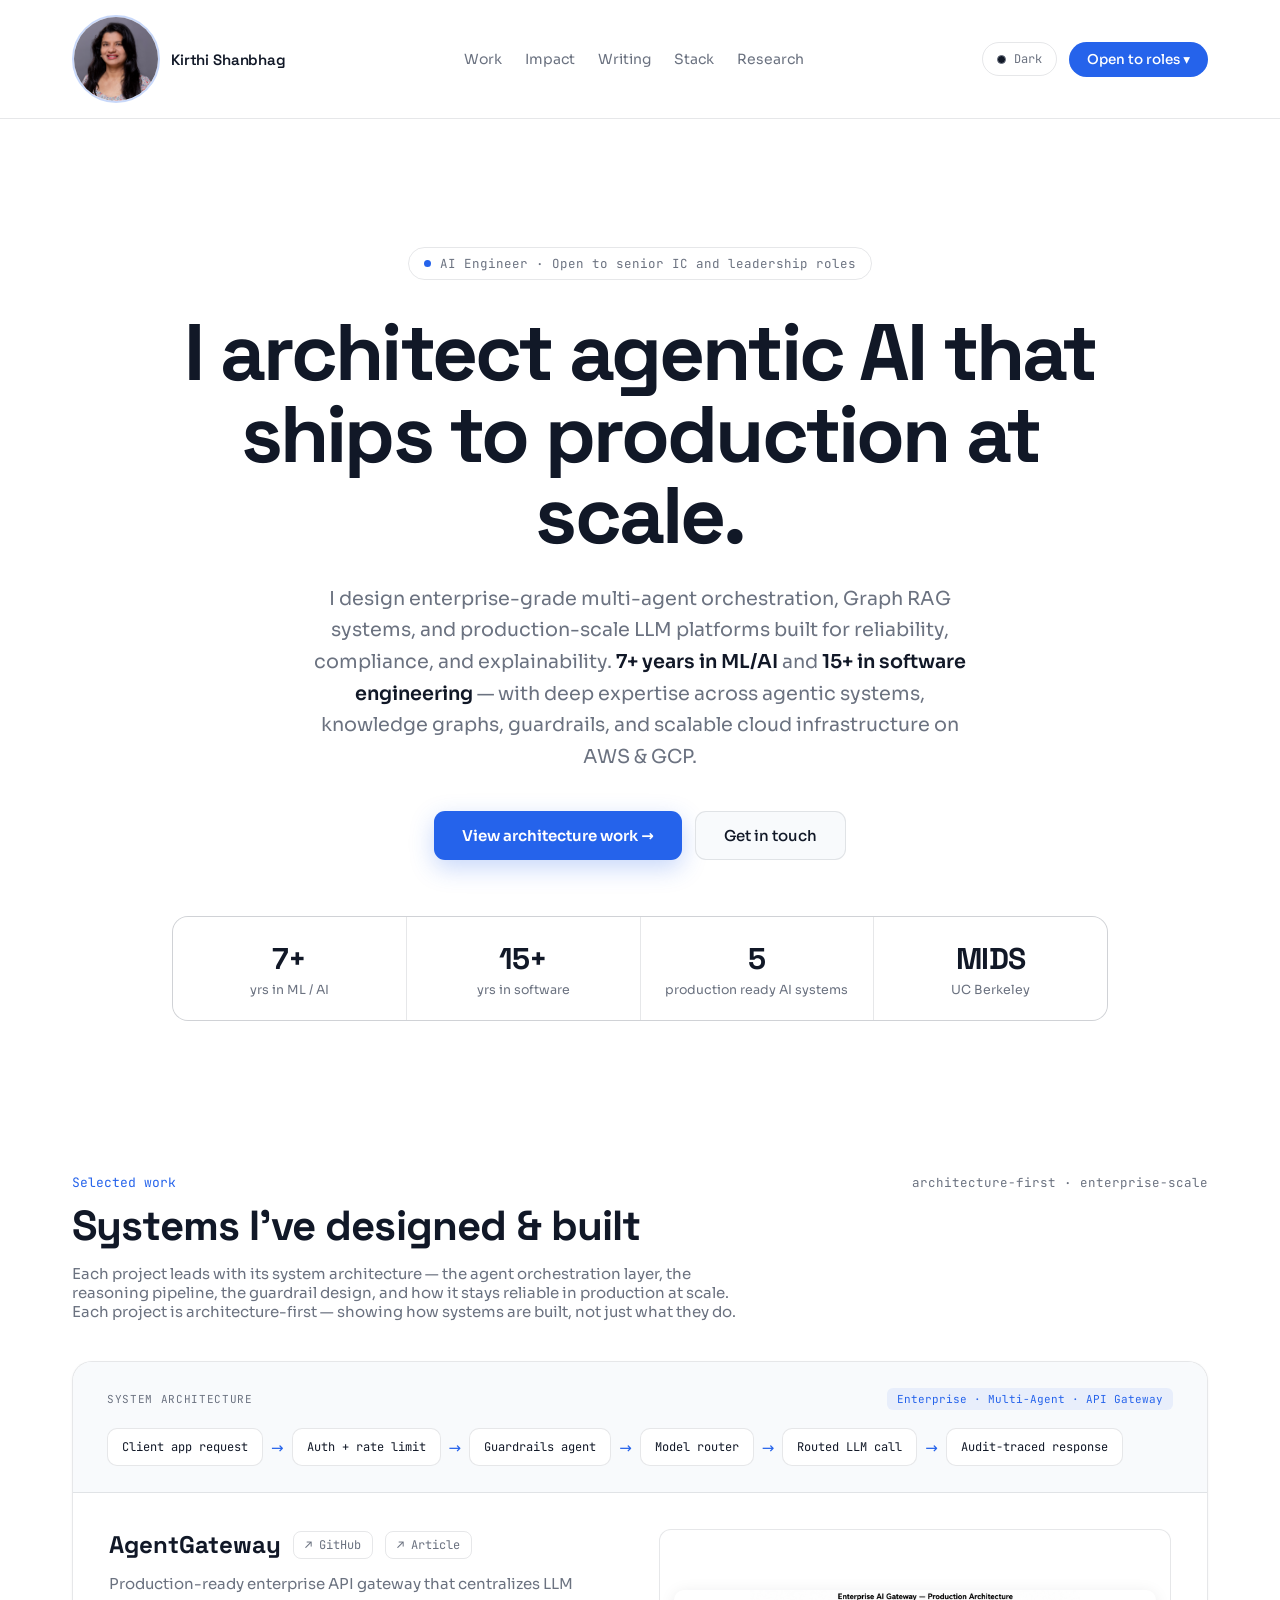
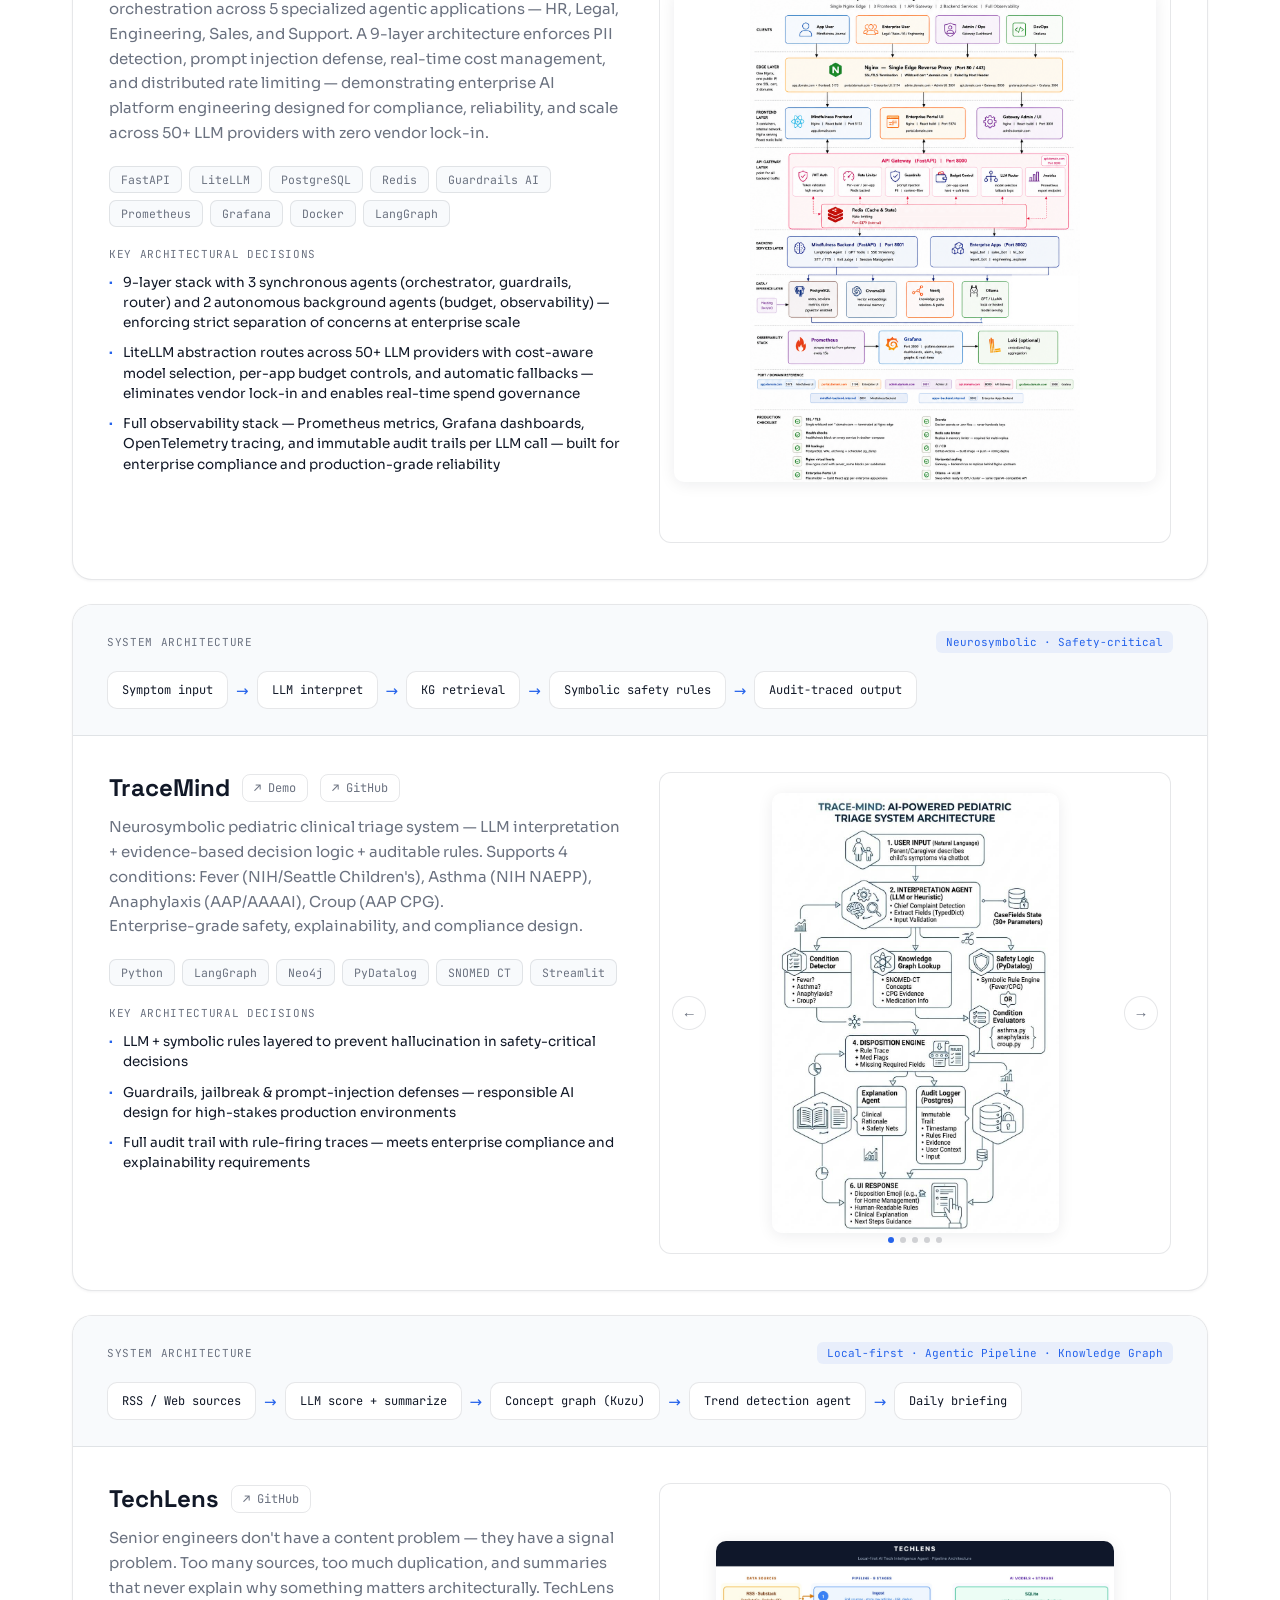
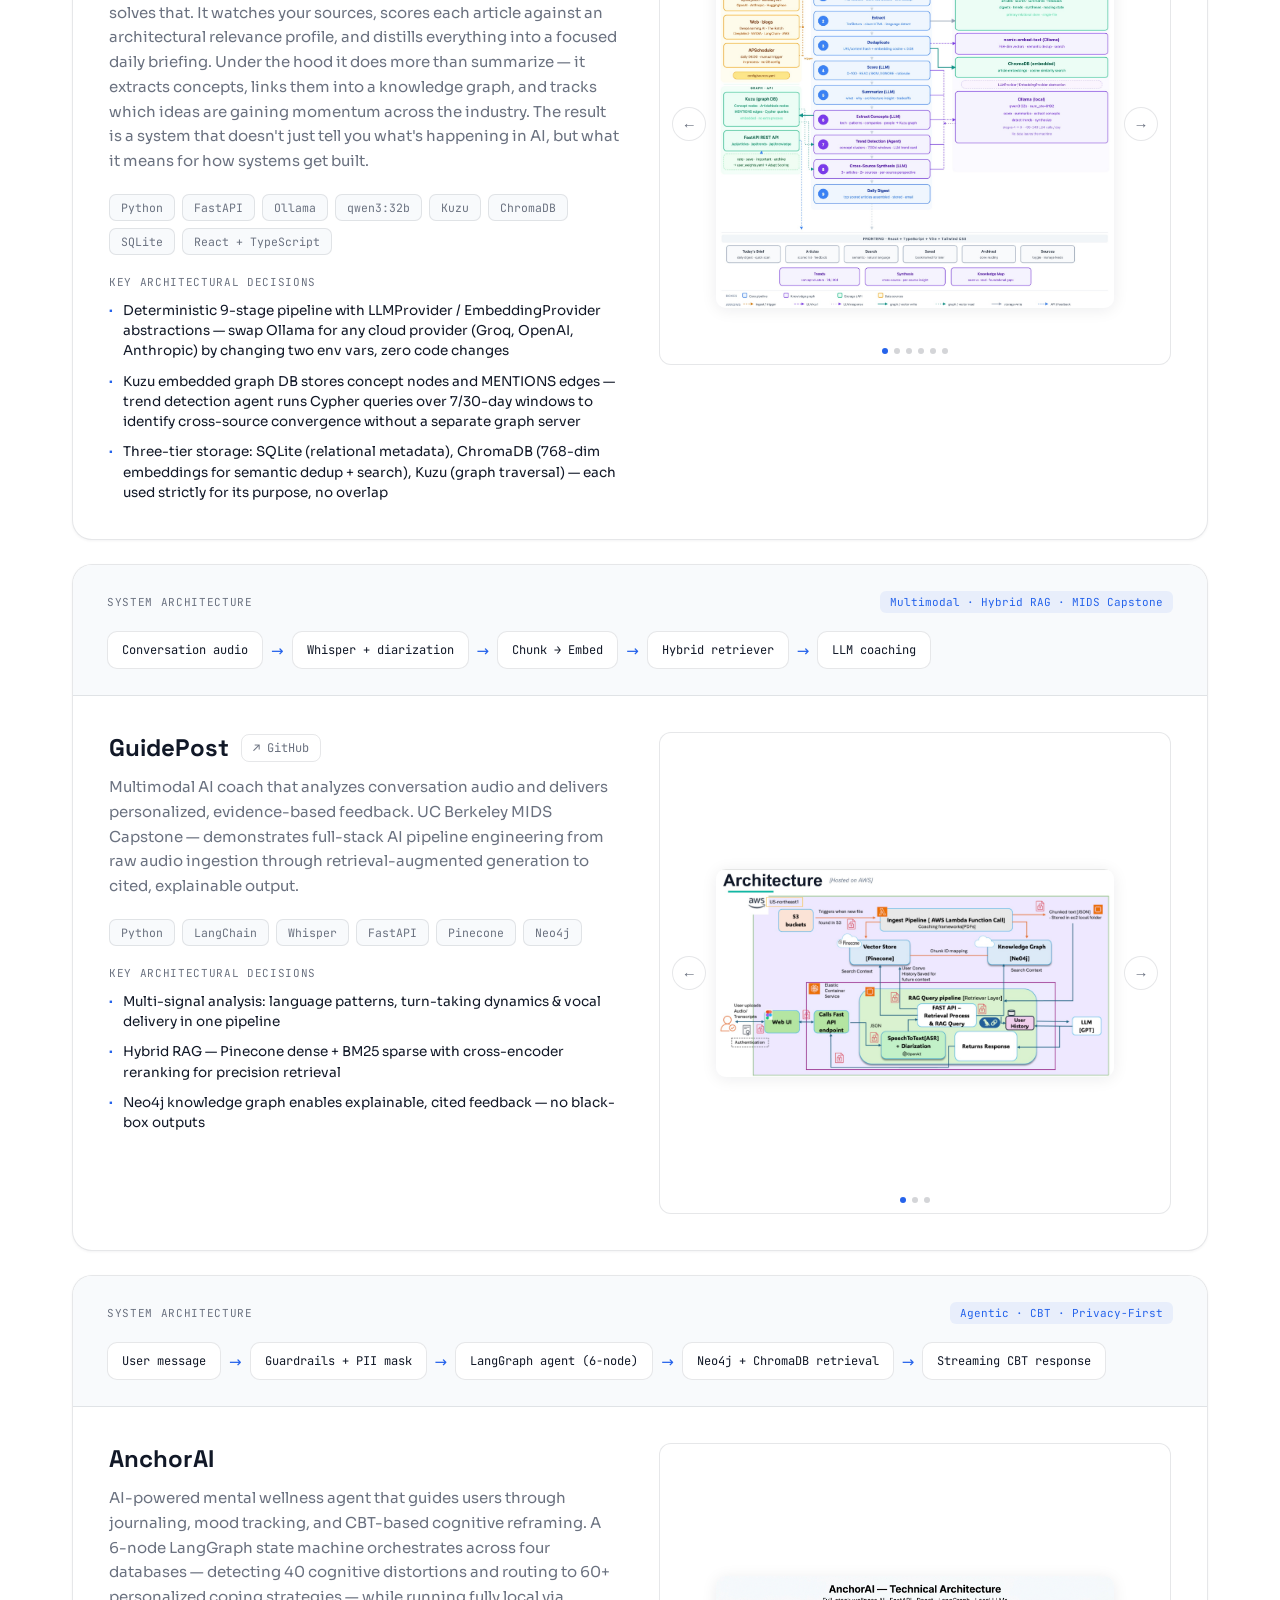
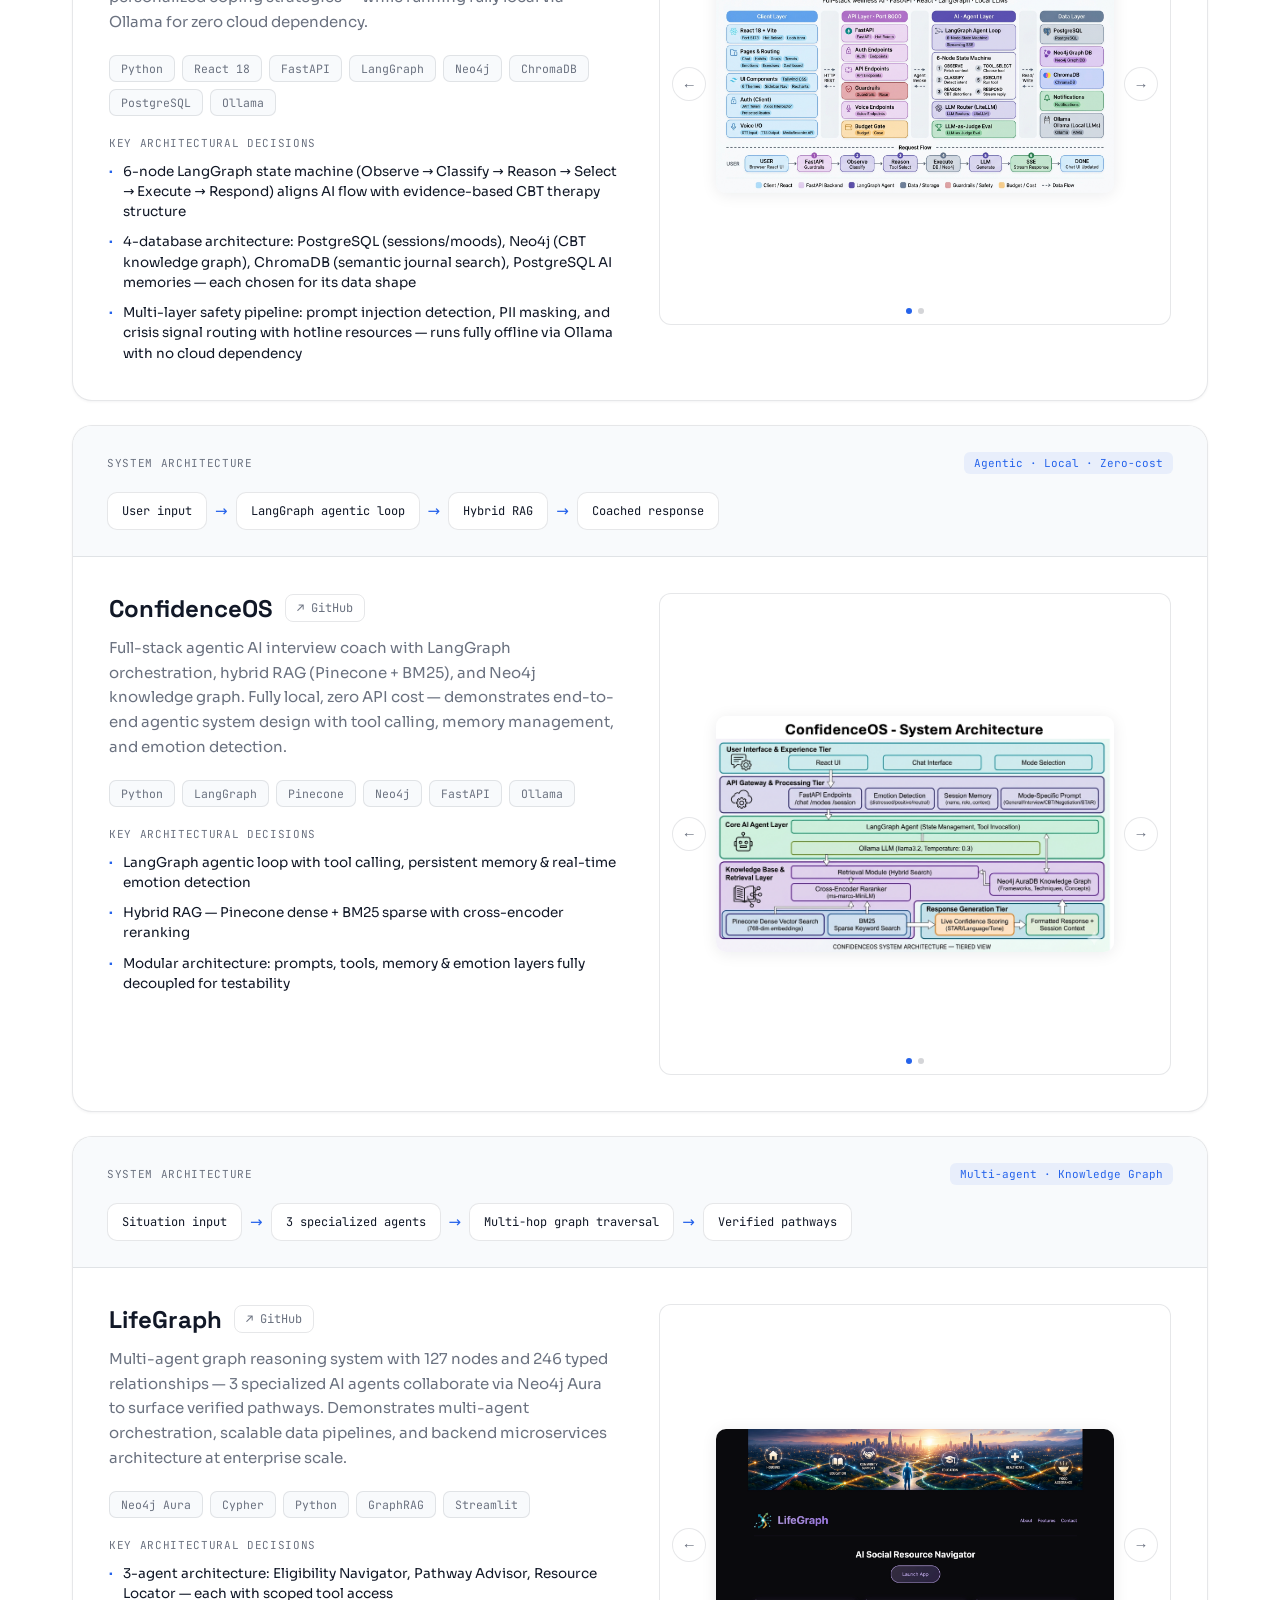
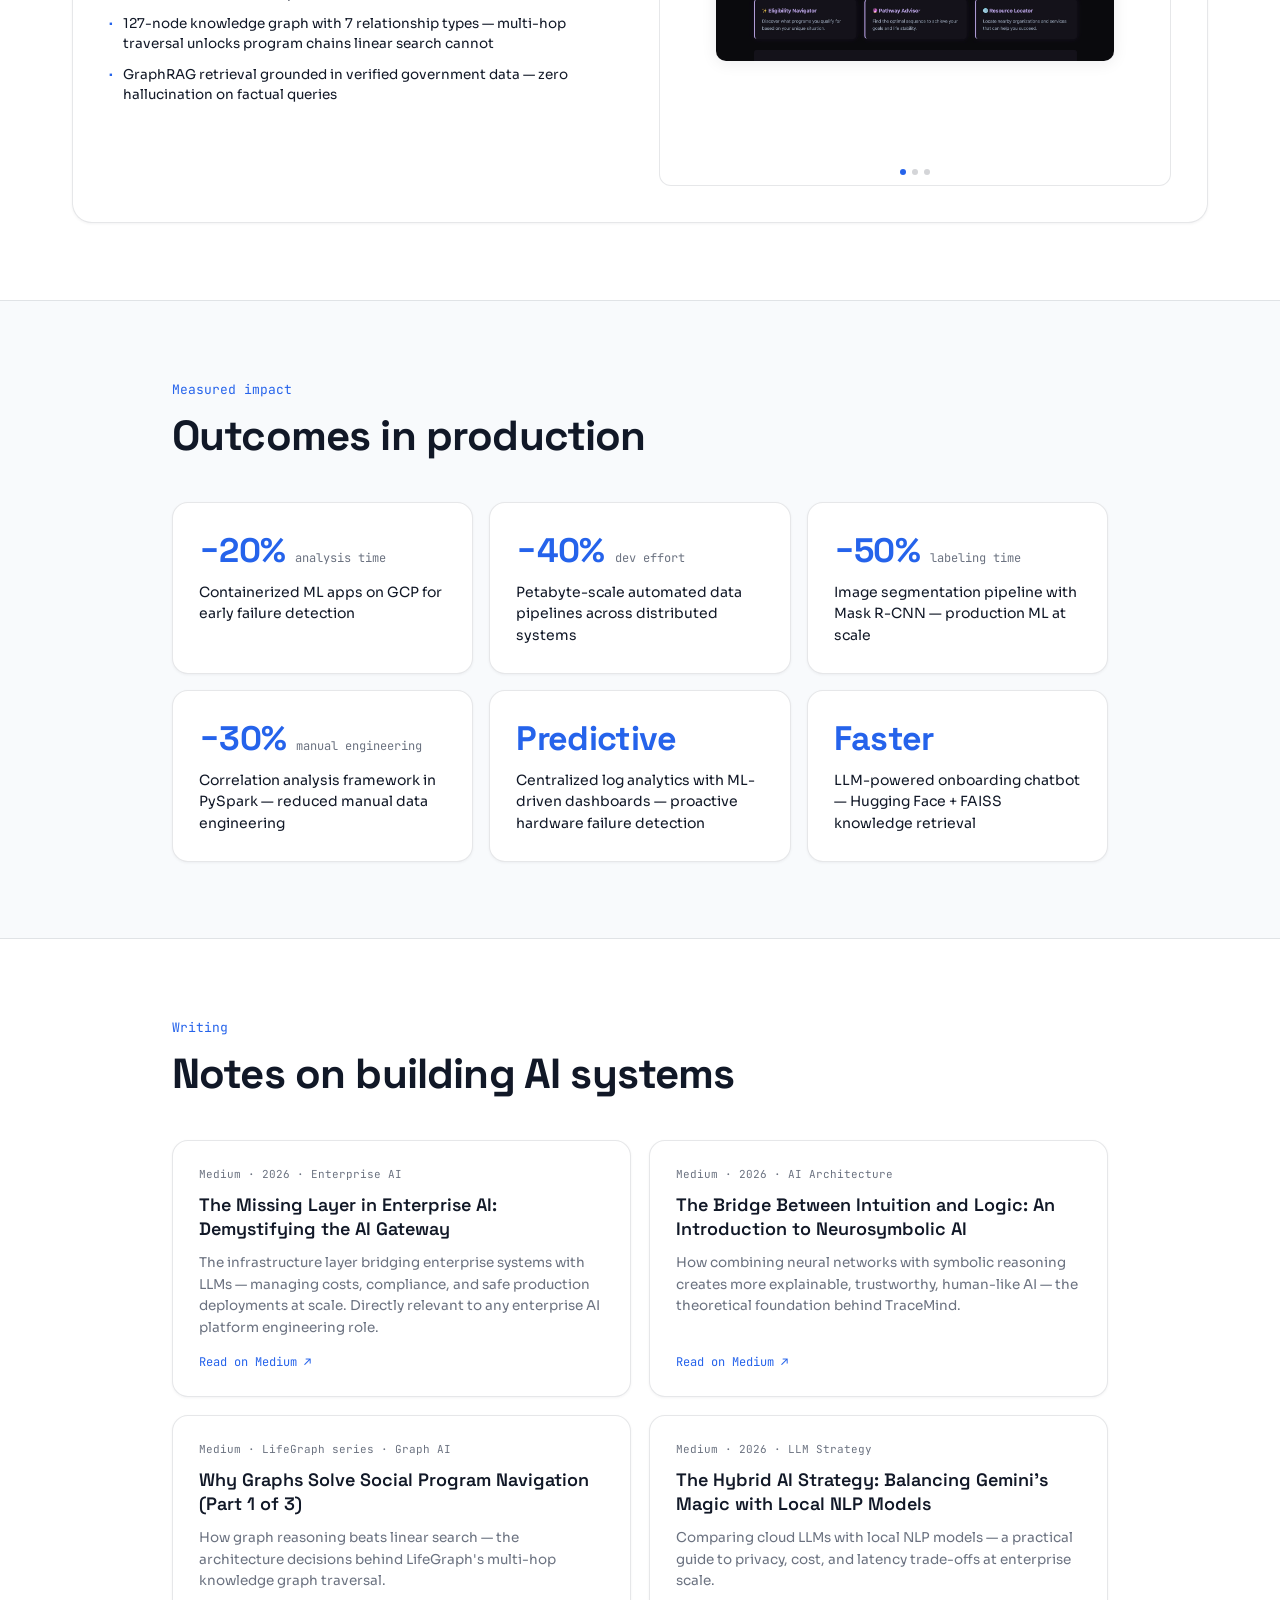
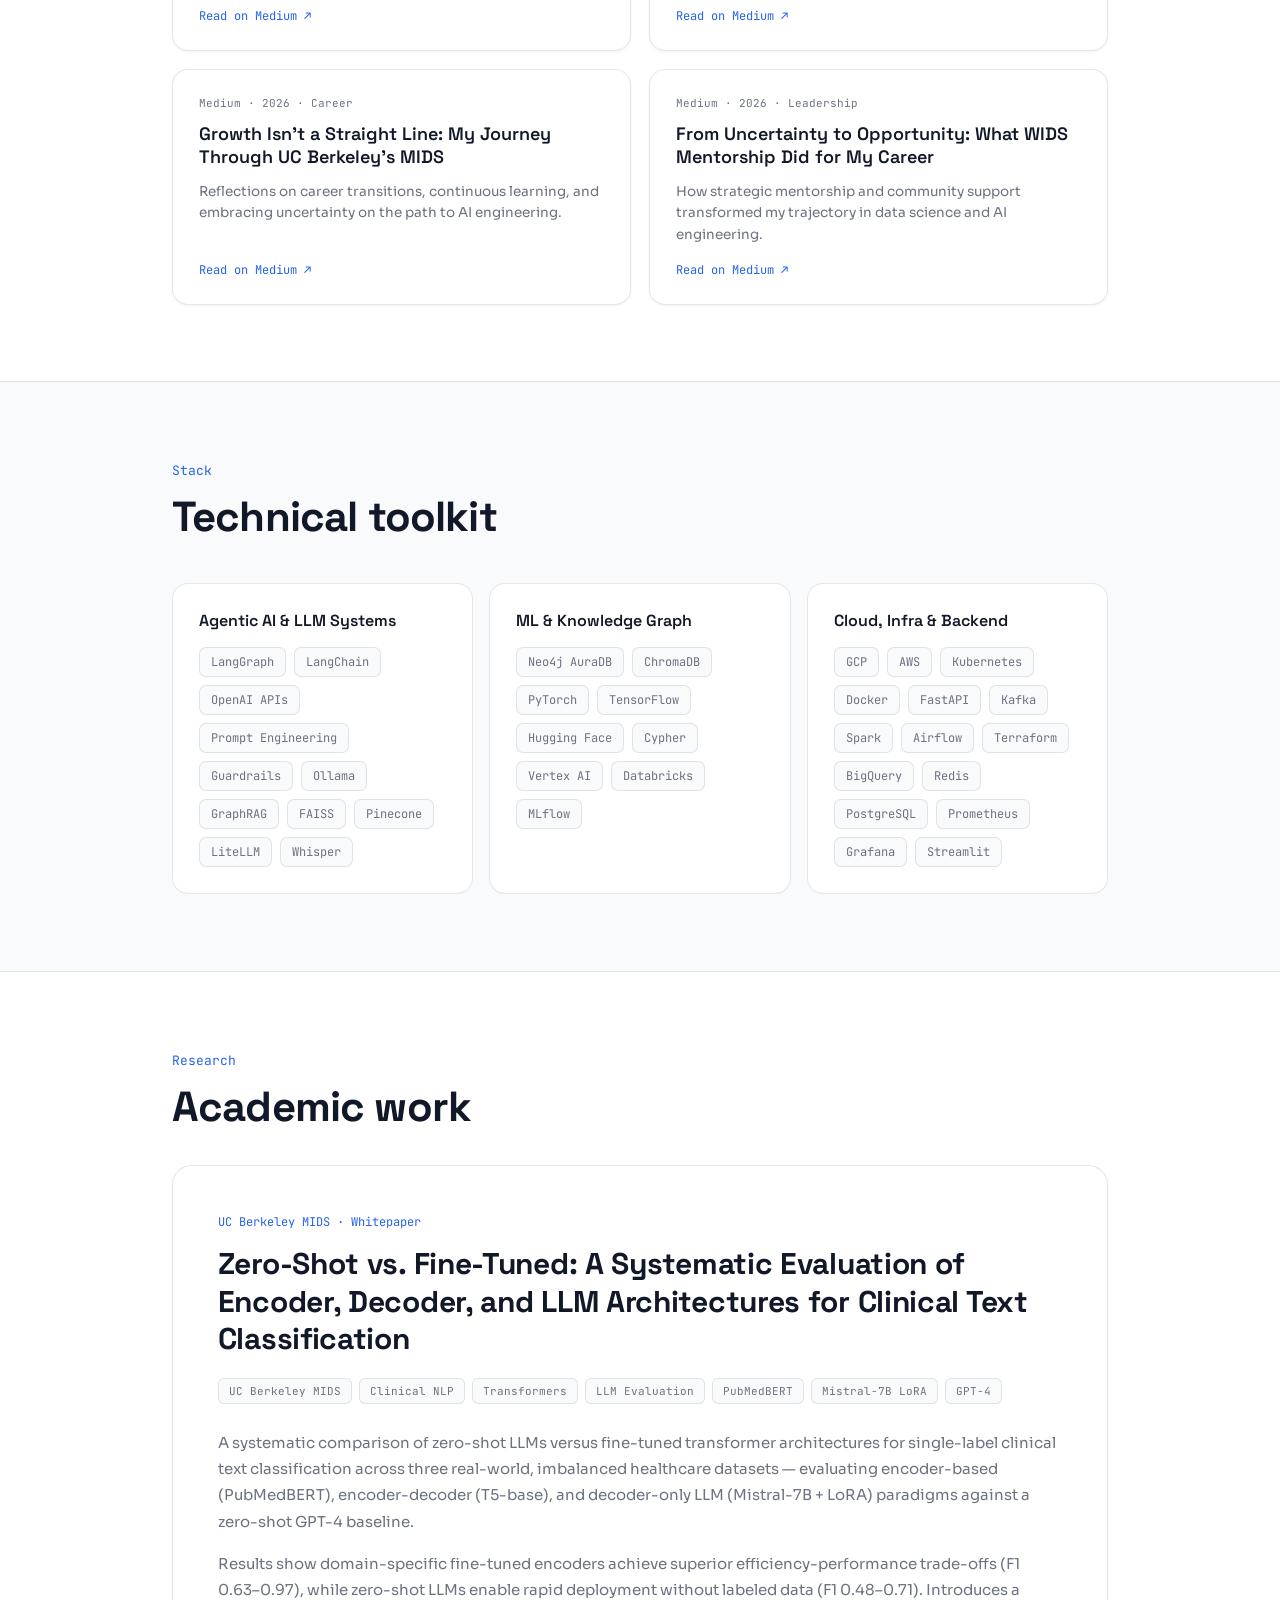
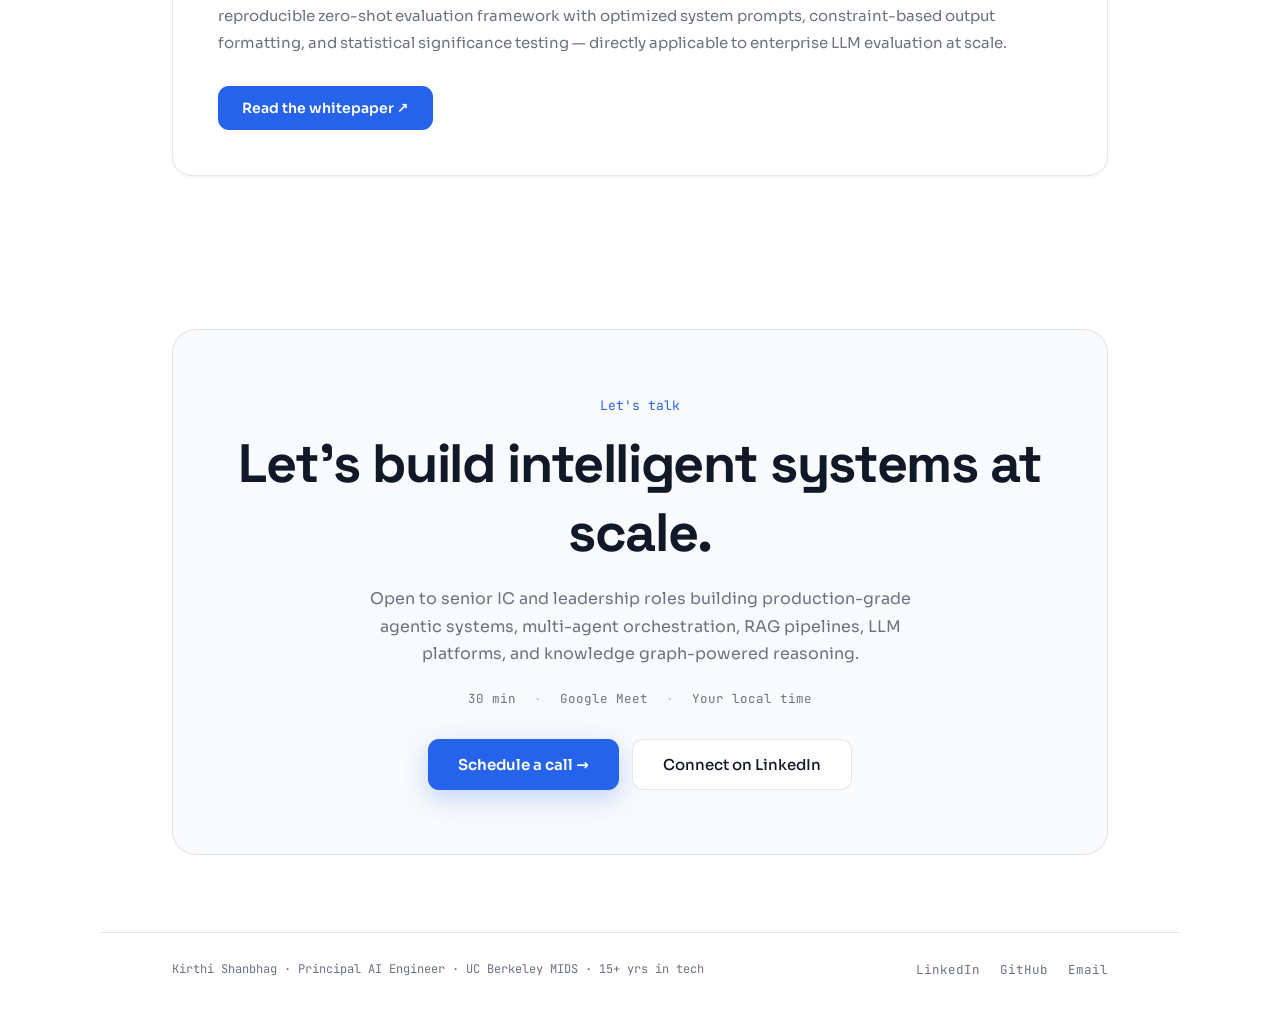
==== index.html @ 0f99de0d "Update hero badge to remove Principal title and align with open-to wording Co-Authored-By: Claude So" ====
<!DOCTYPE html>
<html lang="en">
<head>
<meta charset="utf-8">
<meta name="viewport" content="width=device-width, initial-scale=1">
<title>Kirthi Shanbhag — Principal AI Engineer</title>
<link rel="preconnect" href="https://fonts.googleapis.com">
<link rel="preconnect" href="https://fonts.gstatic.com" crossorigin>
<link href="https://fonts.googleapis.com/css2?family=JetBrains+Mono:wght@400;500&family=Sora:wght@300;400;500;600;700&family=Space+Grotesk:wght@400;500;600;700&display=swap" rel="stylesheet">
<style>
* { margin: 0; padding: 0; box-sizing: border-box; }
body { background: #ffffff; }
a { text-decoration: none; color: var(--accent, #2563eb); }
a:hover { color: var(--accent, #2563eb); }
::selection { background: color-mix(in srgb, var(--accent, #2563eb) 22%, transparent); }
::-webkit-scrollbar { width: 11px; }
::-webkit-scrollbar-track { background: transparent; }
::-webkit-scrollbar-thumb { background: color-mix(in srgb, var(--ink, #111827) 22%, transparent); border-radius: 6px; }

.root {
  --accent: #2563eb;
  --accent-soft: rgba(235,95,7,0.08);
  background: var(--bg, #ffffff);
  color: var(--ink, #111827);
  font-family: 'Sora', system-ui, sans-serif;
  min-height: 100vh;
  transition: background .3s ease, color .3s ease;
}

.root.dark {
  --bg: #0b0d10;
  --bg2: #14171c;
  --ink: #f3f5f8;
  --sub: #98a1b0;
  --line: rgba(255,255,255,0.10);
  --shadow: rgba(0,0,0,0.4);
}

.root:not(.dark) {
  --bg: #ffffff;
  --bg2: #f8fafc;
  --ink: #111827;
  --sub: #6b7280;
  --line: rgba(17,24,39,0.10);
  --shadow: rgba(17,24,39,0.05);
}
</style>
</head>
<body>
<div class="root" id="root">

<!-- NAV -->
<nav style="position:sticky;top:0;z-index:50;display:flex;align-items:center;justify-content:space-between;gap:24px;padding:15px clamp(20px,6vw,72px);background:color-mix(in srgb,var(--bg,#fff) 82%,transparent);backdrop-filter:blur(16px);border-bottom:1px solid var(--line,rgba(17,24,39,.1));">
  <a href="#home" style="display:flex;align-items:center;gap:11px;color:var(--ink,#111827);">
    <img src="images/me.png" alt="Kirthi Shanbhag" style="width:88px;height:88px;border-radius:50%;object-fit:cover;border:2px solid rgba(37,99,235,.25);">

    <span style="font-family:'Space Grotesk';font-weight:600;letter-spacing:-0.01em;font-size:15px;">Kirthi Shanbhag</span>
  </a>
  <div style="display:flex;align-items:center;gap:clamp(12px,1.8vw,28px);font-size:14px;">
    <a href="#work" style="color:var(--sub,#6b7280);" onmouseover="this.style.color='var(--ink,#111827)'" onmouseout="this.style.color='var(--sub,#6b7280)'">Work</a>
    <a href="#impact" style="color:var(--sub,#6b7280);" onmouseover="this.style.color='var(--ink,#111827)'" onmouseout="this.style.color='var(--sub,#6b7280)'">Impact</a>
    <a href="#writing" style="color:var(--sub,#6b7280);" onmouseover="this.style.color='var(--ink,#111827)'" onmouseout="this.style.color='var(--sub,#6b7280)'">Writing</a>
    <a href="#skills" style="color:var(--sub,#6b7280);" onmouseover="this.style.color='var(--ink,#111827)'" onmouseout="this.style.color='var(--sub,#6b7280)'">Stack</a>
    <a href="#research" style="color:var(--sub,#6b7280);" onmouseover="this.style.color='var(--ink,#111827)'" onmouseout="this.style.color='var(--sub,#6b7280)'">Research</a>
  </div>
  <div style="display:flex;align-items:center;gap:12px;">
    <button id="themeBtn" onclick="toggleTheme()" aria-label="Toggle theme" style="display:inline-flex;align-items:center;gap:8px;padding:8px 14px;border-radius:999px;border:1px solid var(--line,rgba(17,24,39,.12));background:transparent;color:var(--sub,#6b7280);font-family:'JetBrains Mono',monospace;font-size:12px;cursor:pointer;">
      <span id="themeDot" style="width:9px;height:9px;border-radius:50%;border:1.5px solid currentColor;background:#111827;"></span>
      <span id="themeLabel">Dark</span>
    </button>
    <div class="roles-wrapper">
      <a href="#contact" class="open-to-roles-btn" style="display:inline-flex;align-items:center;gap:8px;padding:9px 18px;border-radius:999px;font-size:13.5px;font-weight:500;color:#fff;background:var(--accent,#2563eb);">Open to roles ▾</a>
      <div class="roles-popup">
        <div class="roles-popup-title">Open to</div>
        <p style="font-size:13.5px;line-height:1.6;color:var(--ink,#111827);margin:0;">Open to senior IC and leadership roles building production-grade agentic systems, multi-agent orchestration, RAG pipelines, LLM platforms, and knowledge graph-powered reasoning.</p>
      </div>
    </div>
  </div>
</nav>

<!-- HERO -->
<header id="home" style="max-width:1080px;margin:0 auto;padding:clamp(70px,10vw,140px) clamp(20px,6vw,72px) clamp(50px,6vw,80px);text-align:center;">
  <div style="display:inline-flex;align-items:center;gap:9px;padding:7px 15px;border-radius:999px;border:1px solid var(--line,rgba(17,24,39,.12));font-family:'JetBrains Mono',monospace;font-size:12.5px;color:var(--sub,#6b7280);margin-bottom:32px;">
    <span style="width:7px;height:7px;border-radius:50%;background:var(--accent,#2563eb);"></span>AI Engineer · Open to senior IC and leadership roles
  </div>
  <h1 style="font-family:'Space Grotesk';font-weight:700;font-size:clamp(42px,6.5vw,80px);line-height:1.02;letter-spacing:-0.035em;margin:0 auto 26px;max-width:18ch;color:var(--ink,#111827);">I architect agentic AI that ships to production at scale.</h1>
  <p style="font-size:clamp(16px,1.5vw,20px);line-height:1.65;color:var(--sub,#6b7280);max-width:680px;margin:0 auto 38px;">I design enterprise-grade multi-agent orchestration, Graph RAG systems, and production-scale LLM platforms built for reliability, compliance, and explainability. <strong style="color:var(--ink,#111827);font-weight:600;">7+ years in ML/AI</strong> and <strong style="color:var(--ink,#111827);font-weight:600;">15+ in software engineering</strong> — with deep expertise across agentic systems, knowledge graphs, guardrails, and scalable cloud infrastructure on AWS &amp; GCP.</p>
  <div style="display:flex;flex-wrap:wrap;gap:13px;justify-content:center;margin-bottom:56px;">
    <a href="#work" style="display:inline-flex;align-items:center;gap:8px;padding:14px 28px;border-radius:11px;font-weight:600;font-size:15px;color:#fff;background:var(--accent,#2563eb);box-shadow:0 8px 24px color-mix(in srgb,var(--accent,#2563eb) 26%,transparent);" onmouseover="this.style.filter='brightness(1.06)';this.style.transform='translateY(-2px)'" onmouseout="this.style.filter='';this.style.transform=''">View architecture work →</a>
    <a href="#contact" style="display:inline-flex;align-items:center;gap:8px;padding:14px 28px;border-radius:11px;font-weight:500;font-size:15px;color:var(--ink,#111827);border:1px solid var(--line,rgba(17,24,39,.14));background:var(--bg2,#f8fafc);" onmouseover="this.style.borderColor='var(--accent,#2563eb)';this.style.color='var(--accent,#2563eb)'" onmouseout="this.style.borderColor='var(--line,rgba(17,24,39,.14))';this.style.color='var(--ink,#111827)'">Get in touch</a>
  </div>

  <!-- STATS GRID -->
  <div style="display:grid;grid-template-columns:repeat(4,1fr);gap:1px;border:1px solid var(--line,rgba(17,24,39,.1));border-radius:16px;overflow:hidden;background:var(--line,rgba(17,24,39,.1));">
    <div style="background:var(--bg,#fff);padding:22px 14px;">
      <div style="font-family:'Space Grotesk';font-weight:700;font-size:clamp(22px,2.6vw,30px);color:var(--ink,#111827);letter-spacing:-0.02em;">7+</div>
      <div style="font-size:12.5px;color:var(--sub,#6b7280);margin-top:4px;">yrs in ML / AI</div>
    </div>
    <div style="background:var(--bg,#fff);padding:22px 14px;">
      <div style="font-family:'Space Grotesk';font-weight:700;font-size:clamp(22px,2.6vw,30px);color:var(--ink,#111827);letter-spacing:-0.02em;">15+</div>
      <div style="font-size:12.5px;color:var(--sub,#6b7280);margin-top:4px;">yrs in software</div>
    </div>
    <div style="background:var(--bg,#fff);padding:22px 14px;">
      <div style="font-family:'Space Grotesk';font-weight:700;font-size:clamp(22px,2.6vw,30px);color:var(--ink,#111827);letter-spacing:-0.02em;">5</div>
      <div style="font-size:12.5px;color:var(--sub,#6b7280);margin-top:4px;">production ready AI systems</div>
    </div>
    <div style="background:var(--bg,#fff);padding:22px 14px;">
      <div style="font-family:'Space Grotesk';font-weight:700;font-size:clamp(22px,2.6vw,30px);color:var(--ink,#111827);letter-spacing:-0.02em;">MIDS</div>
      <div style="font-size:12.5px;color:var(--sub,#6b7280);margin-top:4px;">UC Berkeley</div>
    </div>
  </div>
</header>

<!-- WORK -->
<section id="work" style="max-width:1280px;margin:0 auto;padding:clamp(48px,6vw,90px) clamp(20px,6vw,72px);">
  <div style="display:flex;align-items:baseline;justify-content:space-between;flex-wrap:wrap;gap:12px;margin-bottom:8px;">
    <span style="font-family:'JetBrains Mono',monospace;font-size:13px;color:var(--accent,#2563eb);">Selected work</span>
    <span style="font-family:'JetBrains Mono',monospace;font-size:12.5px;color:var(--sub,#6b7280);">architecture-first · enterprise-scale</span>
  </div>
  <h2 style="font-family:'Space Grotesk';font-weight:700;font-size:clamp(28px,3.6vw,42px);letter-spacing:-0.02em;margin:0 0 12px;color:var(--ink,#111827);">Systems I've designed &amp; built</h2>
  <p style="font-size:15px;color:var(--sub,#6b7280);max-width:680px;margin:0 0 40px;">Each project leads with its system architecture — the agent orchestration layer, the reasoning pipeline, the guardrail design, and how it stays reliable in production at scale. Each project is architecture-first — showing how systems are built, not just what they do.</p>

  <div style="display:flex;flex-direction:column;gap:24px;">

    <!-- PROJECT 0: AgentGateway -->
    <article class="card" style="border-radius:20px;border:1px solid var(--line,rgba(17,24,39,.1));background:var(--bg,#fff);overflow:hidden;box-shadow:0 1px 3px var(--shadow,rgba(17,24,39,.05));">
      <div style="background:var(--bg2,#f8fafc);border-bottom:1px solid var(--line,rgba(17,24,39,.09));padding:26px clamp(20px,3vw,34px);">
        <div style="display:flex;align-items:center;justify-content:space-between;gap:10px;margin-bottom:18px;">
          <span style="font-family:'JetBrains Mono',monospace;font-size:11px;letter-spacing:0.06em;text-transform:uppercase;color:var(--sub,#6b7280);">System architecture</span>
          <span style="font-family:'JetBrains Mono',monospace;font-size:11px;padding:4px 10px;border-radius:6px;background:color-mix(in srgb,var(--accent,#2563eb) 8%,transparent);color:var(--accent,#2563eb);">Enterprise · Multi-Agent · API Gateway</span>
        </div>
        <div style="display:flex;align-items:stretch;flex-wrap:wrap;gap:8px;">
          <div style="display:flex;align-items:center;gap:8px;"><div style="display:flex;align-items:center;padding:10px 14px;border-radius:10px;border:1px solid var(--line,rgba(17,24,39,.12));background:var(--bg,#fff);font-family:'JetBrains Mono',monospace;font-size:12px;color:var(--ink,#111827);white-space:nowrap;">Client app request</div><span style="color:var(--accent,#2563eb);font-size:15px;">→</span></div>
          <div style="display:flex;align-items:center;gap:8px;"><div style="display:flex;align-items:center;padding:10px 14px;border-radius:10px;border:1px solid var(--line,rgba(17,24,39,.12));background:var(--bg,#fff);font-family:'JetBrains Mono',monospace;font-size:12px;color:var(--ink,#111827);white-space:nowrap;">Auth + rate limit</div><span style="color:var(--accent,#2563eb);font-size:15px;">→</span></div>
          <div style="display:flex;align-items:center;gap:8px;"><div style="display:flex;align-items:center;padding:10px 14px;border-radius:10px;border:1px solid var(--line,rgba(17,24,39,.12));background:var(--bg,#fff);font-family:'JetBrains Mono',monospace;font-size:12px;color:var(--ink,#111827);white-space:nowrap;">Guardrails agent</div><span style="color:var(--accent,#2563eb);font-size:15px;">→</span></div>
          <div style="display:flex;align-items:center;gap:8px;"><div style="display:flex;align-items:center;padding:10px 14px;border-radius:10px;border:1px solid var(--line,rgba(17,24,39,.12));background:var(--bg,#fff);font-family:'JetBrains Mono',monospace;font-size:12px;color:var(--ink,#111827);white-space:nowrap;">Model router</div><span style="color:var(--accent,#2563eb);font-size:15px;">→</span></div>
          <div style="display:flex;align-items:center;gap:8px;"><div style="display:flex;align-items:center;padding:10px 14px;border-radius:10px;border:1px solid var(--line,rgba(17,24,39,.12));background:var(--bg,#fff);font-family:'JetBrains Mono',monospace;font-size:12px;color:var(--ink,#111827);white-space:nowrap;">Routed LLM call</div><span style="color:var(--accent,#2563eb);font-size:15px;">→</span></div>
          <div style="display:flex;align-items:center;"><div style="display:flex;align-items:center;padding:10px 14px;border-radius:10px;border:1px solid var(--line,rgba(17,24,39,.12));background:var(--bg,#fff);font-family:'JetBrains Mono',monospace;font-size:12px;color:var(--ink,#111827);white-space:nowrap;">Audit-traced response</div></div>
        </div>
      </div>
      <div style="padding:clamp(24px,3vw,36px);display:grid;grid-template-columns:1fr 1fr;gap:clamp(24px,3vw,44px);align-items:start;">
        <div>
          <div style="display:flex;align-items:center;gap:12px;margin-bottom:12px;">
            <h3 style="font-family:'Space Grotesk';font-weight:700;font-size:24px;margin:0;color:var(--ink,#111827);">AgentGateway</h3>
            <a href="https://github.com/kirthistaank/gateway-agent-architecture" target="_blank" style="font-family:'JetBrains Mono',monospace;font-size:12px;padding:5px 11px;border-radius:8px;border:1px solid var(--line,rgba(17,24,39,.14));color:var(--sub,#6b7280);">↗ GitHub</a>
            <a href="https://medium.com/@kirthis/the-missing-layer-in-enterprise-ai-demystifying-the-ai-gateway-c7432a8980c5" target="_blank" style="font-family:'JetBrains Mono',monospace;font-size:12px;padding:5px 11px;border-radius:8px;border:1px solid var(--line,rgba(17,24,39,.14));color:var(--sub,#6b7280);">↗ Article</a>
          </div>
          <p style="font-size:15px;line-height:1.65;color:var(--sub,#6b7280);margin:0 0 20px;">Production-ready enterprise API gateway that centralizes LLM orchestration across 5 specialized agentic applications — HR, Legal, Engineering, Sales, and Support. A 9-layer architecture enforces PII detection, prompt injection defense, real-time cost management, and distributed rate limiting — demonstrating enterprise AI platform engineering designed for compliance, reliability, and scale across 50+ LLM providers with zero vendor lock-in.</p>
          <div style="display:flex;flex-wrap:wrap;gap:7px;margin-bottom:20px;">
            <span style="font-family:'JetBrains Mono',monospace;font-size:11.5px;padding:5px 11px;border-radius:7px;background:var(--bg2,#f8fafc);border:1px solid var(--line,rgba(17,24,39,.1));color:var(--sub,#6b7280);">FastAPI</span>
            <span style="font-family:'JetBrains Mono',monospace;font-size:11.5px;padding:5px 11px;border-radius:7px;background:var(--bg2,#f8fafc);border:1px solid var(--line,rgba(17,24,39,.1));color:var(--sub,#6b7280);">LiteLLM</span>
            <span style="font-family:'JetBrains Mono',monospace;font-size:11.5px;padding:5px 11px;border-radius:7px;background:var(--bg2,#f8fafc);border:1px solid var(--line,rgba(17,24,39,.1));color:var(--sub,#6b7280);">PostgreSQL</span>
            <span style="font-family:'JetBrains Mono',monospace;font-size:11.5px;padding:5px 11px;border-radius:7px;background:var(--bg2,#f8fafc);border:1px solid var(--line,rgba(17,24,39,.1));color:var(--sub,#6b7280);">Redis</span>
            <span style="font-family:'JetBrains Mono',monospace;font-size:11.5px;padding:5px 11px;border-radius:7px;background:var(--bg2,#f8fafc);border:1px solid var(--line,rgba(17,24,39,.1));color:var(--sub,#6b7280);">Guardrails AI</span>
            <span style="font-family:'JetBrains Mono',monospace;font-size:11.5px;padding:5px 11px;border-radius:7px;background:var(--bg2,#f8fafc);border:1px solid var(--line,rgba(17,24,39,.1));color:var(--sub,#6b7280);">Prometheus</span>
            <span style="font-family:'JetBrains Mono',monospace;font-size:11.5px;padding:5px 11px;border-radius:7px;background:var(--bg2,#f8fafc);border:1px solid var(--line,rgba(17,24,39,.1));color:var(--sub,#6b7280);">Grafana</span>
            <span style="font-family:'JetBrains Mono',monospace;font-size:11.5px;padding:5px 11px;border-radius:7px;background:var(--bg2,#f8fafc);border:1px solid var(--line,rgba(17,24,39,.1));color:var(--sub,#6b7280);">Docker</span>
            <span style="font-family:'JetBrains Mono',monospace;font-size:11.5px;padding:5px 11px;border-radius:7px;background:var(--bg2,#f8fafc);border:1px solid var(--line,rgba(17,24,39,.1));color:var(--sub,#6b7280);">LangGraph</span>
          </div>
          <div style="font-family:'JetBrains Mono',monospace;font-size:11px;letter-spacing:0.06em;text-transform:uppercase;color:var(--sub,#6b7280);margin-bottom:12px;">Key architectural decisions</div>
          <ul style="list-style:none;padding:0;margin:0;display:flex;flex-direction:column;gap:10px;">
            <li style="display:flex;gap:10px;font-size:13.5px;line-height:1.5;color:var(--ink,#111827);"><span style="color:var(--accent,#2563eb);flex-shrink:0;font-weight:700;">·</span><span>9-layer stack with 3 synchronous agents (orchestrator, guardrails, router) and 2 autonomous background agents (budget, observability) — enforcing strict separation of concerns at enterprise scale</span></li>
            <li style="display:flex;gap:10px;font-size:13.5px;line-height:1.5;color:var(--ink,#111827);"><span style="color:var(--accent,#2563eb);flex-shrink:0;font-weight:700;">·</span><span>LiteLLM abstraction routes across 50+ LLM providers with cost-aware model selection, per-app budget controls, and automatic fallbacks — eliminates vendor lock-in and enables real-time spend governance</span></li>
            <li style="display:flex;gap:10px;font-size:13.5px;line-height:1.5;color:var(--ink,#111827);"><span style="color:var(--accent,#2563eb);flex-shrink:0;font-weight:700;">·</span><span>Full observability stack — Prometheus metrics, Grafana dashboards, OpenTelemetry tracing, and immutable audit trails per LLM call — built for enterprise compliance and production-grade reliability</span></li>
          </ul>
        </div>
        <div id="carousel-gateway" class="proj-carousel">
          <div class="carousel-track">
            <div class="carousel-slide" style="min-height:612px;padding:10px 14px;"><img src="images/apigateway_architecture.png" alt="AgentGateway Architecture" style="width:100%;max-height:492px;object-fit:contain;border-radius:10px;box-shadow:0 2px 16px rgba(17,24,39,.08);"></div>
          </div>
        </div>
      </div>
    </article>

    <!-- PROJECT 1: TraceMind -->
    <article class="card" style="border-radius:20px;border:1px solid var(--line,rgba(17,24,39,.1));background:var(--bg,#fff);overflow:hidden;box-shadow:0 1px 3px var(--shadow,rgba(17,24,39,.05));">
      <div style="background:var(--bg2,#f8fafc);border-bottom:1px solid var(--line,rgba(17,24,39,.09));padding:26px clamp(20px,3vw,34px);">
        <div style="display:flex;align-items:center;justify-content:space-between;gap:10px;margin-bottom:18px;">
          <span style="font-family:'JetBrains Mono',monospace;font-size:11px;letter-spacing:0.06em;text-transform:uppercase;color:var(--sub,#6b7280);">System architecture</span>
          <span style="font-family:'JetBrains Mono',monospace;font-size:11px;padding:4px 10px;border-radius:6px;background:color-mix(in srgb,var(--accent,#2563eb) 8%,transparent);color:var(--accent,#2563eb);">Neurosymbolic · Safety-critical</span>
        </div>
        <div style="display:flex;align-items:stretch;flex-wrap:wrap;gap:8px;">
          <div style="display:flex;align-items:center;gap:8px;"><div style="display:flex;align-items:center;padding:10px 14px;border-radius:10px;border:1px solid var(--line,rgba(17,24,39,.12));background:var(--bg,#fff);font-family:'JetBrains Mono',monospace;font-size:12px;color:var(--ink,#111827);white-space:nowrap;">Symptom input</div><span style="color:var(--accent,#2563eb);font-size:15px;">→</span></div>
          <div style="display:flex;align-items:center;gap:8px;"><div style="display:flex;align-items:center;padding:10px 14px;border-radius:10px;border:1px solid var(--line,rgba(17,24,39,.12));background:var(--bg,#fff);font-family:'JetBrains Mono',monospace;font-size:12px;color:var(--ink,#111827);white-space:nowrap;">LLM interpret</div><span style="color:var(--accent,#2563eb);font-size:15px;">→</span></div>
          <div style="display:flex;align-items:center;gap:8px;"><div style="display:flex;align-items:center;padding:10px 14px;border-radius:10px;border:1px solid var(--line,rgba(17,24,39,.12));background:var(--bg,#fff);font-family:'JetBrains Mono',monospace;font-size:12px;color:var(--ink,#111827);white-space:nowrap;">KG retrieval</div><span style="color:var(--accent,#2563eb);font-size:15px;">→</span></div>
          <div style="display:flex;align-items:center;gap:8px;"><div style="display:flex;align-items:center;padding:10px 14px;border-radius:10px;border:1px solid var(--line,rgba(17,24,39,.12));background:var(--bg,#fff);font-family:'JetBrains Mono',monospace;font-size:12px;color:var(--ink,#111827);white-space:nowrap;">Symbolic safety rules</div><span style="color:var(--accent,#2563eb);font-size:15px;">→</span></div>
          <div style="display:flex;align-items:center;"><div style="display:flex;align-items:center;padding:10px 14px;border-radius:10px;border:1px solid var(--line,rgba(17,24,39,.12));background:var(--bg,#fff);font-family:'JetBrains Mono',monospace;font-size:12px;color:var(--ink,#111827);white-space:nowrap;">Audit-traced output</div></div>
        </div>
      </div>
      <div style="padding:clamp(24px,3vw,36px);display:grid;grid-template-columns:1fr 1fr;gap:clamp(24px,3vw,44px);align-items:start;">
        <div>
          <div style="display:flex;align-items:center;gap:12px;margin-bottom:12px;">
            <h3 style="font-family:'Space Grotesk';font-weight:700;font-size:24px;margin:0;color:var(--ink,#111827);">TraceMind</h3>
            <a href="https://huggingface.co/spaces/Kirthis/TraceMind" target="_blank" style="font-family:'JetBrains Mono',monospace;font-size:12px;padding:5px 11px;border-radius:8px;border:1px solid var(--line,rgba(17,24,39,.14));color:var(--sub,#6b7280);">↗ Demo</a>
            <a href="https://github.com/kirthistaank/TraceMind" target="_blank" style="font-family:'JetBrains Mono',monospace;font-size:12px;padding:5px 11px;border-radius:8px;border:1px solid var(--line,rgba(17,24,39,.14));color:var(--sub,#6b7280);">↗ GitHub</a>
          </div>
          <p style="font-size:15px;line-height:1.65;color:var(--sub,#6b7280);margin:0 0 20px;">Neurosymbolic pediatric clinical triage system — LLM interpretation + evidence-based decision logic + auditable rules. Supports 4 conditions: Fever (NIH/Seattle Children's), Asthma (NIH NAEPP), Anaphylaxis (AAP/AAAAI), Croup (AAP CPG). <br>Enterprise-grade safety, explainability, and compliance design.</p>
          <div style="display:flex;flex-wrap:wrap;gap:7px;margin-bottom:20px;">
            <span style="font-family:'JetBrains Mono',monospace;font-size:11.5px;padding:5px 11px;border-radius:7px;background:var(--bg2,#f8fafc);border:1px solid var(--line,rgba(17,24,39,.1));color:var(--sub,#6b7280);">Python</span>
            <span style="font-family:'JetBrains Mono',monospace;font-size:11.5px;padding:5px 11px;border-radius:7px;background:var(--bg2,#f8fafc);border:1px solid var(--line,rgba(17,24,39,.1));color:var(--sub,#6b7280);">LangGraph</span>
            <span style="font-family:'JetBrains Mono',monospace;font-size:11.5px;padding:5px 11px;border-radius:7px;background:var(--bg2,#f8fafc);border:1px solid var(--line,rgba(17,24,39,.1));color:var(--sub,#6b7280);">Neo4j</span>
            <span style="font-family:'JetBrains Mono',monospace;font-size:11.5px;padding:5px 11px;border-radius:7px;background:var(--bg2,#f8fafc);border:1px solid var(--line,rgba(17,24,39,.1));color:var(--sub,#6b7280);">PyDatalog</span>
            <span style="font-family:'JetBrains Mono',monospace;font-size:11.5px;padding:5px 11px;border-radius:7px;background:var(--bg2,#f8fafc);border:1px solid var(--line,rgba(17,24,39,.1));color:var(--sub,#6b7280);">SNOMED CT</span>
            <span style="font-family:'JetBrains Mono',monospace;font-size:11.5px;padding:5px 11px;border-radius:7px;background:var(--bg2,#f8fafc);border:1px solid var(--line,rgba(17,24,39,.1));color:var(--sub,#6b7280);">Streamlit</span>
          </div>
          <div style="font-family:'JetBrains Mono',monospace;font-size:11px;letter-spacing:0.06em;text-transform:uppercase;color:var(--sub,#6b7280);margin-bottom:12px;">Key architectural decisions</div>
          <ul style="list-style:none;padding:0;margin:0;display:flex;flex-direction:column;gap:10px;">
            <li style="display:flex;gap:10px;font-size:13.5px;line-height:1.5;color:var(--ink,#111827);"><span style="color:var(--accent,#2563eb);flex-shrink:0;font-weight:700;">·</span><span>LLM + symbolic rules layered to prevent hallucination in safety-critical decisions</span></li>
            <li style="display:flex;gap:10px;font-size:13.5px;line-height:1.5;color:var(--ink,#111827);"><span style="color:var(--accent,#2563eb);flex-shrink:0;font-weight:700;">·</span><span>Guardrails, jailbreak &amp; prompt-injection defenses — responsible AI design for high-stakes production environments</span></li>
            <li style="display:flex;gap:10px;font-size:13.5px;line-height:1.5;color:var(--ink,#111827);"><span style="color:var(--accent,#2563eb);flex-shrink:0;font-weight:700;">·</span><span>Full audit trail with rule-firing traces — meets enterprise compliance and explainability requirements</span></li>
          </ul>
        </div>
        <div id="carousel-tracemind" class="proj-carousel">
          <div class="carousel-track">
            <div class="carousel-slide" style="min-height:480px;"><img src="images/Tracemind_Architecture.jpg" alt="TraceMind System Architecture" style="max-height:440px;"></div>
            <div class="carousel-slide" style="min-height:480px;"><img src="images/TraceMind_ui.png" alt="TraceMind UI" style="max-height:440px;"></div>
            <div class="carousel-slide" style="min-height:480px;"><img src="images/TraceMind_Disposition.jpg" alt="TraceMind Disposition" style="max-height:440px;"></div>
            <div class="carousel-slide" style="min-height:480px;"><img src="images/TraceMind_KG_trace.jpg" alt="TraceMind KG Trace" style="max-height:440px;"></div>
            <div class="carousel-slide" style="min-height:480px;"><img src="images/TraceMind_medSafety.jpg" alt="TraceMind Med Safety" style="max-height:440px;"></div>
          </div>
          <button class="carousel-btn carousel-prev" onclick="carouselMove('tracemind',-1)">&#8592;</button>
          <button class="carousel-btn carousel-next" onclick="carouselMove('tracemind',1)">&#8594;</button>
          <div class="carousel-dots" id="dots-tracemind"></div>
        </div>
      </div>
    </article>

    <!-- PROJECT 2: TechLens -->
    <article class="card" style="border-radius:20px;border:1px solid var(--line,rgba(17,24,39,.1));background:var(--bg,#fff);overflow:hidden;box-shadow:0 1px 3px var(--shadow,rgba(17,24,39,.05));">
      <div style="background:var(--bg2,#f8fafc);border-bottom:1px solid var(--line,rgba(17,24,39,.09));padding:26px clamp(20px,3vw,34px);">
        <div style="display:flex;align-items:center;justify-content:space-between;gap:10px;margin-bottom:18px;">
          <span style="font-family:'JetBrains Mono',monospace;font-size:11px;letter-spacing:0.06em;text-transform:uppercase;color:var(--sub,#6b7280);">System architecture</span>
          <span style="font-family:'JetBrains Mono',monospace;font-size:11px;padding:4px 10px;border-radius:6px;background:color-mix(in srgb,var(--accent,#2563eb) 8%,transparent);color:var(--accent,#2563eb);">Local-first · Agentic Pipeline · Knowledge Graph</span>
        </div>
        <div style="display:flex;align-items:stretch;flex-wrap:wrap;gap:8px;">
          <div style="display:flex;align-items:center;gap:8px;"><div style="display:flex;align-items:center;padding:10px 14px;border-radius:10px;border:1px solid var(--line,rgba(17,24,39,.12));background:var(--bg,#fff);font-family:'JetBrains Mono',monospace;font-size:12px;color:var(--ink,#111827);white-space:nowrap;">RSS / Web sources</div><span style="color:var(--accent,#2563eb);font-size:15px;">→</span></div>
          <div style="display:flex;align-items:center;gap:8px;"><div style="display:flex;align-items:center;padding:10px 14px;border-radius:10px;border:1px solid var(--line,rgba(17,24,39,.12));background:var(--bg,#fff);font-family:'JetBrains Mono',monospace;font-size:12px;color:var(--ink,#111827);white-space:nowrap;">LLM score + summarize</div><span style="color:var(--accent,#2563eb);font-size:15px;">→</span></div>
          <div style="display:flex;align-items:center;gap:8px;"><div style="display:flex;align-items:center;padding:10px 14px;border-radius:10px;border:1px solid var(--line,rgba(17,24,39,.12));background:var(--bg,#fff);font-family:'JetBrains Mono',monospace;font-size:12px;color:var(--ink,#111827);white-space:nowrap;">Concept graph (Kuzu)</div><span style="color:var(--accent,#2563eb);font-size:15px;">→</span></div>
          <div style="display:flex;align-items:center;gap:8px;"><div style="display:flex;align-items:center;padding:10px 14px;border-radius:10px;border:1px solid var(--line,rgba(17,24,39,.12));background:var(--bg,#fff);font-family:'JetBrains Mono',monospace;font-size:12px;color:var(--ink,#111827);white-space:nowrap;">Trend detection agent</div><span style="color:var(--accent,#2563eb);font-size:15px;">→</span></div>
          <div style="display:flex;align-items:center;"><div style="display:flex;align-items:center;padding:10px 14px;border-radius:10px;border:1px solid var(--line,rgba(17,24,39,.12));background:var(--bg,#fff);font-family:'JetBrains Mono',monospace;font-size:12px;color:var(--ink,#111827);white-space:nowrap;">Daily briefing</div></div>
        </div>
      </div>
      <div style="padding:clamp(24px,3vw,36px);display:grid;grid-template-columns:1fr 1fr;gap:clamp(24px,3vw,44px);align-items:start;">
        <div>
          <div style="display:flex;align-items:center;gap:12px;margin-bottom:12px;">
            <h3 style="font-family:'Space Grotesk';font-weight:700;font-size:24px;margin:0;color:var(--ink,#111827);">TechLens</h3>
            <a href="https://github.com/kirthistaank/TechLens" target="_blank" style="font-family:'JetBrains Mono',monospace;font-size:12px;padding:5px 11px;border-radius:8px;border:1px solid var(--line,rgba(17,24,39,.14));color:var(--sub,#6b7280);">↗ GitHub</a>
          </div>
          <p style="font-size:15px;line-height:1.65;color:var(--sub,#6b7280);margin:0 0 20px;">Senior engineers don't have a content problem — they have a signal problem. Too many sources, too much duplication, and summaries that never explain why something matters architecturally. TechLens solves that. It watches your sources, scores each article against an architectural relevance profile, and distills everything into a focused daily briefing. Under the hood it does more than summarize — it extracts concepts, links them into a knowledge graph, and tracks which ideas are gaining momentum across the industry. The result is a system that doesn't just tell you what's happening in AI, but what it means for how systems get built.</p>
          <div style="display:flex;flex-wrap:wrap;gap:7px;margin-bottom:20px;">
            <span style="font-family:'JetBrains Mono',monospace;font-size:11.5px;padding:5px 11px;border-radius:7px;background:var(--bg2,#f8fafc);border:1px solid var(--line,rgba(17,24,39,.1));color:var(--sub,#6b7280);">Python</span>
            <span style="font-family:'JetBrains Mono',monospace;font-size:11.5px;padding:5px 11px;border-radius:7px;background:var(--bg2,#f8fafc);border:1px solid var(--line,rgba(17,24,39,.1));color:var(--sub,#6b7280);">FastAPI</span>
            <span style="font-family:'JetBrains Mono',monospace;font-size:11.5px;padding:5px 11px;border-radius:7px;background:var(--bg2,#f8fafc);border:1px solid var(--line,rgba(17,24,39,.1));color:var(--sub,#6b7280);">Ollama</span>
            <span style="font-family:'JetBrains Mono',monospace;font-size:11.5px;padding:5px 11px;border-radius:7px;background:var(--bg2,#f8fafc);border:1px solid var(--line,rgba(17,24,39,.1));color:var(--sub,#6b7280);">qwen3:32b</span>
            <span style="font-family:'JetBrains Mono',monospace;font-size:11.5px;padding:5px 11px;border-radius:7px;background:var(--bg2,#f8fafc);border:1px solid var(--line,rgba(17,24,39,.1));color:var(--sub,#6b7280);">Kuzu</span>
            <span style="font-family:'JetBrains Mono',monospace;font-size:11.5px;padding:5px 11px;border-radius:7px;background:var(--bg2,#f8fafc);border:1px solid var(--line,rgba(17,24,39,.1));color:var(--sub,#6b7280);">ChromaDB</span>
            <span style="font-family:'JetBrains Mono',monospace;font-size:11.5px;padding:5px 11px;border-radius:7px;background:var(--bg2,#f8fafc);border:1px solid var(--line,rgba(17,24,39,.1));color:var(--sub,#6b7280);">SQLite</span>
            <span style="font-family:'JetBrains Mono',monospace;font-size:11.5px;padding:5px 11px;border-radius:7px;background:var(--bg2,#f8fafc);border:1px solid var(--line,rgba(17,24,39,.1));color:var(--sub,#6b7280);">React + TypeScript</span>
          </div>
          <div style="font-family:'JetBrains Mono',monospace;font-size:11px;letter-spacing:0.06em;text-transform:uppercase;color:var(--sub,#6b7280);margin-bottom:12px;">Key architectural decisions</div>
          <ul style="list-style:none;padding:0;margin:0;display:flex;flex-direction:column;gap:10px;">
            <li style="display:flex;gap:10px;font-size:13.5px;line-height:1.5;color:var(--ink,#111827);"><span style="color:var(--accent,#2563eb);flex-shrink:0;font-weight:700;">·</span><span>Deterministic 9-stage pipeline with LLMProvider / EmbeddingProvider abstractions — swap Ollama for any cloud provider (Groq, OpenAI, Anthropic) by changing two env vars, zero code changes</span></li>
            <li style="display:flex;gap:10px;font-size:13.5px;line-height:1.5;color:var(--ink,#111827);"><span style="color:var(--accent,#2563eb);flex-shrink:0;font-weight:700;">·</span><span>Kuzu embedded graph DB stores concept nodes and MENTIONS edges — trend detection agent runs Cypher queries over 7/30-day windows to identify cross-source convergence without a separate graph server</span></li>
            <li style="display:flex;gap:10px;font-size:13.5px;line-height:1.5;color:var(--ink,#111827);"><span style="color:var(--accent,#2563eb);flex-shrink:0;font-weight:700;">·</span><span>Three-tier storage: SQLite (relational metadata), ChromaDB (768-dim embeddings for semantic dedup + search), Kuzu (graph traversal) — each used strictly for its purpose, no overlap</span></li>
          </ul>
        </div>
        <div id="carousel-techlens" class="proj-carousel">
          <div class="carousel-track">
            <div class="carousel-slide" style="min-height:480px;"><img src="images/techlens-architecture.jpg" alt="TechLens Pipeline Architecture" style="max-height:440px;"></div>
            <div class="carousel-slide" style="min-height:480px;"><img src="images/TechLens-DailyBrief.jpg" alt="TechLens Pipeline Daily Brief" style="max-height:440px;"></div>
            <div class="carousel-slide" style="min-height:480px;"><img src="images/TechLens-Articles.jpg" alt="TechLens Pipeline Articles" style="max-height:440px;"></div>
            <div class="carousel-slide" style="min-height:480px;"><img src="images/TechLens-Trends.jpg" alt="TechLens Pipeline Trends" style="max-height:440px;"></div>
            <div class="carousel-slide" style="min-height:480px;"><img src="images/TechLens-Sythesis.jpg" alt="TechLens Pipeline Sythesis" style="max-height:440px;"></div>
            <div class="carousel-slide" style="min-height:480px;"><img src="images/TechLens-KnowledgeGraph.jpg" alt="TechLens Pipeline Knowledge Graph" style="max-height:440px;"></div>
          </div>
          <button class="carousel-btn carousel-prev" onclick="carouselMove('techlens',-1)">&#8592;</button>
          <button class="carousel-btn carousel-next" onclick="carouselMove('techlens',1)">&#8594;</button>
          <div class="carousel-dots" id="dots-techlens"></div>
        </div>
      </div>
    </article>

    <!-- PROJECT 3: GuidePost -->
    <article class="card" style="border-radius:20px;border:1px solid var(--line,rgba(17,24,39,.1));background:var(--bg,#fff);overflow:hidden;box-shadow:0 1px 3px var(--shadow,rgba(17,24,39,.05));">
      <div style="background:var(--bg2,#f8fafc);border-bottom:1px solid var(--line,rgba(17,24,39,.09));padding:26px clamp(20px,3vw,34px);">
        <div style="display:flex;align-items:center;justify-content:space-between;gap:10px;margin-bottom:18px;">
          <span style="font-family:'JetBrains Mono',monospace;font-size:11px;letter-spacing:0.06em;text-transform:uppercase;color:var(--sub,#6b7280);">System architecture</span>
          <span style="font-family:'JetBrains Mono',monospace;font-size:11px;padding:4px 10px;border-radius:6px;background:color-mix(in srgb,var(--accent,#2563eb) 8%,transparent);color:var(--accent,#2563eb);">Multimodal · Hybrid RAG · MIDS Capstone</span>
        </div>
        <div style="display:flex;align-items:stretch;flex-wrap:wrap;gap:8px;">
          <div style="display:flex;align-items:center;gap:8px;"><div style="display:flex;align-items:center;padding:10px 14px;border-radius:10px;border:1px solid var(--line,rgba(17,24,39,.12));background:var(--bg,#fff);font-family:'JetBrains Mono',monospace;font-size:12px;color:var(--ink,#111827);white-space:nowrap;">Conversation audio</div><span style="color:var(--accent,#2563eb);font-size:15px;">→</span></div>
          <div style="display:flex;align-items:center;gap:8px;"><div style="display:flex;align-items:center;padding:10px 14px;border-radius:10px;border:1px solid var(--line,rgba(17,24,39,.12));background:var(--bg,#fff);font-family:'JetBrains Mono',monospace;font-size:12px;color:var(--ink,#111827);white-space:nowrap;">Whisper + diarization</div><span style="color:var(--accent,#2563eb);font-size:15px;">→</span></div>
          <div style="display:flex;align-items:center;gap:8px;"><div style="display:flex;align-items:center;padding:10px 14px;border-radius:10px;border:1px solid var(--line,rgba(17,24,39,.12));background:var(--bg,#fff);font-family:'JetBrains Mono',monospace;font-size:12px;color:var(--ink,#111827);white-space:nowrap;">Chunk → Embed</div><span style="color:var(--accent,#2563eb);font-size:15px;">→</span></div>
          <div style="display:flex;align-items:center;gap:8px;"><div style="display:flex;align-items:center;padding:10px 14px;border-radius:10px;border:1px solid var(--line,rgba(17,24,39,.12));background:var(--bg,#fff);font-family:'JetBrains Mono',monospace;font-size:12px;color:var(--ink,#111827);white-space:nowrap;">Hybrid retriever</div><span style="color:var(--accent,#2563eb);font-size:15px;">→</span></div>
          <div style="display:flex;align-items:center;"><div style="display:flex;align-items:center;padding:10px 14px;border-radius:10px;border:1px solid var(--line,rgba(17,24,39,.12));background:var(--bg,#fff);font-family:'JetBrains Mono',monospace;font-size:12px;color:var(--ink,#111827);white-space:nowrap;">LLM coaching</div></div>
        </div>
      </div>
      <div style="padding:clamp(24px,3vw,36px);display:grid;grid-template-columns:1fr 1fr;gap:clamp(24px,3vw,44px);align-items:start;">
        <div>
          <div style="display:flex;align-items:center;gap:12px;margin-bottom:12px;">
            <h3 style="font-family:'Space Grotesk';font-weight:700;font-size:24px;margin:0;color:var(--ink,#111827);">GuidePost</h3>
            <a href="https://github.com/kirthistaank/MIDS/tree/main/AI-Private-Coach" target="_blank" style="font-family:'JetBrains Mono',monospace;font-size:12px;padding:5px 11px;border-radius:8px;border:1px solid var(--line,rgba(17,24,39,.14));color:var(--sub,#6b7280);">↗ GitHub</a>
          </div>
          <p style="font-size:15px;line-height:1.65;color:var(--sub,#6b7280);margin:0 0 20px;">Multimodal AI coach that analyzes conversation audio and delivers personalized, evidence-based feedback. UC Berkeley MIDS Capstone — demonstrates full-stack AI pipeline engineering from raw audio ingestion through retrieval-augmented generation to cited, explainable output.</p>
          <div style="display:flex;flex-wrap:wrap;gap:7px;margin-bottom:20px;">
            <span style="font-family:'JetBrains Mono',monospace;font-size:11.5px;padding:5px 11px;border-radius:7px;background:var(--bg2,#f8fafc);border:1px solid var(--line,rgba(17,24,39,.1));color:var(--sub,#6b7280);">Python</span>
            <span style="font-family:'JetBrains Mono',monospace;font-size:11.5px;padding:5px 11px;border-radius:7px;background:var(--bg2,#f8fafc);border:1px solid var(--line,rgba(17,24,39,.1));color:var(--sub,#6b7280);">LangChain</span>
            <span style="font-family:'JetBrains Mono',monospace;font-size:11.5px;padding:5px 11px;border-radius:7px;background:var(--bg2,#f8fafc);border:1px solid var(--line,rgba(17,24,39,.1));color:var(--sub,#6b7280);">Whisper</span>
            <span style="font-family:'JetBrains Mono',monospace;font-size:11.5px;padding:5px 11px;border-radius:7px;background:var(--bg2,#f8fafc);border:1px solid var(--line,rgba(17,24,39,.1));color:var(--sub,#6b7280);">FastAPI</span>
            <span style="font-family:'JetBrains Mono',monospace;font-size:11.5px;padding:5px 11px;border-radius:7px;background:var(--bg2,#f8fafc);border:1px solid var(--line,rgba(17,24,39,.1));color:var(--sub,#6b7280);">Pinecone</span>
            <span style="font-family:'JetBrains Mono',monospace;font-size:11.5px;padding:5px 11px;border-radius:7px;background:var(--bg2,#f8fafc);border:1px solid var(--line,rgba(17,24,39,.1));color:var(--sub,#6b7280);">Neo4j</span>
          </div>
          <div style="font-family:'JetBrains Mono',monospace;font-size:11px;letter-spacing:0.06em;text-transform:uppercase;color:var(--sub,#6b7280);margin-bottom:12px;">Key architectural decisions</div>
          <ul style="list-style:none;padding:0;margin:0;display:flex;flex-direction:column;gap:10px;">
            <li style="display:flex;gap:10px;font-size:13.5px;line-height:1.5;color:var(--ink,#111827);"><span style="color:var(--accent,#2563eb);flex-shrink:0;font-weight:700;">·</span><span>Multi-signal analysis: language patterns, turn-taking dynamics &amp; vocal delivery in one pipeline</span></li>
            <li style="display:flex;gap:10px;font-size:13.5px;line-height:1.5;color:var(--ink,#111827);"><span style="color:var(--accent,#2563eb);flex-shrink:0;font-weight:700;">·</span><span>Hybrid RAG — Pinecone dense + BM25 sparse with cross-encoder reranking for precision retrieval</span></li>
            <li style="display:flex;gap:10px;font-size:13.5px;line-height:1.5;color:var(--ink,#111827);"><span style="color:var(--accent,#2563eb);flex-shrink:0;font-weight:700;">·</span><span>Neo4j knowledge graph enables explainable, cited feedback — no black-box outputs</span></li>
          </ul>
        </div>
        <div id="carousel-guidepost" class="proj-carousel">
          <div class="carousel-track">
            <div class="carousel-slide" style="min-height:480px;"><img src="images/guidePost-arch-overview.png" alt="GuidePost Architecture Overview" style="max-height:440px;"></div>
            <div class="carousel-slide" style="min-height:480px;"><img src="images/guidePost-multi-signal.jpg" alt="GuidePost Multi-signal Analysis" style="max-height:440px;"></div>
            <div class="carousel-slide" style="min-height:480px;"><img src="images/coaching-modes.jpg" alt="Coaching Modes" style="max-height:440px;"></div>
          </div>
          <button class="carousel-btn carousel-prev" onclick="carouselMove('guidepost',-1)">&#8592;</button>
          <button class="carousel-btn carousel-next" onclick="carouselMove('guidepost',1)">&#8594;</button>
          <div class="carousel-dots" id="dots-guidepost"></div>
        </div>
      </div>
    </article>

    <!-- PROJECT 4: AnchorAI -->
    <article class="card" style="border-radius:20px;border:1px solid var(--line,rgba(17,24,39,.1));background:var(--bg,#fff);overflow:hidden;box-shadow:0 1px 3px var(--shadow,rgba(17,24,39,.05));">
      <div style="background:var(--bg2,#f8fafc);border-bottom:1px solid var(--line,rgba(17,24,39,.09));padding:26px clamp(20px,3vw,34px);">
        <div style="display:flex;align-items:center;justify-content:space-between;gap:10px;margin-bottom:18px;">
          <span style="font-family:'JetBrains Mono',monospace;font-size:11px;letter-spacing:0.06em;text-transform:uppercase;color:var(--sub,#6b7280);">System architecture</span>
          <span style="font-family:'JetBrains Mono',monospace;font-size:11px;padding:4px 10px;border-radius:6px;background:color-mix(in srgb,var(--accent,#2563eb) 8%,transparent);color:var(--accent,#2563eb);">Agentic · CBT · Privacy-First</span>
        </div>
        <div style="display:flex;align-items:stretch;flex-wrap:wrap;gap:8px;">
          <div style="display:flex;align-items:center;gap:8px;"><div style="display:flex;align-items:center;padding:10px 14px;border-radius:10px;border:1px solid var(--line,rgba(17,24,39,.12));background:var(--bg,#fff);font-family:'JetBrains Mono',monospace;font-size:12px;color:var(--ink,#111827);white-space:nowrap;">User message</div><span style="color:var(--accent,#2563eb);font-size:15px;">→</span></div>
          <div style="display:flex;align-items:center;gap:8px;"><div style="display:flex;align-items:center;padding:10px 14px;border-radius:10px;border:1px solid var(--line,rgba(17,24,39,.12));background:var(--bg,#fff);font-family:'JetBrains Mono',monospace;font-size:12px;color:var(--ink,#111827);white-space:nowrap;">Guardrails + PII mask</div><span style="color:var(--accent,#2563eb);font-size:15px;">→</span></div>
          <div style="display:flex;align-items:center;gap:8px;"><div style="display:flex;align-items:center;padding:10px 14px;border-radius:10px;border:1px solid var(--line,rgba(17,24,39,.12));background:var(--bg,#fff);font-family:'JetBrains Mono',monospace;font-size:12px;color:var(--ink,#111827);white-space:nowrap;">LangGraph agent (6-node)</div><span style="color:var(--accent,#2563eb);font-size:15px;">→</span></div>
          <div style="display:flex;align-items:center;gap:8px;"><div style="display:flex;align-items:center;padding:10px 14px;border-radius:10px;border:1px solid var(--line,rgba(17,24,39,.12));background:var(--bg,#fff);font-family:'JetBrains Mono',monospace;font-size:12px;color:var(--ink,#111827);white-space:nowrap;">Neo4j + ChromaDB retrieval</div><span style="color:var(--accent,#2563eb);font-size:15px;">→</span></div>
          <div style="display:flex;align-items:center;"><div style="display:flex;align-items:center;padding:10px 14px;border-radius:10px;border:1px solid var(--line,rgba(17,24,39,.12));background:var(--bg,#fff);font-family:'JetBrains Mono',monospace;font-size:12px;color:var(--ink,#111827);white-space:nowrap;">Streaming CBT response</div></div>
        </div>
      </div>
      <div style="padding:clamp(24px,3vw,36px);display:grid;grid-template-columns:1fr 1fr;gap:clamp(24px,3vw,44px);align-items:start;">
        <div>
          <div style="display:flex;align-items:center;gap:12px;margin-bottom:12px;">
            <h3 style="font-family:'Space Grotesk';font-weight:700;font-size:24px;margin:0;color:var(--ink,#111827);">AnchorAI</h3>
          </div>
          <p style="font-size:15px;line-height:1.65;color:var(--sub,#6b7280);margin:0 0 20px;">AI-powered mental wellness agent that guides users through journaling, mood tracking, and CBT-based cognitive reframing. A 6-node LangGraph state machine orchestrates across four databases — detecting 40 cognitive distortions and routing to 60+ personalized coping strategies — while running fully local via Ollama for zero cloud dependency.</p>
          <div style="display:flex;flex-wrap:wrap;gap:7px;margin-bottom:20px;">
            <span style="font-family:'JetBrains Mono',monospace;font-size:11.5px;padding:5px 11px;border-radius:7px;background:var(--bg2,#f8fafc);border:1px solid var(--line,rgba(17,24,39,.1));color:var(--sub,#6b7280);">Python</span>
            <span style="font-family:'JetBrains Mono',monospace;font-size:11.5px;padding:5px 11px;border-radius:7px;background:var(--bg2,#f8fafc);border:1px solid var(--line,rgba(17,24,39,.1));color:var(--sub,#6b7280);">React 18</span>
            <span style="font-family:'JetBrains Mono',monospace;font-size:11.5px;padding:5px 11px;border-radius:7px;background:var(--bg2,#f8fafc);border:1px solid var(--line,rgba(17,24,39,.1));color:var(--sub,#6b7280);">FastAPI</span>
            <span style="font-family:'JetBrains Mono',monospace;font-size:11.5px;padding:5px 11px;border-radius:7px;background:var(--bg2,#f8fafc);border:1px solid var(--line,rgba(17,24,39,.1));color:var(--sub,#6b7280);">LangGraph</span>
            <span style="font-family:'JetBrains Mono',monospace;font-size:11.5px;padding:5px 11px;border-radius:7px;background:var(--bg2,#f8fafc);border:1px solid var(--line,rgba(17,24,39,.1));color:var(--sub,#6b7280);">Neo4j</span>
            <span style="font-family:'JetBrains Mono',monospace;font-size:11.5px;padding:5px 11px;border-radius:7px;background:var(--bg2,#f8fafc);border:1px solid var(--line,rgba(17,24,39,.1));color:var(--sub,#6b7280);">ChromaDB</span>
            <span style="font-family:'JetBrains Mono',monospace;font-size:11.5px;padding:5px 11px;border-radius:7px;background:var(--bg2,#f8fafc);border:1px solid var(--line,rgba(17,24,39,.1));color:var(--sub,#6b7280);">PostgreSQL</span>
            <span style="font-family:'JetBrains Mono',monospace;font-size:11.5px;padding:5px 11px;border-radius:7px;background:var(--bg2,#f8fafc);border:1px solid var(--line,rgba(17,24,39,.1));color:var(--sub,#6b7280);">Ollama</span>
          </div>
          <div style="font-family:'JetBrains Mono',monospace;font-size:11px;letter-spacing:0.06em;text-transform:uppercase;color:var(--sub,#6b7280);margin-bottom:12px;">Key architectural decisions</div>
          <ul style="list-style:none;padding:0;margin:0;display:flex;flex-direction:column;gap:10px;">
            <li style="display:flex;gap:10px;font-size:13.5px;line-height:1.5;color:var(--ink,#111827);"><span style="color:var(--accent,#2563eb);flex-shrink:0;font-weight:700;">·</span><span>6-node LangGraph state machine (Observe → Classify → Reason → Select → Execute → Respond) aligns AI flow with evidence-based CBT therapy structure</span></li>
            <li style="display:flex;gap:10px;font-size:13.5px;line-height:1.5;color:var(--ink,#111827);"><span style="color:var(--accent,#2563eb);flex-shrink:0;font-weight:700;">·</span><span>4-database architecture: PostgreSQL (sessions/moods), Neo4j (CBT knowledge graph), ChromaDB (semantic journal search), PostgreSQL AI memories — each chosen for its data shape</span></li>
            <li style="display:flex;gap:10px;font-size:13.5px;line-height:1.5;color:var(--ink,#111827);"><span style="color:var(--accent,#2563eb);flex-shrink:0;font-weight:700;">·</span><span>Multi-layer safety pipeline: prompt injection detection, PII masking, and crisis signal routing with hotline resources — runs fully offline via Ollama with no cloud dependency</span></li>
          </ul>
        </div>
        <div id="carousel-anchorai" class="proj-carousel">
          <div class="carousel-track">
            <div class="carousel-slide" style="min-height:480px;"><img src="images/AnchorAI-architecture.jpeg" alt="AnchorAI System Architecture" style="max-height:440px;"></div>
            <div class="carousel-slide" style="min-height:480px;"><img src="images/AnchorAI-Dashboard.jpg" alt="AnchorAI Dashboard" style="max-height:440px;"></div>
          </div>
          <button class="carousel-btn carousel-prev" onclick="carouselMove('anchorai',-1)">&#8592;</button>
          <button class="carousel-btn carousel-next" onclick="carouselMove('anchorai',1)">&#8594;</button>
          <div class="carousel-dots" id="dots-anchorai"></div>
        </div>
      </div>
    </article>

    <!-- PROJECT 5: ConfidenceOS -->
    <article class="card" style="border-radius:20px;border:1px solid var(--line,rgba(17,24,39,.1));background:var(--bg,#fff);overflow:hidden;box-shadow:0 1px 3px var(--shadow,rgba(17,24,39,.05));">
      <div style="background:var(--bg2,#f8fafc);border-bottom:1px solid var(--line,rgba(17,24,39,.09));padding:26px clamp(20px,3vw,34px);">
        <div style="display:flex;align-items:center;justify-content:space-between;gap:10px;margin-bottom:18px;">
          <span style="font-family:'JetBrains Mono',monospace;font-size:11px;letter-spacing:0.06em;text-transform:uppercase;color:var(--sub,#6b7280);">System architecture</span>
          <span style="font-family:'JetBrains Mono',monospace;font-size:11px;padding:4px 10px;border-radius:6px;background:color-mix(in srgb,var(--accent,#2563eb) 8%,transparent);color:var(--accent,#2563eb);">Agentic · Local · Zero-cost</span>
        </div>
        <div style="display:flex;align-items:stretch;flex-wrap:wrap;gap:8px;">
          <div style="display:flex;align-items:center;gap:8px;"><div style="display:flex;align-items:center;padding:10px 14px;border-radius:10px;border:1px solid var(--line,rgba(17,24,39,.12));background:var(--bg,#fff);font-family:'JetBrains Mono',monospace;font-size:12px;color:var(--ink,#111827);white-space:nowrap;">User input</div><span style="color:var(--accent,#2563eb);font-size:15px;">→</span></div>
          <div style="display:flex;align-items:center;gap:8px;"><div style="display:flex;align-items:center;padding:10px 14px;border-radius:10px;border:1px solid var(--line,rgba(17,24,39,.12));background:var(--bg,#fff);font-family:'JetBrains Mono',monospace;font-size:12px;color:var(--ink,#111827);white-space:nowrap;">LangGraph agentic loop</div><span style="color:var(--accent,#2563eb);font-size:15px;">→</span></div>
          <div style="display:flex;align-items:center;gap:8px;"><div style="display:flex;align-items:center;padding:10px 14px;border-radius:10px;border:1px solid var(--line,rgba(17,24,39,.12));background:var(--bg,#fff);font-family:'JetBrains Mono',monospace;font-size:12px;color:var(--ink,#111827);white-space:nowrap;">Hybrid RAG</div><span style="color:var(--accent,#2563eb);font-size:15px;">→</span></div>
          <div style="display:flex;align-items:center;"><div style="display:flex;align-items:center;padding:10px 14px;border-radius:10px;border:1px solid var(--line,rgba(17,24,39,.12));background:var(--bg,#fff);font-family:'JetBrains Mono',monospace;font-size:12px;color:var(--ink,#111827);white-space:nowrap;">Coached response</div></div>
        </div>
      </div>
      <div style="padding:clamp(24px,3vw,36px);display:grid;grid-template-columns:1fr 1fr;gap:clamp(24px,3vw,44px);align-items:start;">
        <div>
          <div style="display:flex;align-items:center;gap:12px;margin-bottom:12px;">
            <h3 style="font-family:'Space Grotesk';font-weight:700;font-size:24px;margin:0;color:var(--ink,#111827);">ConfidenceOS</h3>
            <a href="https://github.com/kirthistaank/MIDS/tree/main/ConfidenceOS" target="_blank" style="font-family:'JetBrains Mono',monospace;font-size:12px;padding:5px 11px;border-radius:8px;border:1px solid var(--line,rgba(17,24,39,.14));color:var(--sub,#6b7280);">↗ GitHub</a>
          </div>
          <p style="font-size:15px;line-height:1.65;color:var(--sub,#6b7280);margin:0 0 20px;">Full-stack agentic AI interview coach with LangGraph orchestration, hybrid RAG (Pinecone + BM25), and Neo4j knowledge graph. Fully local, zero API cost — demonstrates end-to-end agentic system design with tool calling, memory management, and emotion detection.</p>
          <div style="display:flex;flex-wrap:wrap;gap:7px;margin-bottom:20px;">
            <span style="font-family:'JetBrains Mono',monospace;font-size:11.5px;padding:5px 11px;border-radius:7px;background:var(--bg2,#f8fafc);border:1px solid var(--line,rgba(17,24,39,.1));color:var(--sub,#6b7280);">Python</span>
            <span style="font-family:'JetBrains Mono',monospace;font-size:11.5px;padding:5px 11px;border-radius:7px;background:var(--bg2,#f8fafc);border:1px solid var(--line,rgba(17,24,39,.1));color:var(--sub,#6b7280);">LangGraph</span>
            <span style="font-family:'JetBrains Mono',monospace;font-size:11.5px;padding:5px 11px;border-radius:7px;background:var(--bg2,#f8fafc);border:1px solid var(--line,rgba(17,24,39,.1));color:var(--sub,#6b7280);">Pinecone</span>
            <span style="font-family:'JetBrains Mono',monospace;font-size:11.5px;padding:5px 11px;border-radius:7px;background:var(--bg2,#f8fafc);border:1px solid var(--line,rgba(17,24,39,.1));color:var(--sub,#6b7280);">Neo4j</span>
            <span style="font-family:'JetBrains Mono',monospace;font-size:11.5px;padding:5px 11px;border-radius:7px;background:var(--bg2,#f8fafc);border:1px solid var(--line,rgba(17,24,39,.1));color:var(--sub,#6b7280);">FastAPI</span>
            <span style="font-family:'JetBrains Mono',monospace;font-size:11.5px;padding:5px 11px;border-radius:7px;background:var(--bg2,#f8fafc);border:1px solid var(--line,rgba(17,24,39,.1));color:var(--sub,#6b7280);">Ollama</span>
          </div>
          <div style="font-family:'JetBrains Mono',monospace;font-size:11px;letter-spacing:0.06em;text-transform:uppercase;color:var(--sub,#6b7280);margin-bottom:12px;">Key architectural decisions</div>
          <ul style="list-style:none;padding:0;margin:0;display:flex;flex-direction:column;gap:10px;">
            <li style="display:flex;gap:10px;font-size:13.5px;line-height:1.5;color:var(--ink,#111827);"><span style="color:var(--accent,#2563eb);flex-shrink:0;font-weight:700;">·</span><span>LangGraph agentic loop with tool calling, persistent memory &amp; real-time emotion detection</span></li>
            <li style="display:flex;gap:10px;font-size:13.5px;line-height:1.5;color:var(--ink,#111827);"><span style="color:var(--accent,#2563eb);flex-shrink:0;font-weight:700;">·</span><span>Hybrid RAG — Pinecone dense + BM25 sparse with cross-encoder reranking</span></li>
            <li style="display:flex;gap:10px;font-size:13.5px;line-height:1.5;color:var(--ink,#111827);"><span style="color:var(--accent,#2563eb);flex-shrink:0;font-weight:700;">·</span><span>Modular architecture: prompts, tools, memory &amp; emotion layers fully decoupled for testability</span></li>
          </ul>
        </div>
        <div id="carousel-confidenceos" class="proj-carousel">
          <div class="carousel-track">
            <div class="carousel-slide" style="min-height:480px;"><img src="images/confidenceOS-arch-overview.png" alt="ConfidenceOS Architecture Overview" style="max-height:440px;"></div>
            <div class="carousel-slide" style="min-height:480px;"><img src="images/confidenceOS-rag-pipeline.png" alt="ConfidenceOS RAG Pipeline" style="max-height:440px;"></div>
          </div>
          <button class="carousel-btn carousel-prev" onclick="carouselMove('confidenceos',-1)">&#8592;</button>
          <button class="carousel-btn carousel-next" onclick="carouselMove('confidenceos',1)">&#8594;</button>
          <div class="carousel-dots" id="dots-confidenceos"></div>
        </div>
      </div>
    </article>

    <!-- PROJECT 6: LifeGraph -->
    <article class="card" style="border-radius:20px;border:1px solid var(--line,rgba(17,24,39,.1));background:var(--bg,#fff);overflow:hidden;box-shadow:0 1px 3px var(--shadow,rgba(17,24,39,.05));">
      <div style="background:var(--bg2,#f8fafc);border-bottom:1px solid var(--line,rgba(17,24,39,.09));padding:26px clamp(20px,3vw,34px);">
        <div style="display:flex;align-items:center;justify-content:space-between;gap:10px;margin-bottom:18px;">
          <span style="font-family:'JetBrains Mono',monospace;font-size:11px;letter-spacing:0.06em;text-transform:uppercase;color:var(--sub,#6b7280);">System architecture</span>
          <span style="font-family:'JetBrains Mono',monospace;font-size:11px;padding:4px 10px;border-radius:6px;background:color-mix(in srgb,var(--accent,#2563eb) 8%,transparent);color:var(--accent,#2563eb);">Multi-agent · Knowledge Graph</span>
        </div>
        <div style="display:flex;align-items:stretch;flex-wrap:wrap;gap:8px;">
          <div style="display:flex;align-items:center;gap:8px;"><div style="display:flex;align-items:center;padding:10px 14px;border-radius:10px;border:1px solid var(--line,rgba(17,24,39,.12));background:var(--bg,#fff);font-family:'JetBrains Mono',monospace;font-size:12px;color:var(--ink,#111827);white-space:nowrap;">Situation input</div><span style="color:var(--accent,#2563eb);font-size:15px;">→</span></div>
          <div style="display:flex;align-items:center;gap:8px;"><div style="display:flex;align-items:center;padding:10px 14px;border-radius:10px;border:1px solid var(--line,rgba(17,24,39,.12));background:var(--bg,#fff);font-family:'JetBrains Mono',monospace;font-size:12px;color:var(--ink,#111827);white-space:nowrap;">3 specialized agents</div><span style="color:var(--accent,#2563eb);font-size:15px;">→</span></div>
          <div style="display:flex;align-items:center;gap:8px;"><div style="display:flex;align-items:center;padding:10px 14px;border-radius:10px;border:1px solid var(--line,rgba(17,24,39,.12));background:var(--bg,#fff);font-family:'JetBrains Mono',monospace;font-size:12px;color:var(--ink,#111827);white-space:nowrap;">Multi-hop graph traversal</div><span style="color:var(--accent,#2563eb);font-size:15px;">→</span></div>
          <div style="display:flex;align-items:center;"><div style="display:flex;align-items:center;padding:10px 14px;border-radius:10px;border:1px solid var(--line,rgba(17,24,39,.12));background:var(--bg,#fff);font-family:'JetBrains Mono',monospace;font-size:12px;color:var(--ink,#111827);white-space:nowrap;">Verified pathways</div></div>
        </div>
      </div>
      <div style="padding:clamp(24px,3vw,36px);display:grid;grid-template-columns:1fr 1fr;gap:clamp(24px,3vw,44px);align-items:start;">
        <div>
          <div style="display:flex;align-items:center;gap:12px;margin-bottom:12px;">
            <h3 style="font-family:'Space Grotesk';font-weight:700;font-size:24px;margin:0;color:var(--ink,#111827);">LifeGraph</h3>
            <a href="https://github.com/kirthistaank/LifeGraph" target="_blank" style="font-family:'JetBrains Mono',monospace;font-size:12px;padding:5px 11px;border-radius:8px;border:1px solid var(--line,rgba(17,24,39,.14));color:var(--sub,#6b7280);">↗ GitHub</a>
          </div>
          <p style="font-size:15px;line-height:1.65;color:var(--sub,#6b7280);margin:0 0 20px;">Multi-agent graph reasoning system with 127 nodes and 246 typed relationships — 3 specialized AI agents collaborate via Neo4j Aura to surface verified pathways. Demonstrates multi-agent orchestration, scalable data pipelines, and backend microservices architecture at enterprise scale.</p>
          <div style="display:flex;flex-wrap:wrap;gap:7px;margin-bottom:20px;">
            <span style="font-family:'JetBrains Mono',monospace;font-size:11.5px;padding:5px 11px;border-radius:7px;background:var(--bg2,#f8fafc);border:1px solid var(--line,rgba(17,24,39,.1));color:var(--sub,#6b7280);">Neo4j Aura</span>
            <span style="font-family:'JetBrains Mono',monospace;font-size:11.5px;padding:5px 11px;border-radius:7px;background:var(--bg2,#f8fafc);border:1px solid var(--line,rgba(17,24,39,.1));color:var(--sub,#6b7280);">Cypher</span>
            <span style="font-family:'JetBrains Mono',monospace;font-size:11.5px;padding:5px 11px;border-radius:7px;background:var(--bg2,#f8fafc);border:1px solid var(--line,rgba(17,24,39,.1));color:var(--sub,#6b7280);">Python</span>
            <span style="font-family:'JetBrains Mono',monospace;font-size:11.5px;padding:5px 11px;border-radius:7px;background:var(--bg2,#f8fafc);border:1px solid var(--line,rgba(17,24,39,.1));color:var(--sub,#6b7280);">GraphRAG</span>
            <span style="font-family:'JetBrains Mono',monospace;font-size:11.5px;padding:5px 11px;border-radius:7px;background:var(--bg2,#f8fafc);border:1px solid var(--line,rgba(17,24,39,.1));color:var(--sub,#6b7280);">Streamlit</span>
          </div>
          <div style="font-family:'JetBrains Mono',monospace;font-size:11px;letter-spacing:0.06em;text-transform:uppercase;color:var(--sub,#6b7280);margin-bottom:12px;">Key architectural decisions</div>
          <ul style="list-style:none;padding:0;margin:0;display:flex;flex-direction:column;gap:10px;">
            <li style="display:flex;gap:10px;font-size:13.5px;line-height:1.5;color:var(--ink,#111827);"><span style="color:var(--accent,#2563eb);flex-shrink:0;font-weight:700;">·</span><span>3-agent architecture: Eligibility Navigator, Pathway Advisor, Resource Locator — each with scoped tool access</span></li>
            <li style="display:flex;gap:10px;font-size:13.5px;line-height:1.5;color:var(--ink,#111827);"><span style="color:var(--accent,#2563eb);flex-shrink:0;font-weight:700;">·</span><span>127-node knowledge graph with 7 relationship types — multi-hop traversal unlocks program chains linear search cannot</span></li>
            <li style="display:flex;gap:10px;font-size:13.5px;line-height:1.5;color:var(--ink,#111827);"><span style="color:var(--accent,#2563eb);flex-shrink:0;font-weight:700;">·</span><span>GraphRAG retrieval grounded in verified government data — zero hallucination on factual queries</span></li>
          </ul>
        </div>
        <div id="carousel-lifegraph" class="proj-carousel">
          <div class="carousel-track">
            <div class="carousel-slide" style="min-height:480px;"><img src="images/lifegraph-ui-preview.jpg" alt="LifeGraph UI Preview" style="max-height:440px;"></div>
            <div class="carousel-slide" style="min-height:480px;"><img src="images/lifegraph_eligibility_auraagent_response.jpg" alt="LifeGraph Eligibility Agent Response" style="max-height:440px;"></div>
            <div class="carousel-slide" style="min-height:480px;"><img src="images/lifegraph_graphschema.jpg" alt="LifeGraph Graph Schema" style="max-height:440px;"></div>
          </div>
          <button class="carousel-btn carousel-prev" onclick="carouselMove('lifegraph',-1)">&#8592;</button>
          <button class="carousel-btn carousel-next" onclick="carouselMove('lifegraph',1)">&#8594;</button>
          <div class="carousel-dots" id="dots-lifegraph"></div>
        </div>
      </div>
    </article>

  </div>
</section>

<!-- IMPACT DASHBOARD -->
<section id="impact" style="background:var(--bg2,#f8fafc);border-top:1px solid var(--line,rgba(17,24,39,.09));border-bottom:1px solid var(--line,rgba(17,24,39,.09));">
  <div style="max-width:1080px;margin:0 auto;padding:clamp(48px,6vw,90px) clamp(20px,6vw,72px);">
    <span style="font-family:'JetBrains Mono',monospace;font-size:13px;color:var(--accent,#2563eb);">Measured impact</span>
    <h2 style="font-family:'Space Grotesk';font-weight:700;font-size:clamp(28px,3.6vw,42px);letter-spacing:-0.02em;margin:10px 0 40px;color:var(--ink,#111827);">Outcomes in production</h2>
    <div style="display:grid;grid-template-columns:repeat(auto-fit,minmax(300px,1fr));gap:16px;">
      <div class="card" style="border-radius:16px;border:1px solid var(--line,rgba(17,24,39,.1));background:var(--bg,#fff);padding:26px;box-shadow:0 1px 3px var(--shadow,rgba(17,24,39,.04));">
        <div style="display:flex;align-items:baseline;gap:10px;margin-bottom:10px;"><span style="font-family:'Space Grotesk';font-weight:700;font-size:34px;letter-spacing:-0.02em;color:var(--accent,#2563eb);">−20%</span><span style="font-family:'JetBrains Mono',monospace;font-size:12px;color:var(--sub,#6b7280);">analysis time</span></div>
        <p style="font-size:14px;line-height:1.55;color:var(--ink,#111827);margin:0;">Containerized ML apps on GCP for early failure detection</p>
      </div>
      <div class="card" style="border-radius:16px;border:1px solid var(--line,rgba(17,24,39,.1));background:var(--bg,#fff);padding:26px;box-shadow:0 1px 3px var(--shadow,rgba(17,24,39,.04));">
        <div style="display:flex;align-items:baseline;gap:10px;margin-bottom:10px;"><span style="font-family:'Space Grotesk';font-weight:700;font-size:34px;letter-spacing:-0.02em;color:var(--accent,#2563eb);">−40%</span><span style="font-family:'JetBrains Mono',monospace;font-size:12px;color:var(--sub,#6b7280);">dev effort</span></div>
        <p style="font-size:14px;line-height:1.55;color:var(--ink,#111827);margin:0;">Petabyte-scale automated data pipelines across distributed systems</p>
      </div>
      <div class="card" style="border-radius:16px;border:1px solid var(--line,rgba(17,24,39,.1));background:var(--bg,#fff);padding:26px;box-shadow:0 1px 3px var(--shadow,rgba(17,24,39,.04));">
        <div style="display:flex;align-items:baseline;gap:10px;margin-bottom:10px;"><span style="font-family:'Space Grotesk';font-weight:700;font-size:34px;letter-spacing:-0.02em;color:var(--accent,#2563eb);">−50%</span><span style="font-family:'JetBrains Mono',monospace;font-size:12px;color:var(--sub,#6b7280);">labeling time</span></div>
        <p style="font-size:14px;line-height:1.55;color:var(--ink,#111827);margin:0;">Image segmentation pipeline with Mask R-CNN — production ML at scale</p>
      </div>
      <div class="card" style="border-radius:16px;border:1px solid var(--line,rgba(17,24,39,.1));background:var(--bg,#fff);padding:26px;box-shadow:0 1px 3px var(--shadow,rgba(17,24,39,.04));">
        <div style="display:flex;align-items:baseline;gap:10px;margin-bottom:10px;"><span style="font-family:'Space Grotesk';font-weight:700;font-size:34px;letter-spacing:-0.02em;color:var(--accent,#2563eb);">−30%</span><span style="font-family:'JetBrains Mono',monospace;font-size:12px;color:var(--sub,#6b7280);">manual engineering</span></div>
        <p style="font-size:14px;line-height:1.55;color:var(--ink,#111827);margin:0;">Correlation analysis framework in PySpark — reduced manual data engineering</p>
      </div>
      <div class="card" style="border-radius:16px;border:1px solid var(--line,rgba(17,24,39,.1));background:var(--bg,#fff);padding:26px;box-shadow:0 1px 3px var(--shadow,rgba(17,24,39,.04));">
        <div style="display:flex;align-items:baseline;gap:10px;margin-bottom:10px;"><span style="font-family:'Space Grotesk';font-weight:700;font-size:34px;letter-spacing:-0.02em;color:var(--accent,#2563eb);">Predictive</span></div>
        <p style="font-size:14px;line-height:1.55;color:var(--ink,#111827);margin:0;">Centralized log analytics with ML-driven dashboards — proactive hardware failure detection</p>
      </div>
      <div class="card" style="border-radius:16px;border:1px solid var(--line,rgba(17,24,39,.1));background:var(--bg,#fff);padding:26px;box-shadow:0 1px 3px var(--shadow,rgba(17,24,39,.04));">
        <div style="display:flex;align-items:baseline;gap:10px;margin-bottom:10px;"><span style="font-family:'Space Grotesk';font-weight:700;font-size:34px;letter-spacing:-0.02em;color:var(--accent,#2563eb);">Faster</span></div>
        <p style="font-size:14px;line-height:1.55;color:var(--ink,#111827);margin:0;">LLM-powered onboarding chatbot — Hugging Face + FAISS knowledge retrieval</p>
      </div>
    </div>
  </div>
</section>

<!-- WRITING -->
<section id="writing" style="max-width:1080px;margin:0 auto;padding:clamp(48px,6vw,90px) clamp(20px,6vw,72px);">
  <span style="font-family:'JetBrains Mono',monospace;font-size:13px;color:var(--accent,#2563eb);">Writing</span>
  <h2 style="font-family:'Space Grotesk';font-weight:700;font-size:clamp(28px,3.6vw,42px);letter-spacing:-0.02em;margin:10px 0 40px;color:var(--ink,#111827);">Notes on building AI systems</h2>
  <div style="display:grid;grid-template-columns:repeat(auto-fill,minmax(320px,1fr));gap:18px;">

    <a href="https://medium.com/@kirthis/the-missing-layer-in-enterprise-ai-demystifying-the-ai-gateway-c7432a8980c5" target="_blank" class="card" style="display:flex;flex-direction:column;gap:12px;padding:26px;border-radius:16px;border:1px solid var(--line,rgba(17,24,39,.1));background:var(--bg,#fff);box-shadow:0 1px 3px var(--shadow,rgba(17,24,39,.04));">
      <span style="font-family:'JetBrains Mono',monospace;font-size:11px;color:var(--sub,#6b7280);">Medium · 2026 · Enterprise AI</span>
      <h3 style="font-family:'Space Grotesk';font-weight:600;font-size:18px;line-height:1.3;margin:0;color:var(--ink,#111827);">The Missing Layer in Enterprise AI: Demystifying the AI Gateway</h3>
      <p style="font-size:13.5px;line-height:1.6;color:var(--sub,#6b7280);margin:0;flex:1;">The infrastructure layer bridging enterprise systems with LLMs — managing costs, compliance, and safe production deployments at scale. Directly relevant to any enterprise AI platform engineering role.</p>
      <span style="font-family:'JetBrains Mono',monospace;font-size:12px;color:var(--accent,#2563eb);margin-top:4px;">Read on Medium ↗</span>
    </a>

    <a href="https://kirthis.medium.com/the-bridge-between-intuition-and-logic-an-introduction-to-neurosymbolic-ai-fdbf05d8e79c" target="_blank" class="card" style="display:flex;flex-direction:column;gap:12px;padding:26px;border-radius:16px;border:1px solid var(--line,rgba(17,24,39,.1));background:var(--bg,#fff);box-shadow:0 1px 3px var(--shadow,rgba(17,24,39,.04));">
      <span style="font-family:'JetBrains Mono',monospace;font-size:11px;color:var(--sub,#6b7280);">Medium · 2026 · AI Architecture</span>
      <h3 style="font-family:'Space Grotesk';font-weight:600;font-size:18px;line-height:1.3;margin:0;color:var(--ink,#111827);">The Bridge Between Intuition and Logic: An Introduction to Neurosymbolic AI</h3>
      <p style="font-size:13.5px;line-height:1.6;color:var(--sub,#6b7280);margin:0;flex:1;">How combining neural networks with symbolic reasoning creates more explainable, trustworthy, human-like AI — the theoretical foundation behind TraceMind.</p>
      <span style="font-family:'JetBrains Mono',monospace;font-size:12px;color:var(--accent,#2563eb);margin-top:4px;">Read on Medium ↗</span>
    </a>

    <a href="https://kirthis.medium.com/lifegraph-ai-social-resource-navigator-a7f9333437b9" target="_blank" class="card" style="display:flex;flex-direction:column;gap:12px;padding:26px;border-radius:16px;border:1px solid var(--line,rgba(17,24,39,.1));background:var(--bg,#fff);box-shadow:0 1px 3px var(--shadow,rgba(17,24,39,.04));">
      <span style="font-family:'JetBrains Mono',monospace;font-size:11px;color:var(--sub,#6b7280);">Medium · LifeGraph series · Graph AI</span>
      <h3 style="font-family:'Space Grotesk';font-weight:600;font-size:18px;line-height:1.3;margin:0;color:var(--ink,#111827);">Why Graphs Solve Social Program Navigation (Part 1 of 3)</h3>
      <p style="font-size:13.5px;line-height:1.6;color:var(--sub,#6b7280);margin:0;flex:1;">How graph reasoning beats linear search — the architecture decisions behind LifeGraph's multi-hop knowledge graph traversal.</p>
      <span style="font-family:'JetBrains Mono',monospace;font-size:12px;color:var(--accent,#2563eb);margin-top:4px;">Read on Medium ↗</span>
    </a>

    <a href="https://medium.com/@kirthis/the-hybrid-ai-strategy-balancing-geminis-magic-with-local-nlp-models-5214de732363" target="_blank" class="card" style="display:flex;flex-direction:column;gap:12px;padding:26px;border-radius:16px;border:1px solid var(--line,rgba(17,24,39,.1));background:var(--bg,#fff);box-shadow:0 1px 3px var(--shadow,rgba(17,24,39,.04));">
      <span style="font-family:'JetBrains Mono',monospace;font-size:11px;color:var(--sub,#6b7280);">Medium · 2026 · LLM Strategy</span>
      <h3 style="font-family:'Space Grotesk';font-weight:600;font-size:18px;line-height:1.3;margin:0;color:var(--ink,#111827);">The Hybrid AI Strategy: Balancing Gemini's Magic with Local NLP Models</h3>
      <p style="font-size:13.5px;line-height:1.6;color:var(--sub,#6b7280);margin:0;flex:1;">Comparing cloud LLMs with local NLP models — a practical guide to privacy, cost, and latency trade-offs at enterprise scale.</p>
      <span style="font-family:'JetBrains Mono',monospace;font-size:12px;color:var(--accent,#2563eb);margin-top:4px;">Read on Medium ↗</span>
    </a>

    <a href="https://medium.com/@kirthis/growth-isnt-a-straight-line-my-journey-through-uc-berkeley-s-mids-and-the-art-of-the-pivot-9beb53e79903" target="_blank" class="card" style="display:flex;flex-direction:column;gap:12px;padding:26px;border-radius:16px;border:1px solid var(--line,rgba(17,24,39,.1));background:var(--bg,#fff);box-shadow:0 1px 3px var(--shadow,rgba(17,24,39,.04));">
      <span style="font-family:'JetBrains Mono',monospace;font-size:11px;color:var(--sub,#6b7280);">Medium · 2026 · Career</span>
      <h3 style="font-family:'Space Grotesk';font-weight:600;font-size:18px;line-height:1.3;margin:0;color:var(--ink,#111827);">Growth Isn't a Straight Line: My Journey Through UC Berkeley's MIDS</h3>
      <p style="font-size:13.5px;line-height:1.6;color:var(--sub,#6b7280);margin:0;flex:1;">Reflections on career transitions, continuous learning, and embracing uncertainty on the path to AI engineering.</p>
      <span style="font-family:'JetBrains Mono',monospace;font-size:12px;color:var(--accent,#2563eb);margin-top:4px;">Read on Medium ↗</span>
    </a>

    <a href="https://medium.com/@kirthis/from-uncertainty-to-opportunity-what-wids-mentorship-did-for-my-career-7a6ad0410e57" target="_blank" class="card" style="display:flex;flex-direction:column;gap:12px;padding:26px;border-radius:16px;border:1px solid var(--line,rgba(17,24,39,.1));background:var(--bg,#fff);box-shadow:0 1px 3px var(--shadow,rgba(17,24,39,.04));">
      <span style="font-family:'JetBrains Mono',monospace;font-size:11px;color:var(--sub,#6b7280);">Medium · 2026 · Leadership</span>
      <h3 style="font-family:'Space Grotesk';font-weight:600;font-size:18px;line-height:1.3;margin:0;color:var(--ink,#111827);">From Uncertainty to Opportunity: What WIDS Mentorship Did for My Career</h3>
      <p style="font-size:13.5px;line-height:1.6;color:var(--sub,#6b7280);margin:0;flex:1;">How strategic mentorship and community support transformed my trajectory in data science and AI engineering.</p>
      <span style="font-family:'JetBrains Mono',monospace;font-size:12px;color:var(--accent,#2563eb);margin-top:4px;">Read on Medium ↗</span>
    </a>

  </div>
</section>

<!-- SKILLS -->
<section id="skills" style="background:var(--bg2,#f8fafc);border-top:1px solid var(--line,rgba(17,24,39,.09));border-bottom:1px solid var(--line,rgba(17,24,39,.09));">
  <div style="max-width:1080px;margin:0 auto;padding:clamp(48px,6vw,90px) clamp(20px,6vw,72px);">
    <span style="font-family:'JetBrains Mono',monospace;font-size:13px;color:var(--accent,#2563eb);">Stack</span>
    <h2 style="font-family:'Space Grotesk';font-weight:700;font-size:clamp(28px,3.6vw,42px);letter-spacing:-0.02em;margin:10px 0 40px;color:var(--ink,#111827);">Technical toolkit</h2>
    <div style="display:grid;grid-template-columns:repeat(auto-fit,minmax(300px,1fr));gap:16px;">

      <div style="padding:26px;border-radius:16px;border:1px solid var(--line,rgba(17,24,39,.1));background:var(--bg,#fff);">
        <h3 style="font-family:'Space Grotesk';font-weight:600;font-size:16px;margin:0 0 16px;color:var(--ink,#111827);">Agentic AI &amp; LLM Systems</h3>
        <div style="display:flex;flex-wrap:wrap;gap:8px;">
          <span style="font-family:'JetBrains Mono',monospace;font-size:12px;padding:6px 11px;border-radius:7px;border:1px solid var(--line,rgba(17,24,39,.1));background:var(--bg2,#f8fafc);color:var(--sub,#6b7280);">LangGraph</span>
          <span style="font-family:'JetBrains Mono',monospace;font-size:12px;padding:6px 11px;border-radius:7px;border:1px solid var(--line,rgba(17,24,39,.1));background:var(--bg2,#f8fafc);color:var(--sub,#6b7280);">LangChain</span>
          <span style="font-family:'JetBrains Mono',monospace;font-size:12px;padding:6px 11px;border-radius:7px;border:1px solid var(--line,rgba(17,24,39,.1));background:var(--bg2,#f8fafc);color:var(--sub,#6b7280);">OpenAI APIs</span>
          <span style="font-family:'JetBrains Mono',monospace;font-size:12px;padding:6px 11px;border-radius:7px;border:1px solid var(--line,rgba(17,24,39,.1));background:var(--bg2,#f8fafc);color:var(--sub,#6b7280);">Prompt Engineering</span>
          <span style="font-family:'JetBrains Mono',monospace;font-size:12px;padding:6px 11px;border-radius:7px;border:1px solid var(--line,rgba(17,24,39,.1));background:var(--bg2,#f8fafc);color:var(--sub,#6b7280);">Guardrails</span>
          <span style="font-family:'JetBrains Mono',monospace;font-size:12px;padding:6px 11px;border-radius:7px;border:1px solid var(--line,rgba(17,24,39,.1));background:var(--bg2,#f8fafc);color:var(--sub,#6b7280);">Ollama</span>
          <span style="font-family:'JetBrains Mono',monospace;font-size:12px;padding:6px 11px;border-radius:7px;border:1px solid var(--line,rgba(17,24,39,.1));background:var(--bg2,#f8fafc);color:var(--sub,#6b7280);">GraphRAG</span>
          <span style="font-family:'JetBrains Mono',monospace;font-size:12px;padding:6px 11px;border-radius:7px;border:1px solid var(--line,rgba(17,24,39,.1));background:var(--bg2,#f8fafc);color:var(--sub,#6b7280);">FAISS</span>
          <span style="font-family:'JetBrains Mono',monospace;font-size:12px;padding:6px 11px;border-radius:7px;border:1px solid var(--line,rgba(17,24,39,.1));background:var(--bg2,#f8fafc);color:var(--sub,#6b7280);">Pinecone</span>
          <span style="font-family:'JetBrains Mono',monospace;font-size:12px;padding:6px 11px;border-radius:7px;border:1px solid var(--line,rgba(17,24,39,.1));background:var(--bg2,#f8fafc);color:var(--sub,#6b7280);">LiteLLM</span>
          <span style="font-family:'JetBrains Mono',monospace;font-size:12px;padding:6px 11px;border-radius:7px;border:1px solid var(--line,rgba(17,24,39,.1));background:var(--bg2,#f8fafc);color:var(--sub,#6b7280);">Whisper</span>
        </div>
      </div>

      <div style="padding:26px;border-radius:16px;border:1px solid var(--line,rgba(17,24,39,.1));background:var(--bg,#fff);">
        <h3 style="font-family:'Space Grotesk';font-weight:600;font-size:16px;margin:0 0 16px;color:var(--ink,#111827);">ML &amp; Knowledge Graph</h3>
        <div style="display:flex;flex-wrap:wrap;gap:8px;">
          <span style="font-family:'JetBrains Mono',monospace;font-size:12px;padding:6px 11px;border-radius:7px;border:1px solid var(--line,rgba(17,24,39,.1));background:var(--bg2,#f8fafc);color:var(--sub,#6b7280);">Neo4j AuraDB</span>
          <span style="font-family:'JetBrains Mono',monospace;font-size:12px;padding:6px 11px;border-radius:7px;border:1px solid var(--line,rgba(17,24,39,.1));background:var(--bg2,#f8fafc);color:var(--sub,#6b7280);">ChromaDB</span>
          <span style="font-family:'JetBrains Mono',monospace;font-size:12px;padding:6px 11px;border-radius:7px;border:1px solid var(--line,rgba(17,24,39,.1));background:var(--bg2,#f8fafc);color:var(--sub,#6b7280);">PyTorch</span>
          <span style="font-family:'JetBrains Mono',monospace;font-size:12px;padding:6px 11px;border-radius:7px;border:1px solid var(--line,rgba(17,24,39,.1));background:var(--bg2,#f8fafc);color:var(--sub,#6b7280);">TensorFlow</span>
          <span style="font-family:'JetBrains Mono',monospace;font-size:12px;padding:6px 11px;border-radius:7px;border:1px solid var(--line,rgba(17,24,39,.1));background:var(--bg2,#f8fafc);color:var(--sub,#6b7280);">Hugging Face</span>
          <span style="font-family:'JetBrains Mono',monospace;font-size:12px;padding:6px 11px;border-radius:7px;border:1px solid var(--line,rgba(17,24,39,.1));background:var(--bg2,#f8fafc);color:var(--sub,#6b7280);">Cypher</span>
          <span style="font-family:'JetBrains Mono',monospace;font-size:12px;padding:6px 11px;border-radius:7px;border:1px solid var(--line,rgba(17,24,39,.1));background:var(--bg2,#f8fafc);color:var(--sub,#6b7280);">Vertex AI</span>
          <span style="font-family:'JetBrains Mono',monospace;font-size:12px;padding:6px 11px;border-radius:7px;border:1px solid var(--line,rgba(17,24,39,.1));background:var(--bg2,#f8fafc);color:var(--sub,#6b7280);">Databricks</span>
          <span style="font-family:'JetBrains Mono',monospace;font-size:12px;padding:6px 11px;border-radius:7px;border:1px solid var(--line,rgba(17,24,39,.1));background:var(--bg2,#f8fafc);color:var(--sub,#6b7280);">MLflow</span>
        </div>
      </div>

      <div style="padding:26px;border-radius:16px;border:1px solid var(--line,rgba(17,24,39,.1));background:var(--bg,#fff);">
        <h3 style="font-family:'Space Grotesk';font-weight:600;font-size:16px;margin:0 0 16px;color:var(--ink,#111827);">Cloud, Infra &amp; Backend</h3>
        <div style="display:flex;flex-wrap:wrap;gap:8px;">
          <span style="font-family:'JetBrains Mono',monospace;font-size:12px;padding:6px 11px;border-radius:7px;border:1px solid var(--line,rgba(17,24,39,.1));background:var(--bg2,#f8fafc);color:var(--sub,#6b7280);">GCP</span>
          <span style="font-family:'JetBrains Mono',monospace;font-size:12px;padding:6px 11px;border-radius:7px;border:1px solid var(--line,rgba(17,24,39,.1));background:var(--bg2,#f8fafc);color:var(--sub,#6b7280);">AWS</span>
          <span style="font-family:'JetBrains Mono',monospace;font-size:12px;padding:6px 11px;border-radius:7px;border:1px solid var(--line,rgba(17,24,39,.1));background:var(--bg2,#f8fafc);color:var(--sub,#6b7280);">Kubernetes</span>
          <span style="font-family:'JetBrains Mono',monospace;font-size:12px;padding:6px 11px;border-radius:7px;border:1px solid var(--line,rgba(17,24,39,.1));background:var(--bg2,#f8fafc);color:var(--sub,#6b7280);">Docker</span>
          <span style="font-family:'JetBrains Mono',monospace;font-size:12px;padding:6px 11px;border-radius:7px;border:1px solid var(--line,rgba(17,24,39,.1));background:var(--bg2,#f8fafc);color:var(--sub,#6b7280);">FastAPI</span>
          <span style="font-family:'JetBrains Mono',monospace;font-size:12px;padding:6px 11px;border-radius:7px;border:1px solid var(--line,rgba(17,24,39,.1));background:var(--bg2,#f8fafc);color:var(--sub,#6b7280);">Kafka</span>
          <span style="font-family:'JetBrains Mono',monospace;font-size:12px;padding:6px 11px;border-radius:7px;border:1px solid var(--line,rgba(17,24,39,.1));background:var(--bg2,#f8fafc);color:var(--sub,#6b7280);">Spark</span>
          <span style="font-family:'JetBrains Mono',monospace;font-size:12px;padding:6px 11px;border-radius:7px;border:1px solid var(--line,rgba(17,24,39,.1));background:var(--bg2,#f8fafc);color:var(--sub,#6b7280);">Airflow</span>
          <span style="font-family:'JetBrains Mono',monospace;font-size:12px;padding:6px 11px;border-radius:7px;border:1px solid var(--line,rgba(17,24,39,.1));background:var(--bg2,#f8fafc);color:var(--sub,#6b7280);">Terraform</span>
          <span style="font-family:'JetBrains Mono',monospace;font-size:12px;padding:6px 11px;border-radius:7px;border:1px solid var(--line,rgba(17,24,39,.1));background:var(--bg2,#f8fafc);color:var(--sub,#6b7280);">BigQuery</span>
          <span style="font-family:'JetBrains Mono',monospace;font-size:12px;padding:6px 11px;border-radius:7px;border:1px solid var(--line,rgba(17,24,39,.1));background:var(--bg2,#f8fafc);color:var(--sub,#6b7280);">Redis</span>
          <span style="font-family:'JetBrains Mono',monospace;font-size:12px;padding:6px 11px;border-radius:7px;border:1px solid var(--line,rgba(17,24,39,.1));background:var(--bg2,#f8fafc);color:var(--sub,#6b7280);">PostgreSQL</span>
          <span style="font-family:'JetBrains Mono',monospace;font-size:12px;padding:6px 11px;border-radius:7px;border:1px solid var(--line,rgba(17,24,39,.1));background:var(--bg2,#f8fafc);color:var(--sub,#6b7280);">Prometheus</span>
          <span style="font-family:'JetBrains Mono',monospace;font-size:12px;padding:6px 11px;border-radius:7px;border:1px solid var(--line,rgba(17,24,39,.1));background:var(--bg2,#f8fafc);color:var(--sub,#6b7280);">Grafana</span>
          <span style="font-family:'JetBrains Mono',monospace;font-size:12px;padding:6px 11px;border-radius:7px;border:1px solid var(--line,rgba(17,24,39,.1));background:var(--bg2,#f8fafc);color:var(--sub,#6b7280);">Streamlit</span>
        </div>
      </div>

    </div>
  </div>
</section>

<!-- RESEARCH -->
<section id="research" style="max-width:1080px;margin:0 auto;padding:clamp(48px,6vw,90px) clamp(20px,6vw,72px);">
  <span style="font-family:'JetBrains Mono',monospace;font-size:13px;color:var(--accent,#2563eb);">Research</span>
  <h2 style="font-family:'Space Grotesk';font-weight:700;font-size:clamp(28px,3.6vw,42px);letter-spacing:-0.02em;margin:10px 0 32px;color:var(--ink,#111827);">Academic work</h2>
  <div style="border-radius:20px;border:1px solid var(--line,rgba(17,24,39,.1));background:var(--bg,#fff);padding:clamp(28px,3.5vw,48px);box-shadow:0 1px 3px var(--shadow,rgba(17,24,39,.05));">
    <span style="font-family:'JetBrains Mono',monospace;font-size:12px;color:var(--accent,#2563eb);">UC Berkeley MIDS · Whitepaper</span>
    <h3 style="font-family:'Space Grotesk';font-weight:700;font-size:clamp(20px,2.4vw,30px);line-height:1.25;letter-spacing:-0.01em;margin:14px 0 20px;color:var(--ink,#111827);max-width:900px;">Zero-Shot vs. Fine-Tuned: A Systematic Evaluation of Encoder, Decoder, and LLM Architectures for Clinical Text Classification</h3>
    <div style="display:flex;flex-wrap:wrap;gap:7px;margin-bottom:26px;">
      <span style="font-family:'JetBrains Mono',monospace;font-size:11px;padding:5px 10px;border-radius:6px;background:var(--bg2,#f8fafc);border:1px solid var(--line,rgba(17,24,39,.1));color:var(--sub,#6b7280);">UC Berkeley MIDS</span>
      <span style="font-family:'JetBrains Mono',monospace;font-size:11px;padding:5px 10px;border-radius:6px;background:var(--bg2,#f8fafc);border:1px solid var(--line,rgba(17,24,39,.1));color:var(--sub,#6b7280);">Clinical NLP</span>
      <span style="font-family:'JetBrains Mono',monospace;font-size:11px;padding:5px 10px;border-radius:6px;background:var(--bg2,#f8fafc);border:1px solid var(--line,rgba(17,24,39,.1));color:var(--sub,#6b7280);">Transformers</span>
      <span style="font-family:'JetBrains Mono',monospace;font-size:11px;padding:5px 10px;border-radius:6px;background:var(--bg2,#f8fafc);border:1px solid var(--line,rgba(17,24,39,.1));color:var(--sub,#6b7280);">LLM Evaluation</span>
      <span style="font-family:'JetBrains Mono',monospace;font-size:11px;padding:5px 10px;border-radius:6px;background:var(--bg2,#f8fafc);border:1px solid var(--line,rgba(17,24,39,.1));color:var(--sub,#6b7280);">PubMedBERT</span>
      <span style="font-family:'JetBrains Mono',monospace;font-size:11px;padding:5px 10px;border-radius:6px;background:var(--bg2,#f8fafc);border:1px solid var(--line,rgba(17,24,39,.1));color:var(--sub,#6b7280);">Mistral-7B LoRA</span>
      <span style="font-family:'JetBrains Mono',monospace;font-size:11px;padding:5px 10px;border-radius:6px;background:var(--bg2,#f8fafc);border:1px solid var(--line,rgba(17,24,39,.1));color:var(--sub,#6b7280);">GPT-4</span>
    </div>
    <p style="font-size:15px;line-height:1.75;color:var(--sub,#6b7280);margin:0 0 16px;max-width:860px;">A systematic comparison of zero-shot LLMs versus fine-tuned transformer architectures for single-label clinical text classification across three real-world, imbalanced healthcare datasets — evaluating encoder-based (PubMedBERT), encoder-decoder (T5-base), and decoder-only LLM (Mistral-7B + LoRA) paradigms against a zero-shot GPT-4 baseline.</p>
    <p style="font-size:15px;line-height:1.75;color:var(--sub,#6b7280);margin:0 0 30px;max-width:860px;">Results show domain-specific fine-tuned encoders achieve superior efficiency-performance trade-offs (F1 0.63–0.97), while zero-shot LLMs enable rapid deployment without labeled data (F1 0.48–0.71). Introduces a reproducible zero-shot evaluation framework with optimized system prompts, constraint-based output formatting, and statistical significance testing — directly applicable to enterprise LLM evaluation at scale.</p>
    <a href="https://github.com/kirthistaank/MIDS/blob/main/technicalpapers/Zero-Shot%20vs.%20Fine-Tuned.pdf" target="_blank" style="display:inline-flex;align-items:center;gap:9px;padding:13px 24px;border-radius:11px;font-weight:600;font-size:14px;color:#fff;background:var(--accent,#2563eb);" onmouseover="this.style.filter='brightness(1.06)';this.style.transform='translateY(-2px)'" onmouseout="this.style.filter='';this.style.transform=''">Read the whitepaper ↗</a>
  </div>
</section>

<!-- CONTACT -->
<section id="contact" style="max-width:1080px;margin:0 auto;padding:clamp(48px,6vw,90px) clamp(20px,6vw,72px);">
  <div style="border-radius:24px;border:1px solid var(--line,rgba(17,24,39,.1));background:var(--bg2,#f8fafc);padding:clamp(40px,5vw,80px);text-align:center;">
    <span style="font-family:'JetBrains Mono',monospace;font-size:13px;color:var(--accent,#2563eb);">Let's talk</span>
    <h2 style="font-family:'Space Grotesk';font-weight:700;font-size:clamp(30px,4.5vw,54px);letter-spacing:-0.025em;margin:14px 0 18px;color:var(--ink,#111827);">Let's build intelligent systems at scale.</h2>
    <p style="font-size:16px;line-height:1.7;color:var(--sub,#6b7280);max-width:560px;margin:0 auto 20px;">Open to senior IC and leadership roles building production-grade agentic systems, multi-agent orchestration, RAG pipelines, LLM platforms, and knowledge graph-powered reasoning.</p>
    <div style="display:inline-flex;align-items:center;gap:18px;flex-wrap:wrap;justify-content:center;font-family:'JetBrains Mono',monospace;font-size:12.5px;color:var(--sub,#6b7280);margin-bottom:32px;">
      <span>30 min</span><span style="opacity:.4;">·</span><span>Google Meet</span><span style="opacity:.4;">·</span><span>Your local time</span>
    </div>
    <div style="display:flex;flex-wrap:wrap;gap:13px;justify-content:center;">
      <a href="https://cal.com/kirthis/quick-chat" target="_blank" style="display:inline-flex;align-items:center;gap:8px;padding:15px 30px;border-radius:11px;font-weight:600;font-size:15px;color:#fff;background:var(--accent,#2563eb);box-shadow:0 8px 24px color-mix(in srgb,var(--accent,#2563eb) 26%,transparent);" onmouseover="this.style.filter='brightness(1.06)';this.style.transform='translateY(-2px)'" onmouseout="this.style.filter='';this.style.transform=''">Schedule a call →</a>
      <a href="https://www.linkedin.com/in/kirthishanbhag/" target="_blank" style="display:inline-flex;align-items:center;gap:8px;padding:15px 30px;border-radius:11px;font-weight:500;font-size:15px;color:var(--ink,#111827);border:1px solid var(--line,rgba(17,24,39,.14));background:var(--bg,#fff);" onmouseover="this.style.borderColor='var(--accent,#2563eb)';this.style.color='var(--accent,#2563eb)'" onmouseout="this.style.borderColor='var(--line,rgba(17,24,39,.14))';this.style.color='var(--ink,#111827)'">Connect on LinkedIn</a>
    </div>
  </div>
</section>

<!-- FOOTER -->
<footer style="max-width:1080px;margin:0 auto;padding:28px clamp(20px,6vw,72px) 50px;display:flex;align-items:center;justify-content:space-between;flex-wrap:wrap;gap:16px;border-top:1px solid var(--line,rgba(17,24,39,.09));">
  <span style="font-family:'JetBrains Mono',monospace;font-size:12px;color:var(--sub,#6b7280);">Kirthi Shanbhag · Principal AI Engineer · UC Berkeley MIDS · 15+ yrs in tech</span>
  <div style="display:flex;gap:20px;font-family:'JetBrains Mono',monospace;font-size:12.5px;">
    <a href="https://www.linkedin.com/in/kirthishanbhag/" target="_blank" style="color:var(--sub,#6b7280);" onmouseover="this.style.color='var(--ink,#111827)'" onmouseout="this.style.color='var(--sub,#6b7280)'">LinkedIn</a>
    <a href="https://github.com/kirthistaank" target="_blank" style="color:var(--sub,#6b7280);" onmouseover="this.style.color='var(--ink,#111827)'" onmouseout="this.style.color='var(--sub,#6b7280)'">GitHub</a>
    <a href="mailto:kirthi.genai@gmail.com" style="color:var(--sub,#6b7280);" onmouseover="this.style.color='var(--ink,#111827)'" onmouseout="this.style.color='var(--sub,#6b7280)'">Email</a>
  </div>
</footer>

</div>

<style>
.roles-wrapper { position:relative; display:inline-flex; }
.roles-popup { position:absolute; top:calc(100% + 10px); right:0; background:var(--bg,#fff); border:1px solid var(--line,rgba(17,24,39,.12)); border-radius:14px; box-shadow:0 8px 32px rgba(17,24,39,.13); padding:16px 18px; min-width:260px; z-index:100; opacity:0; pointer-events:none; transform:translateY(-6px); transition:opacity .2s, transform .2s; }
.roles-wrapper:hover .roles-popup { opacity:1; pointer-events:auto; transform:translateY(0); }
.roles-popup-title { font-family:'JetBrains Mono',monospace; font-size:10px; letter-spacing:0.08em; text-transform:uppercase; color:var(--sub,#6b7280); margin-bottom:12px; }
.roles-popup-item { display:flex; align-items:center; gap:9px; padding:8px 0; border-bottom:1px solid var(--line,rgba(17,24,39,.07)); font-size:13.5px; color:var(--ink,#111827); }
.roles-popup-item:last-child { border-bottom:none; padding-bottom:0; }
.roles-popup-dot { width:6px; height:6px; border-radius:50%; background:var(--accent,#2563eb); flex-shrink:0; }
.open-to-roles-btn { transition: background .2s, box-shadow .2s; }
.open-to-roles-btn:hover { background: color-mix(in srgb, var(--accent,#2563eb) 85%, #000) !important; box-shadow: 0 4px 14px rgba(37,99,235,.3); }
.card { transition: border-color 0.2s, transform 0.2s, box-shadow 0.2s; }
.card:hover { border-color: color-mix(in srgb, #2563eb 45%, rgba(17,24,39,.1)); transform: translateY(-2px); box-shadow: 0 12px 30px rgba(17,24,39,.08); }
.proj-carousel { position:relative; overflow:hidden; border-radius:12px; border:1px solid var(--line,rgba(17,24,39,.1)); background:var(--bg,#fff); }
.carousel-track { display:flex; transition:transform .35s cubic-bezier(.4,0,.2,1); }
.carousel-slide { min-width:100%; display:flex; justify-content:center; align-items:center; padding:20px 56px; min-height:260px; }
.carousel-slide img { max-height:240px; max-width:100%; object-fit:contain; border-radius:10px; box-shadow:0 2px 16px rgba(17,24,39,.08); }
.carousel-btn { position:absolute; top:50%; transform:translateY(-50%); background:var(--bg,#fff); border:1px solid var(--line,rgba(17,24,39,.12)); border-radius:50%; width:34px; height:34px; display:flex; align-items:center; justify-content:center; cursor:pointer; font-size:15px; color:var(--sub,#6b7280); z-index:2; transition:all .2s; line-height:1; }
.carousel-btn:hover { border-color:var(--accent,#2563eb); color:var(--accent,#2563eb); box-shadow:0 2px 8px rgba(37,99,235,.15); }
.carousel-prev { left:12px; }
.carousel-next { right:12px; }
.carousel-dots { position:absolute; bottom:10px; left:50%; transform:translateX(-50%); display:flex; gap:6px; }
.carousel-dot { width:6px; height:6px; border-radius:50%; background:rgba(17,24,39,.18); cursor:pointer; transition:background .2s; border:none; padding:0; }
.carousel-dot.active { background:var(--accent,#2563eb); }

/* Lightbox */
#lightbox { display:none; position:fixed; inset:0; z-index:9999; background:rgba(0,0,0,0.88); align-items:center; justify-content:center; cursor:zoom-out; }
#lightbox.open { display:flex; }
#lightbox img { max-width:90vw; max-height:90vh; object-fit:contain; border-radius:10px; box-shadow:0 8px 60px rgba(0,0,0,.7); cursor:default; animation:lb-in .2s ease; }
@keyframes lb-in { from { opacity:0; transform:scale(0.93); } to { opacity:1; transform:scale(1); } }
#lightbox-close { position:fixed; top:18px; right:22px; background:rgba(255,255,255,.12); border:1px solid rgba(255,255,255,.2); border-radius:50%; width:38px; height:38px; display:flex; align-items:center; justify-content:center; cursor:pointer; color:#fff; font-size:20px; line-height:1; transition:background .15s; }
#lightbox-close:hover { background:rgba(255,255,255,.22); }
.carousel-slide img { cursor:zoom-in; }
</style>

<script>
const _carousels = {};
function initCarousel(id, count) {
  _carousels[id] = 0;
  if (count < 2) return;
  const dotsEl = document.getElementById('dots-' + id);
  for (let i = 0; i < count; i++) {
    const d = document.createElement('button');
    d.className = 'carousel-dot' + (i === 0 ? ' active' : '');
    d.setAttribute('aria-label', 'Slide ' + (i + 1));
    d.onclick = () => _goCarousel(id, i, count);
    dotsEl.appendChild(d);
  }
}
function _goCarousel(id, n, count) {
  _carousels[id] = n;
  document.querySelector('#carousel-' + id + ' .carousel-track').style.transform = 'translateX(-' + (n * 100) + '%)';
  document.querySelectorAll('#dots-' + id + ' .carousel-dot').forEach((d, i) => d.classList.toggle('active', i === n));
}
function carouselMove(id, dir) {
  const count = document.querySelectorAll('#carousel-' + id + ' .carousel-slide').length;
  _goCarousel(id, ((_carousels[id] || 0) + dir + count) % count, count);
}
window.addEventListener('DOMContentLoaded', () => {
  initCarousel('tracemind', 5);
  initCarousel('techlens', 6);
  initCarousel('lifegraph', 3);
  initCarousel('guidepost', 3);
  initCarousel('anchorai', 2);
  initCarousel('confidenceos', 2);

  // Lightbox
  const lb = document.getElementById('lightbox');
  const lbImg = document.getElementById('lightbox-img');
  document.querySelectorAll('.carousel-slide img').forEach(img => {
    img.addEventListener('click', e => {
      e.stopPropagation();
      lbImg.src = img.src;
      lbImg.alt = img.alt;
      lb.classList.add('open');
    });
  });
  lb.addEventListener('click', () => lb.classList.remove('open'));
  document.getElementById('lightbox-close').addEventListener('click', () => lb.classList.remove('open'));
  document.addEventListener('keydown', e => { if (e.key === 'Escape') lb.classList.remove('open'); });
});

let isDark = false;

function toggleTheme() {
  isDark = !isDark;
  const root = document.getElementById('root');
  const dot = document.getElementById('themeDot');
  const label = document.getElementById('themeLabel');
  if (isDark) {
    root.classList.add('dark');
    dot.style.background = 'transparent';
    label.textContent = 'Light';
  } else {
    root.classList.remove('dark');
    dot.style.background = '#111827';
    label.textContent = 'Dark';
  }
}
</script>

<div id="lightbox">
  <button id="lightbox-close" aria-label="Close">&#x2715;</button>
  <img id="lightbox-img" src="" alt="">
</div>

</body>
</html>
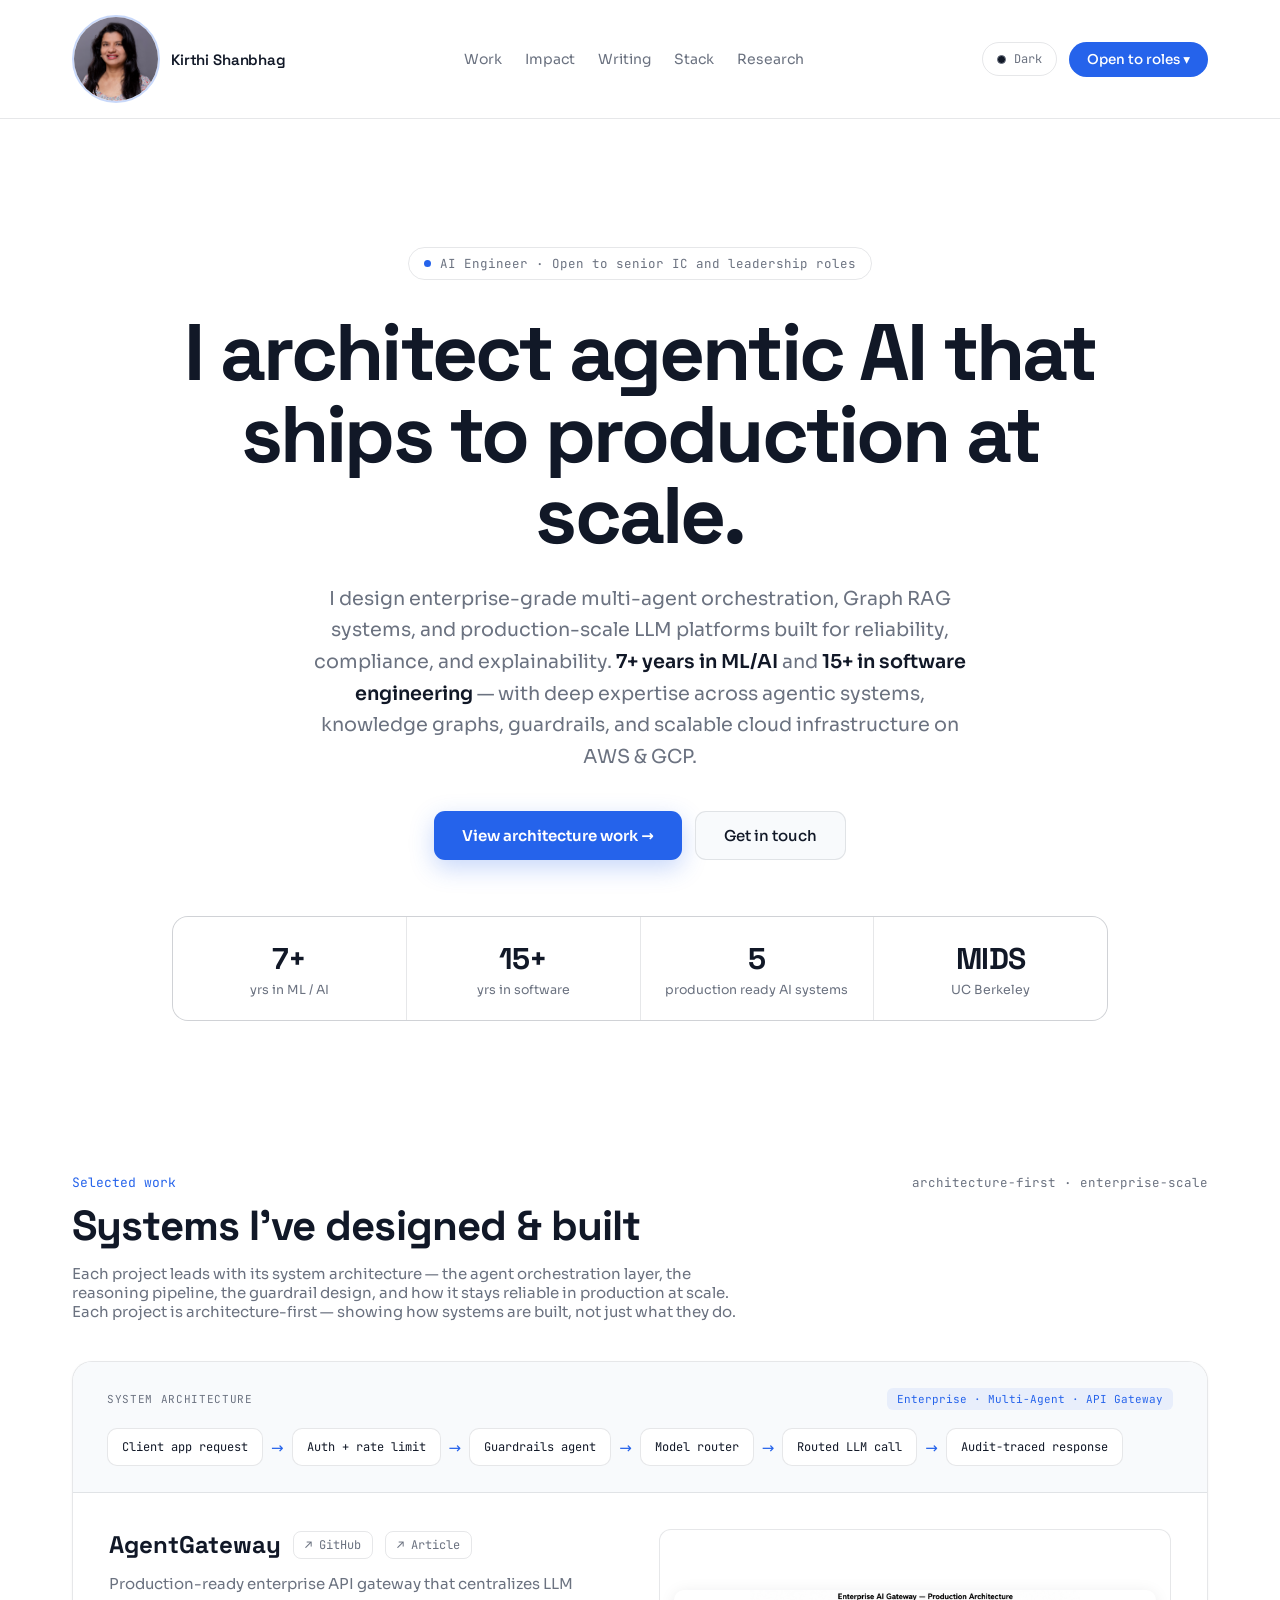
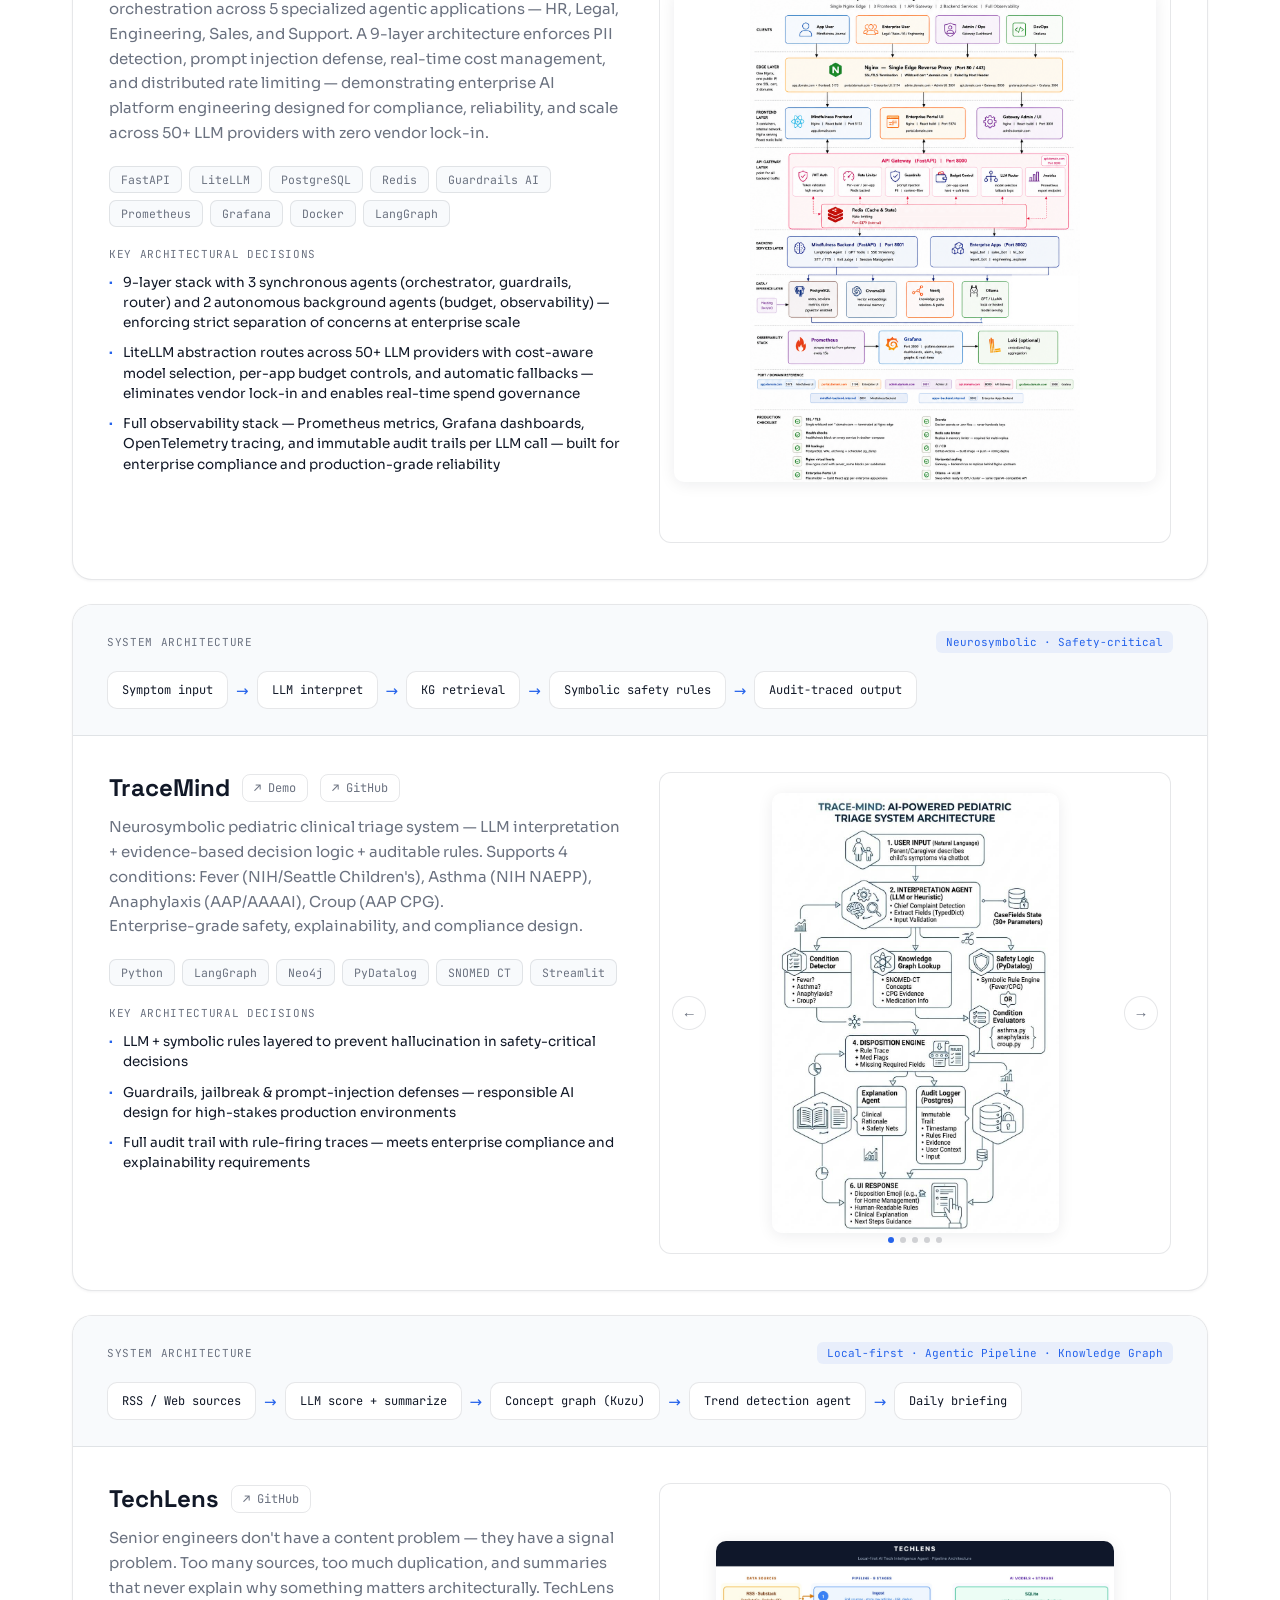
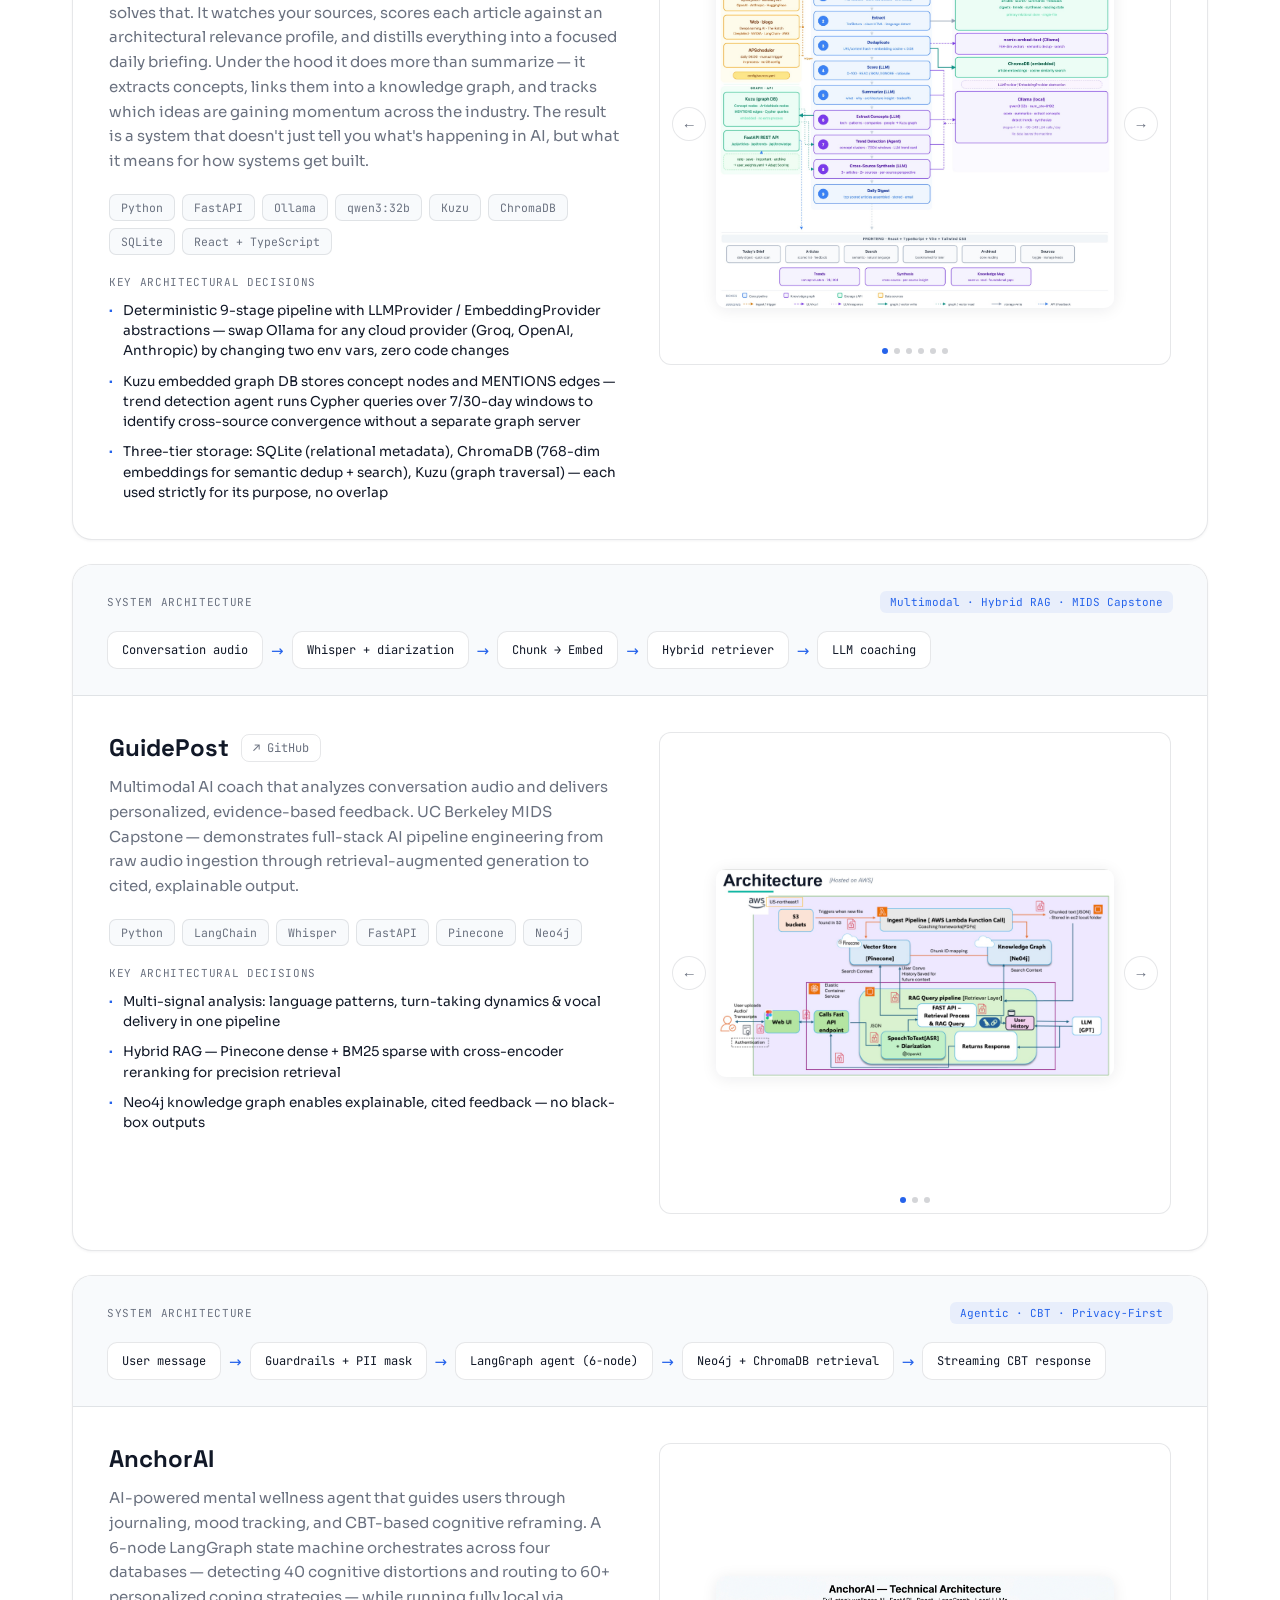
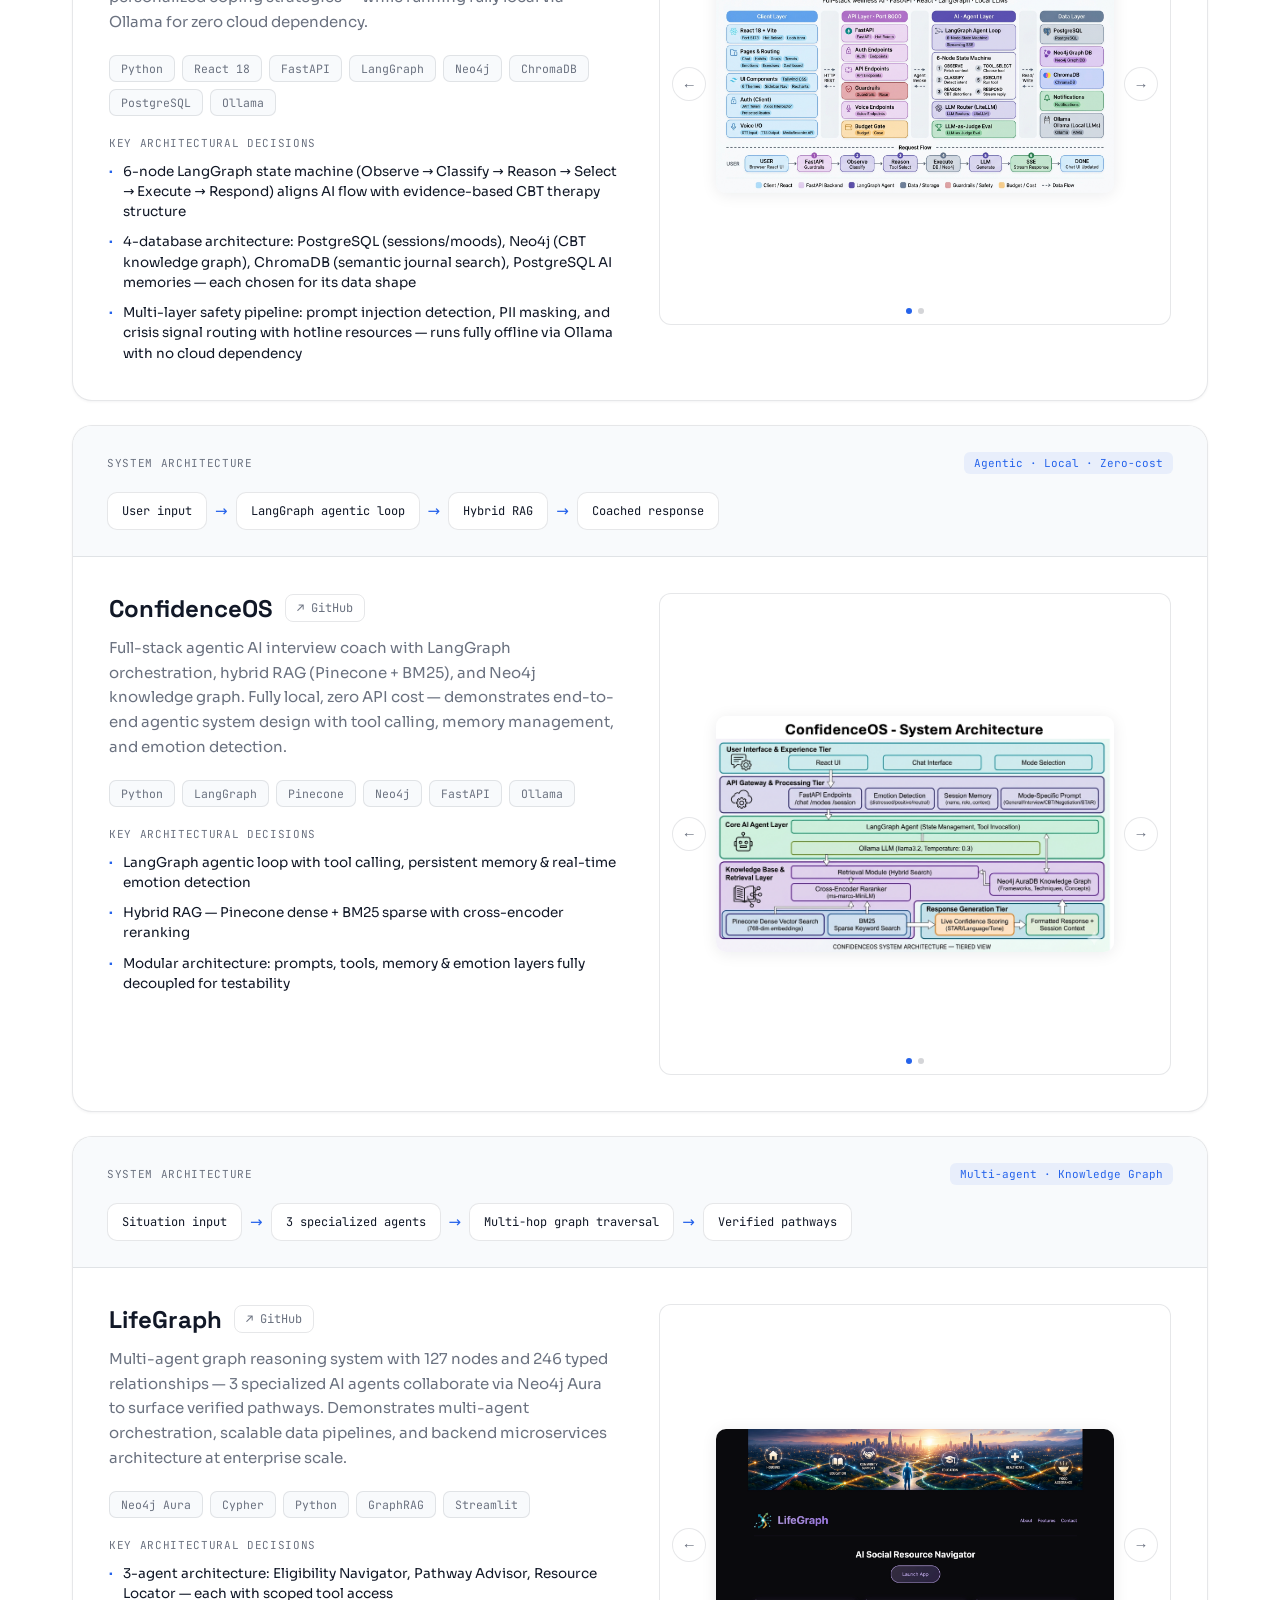
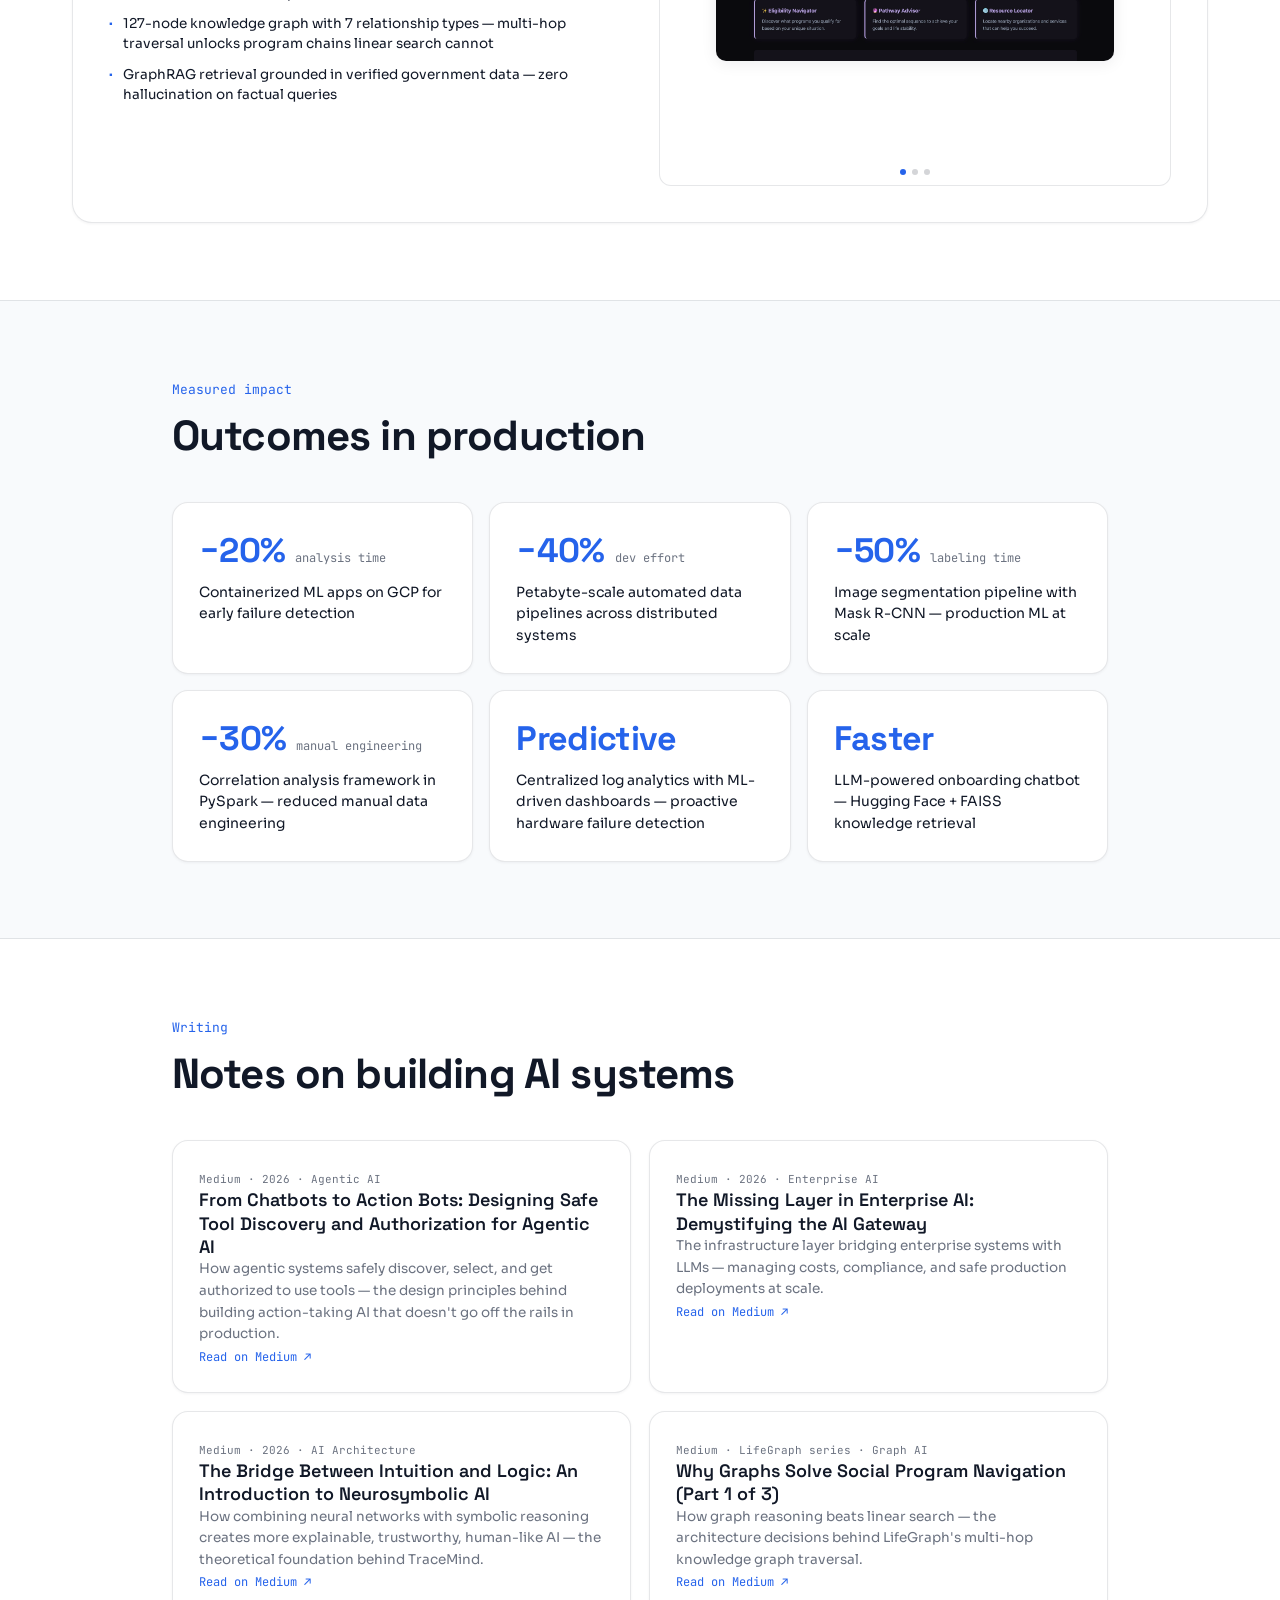
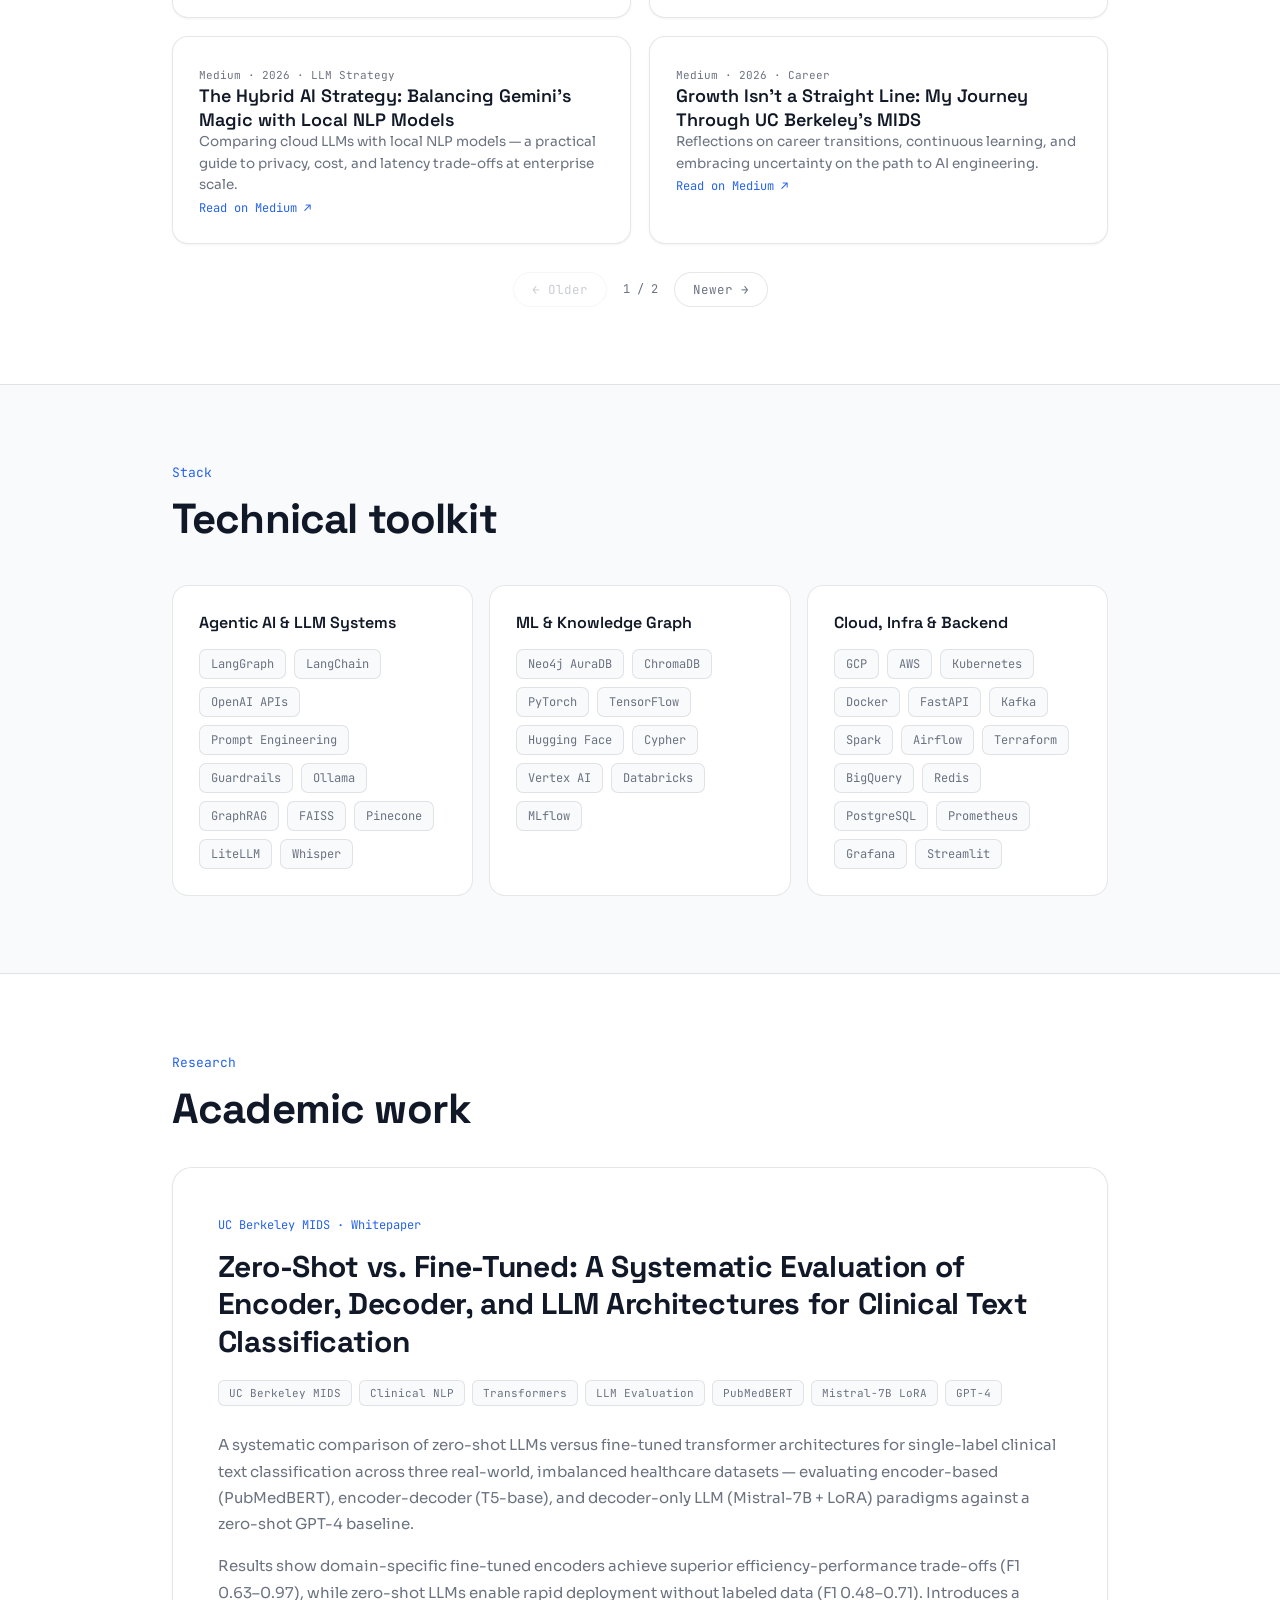
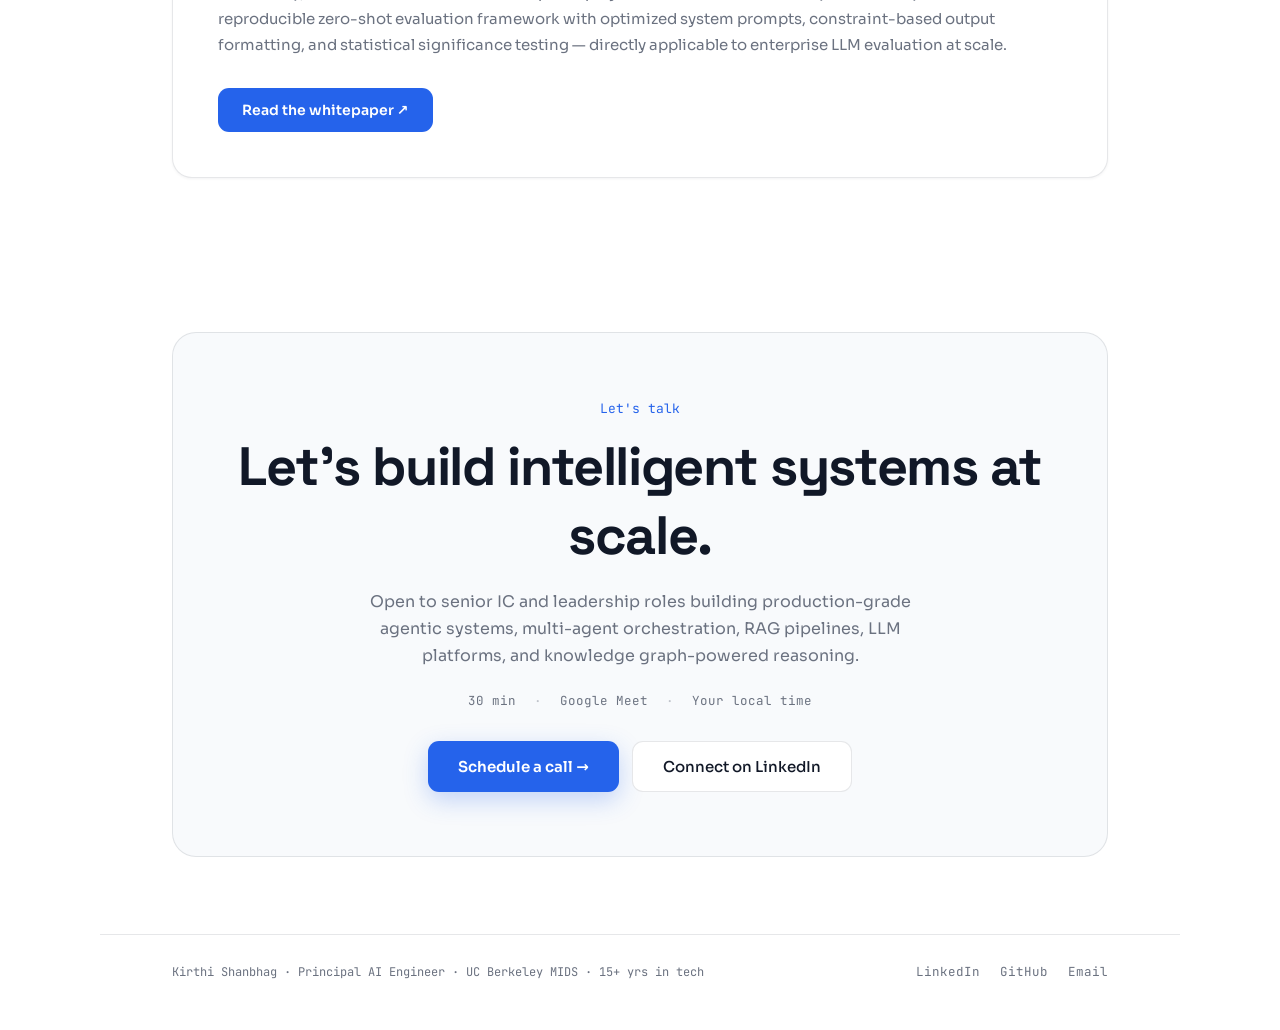
==== commit 069a07ba: "Add new article and paginate writing section - Add 'From Chatbots to Action Bots' article at top of " ====
--- a/index.html
+++ b/index.html
@@ -517,50 +517,62 @@
 <section id="writing" style="max-width:1080px;margin:0 auto;padding:clamp(48px,6vw,90px) clamp(20px,6vw,72px);">
   <span style="font-family:'JetBrains Mono',monospace;font-size:13px;color:var(--accent,#2563eb);">Writing</span>
   <h2 style="font-family:'Space Grotesk';font-weight:700;font-size:clamp(28px,3.6vw,42px);letter-spacing:-0.02em;margin:10px 0 40px;color:var(--ink,#111827);">Notes on building AI systems</h2>
-  <div style="display:grid;grid-template-columns:repeat(auto-fill,minmax(320px,1fr));gap:18px;">
-
-    <a href="https://medium.com/@kirthis/the-missing-layer-in-enterprise-ai-demystifying-the-ai-gateway-c7432a8980c5" target="_blank" class="card" style="display:flex;flex-direction:column;gap:12px;padding:26px;border-radius:16px;border:1px solid var(--line,rgba(17,24,39,.1));background:var(--bg,#fff);box-shadow:0 1px 3px var(--shadow,rgba(17,24,39,.04));">
+  <div id="writing-grid" style="display:grid;grid-template-columns:repeat(auto-fill,minmax(320px,1fr));gap:18px;">
+
+    <a data-wpage="1" href="https://kirthis.medium.com/from-chatbots-to-action-bots-designing-safe-tool-discovery-and-authorization-for-agentic-ai-83aa13463eff" target="_blank" class="card" style="display:flex;flex-direction:column;gap:12px;padding:26px;border-radius:16px;border:1px solid var(--line,rgba(17,24,39,.1));background:var(--bg,#fff);box-shadow:0 1px 3px var(--shadow,rgba(17,24,39,.04));">
+      <span style="font-family:'JetBrains Mono',monospace;font-size:11px;color:var(--sub,#6b7280);">Medium · 2026 · Agentic AI</span>
+      <h3 style="font-family:'Space Grotesk';font-weight:600;font-size:18px;line-height:1.3;margin:0;color:var(--ink,#111827);">From Chatbots to Action Bots: Designing Safe Tool Discovery and Authorization for Agentic AI</h3>
+      <p style="font-size:13.5px;line-height:1.6;color:var(--sub,#6b7280);margin:0;flex:1;">How agentic systems safely discover, select, and get authorized to use tools — the design principles behind building action-taking AI that doesn't go off the rails in production.</p>
+      <span style="font-family:'JetBrains Mono',monospace;font-size:12px;color:var(--accent,#2563eb);margin-top:4px;">Read on Medium ↗</span>
+    </a>
+
+    <a data-wpage="1" href="https://medium.com/@kirthis/the-missing-layer-in-enterprise-ai-demystifying-the-ai-gateway-c7432a8980c5" target="_blank" class="card" style="display:flex;flex-direction:column;gap:12px;padding:26px;border-radius:16px;border:1px solid var(--line,rgba(17,24,39,.1));background:var(--bg,#fff);box-shadow:0 1px 3px var(--shadow,rgba(17,24,39,.04));">
       <span style="font-family:'JetBrains Mono',monospace;font-size:11px;color:var(--sub,#6b7280);">Medium · 2026 · Enterprise AI</span>
       <h3 style="font-family:'Space Grotesk';font-weight:600;font-size:18px;line-height:1.3;margin:0;color:var(--ink,#111827);">The Missing Layer in Enterprise AI: Demystifying the AI Gateway</h3>
-      <p style="font-size:13.5px;line-height:1.6;color:var(--sub,#6b7280);margin:0;flex:1;">The infrastructure layer bridging enterprise systems with LLMs — managing costs, compliance, and safe production deployments at scale. Directly relevant to any enterprise AI platform engineering role.</p>
+      <p style="font-size:13.5px;line-height:1.6;color:var(--sub,#6b7280);margin:0;flex:1;">The infrastructure layer bridging enterprise systems with LLMs — managing costs, compliance, and safe production deployments at scale.</p>
       <span style="font-family:'JetBrains Mono',monospace;font-size:12px;color:var(--accent,#2563eb);margin-top:4px;">Read on Medium ↗</span>
     </a>
 
-    <a href="https://kirthis.medium.com/the-bridge-between-intuition-and-logic-an-introduction-to-neurosymbolic-ai-fdbf05d8e79c" target="_blank" class="card" style="display:flex;flex-direction:column;gap:12px;padding:26px;border-radius:16px;border:1px solid var(--line,rgba(17,24,39,.1));background:var(--bg,#fff);box-shadow:0 1px 3px var(--shadow,rgba(17,24,39,.04));">
+    <a data-wpage="1" href="https://kirthis.medium.com/the-bridge-between-intuition-and-logic-an-introduction-to-neurosymbolic-ai-fdbf05d8e79c" target="_blank" class="card" style="display:flex;flex-direction:column;gap:12px;padding:26px;border-radius:16px;border:1px solid var(--line,rgba(17,24,39,.1));background:var(--bg,#fff);box-shadow:0 1px 3px var(--shadow,rgba(17,24,39,.04));">
       <span style="font-family:'JetBrains Mono',monospace;font-size:11px;color:var(--sub,#6b7280);">Medium · 2026 · AI Architecture</span>
       <h3 style="font-family:'Space Grotesk';font-weight:600;font-size:18px;line-height:1.3;margin:0;color:var(--ink,#111827);">The Bridge Between Intuition and Logic: An Introduction to Neurosymbolic AI</h3>
       <p style="font-size:13.5px;line-height:1.6;color:var(--sub,#6b7280);margin:0;flex:1;">How combining neural networks with symbolic reasoning creates more explainable, trustworthy, human-like AI — the theoretical foundation behind TraceMind.</p>
       <span style="font-family:'JetBrains Mono',monospace;font-size:12px;color:var(--accent,#2563eb);margin-top:4px;">Read on Medium ↗</span>
     </a>
 
-    <a href="https://kirthis.medium.com/lifegraph-ai-social-resource-navigator-a7f9333437b9" target="_blank" class="card" style="display:flex;flex-direction:column;gap:12px;padding:26px;border-radius:16px;border:1px solid var(--line,rgba(17,24,39,.1));background:var(--bg,#fff);box-shadow:0 1px 3px var(--shadow,rgba(17,24,39,.04));">
+    <a data-wpage="1" href="https://kirthis.medium.com/lifegraph-ai-social-resource-navigator-a7f9333437b9" target="_blank" class="card" style="display:flex;flex-direction:column;gap:12px;padding:26px;border-radius:16px;border:1px solid var(--line,rgba(17,24,39,.1));background:var(--bg,#fff);box-shadow:0 1px 3px var(--shadow,rgba(17,24,39,.04));">
       <span style="font-family:'JetBrains Mono',monospace;font-size:11px;color:var(--sub,#6b7280);">Medium · LifeGraph series · Graph AI</span>
       <h3 style="font-family:'Space Grotesk';font-weight:600;font-size:18px;line-height:1.3;margin:0;color:var(--ink,#111827);">Why Graphs Solve Social Program Navigation (Part 1 of 3)</h3>
       <p style="font-size:13.5px;line-height:1.6;color:var(--sub,#6b7280);margin:0;flex:1;">How graph reasoning beats linear search — the architecture decisions behind LifeGraph's multi-hop knowledge graph traversal.</p>
       <span style="font-family:'JetBrains Mono',monospace;font-size:12px;color:var(--accent,#2563eb);margin-top:4px;">Read on Medium ↗</span>
     </a>
 
-    <a href="https://medium.com/@kirthis/the-hybrid-ai-strategy-balancing-geminis-magic-with-local-nlp-models-5214de732363" target="_blank" class="card" style="display:flex;flex-direction:column;gap:12px;padding:26px;border-radius:16px;border:1px solid var(--line,rgba(17,24,39,.1));background:var(--bg,#fff);box-shadow:0 1px 3px var(--shadow,rgba(17,24,39,.04));">
+    <a data-wpage="1" href="https://medium.com/@kirthis/the-hybrid-ai-strategy-balancing-geminis-magic-with-local-nlp-models-5214de732363" target="_blank" class="card" style="display:flex;flex-direction:column;gap:12px;padding:26px;border-radius:16px;border:1px solid var(--line,rgba(17,24,39,.1));background:var(--bg,#fff);box-shadow:0 1px 3px var(--shadow,rgba(17,24,39,.04));">
       <span style="font-family:'JetBrains Mono',monospace;font-size:11px;color:var(--sub,#6b7280);">Medium · 2026 · LLM Strategy</span>
       <h3 style="font-family:'Space Grotesk';font-weight:600;font-size:18px;line-height:1.3;margin:0;color:var(--ink,#111827);">The Hybrid AI Strategy: Balancing Gemini's Magic with Local NLP Models</h3>
       <p style="font-size:13.5px;line-height:1.6;color:var(--sub,#6b7280);margin:0;flex:1;">Comparing cloud LLMs with local NLP models — a practical guide to privacy, cost, and latency trade-offs at enterprise scale.</p>
       <span style="font-family:'JetBrains Mono',monospace;font-size:12px;color:var(--accent,#2563eb);margin-top:4px;">Read on Medium ↗</span>
     </a>
 
-    <a href="https://medium.com/@kirthis/growth-isnt-a-straight-line-my-journey-through-uc-berkeley-s-mids-and-the-art-of-the-pivot-9beb53e79903" target="_blank" class="card" style="display:flex;flex-direction:column;gap:12px;padding:26px;border-radius:16px;border:1px solid var(--line,rgba(17,24,39,.1));background:var(--bg,#fff);box-shadow:0 1px 3px var(--shadow,rgba(17,24,39,.04));">
+    <a data-wpage="1" href="https://medium.com/@kirthis/growth-isnt-a-straight-line-my-journey-through-uc-berkeley-s-mids-and-the-art-of-the-pivot-9beb53e79903" target="_blank" class="card" style="display:flex;flex-direction:column;gap:12px;padding:26px;border-radius:16px;border:1px solid var(--line,rgba(17,24,39,.1));background:var(--bg,#fff);box-shadow:0 1px 3px var(--shadow,rgba(17,24,39,.04));">
       <span style="font-family:'JetBrains Mono',monospace;font-size:11px;color:var(--sub,#6b7280);">Medium · 2026 · Career</span>
       <h3 style="font-family:'Space Grotesk';font-weight:600;font-size:18px;line-height:1.3;margin:0;color:var(--ink,#111827);">Growth Isn't a Straight Line: My Journey Through UC Berkeley's MIDS</h3>
       <p style="font-size:13.5px;line-height:1.6;color:var(--sub,#6b7280);margin:0;flex:1;">Reflections on career transitions, continuous learning, and embracing uncertainty on the path to AI engineering.</p>
       <span style="font-family:'JetBrains Mono',monospace;font-size:12px;color:var(--accent,#2563eb);margin-top:4px;">Read on Medium ↗</span>
     </a>
 
-    <a href="https://medium.com/@kirthis/from-uncertainty-to-opportunity-what-wids-mentorship-did-for-my-career-7a6ad0410e57" target="_blank" class="card" style="display:flex;flex-direction:column;gap:12px;padding:26px;border-radius:16px;border:1px solid var(--line,rgba(17,24,39,.1));background:var(--bg,#fff);box-shadow:0 1px 3px var(--shadow,rgba(17,24,39,.04));">
+    <a data-wpage="2" href="https://medium.com/@kirthis/from-uncertainty-to-opportunity-what-wids-mentorship-did-for-my-career-7a6ad0410e57" target="_blank" class="card" style="display:flex;flex-direction:column;gap:12px;padding:26px;border-radius:16px;border:1px solid var(--line,rgba(17,24,39,.1));background:var(--bg,#fff);box-shadow:0 1px 3px var(--shadow,rgba(17,24,39,.04));">
       <span style="font-family:'JetBrains Mono',monospace;font-size:11px;color:var(--sub,#6b7280);">Medium · 2026 · Leadership</span>
       <h3 style="font-family:'Space Grotesk';font-weight:600;font-size:18px;line-height:1.3;margin:0;color:var(--ink,#111827);">From Uncertainty to Opportunity: What WIDS Mentorship Did for My Career</h3>
       <p style="font-size:13.5px;line-height:1.6;color:var(--sub,#6b7280);margin:0;flex:1;">How strategic mentorship and community support transformed my trajectory in data science and AI engineering.</p>
       <span style="font-family:'JetBrains Mono',monospace;font-size:12px;color:var(--accent,#2563eb);margin-top:4px;">Read on Medium ↗</span>
     </a>
 
+  </div>
+  <div style="display:flex;align-items:center;justify-content:center;gap:16px;margin-top:28px;">
+    <button id="writing-prev" onclick="writingNav(-1)" style="display:inline-flex;align-items:center;gap:6px;padding:8px 18px;border-radius:999px;border:1px solid var(--line,rgba(17,24,39,.12));background:var(--bg,#fff);color:var(--sub,#6b7280);font-family:'JetBrains Mono',monospace;font-size:12.5px;cursor:pointer;transition:all .2s;" onmouseover="this.style.borderColor='var(--accent,#2563eb)';this.style.color='var(--accent,#2563eb)'" onmouseout="this.style.borderColor='var(--line,rgba(17,24,39,.12))';this.style.color='var(--sub,#6b7280)'">← Older</button>
+    <span id="writing-page-label" style="font-family:'JetBrains Mono',monospace;font-size:12px;color:var(--sub,#6b7280);">1 / 2</span>
+    <button id="writing-next" onclick="writingNav(1)" style="display:inline-flex;align-items:center;gap:6px;padding:8px 18px;border-radius:999px;border:1px solid var(--line,rgba(17,24,39,.12));background:var(--bg,#fff);color:var(--sub,#6b7280);font-family:'JetBrains Mono',monospace;font-size:12.5px;cursor:pointer;transition:all .2s;" onmouseover="this.style.borderColor='var(--accent,#2563eb)';this.style.color='var(--accent,#2563eb)'" onmouseout="this.style.borderColor='var(--line,rgba(17,24,39,.12))';this.style.color='var(--sub,#6b7280)'">Newer →</button>
   </div>
 </section>
 
@@ -735,7 +747,20 @@
   const count = document.querySelectorAll('#carousel-' + id + ' .carousel-slide').length;
   _goCarousel(id, ((_carousels[id] || 0) + dir + count) % count, count);
 }
+let writingCurrentPage = 1;
+const writingTotalPages = 2;
+function writingNav(dir) {
+  writingCurrentPage = Math.max(1, Math.min(writingTotalPages, writingCurrentPage + dir));
+  document.querySelectorAll('#writing-grid [data-wpage]').forEach(el => {
+    el.style.display = parseInt(el.dataset.wpage) === writingCurrentPage ? '' : 'none';
+  });
+  document.getElementById('writing-page-label').textContent = writingCurrentPage + ' / ' + writingTotalPages;
+  document.getElementById('writing-prev').style.opacity = writingCurrentPage === 1 ? '0.35' : '1';
+  document.getElementById('writing-next').style.opacity = writingCurrentPage === writingTotalPages ? '0.35' : '1';
+}
+
 window.addEventListener('DOMContentLoaded', () => {
+  writingNav(0);
   initCarousel('tracemind', 5);
   initCarousel('techlens', 6);
   initCarousel('lifegraph', 3);
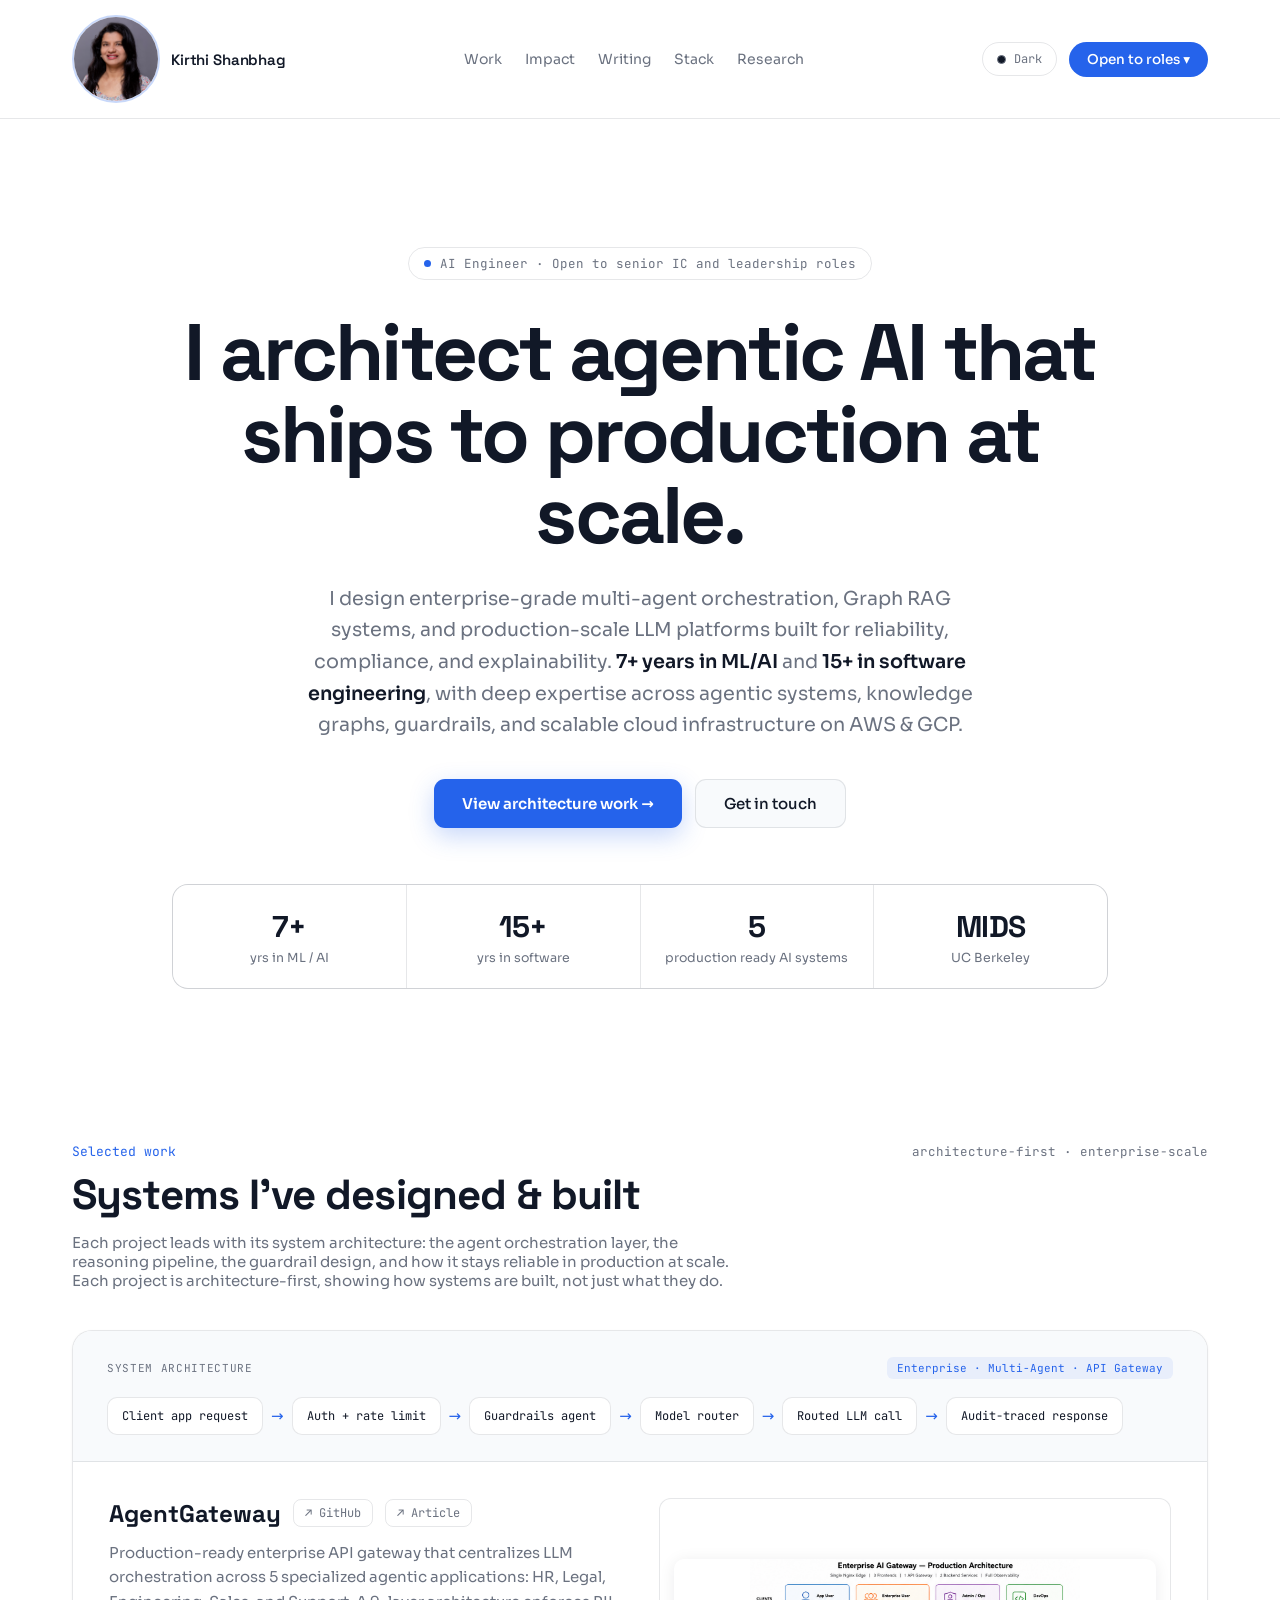
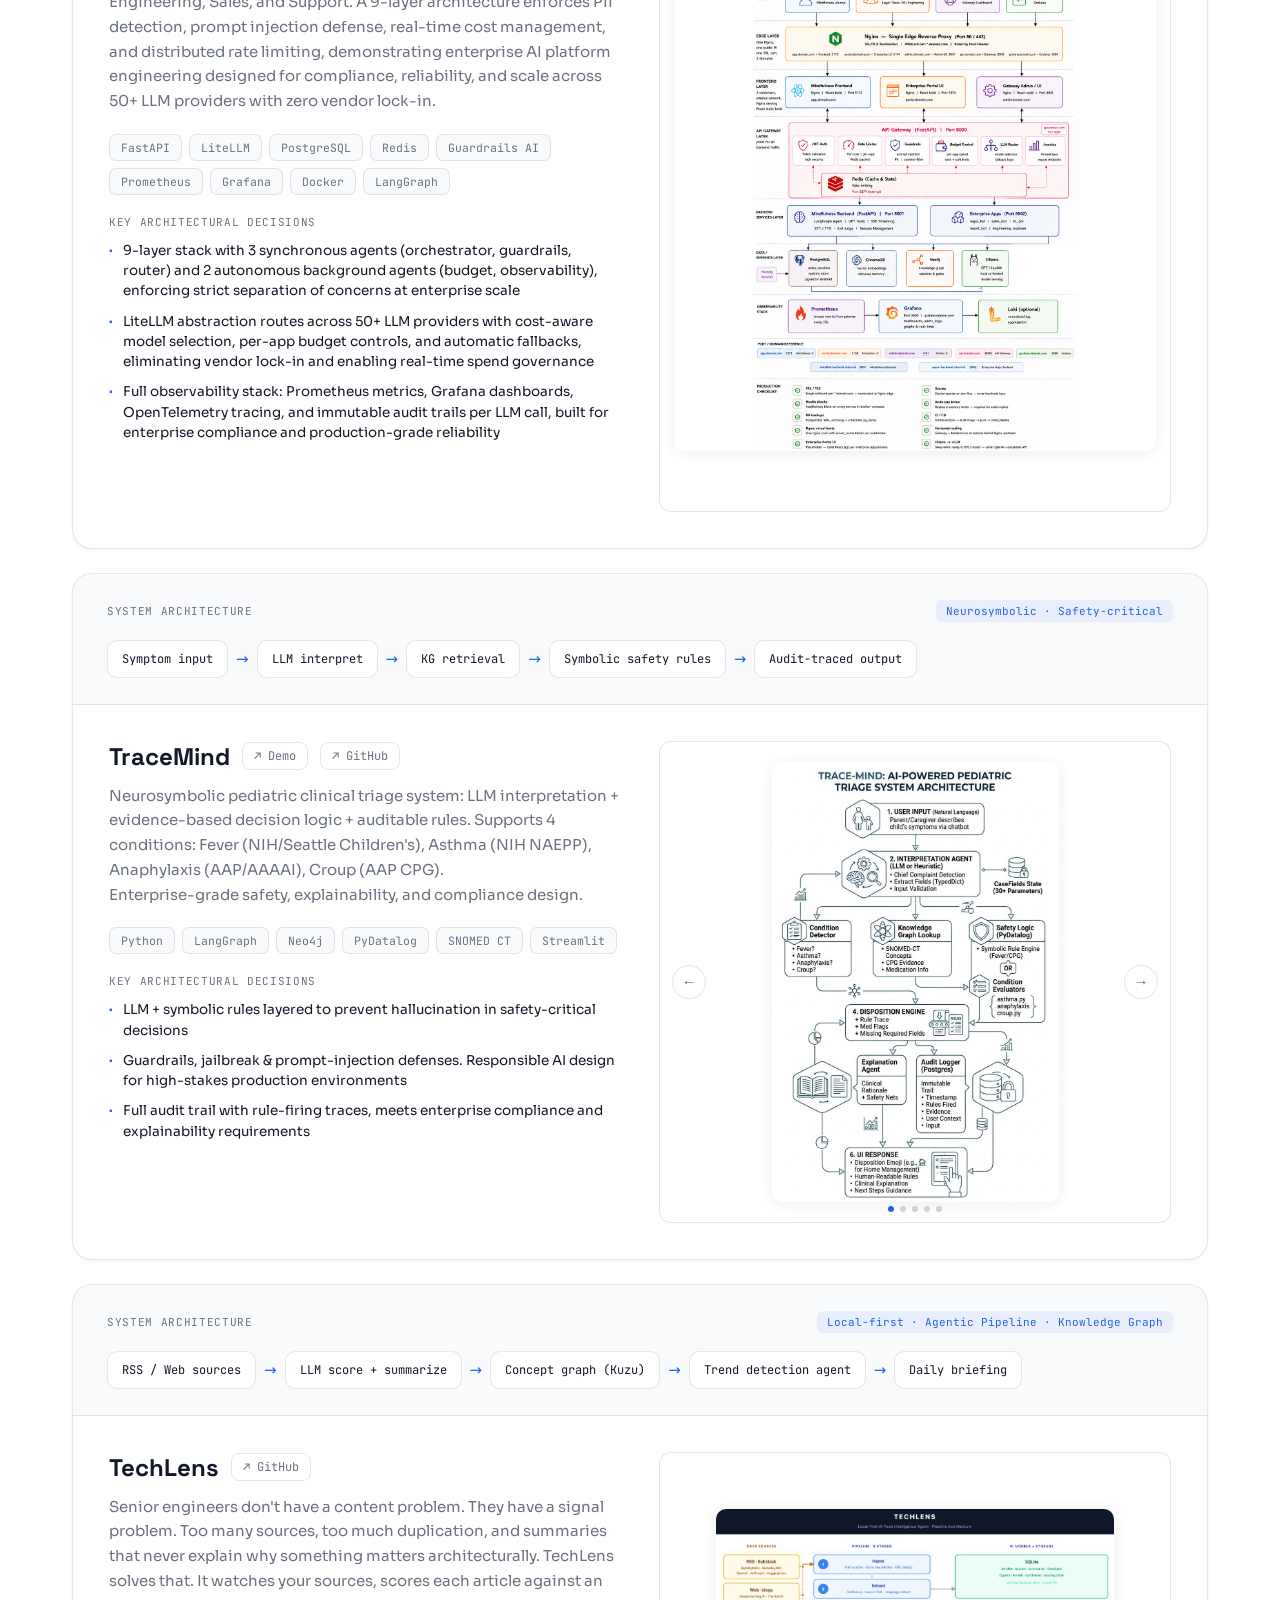
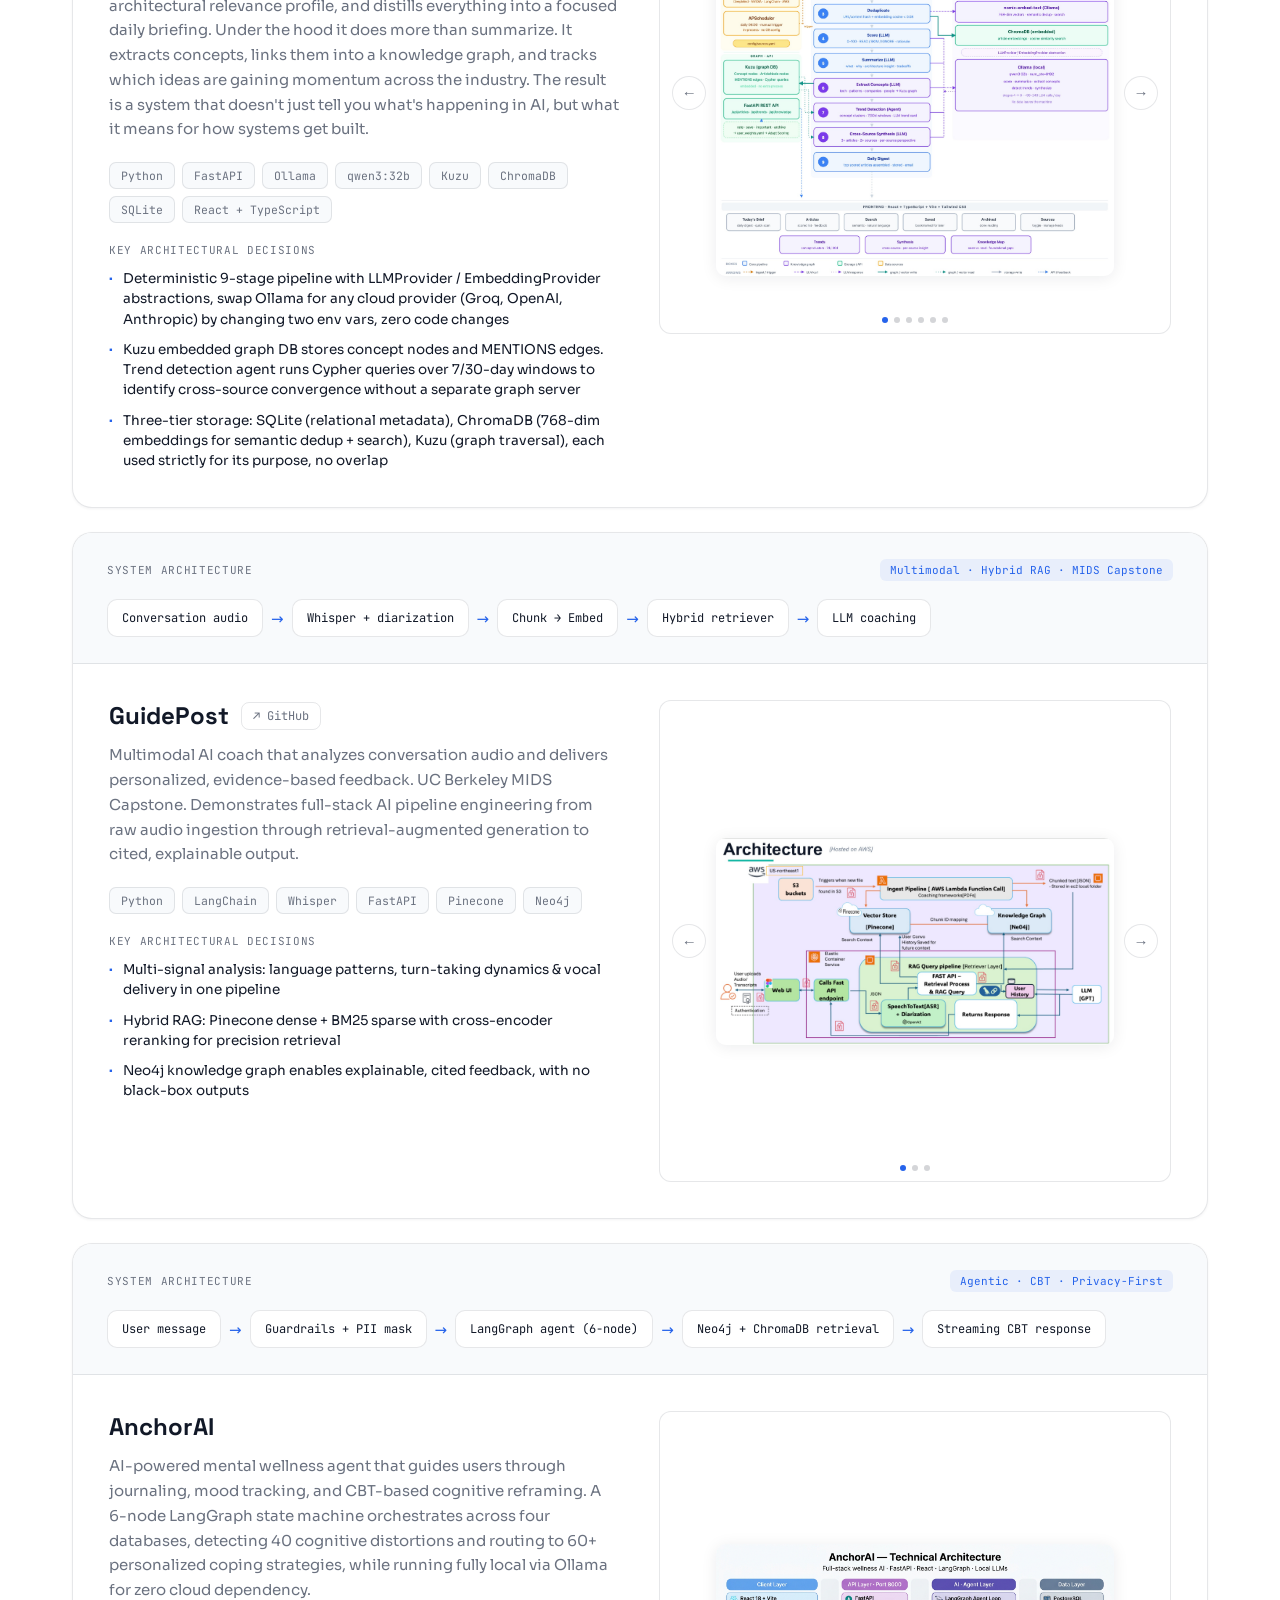
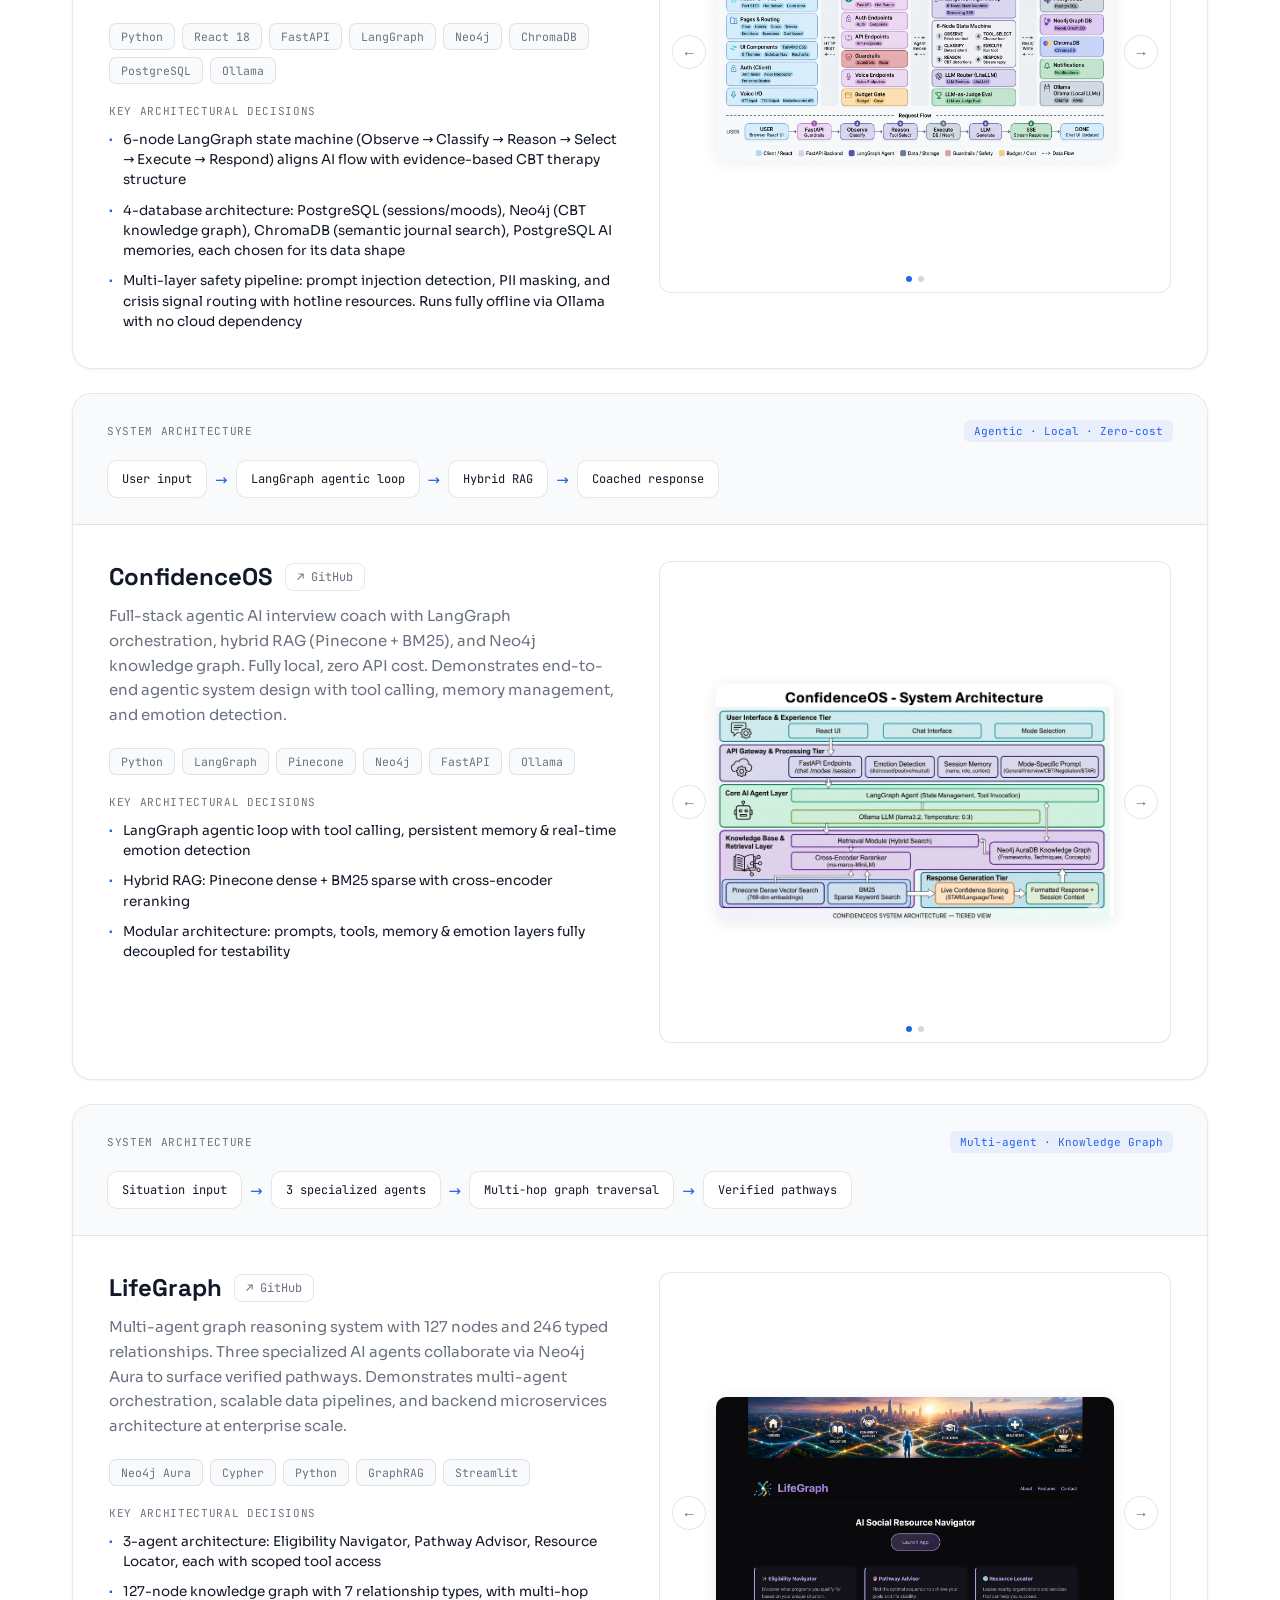
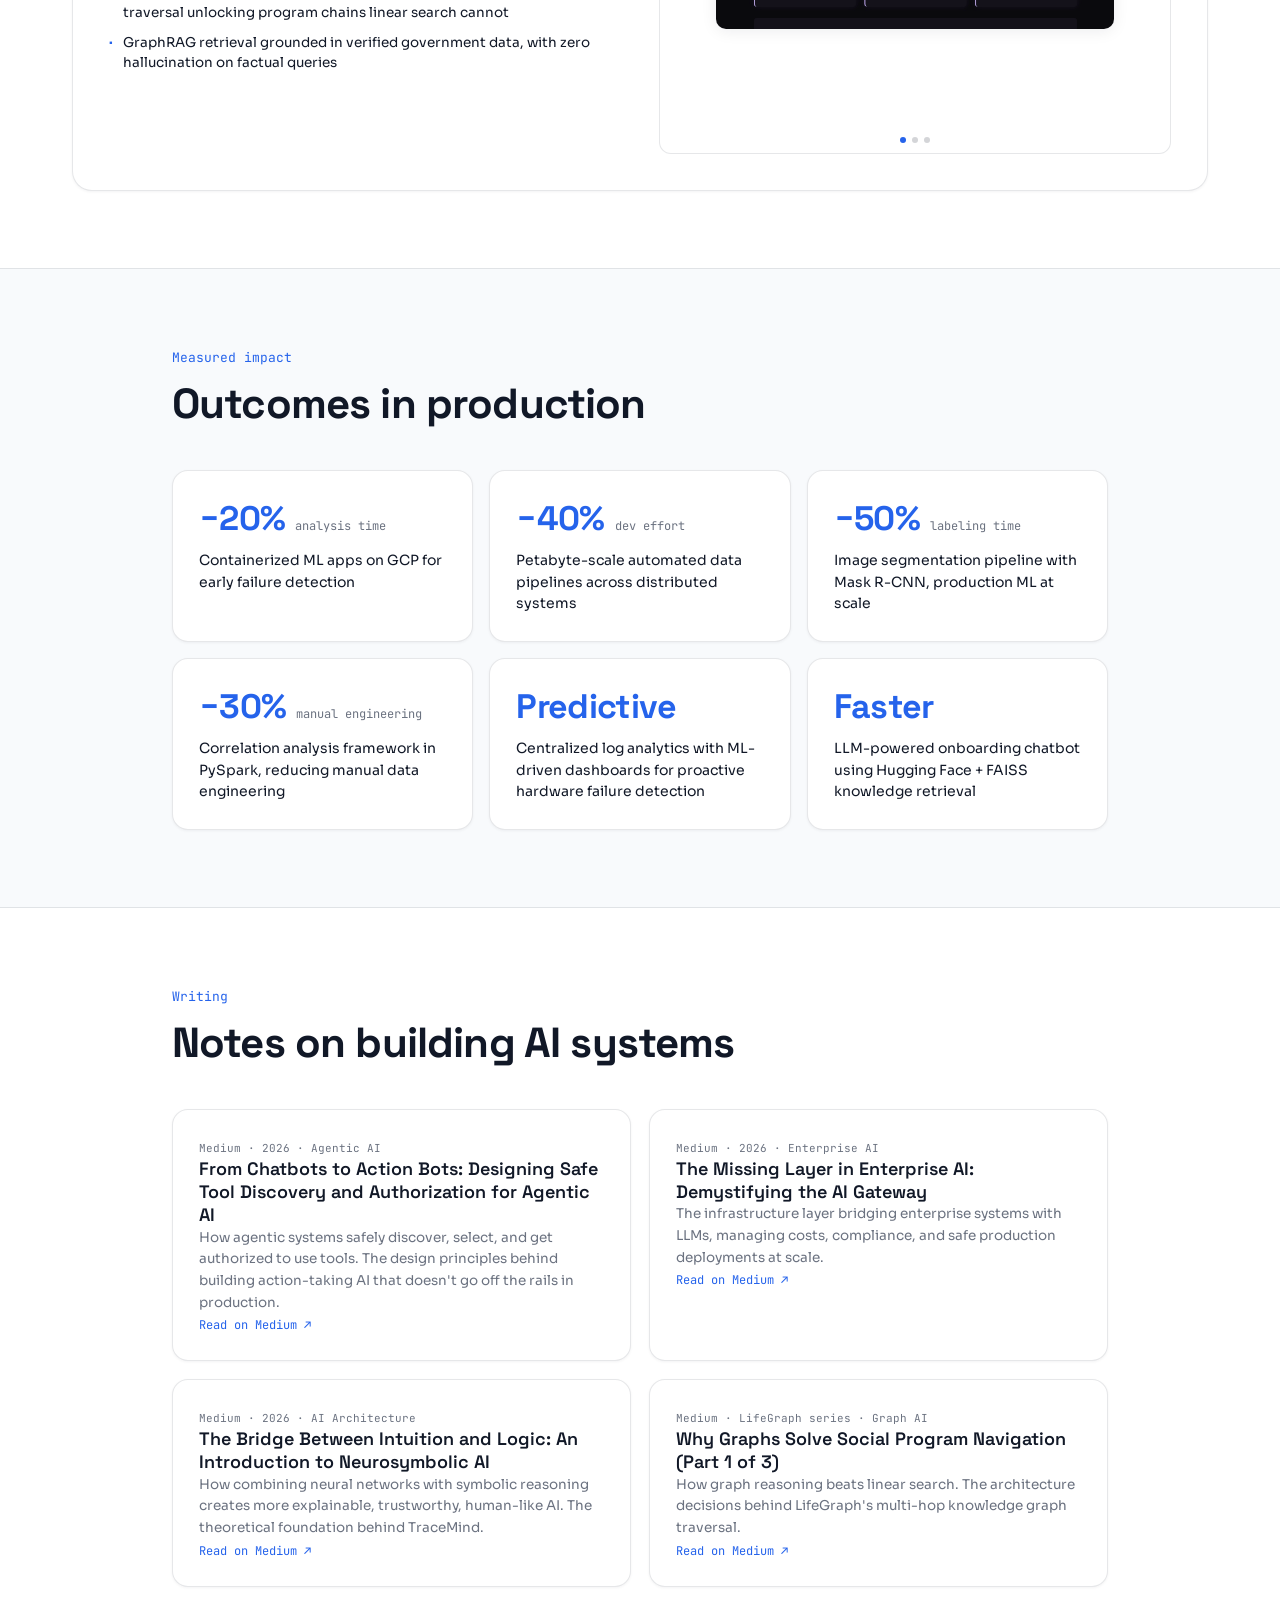
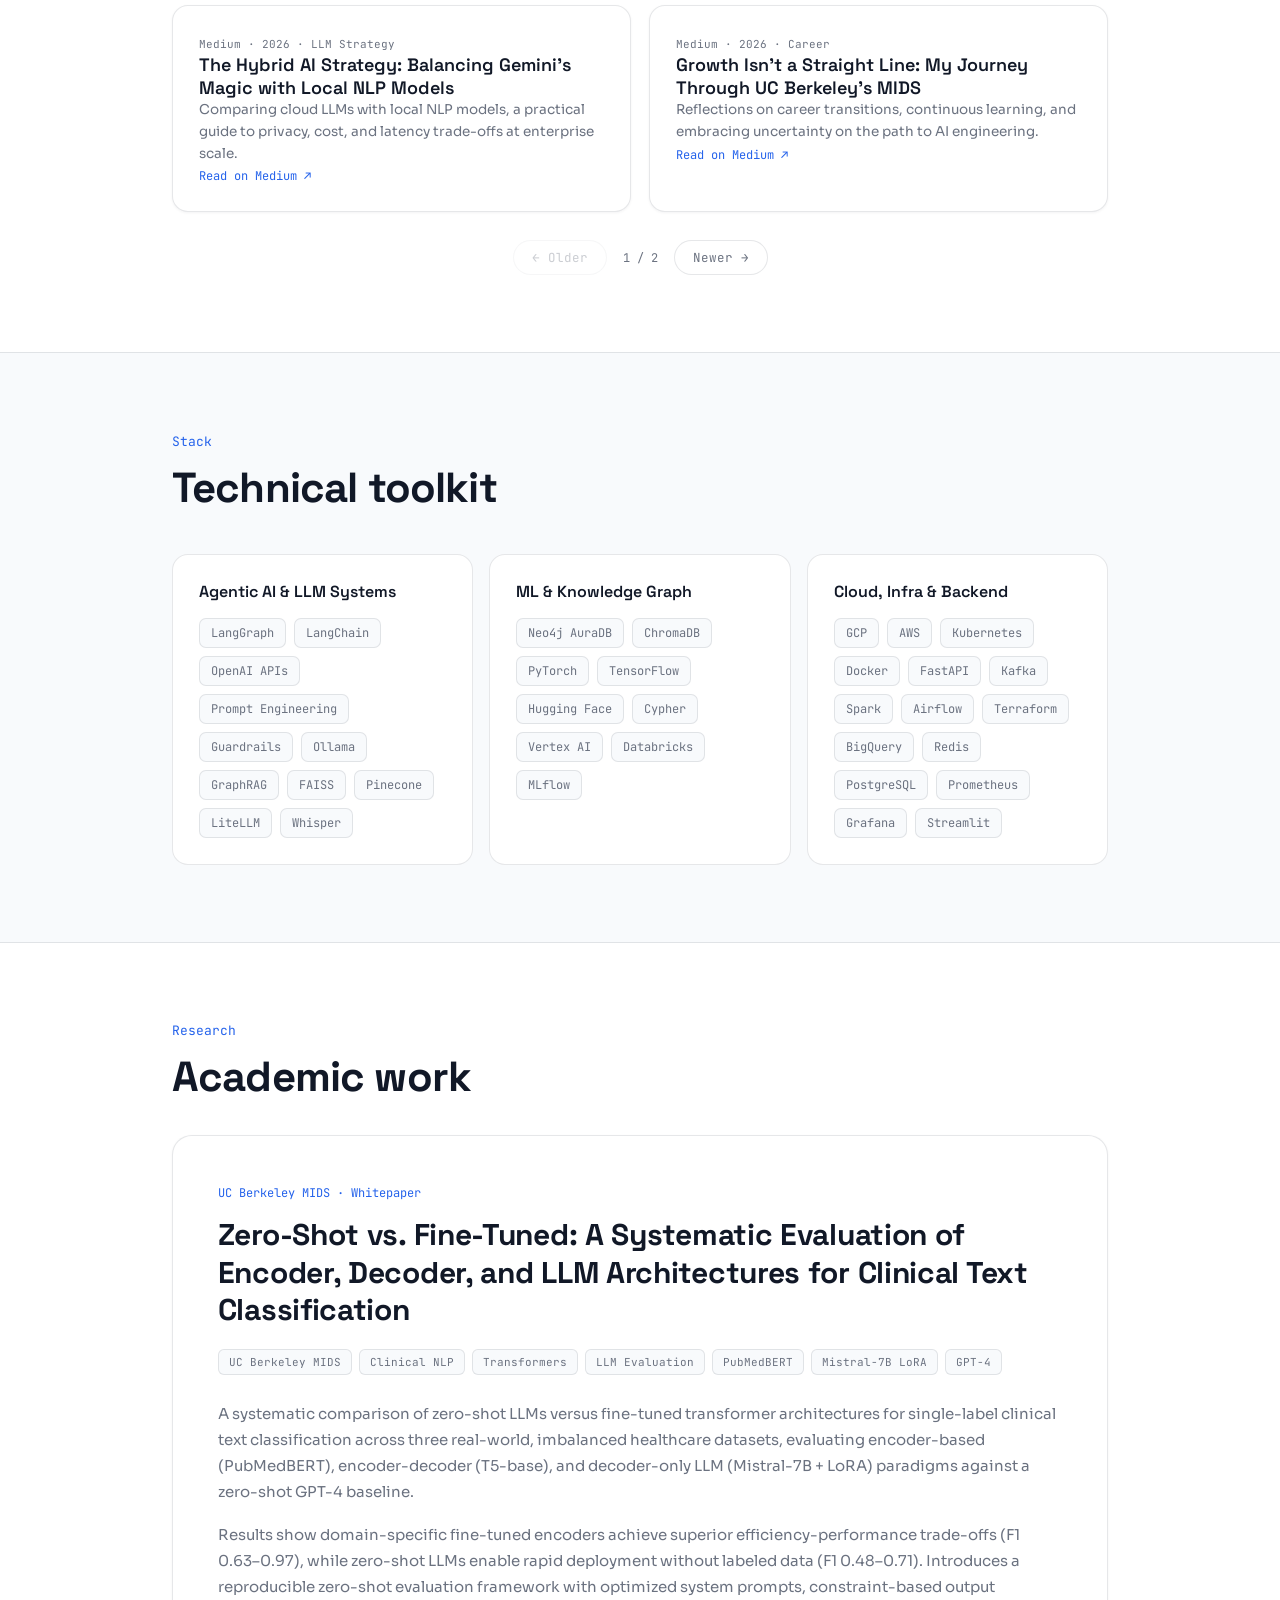
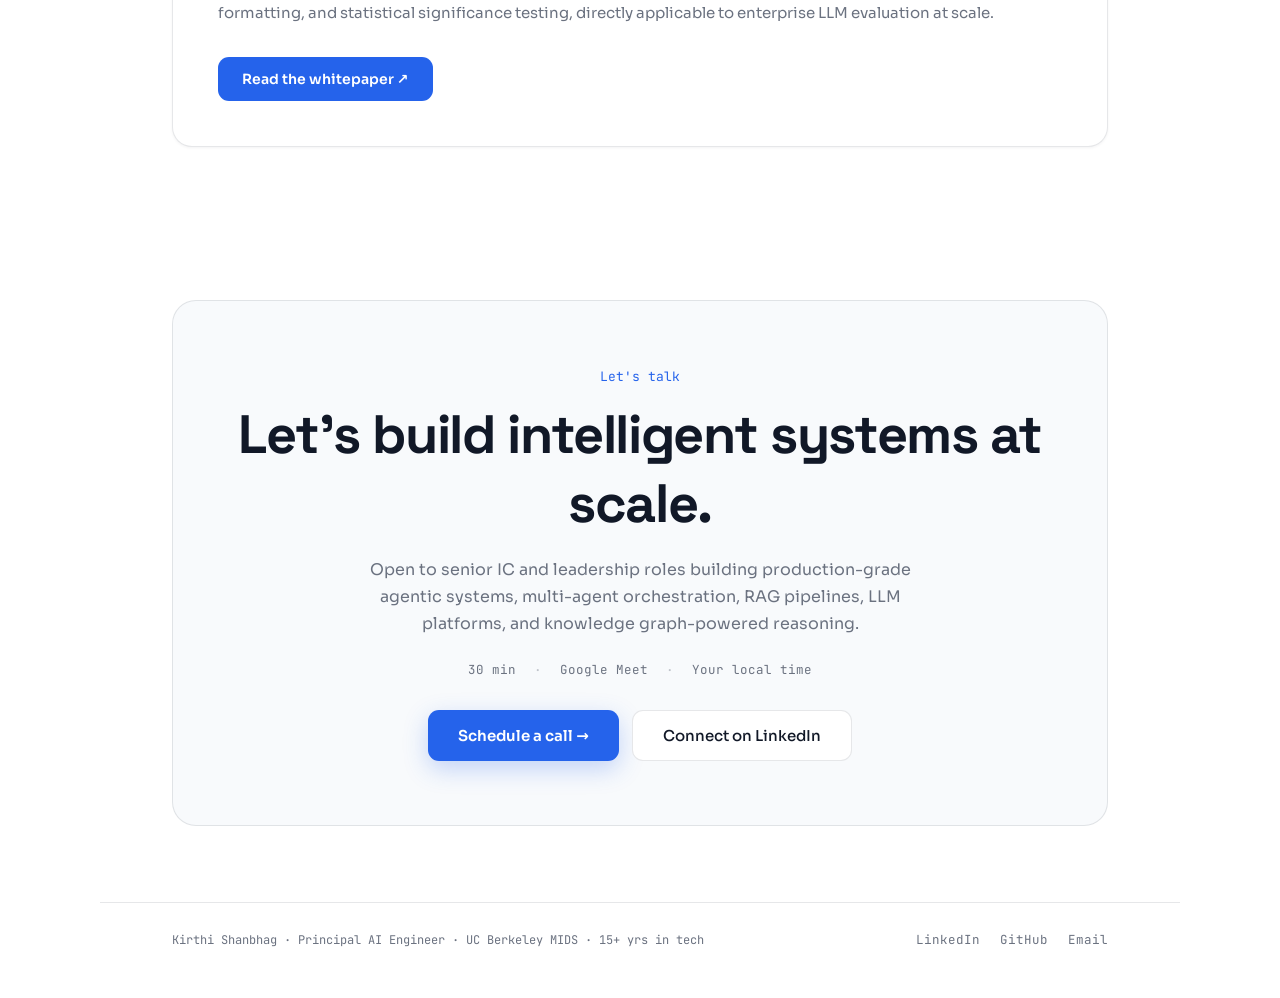
==== commit 4328144c: "Remove all em dashes from index.html Replaced with commas, periods, or colons depending on context. " ====
--- a/index.html
+++ b/index.html
@@ -3,7 +3,7 @@
 <head>
 <meta charset="utf-8">
 <meta name="viewport" content="width=device-width, initial-scale=1">
-<title>Kirthi Shanbhag — Principal AI Engineer</title>
+<title>Kirthi Shanbhag - Principal AI Engineer</title>
 <link rel="preconnect" href="https://fonts.googleapis.com">
 <link rel="preconnect" href="https://fonts.gstatic.com" crossorigin>
 <link href="https://fonts.googleapis.com/css2?family=JetBrains+Mono:wght@400;500&family=Sora:wght@300;400;500;600;700&family=Space+Grotesk:wght@400;500;600;700&display=swap" rel="stylesheet">
@@ -84,7 +84,7 @@
     <span style="width:7px;height:7px;border-radius:50%;background:var(--accent,#2563eb);"></span>AI Engineer · Open to senior IC and leadership roles
   </div>
   <h1 style="font-family:'Space Grotesk';font-weight:700;font-size:clamp(42px,6.5vw,80px);line-height:1.02;letter-spacing:-0.035em;margin:0 auto 26px;max-width:18ch;color:var(--ink,#111827);">I architect agentic AI that ships to production at scale.</h1>
-  <p style="font-size:clamp(16px,1.5vw,20px);line-height:1.65;color:var(--sub,#6b7280);max-width:680px;margin:0 auto 38px;">I design enterprise-grade multi-agent orchestration, Graph RAG systems, and production-scale LLM platforms built for reliability, compliance, and explainability. <strong style="color:var(--ink,#111827);font-weight:600;">7+ years in ML/AI</strong> and <strong style="color:var(--ink,#111827);font-weight:600;">15+ in software engineering</strong> — with deep expertise across agentic systems, knowledge graphs, guardrails, and scalable cloud infrastructure on AWS &amp; GCP.</p>
+  <p style="font-size:clamp(16px,1.5vw,20px);line-height:1.65;color:var(--sub,#6b7280);max-width:680px;margin:0 auto 38px;">I design enterprise-grade multi-agent orchestration, Graph RAG systems, and production-scale LLM platforms built for reliability, compliance, and explainability. <strong style="color:var(--ink,#111827);font-weight:600;">7+ years in ML/AI</strong> and <strong style="color:var(--ink,#111827);font-weight:600;">15+ in software engineering</strong>, with deep expertise across agentic systems, knowledge graphs, guardrails, and scalable cloud infrastructure on AWS &amp; GCP.</p>
   <div style="display:flex;flex-wrap:wrap;gap:13px;justify-content:center;margin-bottom:56px;">
     <a href="#work" style="display:inline-flex;align-items:center;gap:8px;padding:14px 28px;border-radius:11px;font-weight:600;font-size:15px;color:#fff;background:var(--accent,#2563eb);box-shadow:0 8px 24px color-mix(in srgb,var(--accent,#2563eb) 26%,transparent);" onmouseover="this.style.filter='brightness(1.06)';this.style.transform='translateY(-2px)'" onmouseout="this.style.filter='';this.style.transform=''">View architecture work →</a>
     <a href="#contact" style="display:inline-flex;align-items:center;gap:8px;padding:14px 28px;border-radius:11px;font-weight:500;font-size:15px;color:var(--ink,#111827);border:1px solid var(--line,rgba(17,24,39,.14));background:var(--bg2,#f8fafc);" onmouseover="this.style.borderColor='var(--accent,#2563eb)';this.style.color='var(--accent,#2563eb)'" onmouseout="this.style.borderColor='var(--line,rgba(17,24,39,.14))';this.style.color='var(--ink,#111827)'">Get in touch</a>
@@ -118,7 +118,7 @@
     <span style="font-family:'JetBrains Mono',monospace;font-size:12.5px;color:var(--sub,#6b7280);">architecture-first · enterprise-scale</span>
   </div>
   <h2 style="font-family:'Space Grotesk';font-weight:700;font-size:clamp(28px,3.6vw,42px);letter-spacing:-0.02em;margin:0 0 12px;color:var(--ink,#111827);">Systems I've designed &amp; built</h2>
-  <p style="font-size:15px;color:var(--sub,#6b7280);max-width:680px;margin:0 0 40px;">Each project leads with its system architecture — the agent orchestration layer, the reasoning pipeline, the guardrail design, and how it stays reliable in production at scale. Each project is architecture-first — showing how systems are built, not just what they do.</p>
+  <p style="font-size:15px;color:var(--sub,#6b7280);max-width:680px;margin:0 0 40px;">Each project leads with its system architecture: the agent orchestration layer, the reasoning pipeline, the guardrail design, and how it stays reliable in production at scale. Each project is architecture-first, showing how systems are built, not just what they do.</p>
 
   <div style="display:flex;flex-direction:column;gap:24px;">
 
@@ -145,7 +145,7 @@
             <a href="https://github.com/kirthistaank/gateway-agent-architecture" target="_blank" style="font-family:'JetBrains Mono',monospace;font-size:12px;padding:5px 11px;border-radius:8px;border:1px solid var(--line,rgba(17,24,39,.14));color:var(--sub,#6b7280);">↗ GitHub</a>
             <a href="https://medium.com/@kirthis/the-missing-layer-in-enterprise-ai-demystifying-the-ai-gateway-c7432a8980c5" target="_blank" style="font-family:'JetBrains Mono',monospace;font-size:12px;padding:5px 11px;border-radius:8px;border:1px solid var(--line,rgba(17,24,39,.14));color:var(--sub,#6b7280);">↗ Article</a>
           </div>
-          <p style="font-size:15px;line-height:1.65;color:var(--sub,#6b7280);margin:0 0 20px;">Production-ready enterprise API gateway that centralizes LLM orchestration across 5 specialized agentic applications — HR, Legal, Engineering, Sales, and Support. A 9-layer architecture enforces PII detection, prompt injection defense, real-time cost management, and distributed rate limiting — demonstrating enterprise AI platform engineering designed for compliance, reliability, and scale across 50+ LLM providers with zero vendor lock-in.</p>
+          <p style="font-size:15px;line-height:1.65;color:var(--sub,#6b7280);margin:0 0 20px;">Production-ready enterprise API gateway that centralizes LLM orchestration across 5 specialized agentic applications: HR, Legal, Engineering, Sales, and Support. A 9-layer architecture enforces PII detection, prompt injection defense, real-time cost management, and distributed rate limiting, demonstrating enterprise AI platform engineering designed for compliance, reliability, and scale across 50+ LLM providers with zero vendor lock-in.</p>
           <div style="display:flex;flex-wrap:wrap;gap:7px;margin-bottom:20px;">
             <span style="font-family:'JetBrains Mono',monospace;font-size:11.5px;padding:5px 11px;border-radius:7px;background:var(--bg2,#f8fafc);border:1px solid var(--line,rgba(17,24,39,.1));color:var(--sub,#6b7280);">FastAPI</span>
             <span style="font-family:'JetBrains Mono',monospace;font-size:11.5px;padding:5px 11px;border-radius:7px;background:var(--bg2,#f8fafc);border:1px solid var(--line,rgba(17,24,39,.1));color:var(--sub,#6b7280);">LiteLLM</span>
@@ -159,9 +159,9 @@
           </div>
           <div style="font-family:'JetBrains Mono',monospace;font-size:11px;letter-spacing:0.06em;text-transform:uppercase;color:var(--sub,#6b7280);margin-bottom:12px;">Key architectural decisions</div>
           <ul style="list-style:none;padding:0;margin:0;display:flex;flex-direction:column;gap:10px;">
-            <li style="display:flex;gap:10px;font-size:13.5px;line-height:1.5;color:var(--ink,#111827);"><span style="color:var(--accent,#2563eb);flex-shrink:0;font-weight:700;">·</span><span>9-layer stack with 3 synchronous agents (orchestrator, guardrails, router) and 2 autonomous background agents (budget, observability) — enforcing strict separation of concerns at enterprise scale</span></li>
-            <li style="display:flex;gap:10px;font-size:13.5px;line-height:1.5;color:var(--ink,#111827);"><span style="color:var(--accent,#2563eb);flex-shrink:0;font-weight:700;">·</span><span>LiteLLM abstraction routes across 50+ LLM providers with cost-aware model selection, per-app budget controls, and automatic fallbacks — eliminates vendor lock-in and enables real-time spend governance</span></li>
-            <li style="display:flex;gap:10px;font-size:13.5px;line-height:1.5;color:var(--ink,#111827);"><span style="color:var(--accent,#2563eb);flex-shrink:0;font-weight:700;">·</span><span>Full observability stack — Prometheus metrics, Grafana dashboards, OpenTelemetry tracing, and immutable audit trails per LLM call — built for enterprise compliance and production-grade reliability</span></li>
+            <li style="display:flex;gap:10px;font-size:13.5px;line-height:1.5;color:var(--ink,#111827);"><span style="color:var(--accent,#2563eb);flex-shrink:0;font-weight:700;">·</span><span>9-layer stack with 3 synchronous agents (orchestrator, guardrails, router) and 2 autonomous background agents (budget, observability), enforcing strict separation of concerns at enterprise scale</span></li>
+            <li style="display:flex;gap:10px;font-size:13.5px;line-height:1.5;color:var(--ink,#111827);"><span style="color:var(--accent,#2563eb);flex-shrink:0;font-weight:700;">·</span><span>LiteLLM abstraction routes across 50+ LLM providers with cost-aware model selection, per-app budget controls, and automatic fallbacks, eliminating vendor lock-in and enabling real-time spend governance</span></li>
+            <li style="display:flex;gap:10px;font-size:13.5px;line-height:1.5;color:var(--ink,#111827);"><span style="color:var(--accent,#2563eb);flex-shrink:0;font-weight:700;">·</span><span>Full observability stack: Prometheus metrics, Grafana dashboards, OpenTelemetry tracing, and immutable audit trails per LLM call, built for enterprise compliance and production-grade reliability</span></li>
           </ul>
         </div>
         <div id="carousel-gateway" class="proj-carousel">
@@ -194,7 +194,7 @@
             <a href="https://huggingface.co/spaces/Kirthis/TraceMind" target="_blank" style="font-family:'JetBrains Mono',monospace;font-size:12px;padding:5px 11px;border-radius:8px;border:1px solid var(--line,rgba(17,24,39,.14));color:var(--sub,#6b7280);">↗ Demo</a>
             <a href="https://github.com/kirthistaank/TraceMind" target="_blank" style="font-family:'JetBrains Mono',monospace;font-size:12px;padding:5px 11px;border-radius:8px;border:1px solid var(--line,rgba(17,24,39,.14));color:var(--sub,#6b7280);">↗ GitHub</a>
           </div>
-          <p style="font-size:15px;line-height:1.65;color:var(--sub,#6b7280);margin:0 0 20px;">Neurosymbolic pediatric clinical triage system — LLM interpretation + evidence-based decision logic + auditable rules. Supports 4 conditions: Fever (NIH/Seattle Children's), Asthma (NIH NAEPP), Anaphylaxis (AAP/AAAAI), Croup (AAP CPG). <br>Enterprise-grade safety, explainability, and compliance design.</p>
+          <p style="font-size:15px;line-height:1.65;color:var(--sub,#6b7280);margin:0 0 20px;">Neurosymbolic pediatric clinical triage system: LLM interpretation + evidence-based decision logic + auditable rules. Supports 4 conditions: Fever (NIH/Seattle Children's), Asthma (NIH NAEPP), Anaphylaxis (AAP/AAAAI), Croup (AAP CPG). <br>Enterprise-grade safety, explainability, and compliance design.</p>
           <div style="display:flex;flex-wrap:wrap;gap:7px;margin-bottom:20px;">
             <span style="font-family:'JetBrains Mono',monospace;font-size:11.5px;padding:5px 11px;border-radius:7px;background:var(--bg2,#f8fafc);border:1px solid var(--line,rgba(17,24,39,.1));color:var(--sub,#6b7280);">Python</span>
             <span style="font-family:'JetBrains Mono',monospace;font-size:11.5px;padding:5px 11px;border-radius:7px;background:var(--bg2,#f8fafc);border:1px solid var(--line,rgba(17,24,39,.1));color:var(--sub,#6b7280);">LangGraph</span>
@@ -206,8 +206,8 @@
           <div style="font-family:'JetBrains Mono',monospace;font-size:11px;letter-spacing:0.06em;text-transform:uppercase;color:var(--sub,#6b7280);margin-bottom:12px;">Key architectural decisions</div>
           <ul style="list-style:none;padding:0;margin:0;display:flex;flex-direction:column;gap:10px;">
             <li style="display:flex;gap:10px;font-size:13.5px;line-height:1.5;color:var(--ink,#111827);"><span style="color:var(--accent,#2563eb);flex-shrink:0;font-weight:700;">·</span><span>LLM + symbolic rules layered to prevent hallucination in safety-critical decisions</span></li>
-            <li style="display:flex;gap:10px;font-size:13.5px;line-height:1.5;color:var(--ink,#111827);"><span style="color:var(--accent,#2563eb);flex-shrink:0;font-weight:700;">·</span><span>Guardrails, jailbreak &amp; prompt-injection defenses — responsible AI design for high-stakes production environments</span></li>
-            <li style="display:flex;gap:10px;font-size:13.5px;line-height:1.5;color:var(--ink,#111827);"><span style="color:var(--accent,#2563eb);flex-shrink:0;font-weight:700;">·</span><span>Full audit trail with rule-firing traces — meets enterprise compliance and explainability requirements</span></li>
+            <li style="display:flex;gap:10px;font-size:13.5px;line-height:1.5;color:var(--ink,#111827);"><span style="color:var(--accent,#2563eb);flex-shrink:0;font-weight:700;">·</span><span>Guardrails, jailbreak &amp; prompt-injection defenses. Responsible AI design for high-stakes production environments</span></li>
+            <li style="display:flex;gap:10px;font-size:13.5px;line-height:1.5;color:var(--ink,#111827);"><span style="color:var(--accent,#2563eb);flex-shrink:0;font-weight:700;">·</span><span>Full audit trail with rule-firing traces, meets enterprise compliance and explainability requirements</span></li>
           </ul>
         </div>
         <div id="carousel-tracemind" class="proj-carousel">
@@ -246,7 +246,7 @@
             <h3 style="font-family:'Space Grotesk';font-weight:700;font-size:24px;margin:0;color:var(--ink,#111827);">TechLens</h3>
             <a href="https://github.com/kirthistaank/TechLens" target="_blank" style="font-family:'JetBrains Mono',monospace;font-size:12px;padding:5px 11px;border-radius:8px;border:1px solid var(--line,rgba(17,24,39,.14));color:var(--sub,#6b7280);">↗ GitHub</a>
           </div>
-          <p style="font-size:15px;line-height:1.65;color:var(--sub,#6b7280);margin:0 0 20px;">Senior engineers don't have a content problem — they have a signal problem. Too many sources, too much duplication, and summaries that never explain why something matters architecturally. TechLens solves that. It watches your sources, scores each article against an architectural relevance profile, and distills everything into a focused daily briefing. Under the hood it does more than summarize — it extracts concepts, links them into a knowledge graph, and tracks which ideas are gaining momentum across the industry. The result is a system that doesn't just tell you what's happening in AI, but what it means for how systems get built.</p>
+          <p style="font-size:15px;line-height:1.65;color:var(--sub,#6b7280);margin:0 0 20px;">Senior engineers don't have a content problem. They have a signal problem. Too many sources, too much duplication, and summaries that never explain why something matters architecturally. TechLens solves that. It watches your sources, scores each article against an architectural relevance profile, and distills everything into a focused daily briefing. Under the hood it does more than summarize. It extracts concepts, links them into a knowledge graph, and tracks which ideas are gaining momentum across the industry. The result is a system that doesn't just tell you what's happening in AI, but what it means for how systems get built.</p>
           <div style="display:flex;flex-wrap:wrap;gap:7px;margin-bottom:20px;">
             <span style="font-family:'JetBrains Mono',monospace;font-size:11.5px;padding:5px 11px;border-radius:7px;background:var(--bg2,#f8fafc);border:1px solid var(--line,rgba(17,24,39,.1));color:var(--sub,#6b7280);">Python</span>
             <span style="font-family:'JetBrains Mono',monospace;font-size:11.5px;padding:5px 11px;border-radius:7px;background:var(--bg2,#f8fafc);border:1px solid var(--line,rgba(17,24,39,.1));color:var(--sub,#6b7280);">FastAPI</span>
@@ -259,9 +259,9 @@
           </div>
           <div style="font-family:'JetBrains Mono',monospace;font-size:11px;letter-spacing:0.06em;text-transform:uppercase;color:var(--sub,#6b7280);margin-bottom:12px;">Key architectural decisions</div>
           <ul style="list-style:none;padding:0;margin:0;display:flex;flex-direction:column;gap:10px;">
-            <li style="display:flex;gap:10px;font-size:13.5px;line-height:1.5;color:var(--ink,#111827);"><span style="color:var(--accent,#2563eb);flex-shrink:0;font-weight:700;">·</span><span>Deterministic 9-stage pipeline with LLMProvider / EmbeddingProvider abstractions — swap Ollama for any cloud provider (Groq, OpenAI, Anthropic) by changing two env vars, zero code changes</span></li>
-            <li style="display:flex;gap:10px;font-size:13.5px;line-height:1.5;color:var(--ink,#111827);"><span style="color:var(--accent,#2563eb);flex-shrink:0;font-weight:700;">·</span><span>Kuzu embedded graph DB stores concept nodes and MENTIONS edges — trend detection agent runs Cypher queries over 7/30-day windows to identify cross-source convergence without a separate graph server</span></li>
-            <li style="display:flex;gap:10px;font-size:13.5px;line-height:1.5;color:var(--ink,#111827);"><span style="color:var(--accent,#2563eb);flex-shrink:0;font-weight:700;">·</span><span>Three-tier storage: SQLite (relational metadata), ChromaDB (768-dim embeddings for semantic dedup + search), Kuzu (graph traversal) — each used strictly for its purpose, no overlap</span></li>
+            <li style="display:flex;gap:10px;font-size:13.5px;line-height:1.5;color:var(--ink,#111827);"><span style="color:var(--accent,#2563eb);flex-shrink:0;font-weight:700;">·</span><span>Deterministic 9-stage pipeline with LLMProvider / EmbeddingProvider abstractions, swap Ollama for any cloud provider (Groq, OpenAI, Anthropic) by changing two env vars, zero code changes</span></li>
+            <li style="display:flex;gap:10px;font-size:13.5px;line-height:1.5;color:var(--ink,#111827);"><span style="color:var(--accent,#2563eb);flex-shrink:0;font-weight:700;">·</span><span>Kuzu embedded graph DB stores concept nodes and MENTIONS edges. Trend detection agent runs Cypher queries over 7/30-day windows to identify cross-source convergence without a separate graph server</span></li>
+            <li style="display:flex;gap:10px;font-size:13.5px;line-height:1.5;color:var(--ink,#111827);"><span style="color:var(--accent,#2563eb);flex-shrink:0;font-weight:700;">·</span><span>Three-tier storage: SQLite (relational metadata), ChromaDB (768-dim embeddings for semantic dedup + search), Kuzu (graph traversal), each used strictly for its purpose, no overlap</span></li>
           </ul>
         </div>
         <div id="carousel-techlens" class="proj-carousel">
@@ -301,7 +301,7 @@
             <h3 style="font-family:'Space Grotesk';font-weight:700;font-size:24px;margin:0;color:var(--ink,#111827);">GuidePost</h3>
             <a href="https://github.com/kirthistaank/MIDS/tree/main/AI-Private-Coach" target="_blank" style="font-family:'JetBrains Mono',monospace;font-size:12px;padding:5px 11px;border-radius:8px;border:1px solid var(--line,rgba(17,24,39,.14));color:var(--sub,#6b7280);">↗ GitHub</a>
           </div>
-          <p style="font-size:15px;line-height:1.65;color:var(--sub,#6b7280);margin:0 0 20px;">Multimodal AI coach that analyzes conversation audio and delivers personalized, evidence-based feedback. UC Berkeley MIDS Capstone — demonstrates full-stack AI pipeline engineering from raw audio ingestion through retrieval-augmented generation to cited, explainable output.</p>
+          <p style="font-size:15px;line-height:1.65;color:var(--sub,#6b7280);margin:0 0 20px;">Multimodal AI coach that analyzes conversation audio and delivers personalized, evidence-based feedback. UC Berkeley MIDS Capstone. Demonstrates full-stack AI pipeline engineering from raw audio ingestion through retrieval-augmented generation to cited, explainable output.</p>
           <div style="display:flex;flex-wrap:wrap;gap:7px;margin-bottom:20px;">
             <span style="font-family:'JetBrains Mono',monospace;font-size:11.5px;padding:5px 11px;border-radius:7px;background:var(--bg2,#f8fafc);border:1px solid var(--line,rgba(17,24,39,.1));color:var(--sub,#6b7280);">Python</span>
             <span style="font-family:'JetBrains Mono',monospace;font-size:11.5px;padding:5px 11px;border-radius:7px;background:var(--bg2,#f8fafc);border:1px solid var(--line,rgba(17,24,39,.1));color:var(--sub,#6b7280);">LangChain</span>
@@ -313,8 +313,8 @@
           <div style="font-family:'JetBrains Mono',monospace;font-size:11px;letter-spacing:0.06em;text-transform:uppercase;color:var(--sub,#6b7280);margin-bottom:12px;">Key architectural decisions</div>
           <ul style="list-style:none;padding:0;margin:0;display:flex;flex-direction:column;gap:10px;">
             <li style="display:flex;gap:10px;font-size:13.5px;line-height:1.5;color:var(--ink,#111827);"><span style="color:var(--accent,#2563eb);flex-shrink:0;font-weight:700;">·</span><span>Multi-signal analysis: language patterns, turn-taking dynamics &amp; vocal delivery in one pipeline</span></li>
-            <li style="display:flex;gap:10px;font-size:13.5px;line-height:1.5;color:var(--ink,#111827);"><span style="color:var(--accent,#2563eb);flex-shrink:0;font-weight:700;">·</span><span>Hybrid RAG — Pinecone dense + BM25 sparse with cross-encoder reranking for precision retrieval</span></li>
-            <li style="display:flex;gap:10px;font-size:13.5px;line-height:1.5;color:var(--ink,#111827);"><span style="color:var(--accent,#2563eb);flex-shrink:0;font-weight:700;">·</span><span>Neo4j knowledge graph enables explainable, cited feedback — no black-box outputs</span></li>
+            <li style="display:flex;gap:10px;font-size:13.5px;line-height:1.5;color:var(--ink,#111827);"><span style="color:var(--accent,#2563eb);flex-shrink:0;font-weight:700;">·</span><span>Hybrid RAG: Pinecone dense + BM25 sparse with cross-encoder reranking for precision retrieval</span></li>
+            <li style="display:flex;gap:10px;font-size:13.5px;line-height:1.5;color:var(--ink,#111827);"><span style="color:var(--accent,#2563eb);flex-shrink:0;font-weight:700;">·</span><span>Neo4j knowledge graph enables explainable, cited feedback, with no black-box outputs</span></li>
           </ul>
         </div>
         <div id="carousel-guidepost" class="proj-carousel">
@@ -350,7 +350,7 @@
           <div style="display:flex;align-items:center;gap:12px;margin-bottom:12px;">
             <h3 style="font-family:'Space Grotesk';font-weight:700;font-size:24px;margin:0;color:var(--ink,#111827);">AnchorAI</h3>
           </div>
-          <p style="font-size:15px;line-height:1.65;color:var(--sub,#6b7280);margin:0 0 20px;">AI-powered mental wellness agent that guides users through journaling, mood tracking, and CBT-based cognitive reframing. A 6-node LangGraph state machine orchestrates across four databases — detecting 40 cognitive distortions and routing to 60+ personalized coping strategies — while running fully local via Ollama for zero cloud dependency.</p>
+          <p style="font-size:15px;line-height:1.65;color:var(--sub,#6b7280);margin:0 0 20px;">AI-powered mental wellness agent that guides users through journaling, mood tracking, and CBT-based cognitive reframing. A 6-node LangGraph state machine orchestrates across four databases, detecting 40 cognitive distortions and routing to 60+ personalized coping strategies, while running fully local via Ollama for zero cloud dependency.</p>
           <div style="display:flex;flex-wrap:wrap;gap:7px;margin-bottom:20px;">
             <span style="font-family:'JetBrains Mono',monospace;font-size:11.5px;padding:5px 11px;border-radius:7px;background:var(--bg2,#f8fafc);border:1px solid var(--line,rgba(17,24,39,.1));color:var(--sub,#6b7280);">Python</span>
             <span style="font-family:'JetBrains Mono',monospace;font-size:11.5px;padding:5px 11px;border-radius:7px;background:var(--bg2,#f8fafc);border:1px solid var(--line,rgba(17,24,39,.1));color:var(--sub,#6b7280);">React 18</span>
@@ -364,8 +364,8 @@
           <div style="font-family:'JetBrains Mono',monospace;font-size:11px;letter-spacing:0.06em;text-transform:uppercase;color:var(--sub,#6b7280);margin-bottom:12px;">Key architectural decisions</div>
           <ul style="list-style:none;padding:0;margin:0;display:flex;flex-direction:column;gap:10px;">
             <li style="display:flex;gap:10px;font-size:13.5px;line-height:1.5;color:var(--ink,#111827);"><span style="color:var(--accent,#2563eb);flex-shrink:0;font-weight:700;">·</span><span>6-node LangGraph state machine (Observe → Classify → Reason → Select → Execute → Respond) aligns AI flow with evidence-based CBT therapy structure</span></li>
-            <li style="display:flex;gap:10px;font-size:13.5px;line-height:1.5;color:var(--ink,#111827);"><span style="color:var(--accent,#2563eb);flex-shrink:0;font-weight:700;">·</span><span>4-database architecture: PostgreSQL (sessions/moods), Neo4j (CBT knowledge graph), ChromaDB (semantic journal search), PostgreSQL AI memories — each chosen for its data shape</span></li>
-            <li style="display:flex;gap:10px;font-size:13.5px;line-height:1.5;color:var(--ink,#111827);"><span style="color:var(--accent,#2563eb);flex-shrink:0;font-weight:700;">·</span><span>Multi-layer safety pipeline: prompt injection detection, PII masking, and crisis signal routing with hotline resources — runs fully offline via Ollama with no cloud dependency</span></li>
+            <li style="display:flex;gap:10px;font-size:13.5px;line-height:1.5;color:var(--ink,#111827);"><span style="color:var(--accent,#2563eb);flex-shrink:0;font-weight:700;">·</span><span>4-database architecture: PostgreSQL (sessions/moods), Neo4j (CBT knowledge graph), ChromaDB (semantic journal search), PostgreSQL AI memories, each chosen for its data shape</span></li>
+            <li style="display:flex;gap:10px;font-size:13.5px;line-height:1.5;color:var(--ink,#111827);"><span style="color:var(--accent,#2563eb);flex-shrink:0;font-weight:700;">·</span><span>Multi-layer safety pipeline: prompt injection detection, PII masking, and crisis signal routing with hotline resources. Runs fully offline via Ollama with no cloud dependency</span></li>
           </ul>
         </div>
         <div id="carousel-anchorai" class="proj-carousel">
@@ -400,7 +400,7 @@
             <h3 style="font-family:'Space Grotesk';font-weight:700;font-size:24px;margin:0;color:var(--ink,#111827);">ConfidenceOS</h3>
             <a href="https://github.com/kirthistaank/MIDS/tree/main/ConfidenceOS" target="_blank" style="font-family:'JetBrains Mono',monospace;font-size:12px;padding:5px 11px;border-radius:8px;border:1px solid var(--line,rgba(17,24,39,.14));color:var(--sub,#6b7280);">↗ GitHub</a>
           </div>
-          <p style="font-size:15px;line-height:1.65;color:var(--sub,#6b7280);margin:0 0 20px;">Full-stack agentic AI interview coach with LangGraph orchestration, hybrid RAG (Pinecone + BM25), and Neo4j knowledge graph. Fully local, zero API cost — demonstrates end-to-end agentic system design with tool calling, memory management, and emotion detection.</p>
+          <p style="font-size:15px;line-height:1.65;color:var(--sub,#6b7280);margin:0 0 20px;">Full-stack agentic AI interview coach with LangGraph orchestration, hybrid RAG (Pinecone + BM25), and Neo4j knowledge graph. Fully local, zero API cost. Demonstrates end-to-end agentic system design with tool calling, memory management, and emotion detection.</p>
           <div style="display:flex;flex-wrap:wrap;gap:7px;margin-bottom:20px;">
             <span style="font-family:'JetBrains Mono',monospace;font-size:11.5px;padding:5px 11px;border-radius:7px;background:var(--bg2,#f8fafc);border:1px solid var(--line,rgba(17,24,39,.1));color:var(--sub,#6b7280);">Python</span>
             <span style="font-family:'JetBrains Mono',monospace;font-size:11.5px;padding:5px 11px;border-radius:7px;background:var(--bg2,#f8fafc);border:1px solid var(--line,rgba(17,24,39,.1));color:var(--sub,#6b7280);">LangGraph</span>
@@ -412,7 +412,7 @@
           <div style="font-family:'JetBrains Mono',monospace;font-size:11px;letter-spacing:0.06em;text-transform:uppercase;color:var(--sub,#6b7280);margin-bottom:12px;">Key architectural decisions</div>
           <ul style="list-style:none;padding:0;margin:0;display:flex;flex-direction:column;gap:10px;">
             <li style="display:flex;gap:10px;font-size:13.5px;line-height:1.5;color:var(--ink,#111827);"><span style="color:var(--accent,#2563eb);flex-shrink:0;font-weight:700;">·</span><span>LangGraph agentic loop with tool calling, persistent memory &amp; real-time emotion detection</span></li>
-            <li style="display:flex;gap:10px;font-size:13.5px;line-height:1.5;color:var(--ink,#111827);"><span style="color:var(--accent,#2563eb);flex-shrink:0;font-weight:700;">·</span><span>Hybrid RAG — Pinecone dense + BM25 sparse with cross-encoder reranking</span></li>
+            <li style="display:flex;gap:10px;font-size:13.5px;line-height:1.5;color:var(--ink,#111827);"><span style="color:var(--accent,#2563eb);flex-shrink:0;font-weight:700;">·</span><span>Hybrid RAG: Pinecone dense + BM25 sparse with cross-encoder reranking</span></li>
             <li style="display:flex;gap:10px;font-size:13.5px;line-height:1.5;color:var(--ink,#111827);"><span style="color:var(--accent,#2563eb);flex-shrink:0;font-weight:700;">·</span><span>Modular architecture: prompts, tools, memory &amp; emotion layers fully decoupled for testability</span></li>
           </ul>
         </div>
@@ -448,7 +448,7 @@
             <h3 style="font-family:'Space Grotesk';font-weight:700;font-size:24px;margin:0;color:var(--ink,#111827);">LifeGraph</h3>
             <a href="https://github.com/kirthistaank/LifeGraph" target="_blank" style="font-family:'JetBrains Mono',monospace;font-size:12px;padding:5px 11px;border-radius:8px;border:1px solid var(--line,rgba(17,24,39,.14));color:var(--sub,#6b7280);">↗ GitHub</a>
           </div>
-          <p style="font-size:15px;line-height:1.65;color:var(--sub,#6b7280);margin:0 0 20px;">Multi-agent graph reasoning system with 127 nodes and 246 typed relationships — 3 specialized AI agents collaborate via Neo4j Aura to surface verified pathways. Demonstrates multi-agent orchestration, scalable data pipelines, and backend microservices architecture at enterprise scale.</p>
+          <p style="font-size:15px;line-height:1.65;color:var(--sub,#6b7280);margin:0 0 20px;">Multi-agent graph reasoning system with 127 nodes and 246 typed relationships. Three specialized AI agents collaborate via Neo4j Aura to surface verified pathways. Demonstrates multi-agent orchestration, scalable data pipelines, and backend microservices architecture at enterprise scale.</p>
           <div style="display:flex;flex-wrap:wrap;gap:7px;margin-bottom:20px;">
             <span style="font-family:'JetBrains Mono',monospace;font-size:11.5px;padding:5px 11px;border-radius:7px;background:var(--bg2,#f8fafc);border:1px solid var(--line,rgba(17,24,39,.1));color:var(--sub,#6b7280);">Neo4j Aura</span>
             <span style="font-family:'JetBrains Mono',monospace;font-size:11.5px;padding:5px 11px;border-radius:7px;background:var(--bg2,#f8fafc);border:1px solid var(--line,rgba(17,24,39,.1));color:var(--sub,#6b7280);">Cypher</span>
@@ -458,9 +458,9 @@
           </div>
           <div style="font-family:'JetBrains Mono',monospace;font-size:11px;letter-spacing:0.06em;text-transform:uppercase;color:var(--sub,#6b7280);margin-bottom:12px;">Key architectural decisions</div>
           <ul style="list-style:none;padding:0;margin:0;display:flex;flex-direction:column;gap:10px;">
-            <li style="display:flex;gap:10px;font-size:13.5px;line-height:1.5;color:var(--ink,#111827);"><span style="color:var(--accent,#2563eb);flex-shrink:0;font-weight:700;">·</span><span>3-agent architecture: Eligibility Navigator, Pathway Advisor, Resource Locator — each with scoped tool access</span></li>
-            <li style="display:flex;gap:10px;font-size:13.5px;line-height:1.5;color:var(--ink,#111827);"><span style="color:var(--accent,#2563eb);flex-shrink:0;font-weight:700;">·</span><span>127-node knowledge graph with 7 relationship types — multi-hop traversal unlocks program chains linear search cannot</span></li>
-            <li style="display:flex;gap:10px;font-size:13.5px;line-height:1.5;color:var(--ink,#111827);"><span style="color:var(--accent,#2563eb);flex-shrink:0;font-weight:700;">·</span><span>GraphRAG retrieval grounded in verified government data — zero hallucination on factual queries</span></li>
+            <li style="display:flex;gap:10px;font-size:13.5px;line-height:1.5;color:var(--ink,#111827);"><span style="color:var(--accent,#2563eb);flex-shrink:0;font-weight:700;">·</span><span>3-agent architecture: Eligibility Navigator, Pathway Advisor, Resource Locator, each with scoped tool access</span></li>
+            <li style="display:flex;gap:10px;font-size:13.5px;line-height:1.5;color:var(--ink,#111827);"><span style="color:var(--accent,#2563eb);flex-shrink:0;font-weight:700;">·</span><span>127-node knowledge graph with 7 relationship types, with multi-hop traversal unlocking program chains linear search cannot</span></li>
+            <li style="display:flex;gap:10px;font-size:13.5px;line-height:1.5;color:var(--ink,#111827);"><span style="color:var(--accent,#2563eb);flex-shrink:0;font-weight:700;">·</span><span>GraphRAG retrieval grounded in verified government data, with zero hallucination on factual queries</span></li>
           </ul>
         </div>
         <div id="carousel-lifegraph" class="proj-carousel">
@@ -495,19 +495,19 @@
       </div>
       <div class="card" style="border-radius:16px;border:1px solid var(--line,rgba(17,24,39,.1));background:var(--bg,#fff);padding:26px;box-shadow:0 1px 3px var(--shadow,rgba(17,24,39,.04));">
         <div style="display:flex;align-items:baseline;gap:10px;margin-bottom:10px;"><span style="font-family:'Space Grotesk';font-weight:700;font-size:34px;letter-spacing:-0.02em;color:var(--accent,#2563eb);">−50%</span><span style="font-family:'JetBrains Mono',monospace;font-size:12px;color:var(--sub,#6b7280);">labeling time</span></div>
-        <p style="font-size:14px;line-height:1.55;color:var(--ink,#111827);margin:0;">Image segmentation pipeline with Mask R-CNN — production ML at scale</p>
+        <p style="font-size:14px;line-height:1.55;color:var(--ink,#111827);margin:0;">Image segmentation pipeline with Mask R-CNN, production ML at scale</p>
       </div>
       <div class="card" style="border-radius:16px;border:1px solid var(--line,rgba(17,24,39,.1));background:var(--bg,#fff);padding:26px;box-shadow:0 1px 3px var(--shadow,rgba(17,24,39,.04));">
         <div style="display:flex;align-items:baseline;gap:10px;margin-bottom:10px;"><span style="font-family:'Space Grotesk';font-weight:700;font-size:34px;letter-spacing:-0.02em;color:var(--accent,#2563eb);">−30%</span><span style="font-family:'JetBrains Mono',monospace;font-size:12px;color:var(--sub,#6b7280);">manual engineering</span></div>
-        <p style="font-size:14px;line-height:1.55;color:var(--ink,#111827);margin:0;">Correlation analysis framework in PySpark — reduced manual data engineering</p>
+        <p style="font-size:14px;line-height:1.55;color:var(--ink,#111827);margin:0;">Correlation analysis framework in PySpark, reducing manual data engineering</p>
       </div>
       <div class="card" style="border-radius:16px;border:1px solid var(--line,rgba(17,24,39,.1));background:var(--bg,#fff);padding:26px;box-shadow:0 1px 3px var(--shadow,rgba(17,24,39,.04));">
         <div style="display:flex;align-items:baseline;gap:10px;margin-bottom:10px;"><span style="font-family:'Space Grotesk';font-weight:700;font-size:34px;letter-spacing:-0.02em;color:var(--accent,#2563eb);">Predictive</span></div>
-        <p style="font-size:14px;line-height:1.55;color:var(--ink,#111827);margin:0;">Centralized log analytics with ML-driven dashboards — proactive hardware failure detection</p>
+        <p style="font-size:14px;line-height:1.55;color:var(--ink,#111827);margin:0;">Centralized log analytics with ML-driven dashboards for proactive hardware failure detection</p>
       </div>
       <div class="card" style="border-radius:16px;border:1px solid var(--line,rgba(17,24,39,.1));background:var(--bg,#fff);padding:26px;box-shadow:0 1px 3px var(--shadow,rgba(17,24,39,.04));">
         <div style="display:flex;align-items:baseline;gap:10px;margin-bottom:10px;"><span style="font-family:'Space Grotesk';font-weight:700;font-size:34px;letter-spacing:-0.02em;color:var(--accent,#2563eb);">Faster</span></div>
-        <p style="font-size:14px;line-height:1.55;color:var(--ink,#111827);margin:0;">LLM-powered onboarding chatbot — Hugging Face + FAISS knowledge retrieval</p>
+        <p style="font-size:14px;line-height:1.55;color:var(--ink,#111827);margin:0;">LLM-powered onboarding chatbot using Hugging Face + FAISS knowledge retrieval</p>
       </div>
     </div>
   </div>
@@ -522,35 +522,35 @@
     <a data-wpage="1" href="https://kirthis.medium.com/from-chatbots-to-action-bots-designing-safe-tool-discovery-and-authorization-for-agentic-ai-83aa13463eff" target="_blank" class="card" style="display:flex;flex-direction:column;gap:12px;padding:26px;border-radius:16px;border:1px solid var(--line,rgba(17,24,39,.1));background:var(--bg,#fff);box-shadow:0 1px 3px var(--shadow,rgba(17,24,39,.04));">
       <span style="font-family:'JetBrains Mono',monospace;font-size:11px;color:var(--sub,#6b7280);">Medium · 2026 · Agentic AI</span>
       <h3 style="font-family:'Space Grotesk';font-weight:600;font-size:18px;line-height:1.3;margin:0;color:var(--ink,#111827);">From Chatbots to Action Bots: Designing Safe Tool Discovery and Authorization for Agentic AI</h3>
-      <p style="font-size:13.5px;line-height:1.6;color:var(--sub,#6b7280);margin:0;flex:1;">How agentic systems safely discover, select, and get authorized to use tools — the design principles behind building action-taking AI that doesn't go off the rails in production.</p>
+      <p style="font-size:13.5px;line-height:1.6;color:var(--sub,#6b7280);margin:0;flex:1;">How agentic systems safely discover, select, and get authorized to use tools. The design principles behind building action-taking AI that doesn't go off the rails in production.</p>
       <span style="font-family:'JetBrains Mono',monospace;font-size:12px;color:var(--accent,#2563eb);margin-top:4px;">Read on Medium ↗</span>
     </a>
 
     <a data-wpage="1" href="https://medium.com/@kirthis/the-missing-layer-in-enterprise-ai-demystifying-the-ai-gateway-c7432a8980c5" target="_blank" class="card" style="display:flex;flex-direction:column;gap:12px;padding:26px;border-radius:16px;border:1px solid var(--line,rgba(17,24,39,.1));background:var(--bg,#fff);box-shadow:0 1px 3px var(--shadow,rgba(17,24,39,.04));">
       <span style="font-family:'JetBrains Mono',monospace;font-size:11px;color:var(--sub,#6b7280);">Medium · 2026 · Enterprise AI</span>
       <h3 style="font-family:'Space Grotesk';font-weight:600;font-size:18px;line-height:1.3;margin:0;color:var(--ink,#111827);">The Missing Layer in Enterprise AI: Demystifying the AI Gateway</h3>
-      <p style="font-size:13.5px;line-height:1.6;color:var(--sub,#6b7280);margin:0;flex:1;">The infrastructure layer bridging enterprise systems with LLMs — managing costs, compliance, and safe production deployments at scale.</p>
+      <p style="font-size:13.5px;line-height:1.6;color:var(--sub,#6b7280);margin:0;flex:1;">The infrastructure layer bridging enterprise systems with LLMs, managing costs, compliance, and safe production deployments at scale.</p>
       <span style="font-family:'JetBrains Mono',monospace;font-size:12px;color:var(--accent,#2563eb);margin-top:4px;">Read on Medium ↗</span>
     </a>
 
     <a data-wpage="1" href="https://kirthis.medium.com/the-bridge-between-intuition-and-logic-an-introduction-to-neurosymbolic-ai-fdbf05d8e79c" target="_blank" class="card" style="display:flex;flex-direction:column;gap:12px;padding:26px;border-radius:16px;border:1px solid var(--line,rgba(17,24,39,.1));background:var(--bg,#fff);box-shadow:0 1px 3px var(--shadow,rgba(17,24,39,.04));">
       <span style="font-family:'JetBrains Mono',monospace;font-size:11px;color:var(--sub,#6b7280);">Medium · 2026 · AI Architecture</span>
       <h3 style="font-family:'Space Grotesk';font-weight:600;font-size:18px;line-height:1.3;margin:0;color:var(--ink,#111827);">The Bridge Between Intuition and Logic: An Introduction to Neurosymbolic AI</h3>
-      <p style="font-size:13.5px;line-height:1.6;color:var(--sub,#6b7280);margin:0;flex:1;">How combining neural networks with symbolic reasoning creates more explainable, trustworthy, human-like AI — the theoretical foundation behind TraceMind.</p>
+      <p style="font-size:13.5px;line-height:1.6;color:var(--sub,#6b7280);margin:0;flex:1;">How combining neural networks with symbolic reasoning creates more explainable, trustworthy, human-like AI. The theoretical foundation behind TraceMind.</p>
       <span style="font-family:'JetBrains Mono',monospace;font-size:12px;color:var(--accent,#2563eb);margin-top:4px;">Read on Medium ↗</span>
     </a>
 
     <a data-wpage="1" href="https://kirthis.medium.com/lifegraph-ai-social-resource-navigator-a7f9333437b9" target="_blank" class="card" style="display:flex;flex-direction:column;gap:12px;padding:26px;border-radius:16px;border:1px solid var(--line,rgba(17,24,39,.1));background:var(--bg,#fff);box-shadow:0 1px 3px var(--shadow,rgba(17,24,39,.04));">
       <span style="font-family:'JetBrains Mono',monospace;font-size:11px;color:var(--sub,#6b7280);">Medium · LifeGraph series · Graph AI</span>
       <h3 style="font-family:'Space Grotesk';font-weight:600;font-size:18px;line-height:1.3;margin:0;color:var(--ink,#111827);">Why Graphs Solve Social Program Navigation (Part 1 of 3)</h3>
-      <p style="font-size:13.5px;line-height:1.6;color:var(--sub,#6b7280);margin:0;flex:1;">How graph reasoning beats linear search — the architecture decisions behind LifeGraph's multi-hop knowledge graph traversal.</p>
+      <p style="font-size:13.5px;line-height:1.6;color:var(--sub,#6b7280);margin:0;flex:1;">How graph reasoning beats linear search. The architecture decisions behind LifeGraph's multi-hop knowledge graph traversal.</p>
       <span style="font-family:'JetBrains Mono',monospace;font-size:12px;color:var(--accent,#2563eb);margin-top:4px;">Read on Medium ↗</span>
     </a>
 
     <a data-wpage="1" href="https://medium.com/@kirthis/the-hybrid-ai-strategy-balancing-geminis-magic-with-local-nlp-models-5214de732363" target="_blank" class="card" style="display:flex;flex-direction:column;gap:12px;padding:26px;border-radius:16px;border:1px solid var(--line,rgba(17,24,39,.1));background:var(--bg,#fff);box-shadow:0 1px 3px var(--shadow,rgba(17,24,39,.04));">
       <span style="font-family:'JetBrains Mono',monospace;font-size:11px;color:var(--sub,#6b7280);">Medium · 2026 · LLM Strategy</span>
       <h3 style="font-family:'Space Grotesk';font-weight:600;font-size:18px;line-height:1.3;margin:0;color:var(--ink,#111827);">The Hybrid AI Strategy: Balancing Gemini's Magic with Local NLP Models</h3>
-      <p style="font-size:13.5px;line-height:1.6;color:var(--sub,#6b7280);margin:0;flex:1;">Comparing cloud LLMs with local NLP models — a practical guide to privacy, cost, and latency trade-offs at enterprise scale.</p>
+      <p style="font-size:13.5px;line-height:1.6;color:var(--sub,#6b7280);margin:0;flex:1;">Comparing cloud LLMs with local NLP models, a practical guide to privacy, cost, and latency trade-offs at enterprise scale.</p>
       <span style="font-family:'JetBrains Mono',monospace;font-size:12px;color:var(--accent,#2563eb);margin-top:4px;">Read on Medium ↗</span>
     </a>
 
@@ -656,8 +656,8 @@
       <span style="font-family:'JetBrains Mono',monospace;font-size:11px;padding:5px 10px;border-radius:6px;background:var(--bg2,#f8fafc);border:1px solid var(--line,rgba(17,24,39,.1));color:var(--sub,#6b7280);">Mistral-7B LoRA</span>
       <span style="font-family:'JetBrains Mono',monospace;font-size:11px;padding:5px 10px;border-radius:6px;background:var(--bg2,#f8fafc);border:1px solid var(--line,rgba(17,24,39,.1));color:var(--sub,#6b7280);">GPT-4</span>
     </div>
-    <p style="font-size:15px;line-height:1.75;color:var(--sub,#6b7280);margin:0 0 16px;max-width:860px;">A systematic comparison of zero-shot LLMs versus fine-tuned transformer architectures for single-label clinical text classification across three real-world, imbalanced healthcare datasets — evaluating encoder-based (PubMedBERT), encoder-decoder (T5-base), and decoder-only LLM (Mistral-7B + LoRA) paradigms against a zero-shot GPT-4 baseline.</p>
-    <p style="font-size:15px;line-height:1.75;color:var(--sub,#6b7280);margin:0 0 30px;max-width:860px;">Results show domain-specific fine-tuned encoders achieve superior efficiency-performance trade-offs (F1 0.63–0.97), while zero-shot LLMs enable rapid deployment without labeled data (F1 0.48–0.71). Introduces a reproducible zero-shot evaluation framework with optimized system prompts, constraint-based output formatting, and statistical significance testing — directly applicable to enterprise LLM evaluation at scale.</p>
+    <p style="font-size:15px;line-height:1.75;color:var(--sub,#6b7280);margin:0 0 16px;max-width:860px;">A systematic comparison of zero-shot LLMs versus fine-tuned transformer architectures for single-label clinical text classification across three real-world, imbalanced healthcare datasets, evaluating encoder-based (PubMedBERT), encoder-decoder (T5-base), and decoder-only LLM (Mistral-7B + LoRA) paradigms against a zero-shot GPT-4 baseline.</p>
+    <p style="font-size:15px;line-height:1.75;color:var(--sub,#6b7280);margin:0 0 30px;max-width:860px;">Results show domain-specific fine-tuned encoders achieve superior efficiency-performance trade-offs (F1 0.63–0.97), while zero-shot LLMs enable rapid deployment without labeled data (F1 0.48–0.71). Introduces a reproducible zero-shot evaluation framework with optimized system prompts, constraint-based output formatting, and statistical significance testing, directly applicable to enterprise LLM evaluation at scale.</p>
     <a href="https://github.com/kirthistaank/MIDS/blob/main/technicalpapers/Zero-Shot%20vs.%20Fine-Tuned.pdf" target="_blank" style="display:inline-flex;align-items:center;gap:9px;padding:13px 24px;border-radius:11px;font-weight:600;font-size:14px;color:#fff;background:var(--accent,#2563eb);" onmouseover="this.style.filter='brightness(1.06)';this.style.transform='translateY(-2px)'" onmouseout="this.style.filter='';this.style.transform=''">Read the whitepaper ↗</a>
   </div>
 </section>
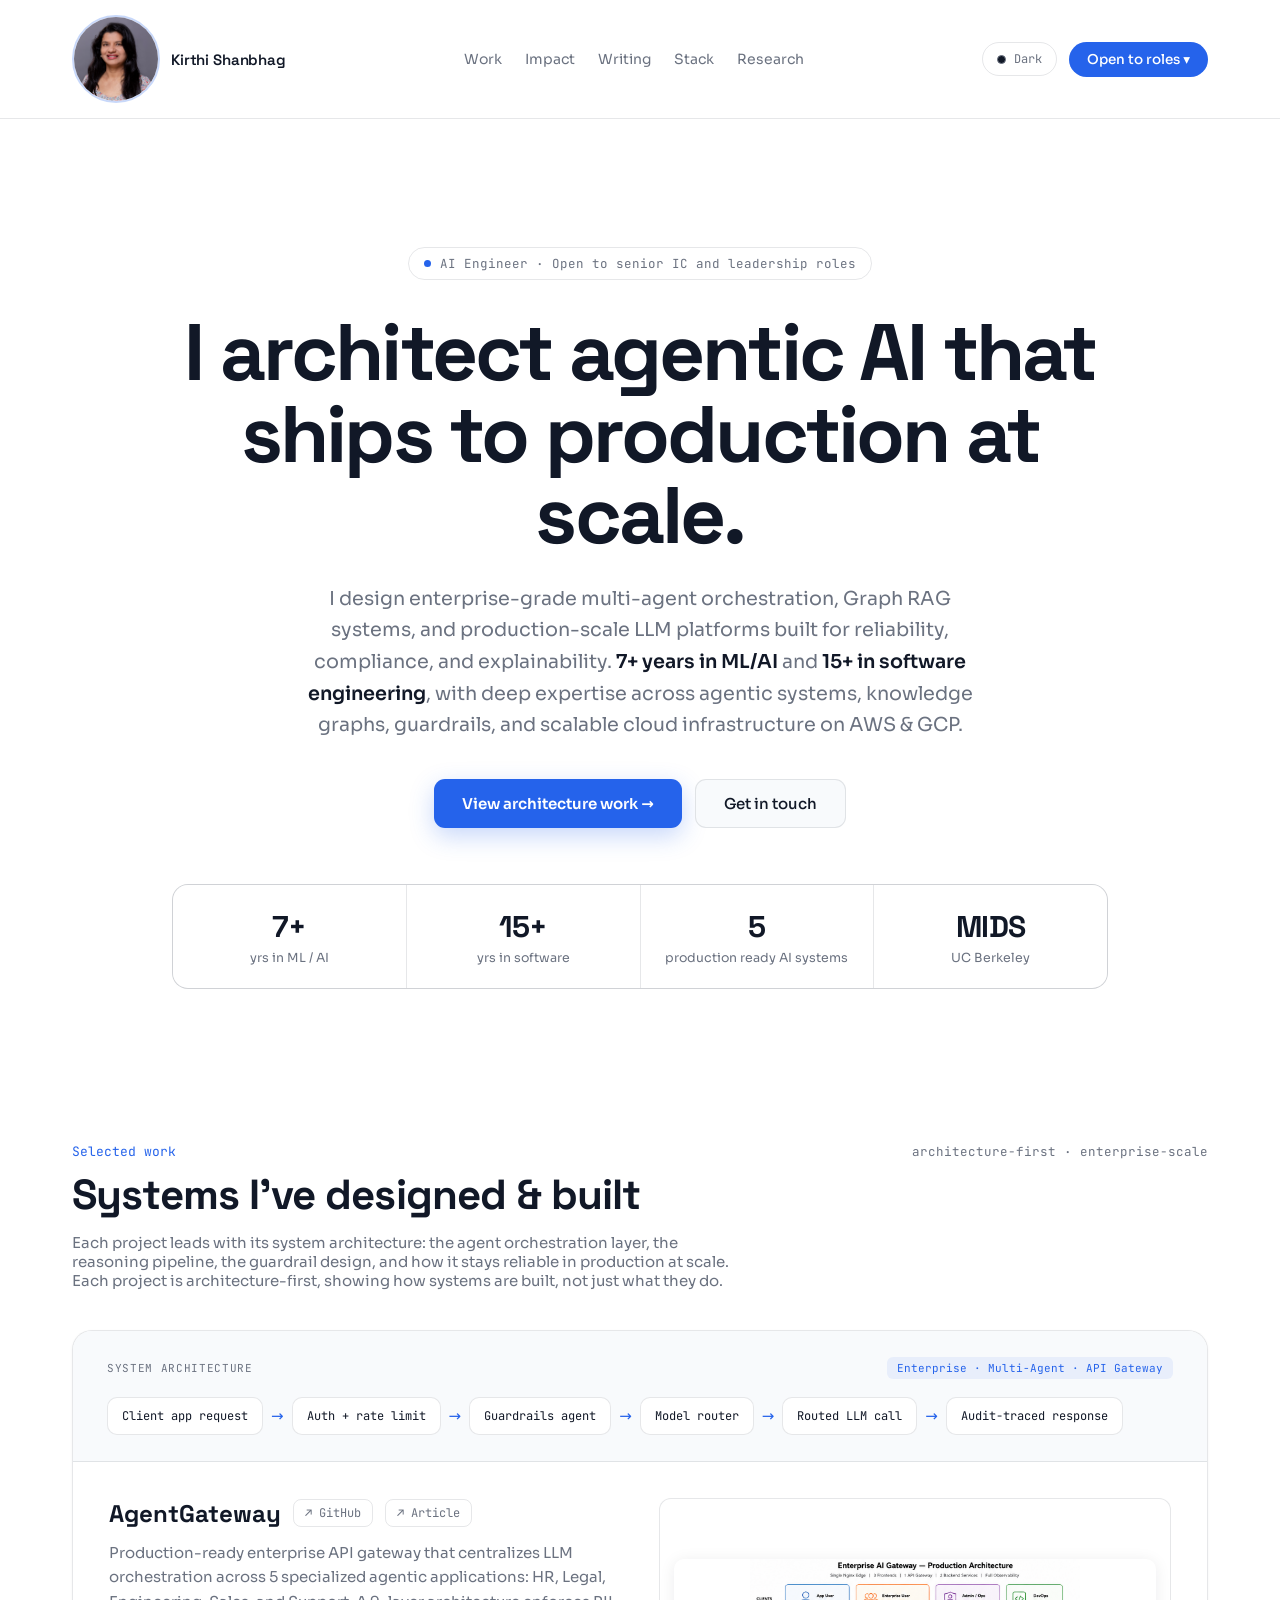
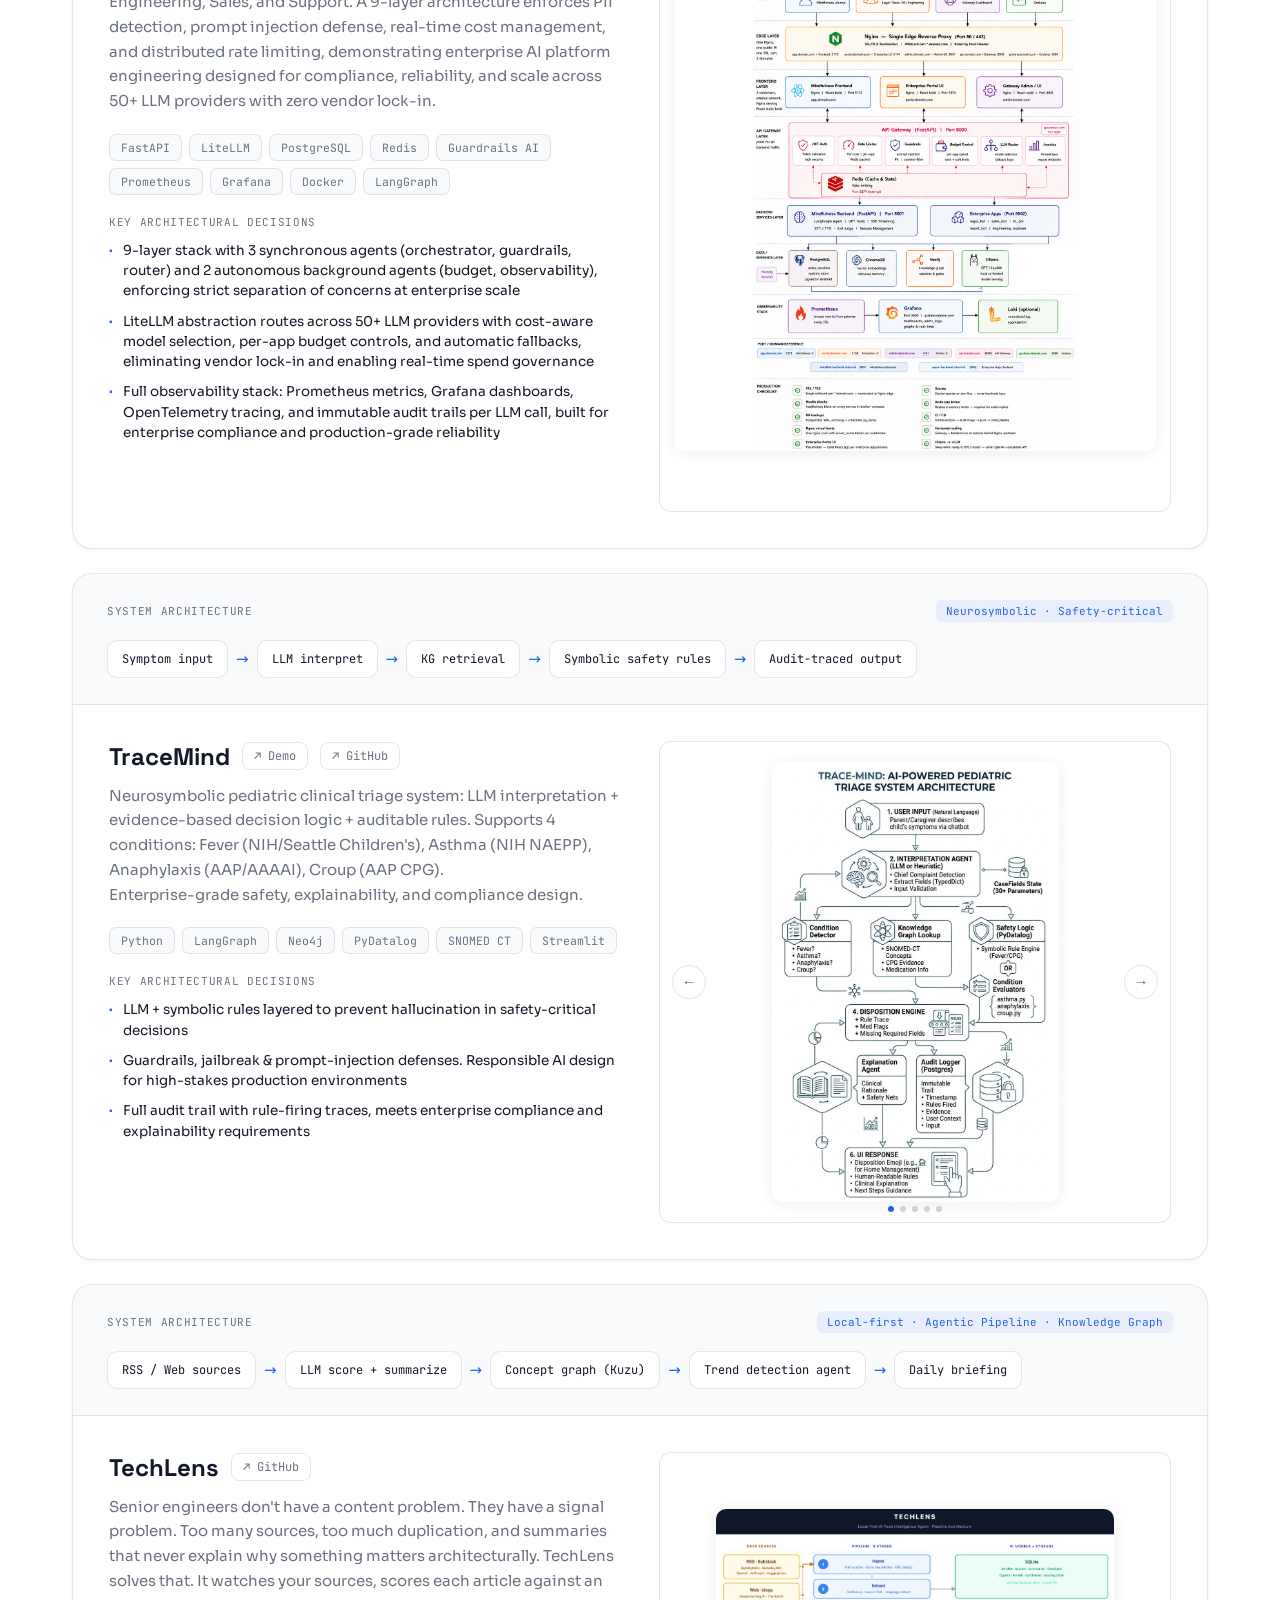
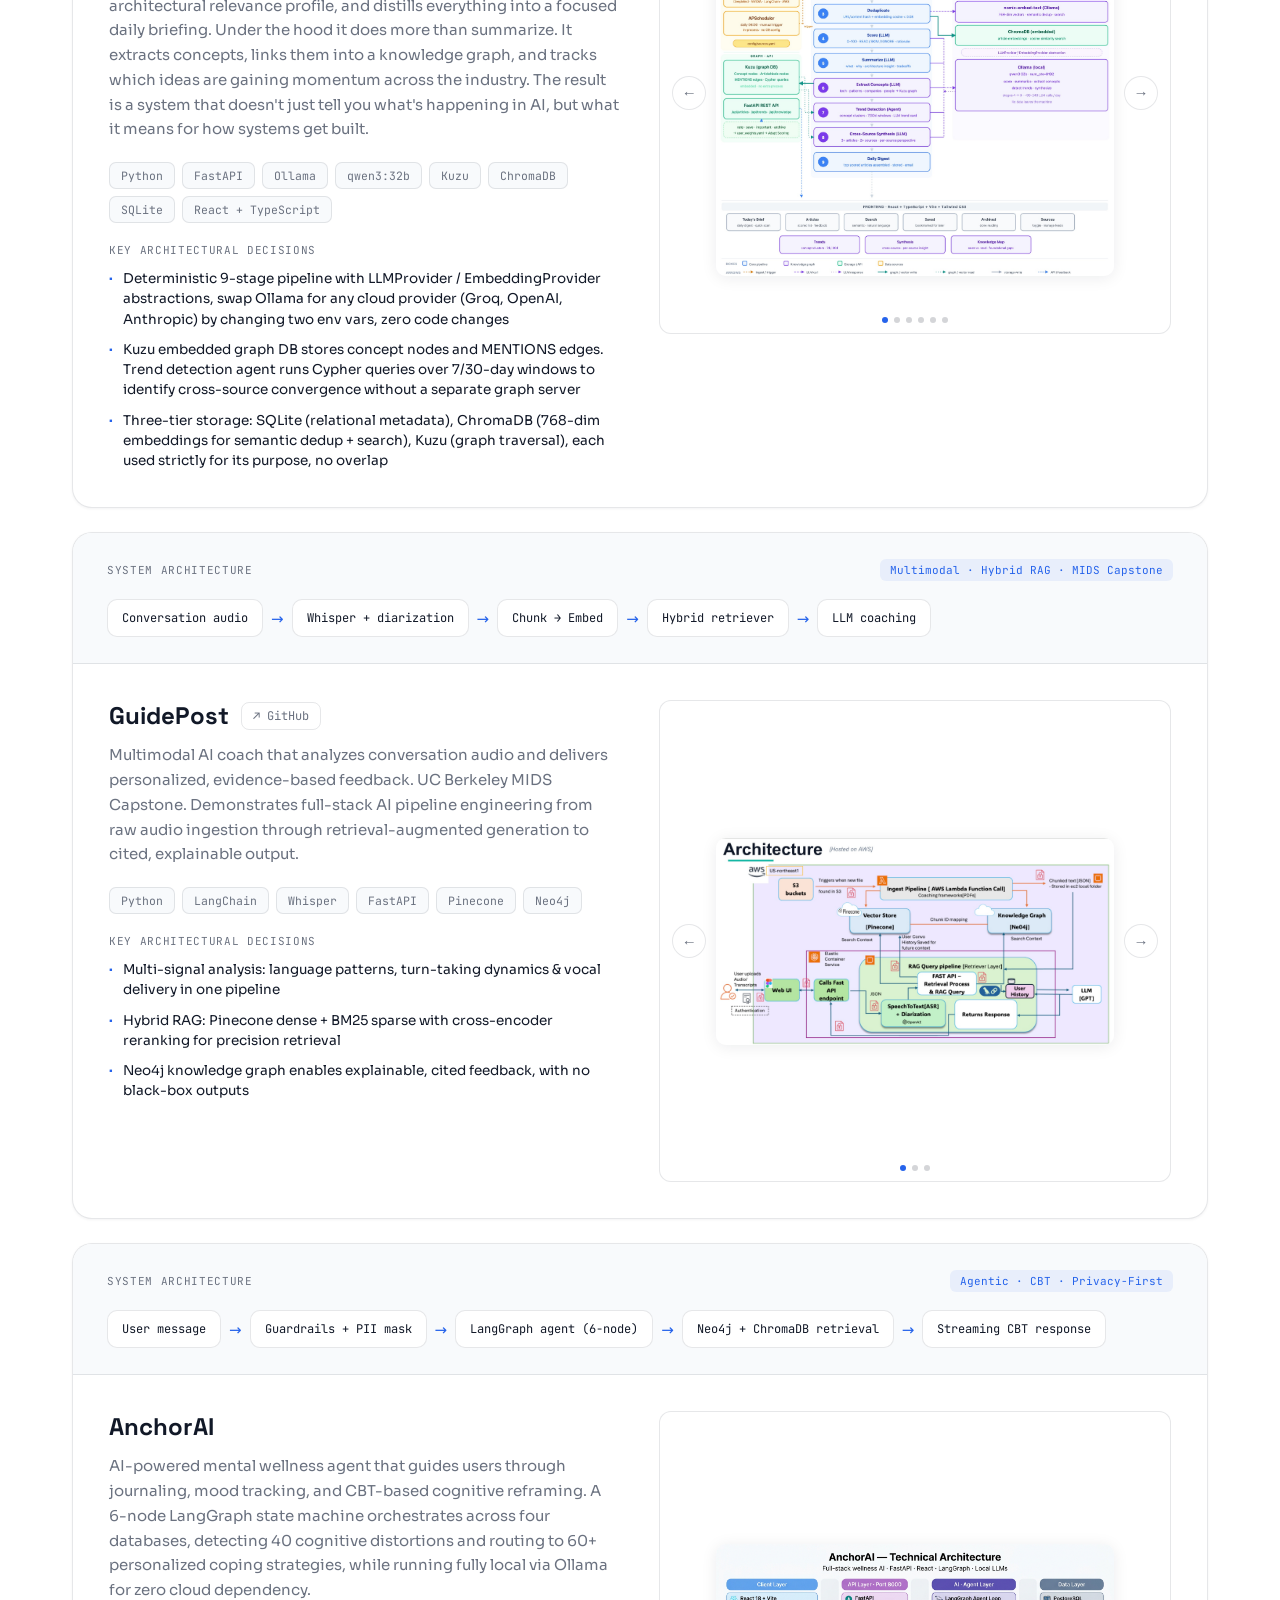
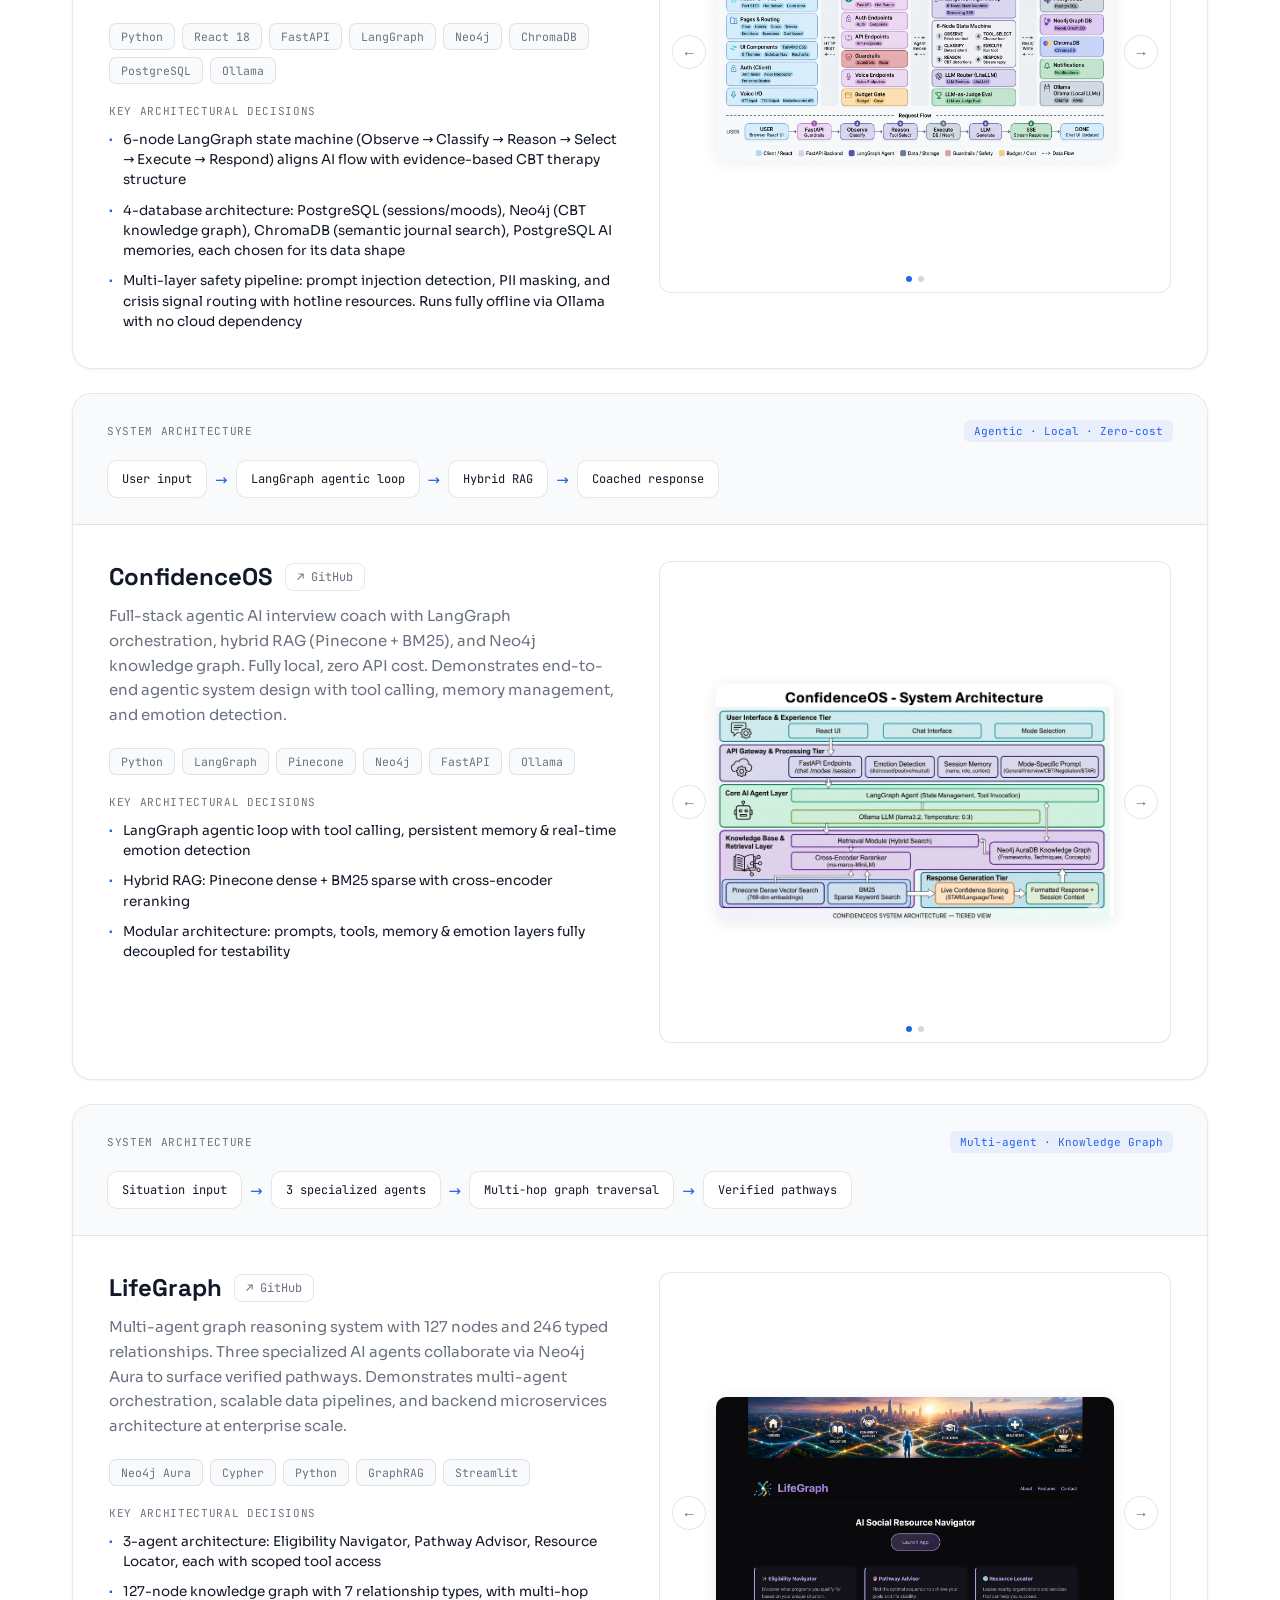
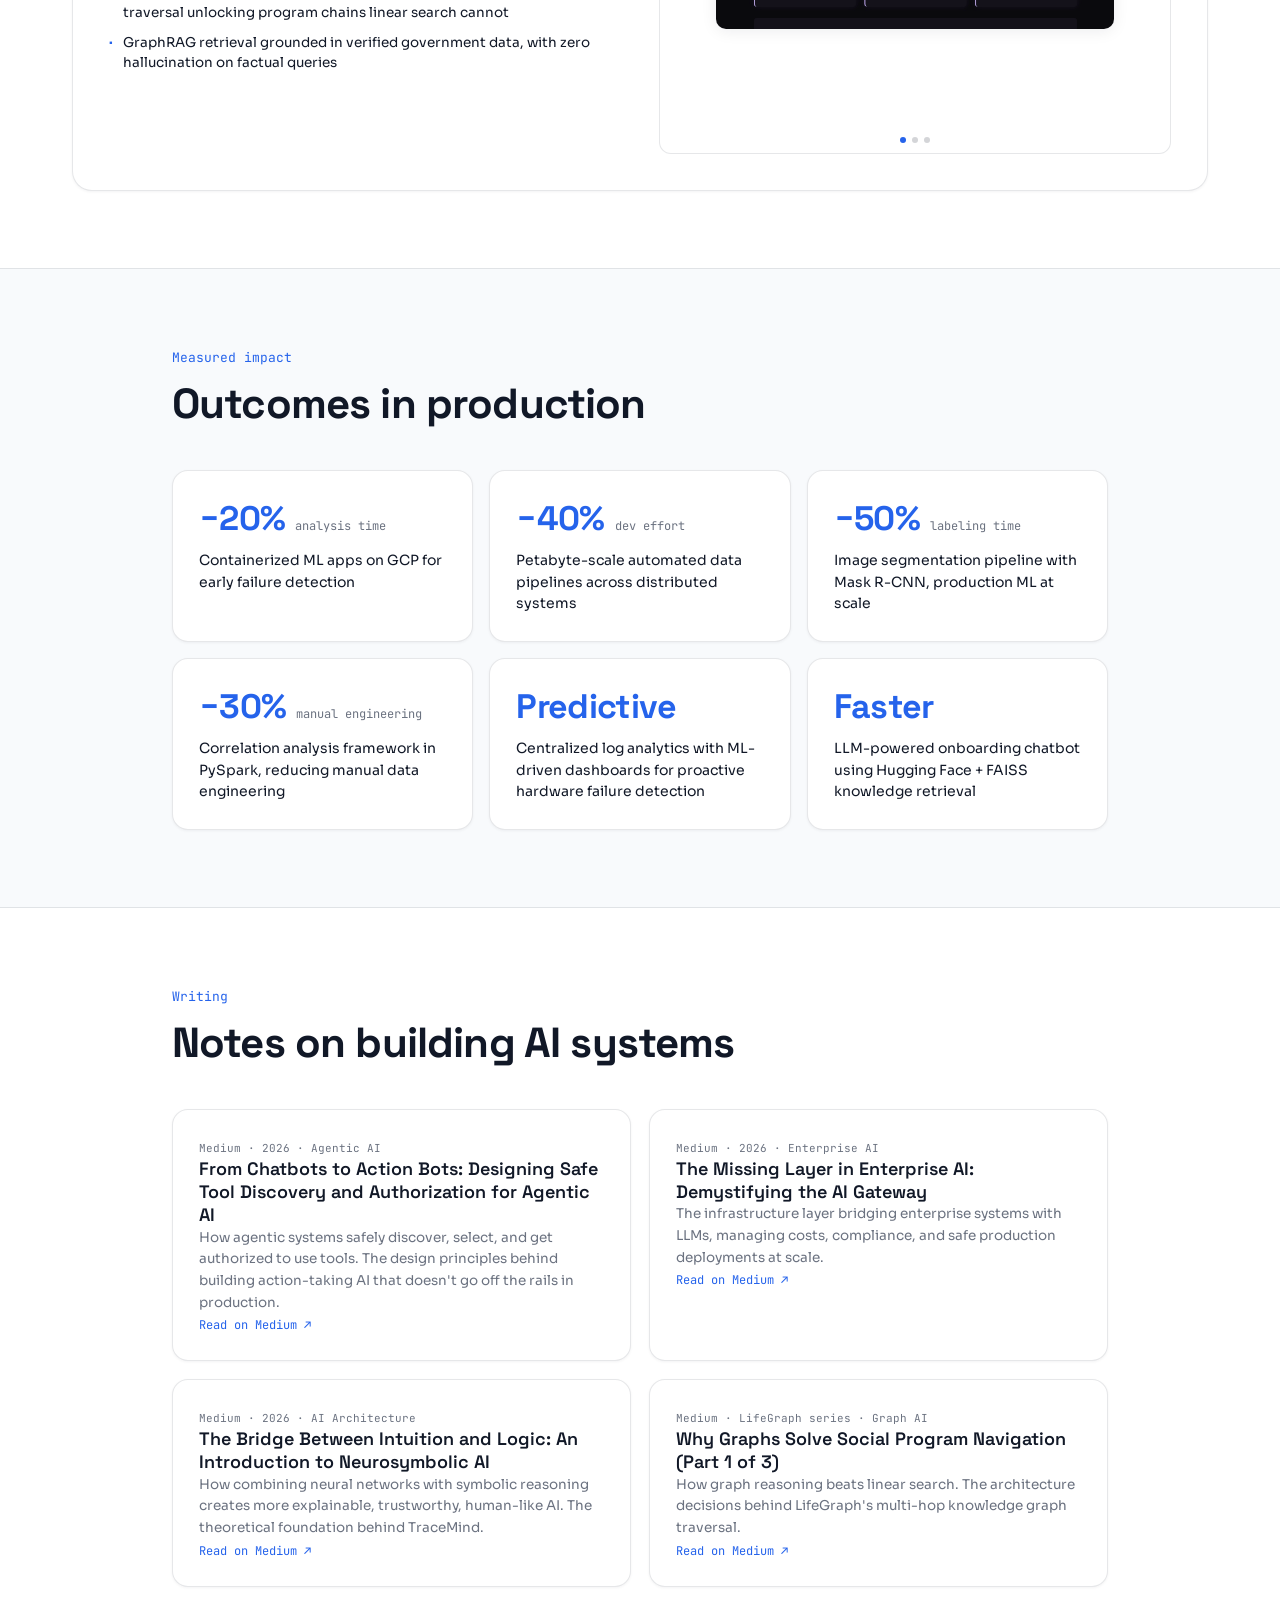
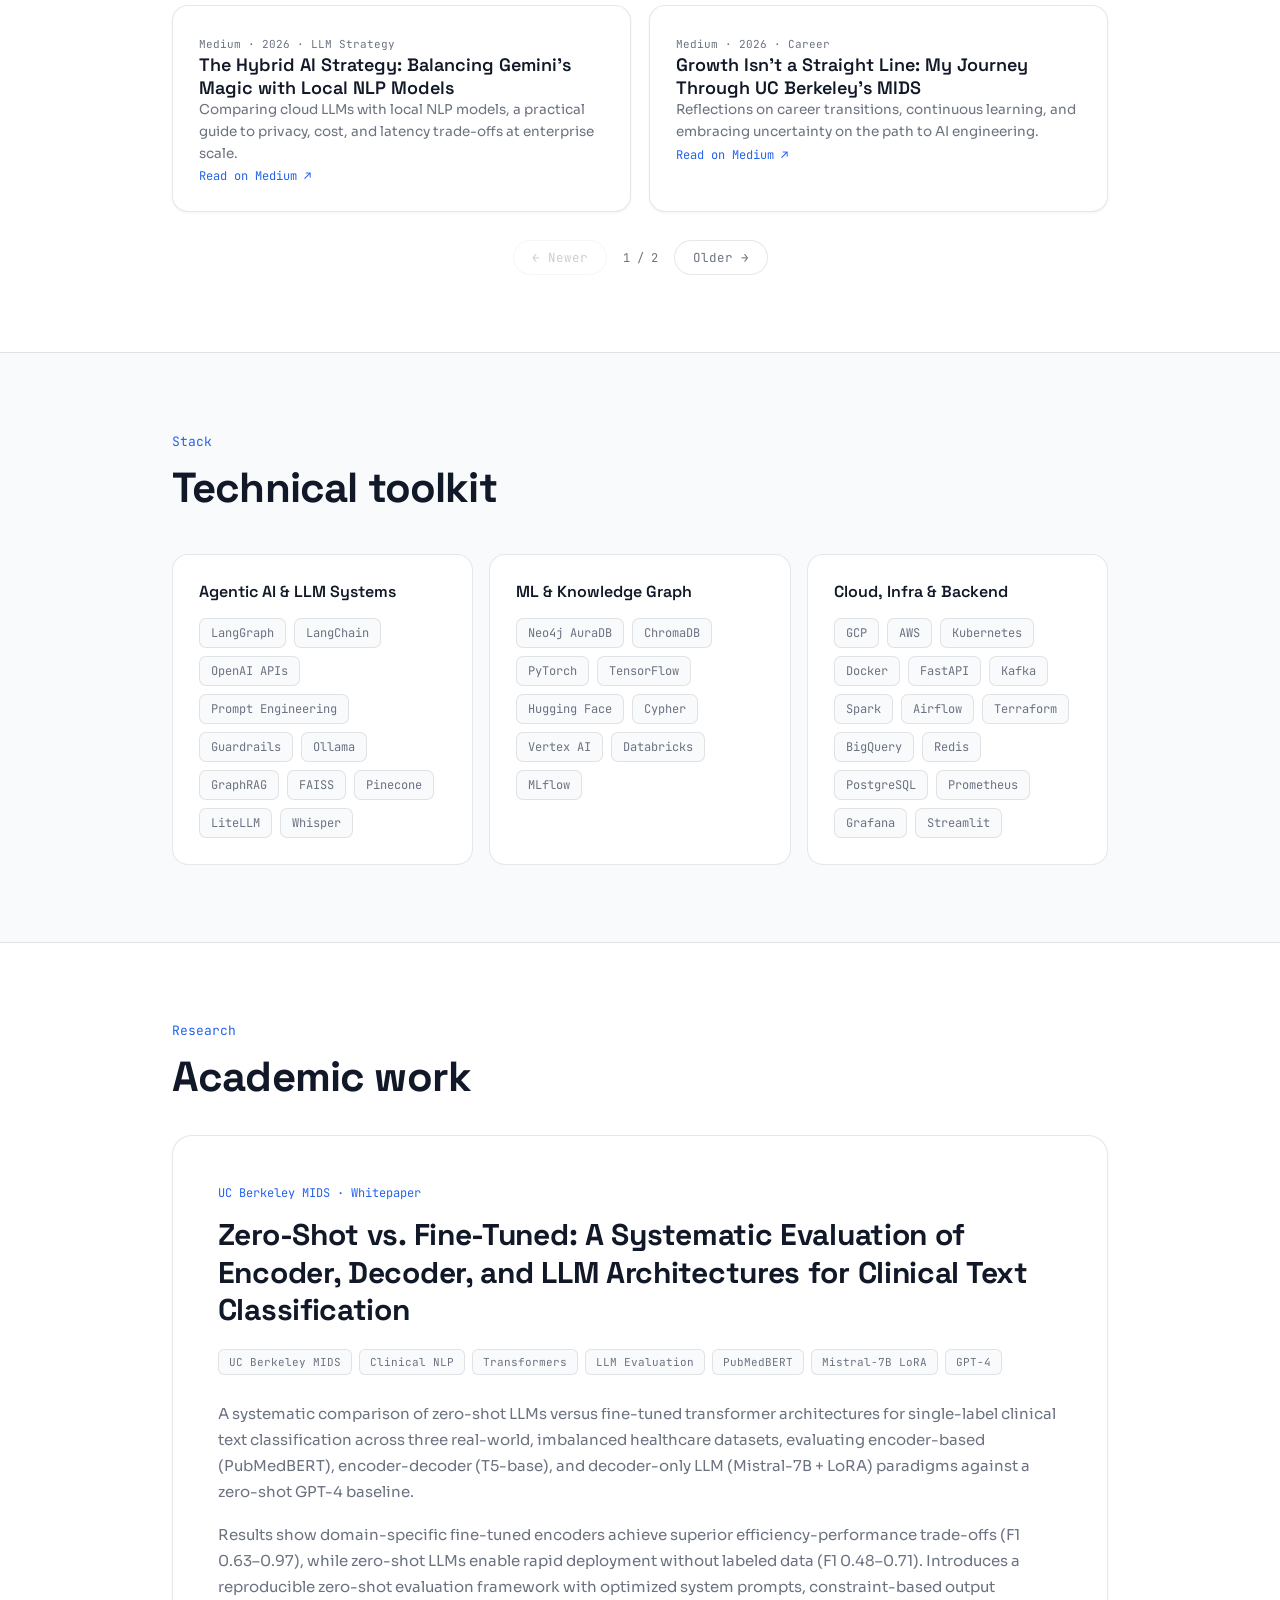
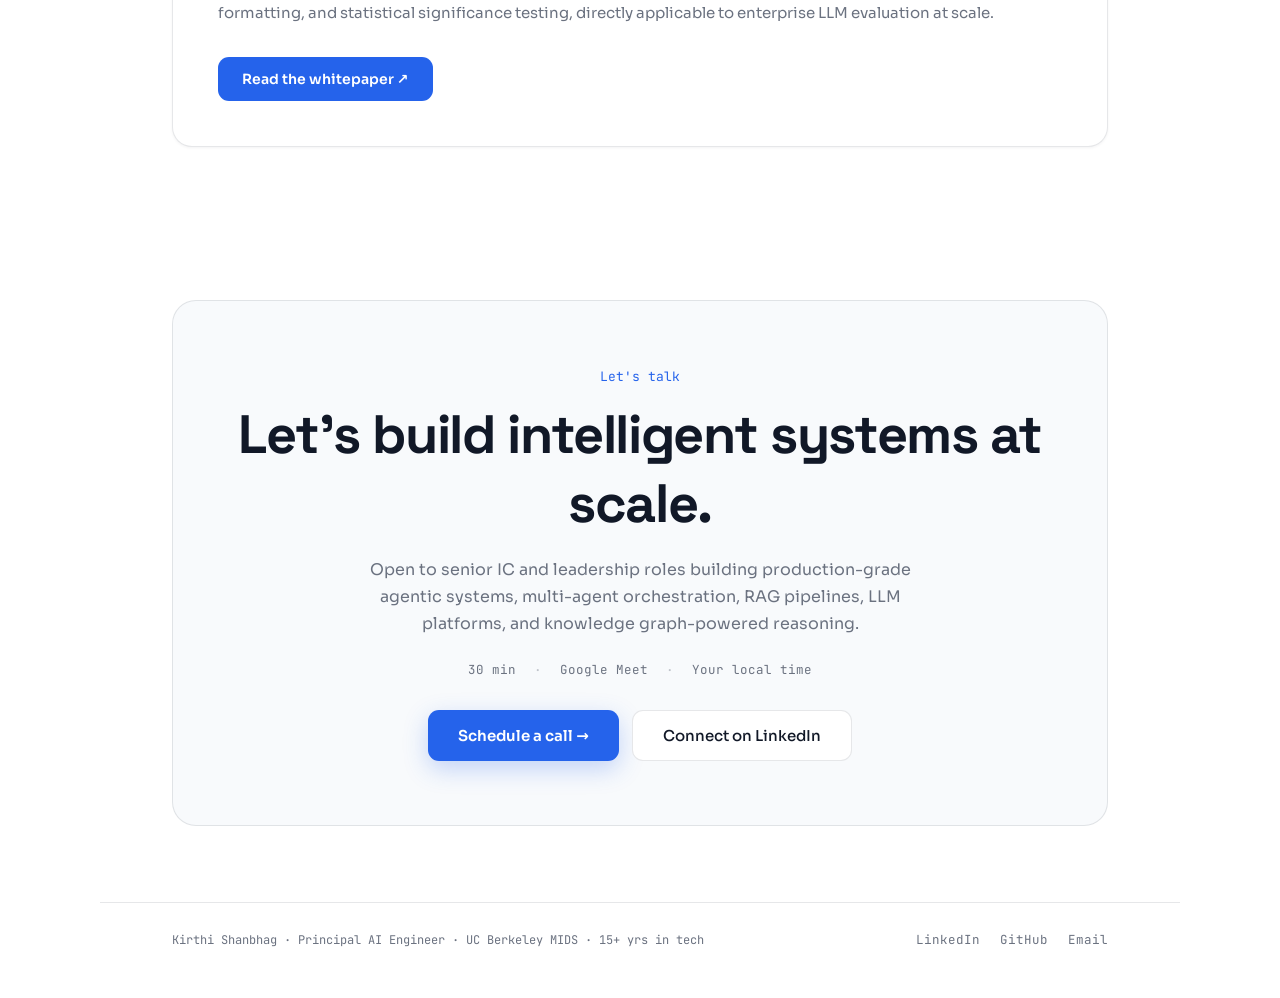
==== commit b358734e: "Updated index page/added new medium post article" ====
--- a/index.html
+++ b/index.html
@@ -570,9 +570,9 @@
 
   </div>
   <div style="display:flex;align-items:center;justify-content:center;gap:16px;margin-top:28px;">
-    <button id="writing-prev" onclick="writingNav(-1)" style="display:inline-flex;align-items:center;gap:6px;padding:8px 18px;border-radius:999px;border:1px solid var(--line,rgba(17,24,39,.12));background:var(--bg,#fff);color:var(--sub,#6b7280);font-family:'JetBrains Mono',monospace;font-size:12.5px;cursor:pointer;transition:all .2s;" onmouseover="this.style.borderColor='var(--accent,#2563eb)';this.style.color='var(--accent,#2563eb)'" onmouseout="this.style.borderColor='var(--line,rgba(17,24,39,.12))';this.style.color='var(--sub,#6b7280)'">← Older</button>
+    <button id="writing-prev" onclick="writingNav(-1)" style="display:inline-flex;align-items:center;gap:6px;padding:8px 18px;border-radius:999px;border:1px solid var(--line,rgba(17,24,39,.12));background:var(--bg,#fff);color:var(--sub,#6b7280);font-family:'JetBrains Mono',monospace;font-size:12.5px;cursor:pointer;transition:all .2s;" onmouseover="this.style.borderColor='var(--accent,#2563eb)';this.style.color='var(--accent,#2563eb)'" onmouseout="this.style.borderColor='var(--line,rgba(17,24,39,.12))';this.style.color='var(--sub,#6b7280)'">← Newer</button>
     <span id="writing-page-label" style="font-family:'JetBrains Mono',monospace;font-size:12px;color:var(--sub,#6b7280);">1 / 2</span>
-    <button id="writing-next" onclick="writingNav(1)" style="display:inline-flex;align-items:center;gap:6px;padding:8px 18px;border-radius:999px;border:1px solid var(--line,rgba(17,24,39,.12));background:var(--bg,#fff);color:var(--sub,#6b7280);font-family:'JetBrains Mono',monospace;font-size:12.5px;cursor:pointer;transition:all .2s;" onmouseover="this.style.borderColor='var(--accent,#2563eb)';this.style.color='var(--accent,#2563eb)'" onmouseout="this.style.borderColor='var(--line,rgba(17,24,39,.12))';this.style.color='var(--sub,#6b7280)'">Newer →</button>
+    <button id="writing-next" onclick="writingNav(1)" style="display:inline-flex;align-items:center;gap:6px;padding:8px 18px;border-radius:999px;border:1px solid var(--line,rgba(17,24,39,.12));background:var(--bg,#fff);color:var(--sub,#6b7280);font-family:'JetBrains Mono',monospace;font-size:12.5px;cursor:pointer;transition:all .2s;" onmouseover="this.style.borderColor='var(--accent,#2563eb)';this.style.color='var(--accent,#2563eb)'" onmouseout="this.style.borderColor='var(--line,rgba(17,24,39,.12))';this.style.color='var(--sub,#6b7280)'">Older →</button>
   </div>
 </section>
 
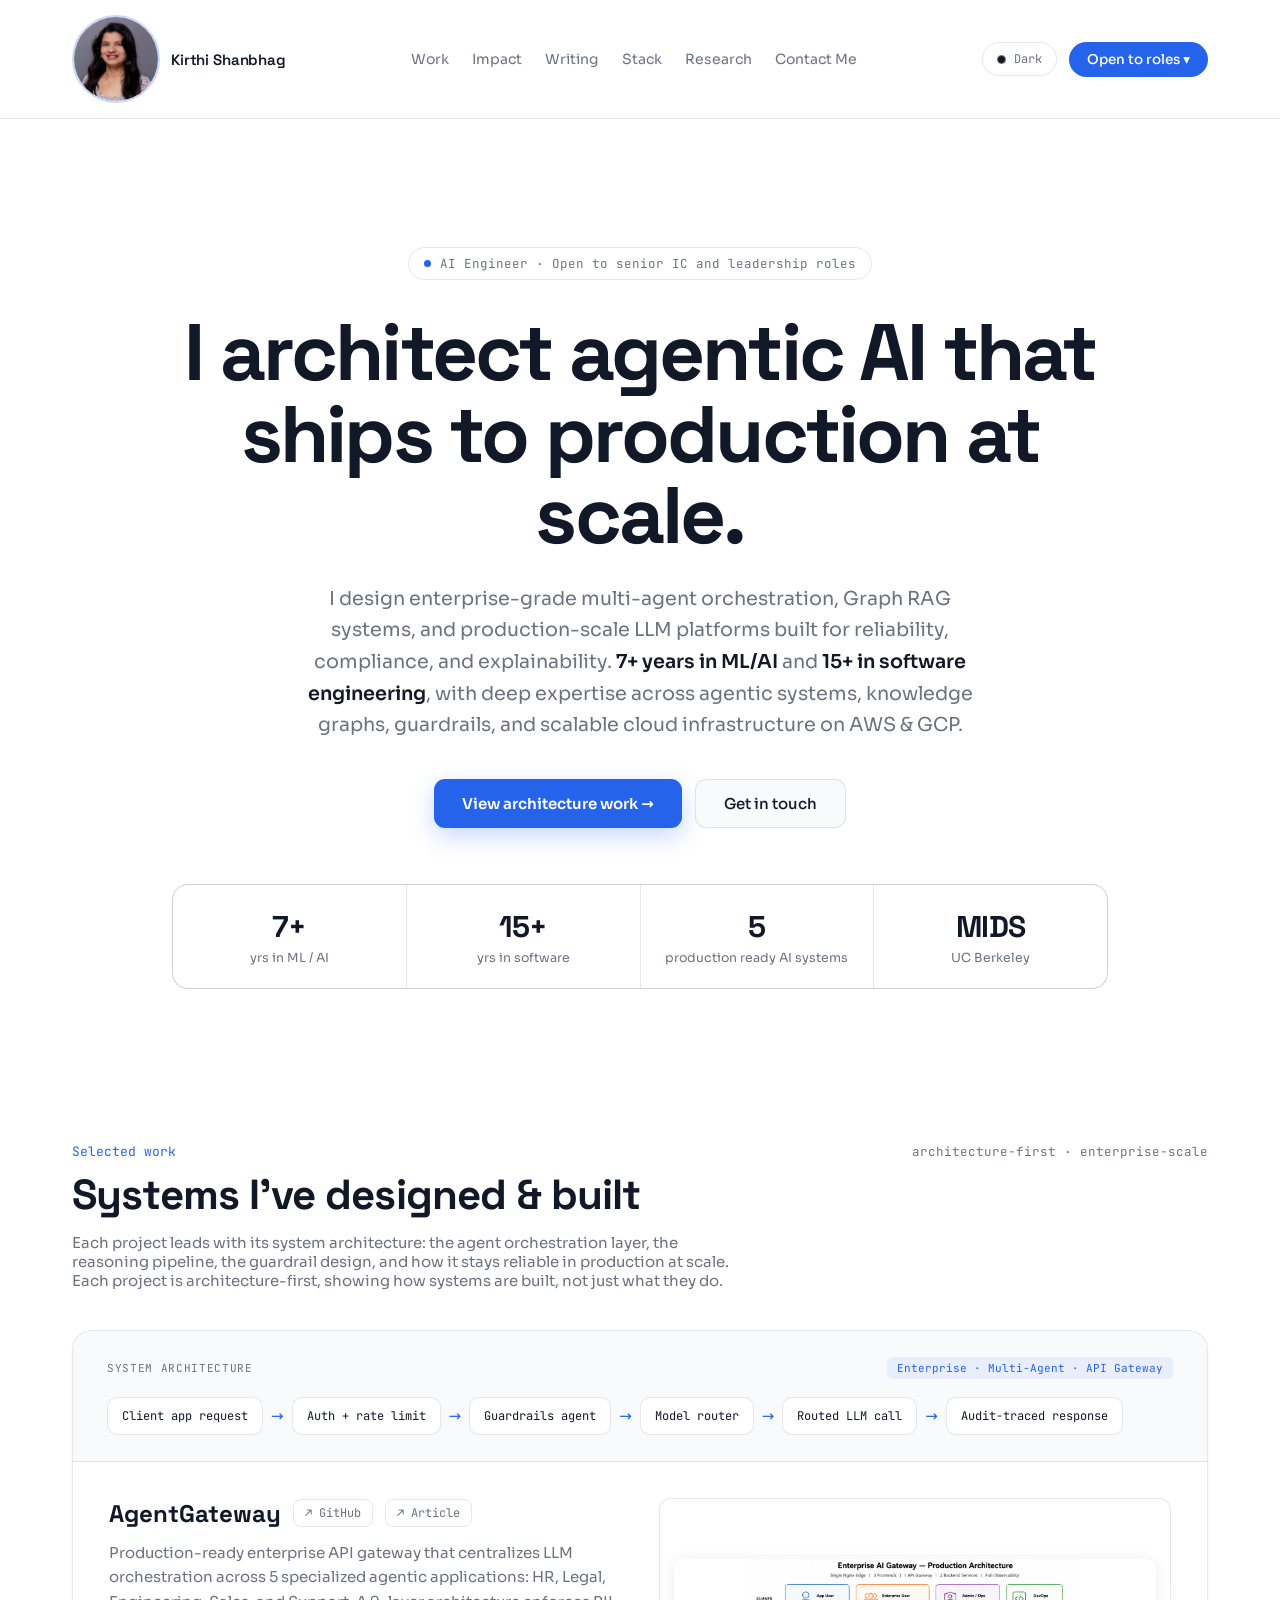
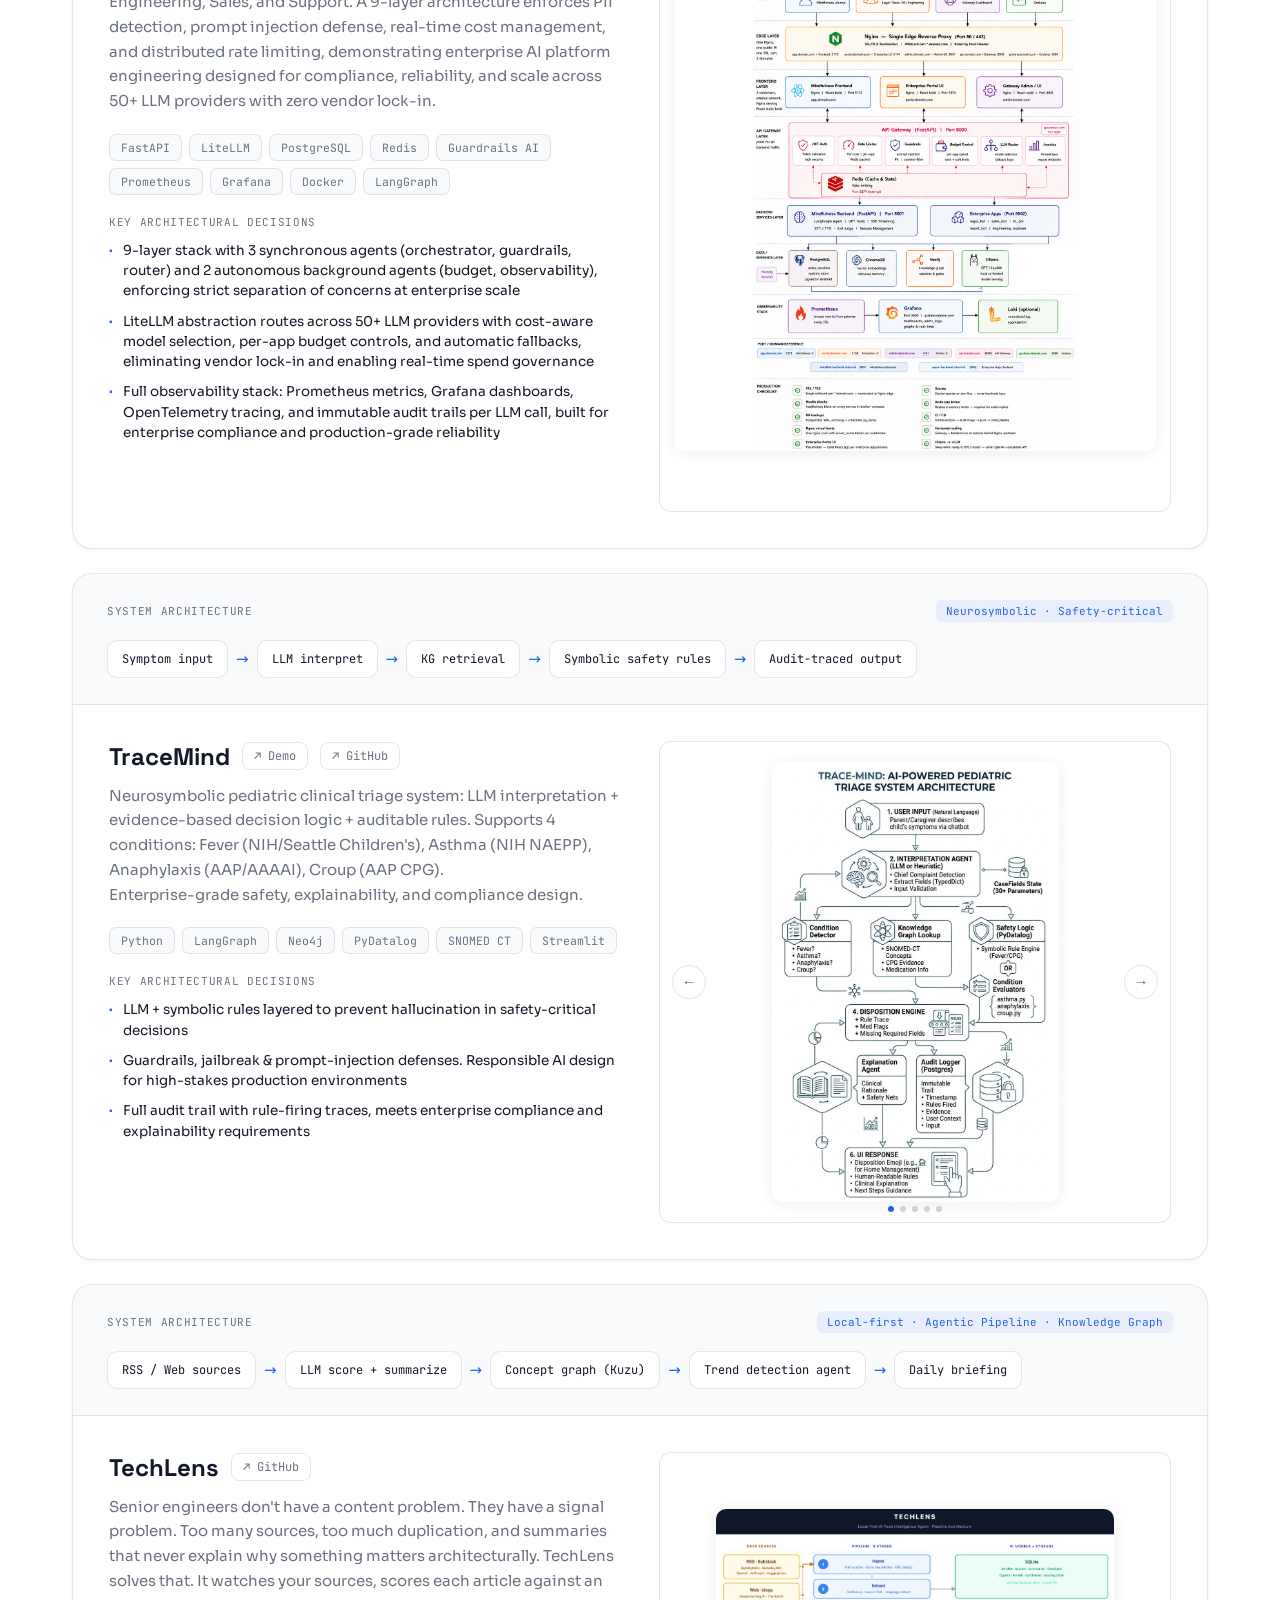
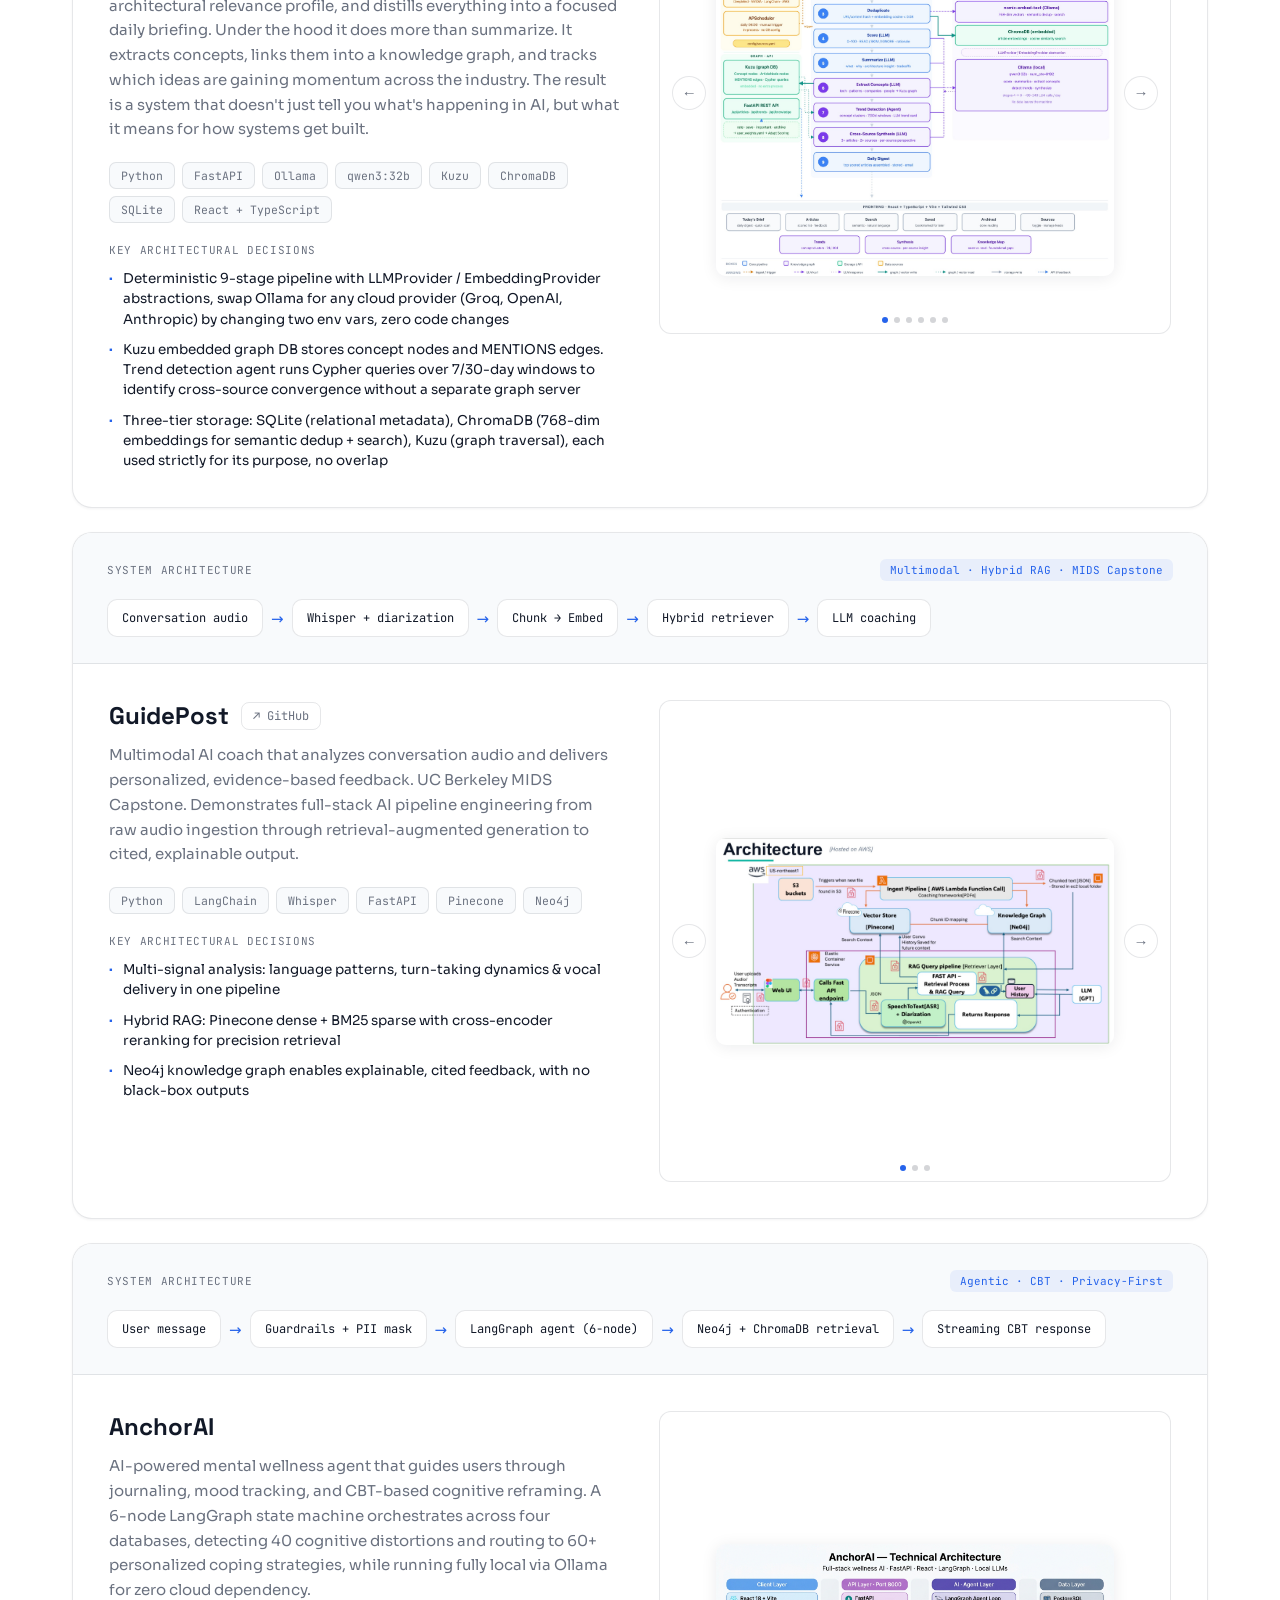
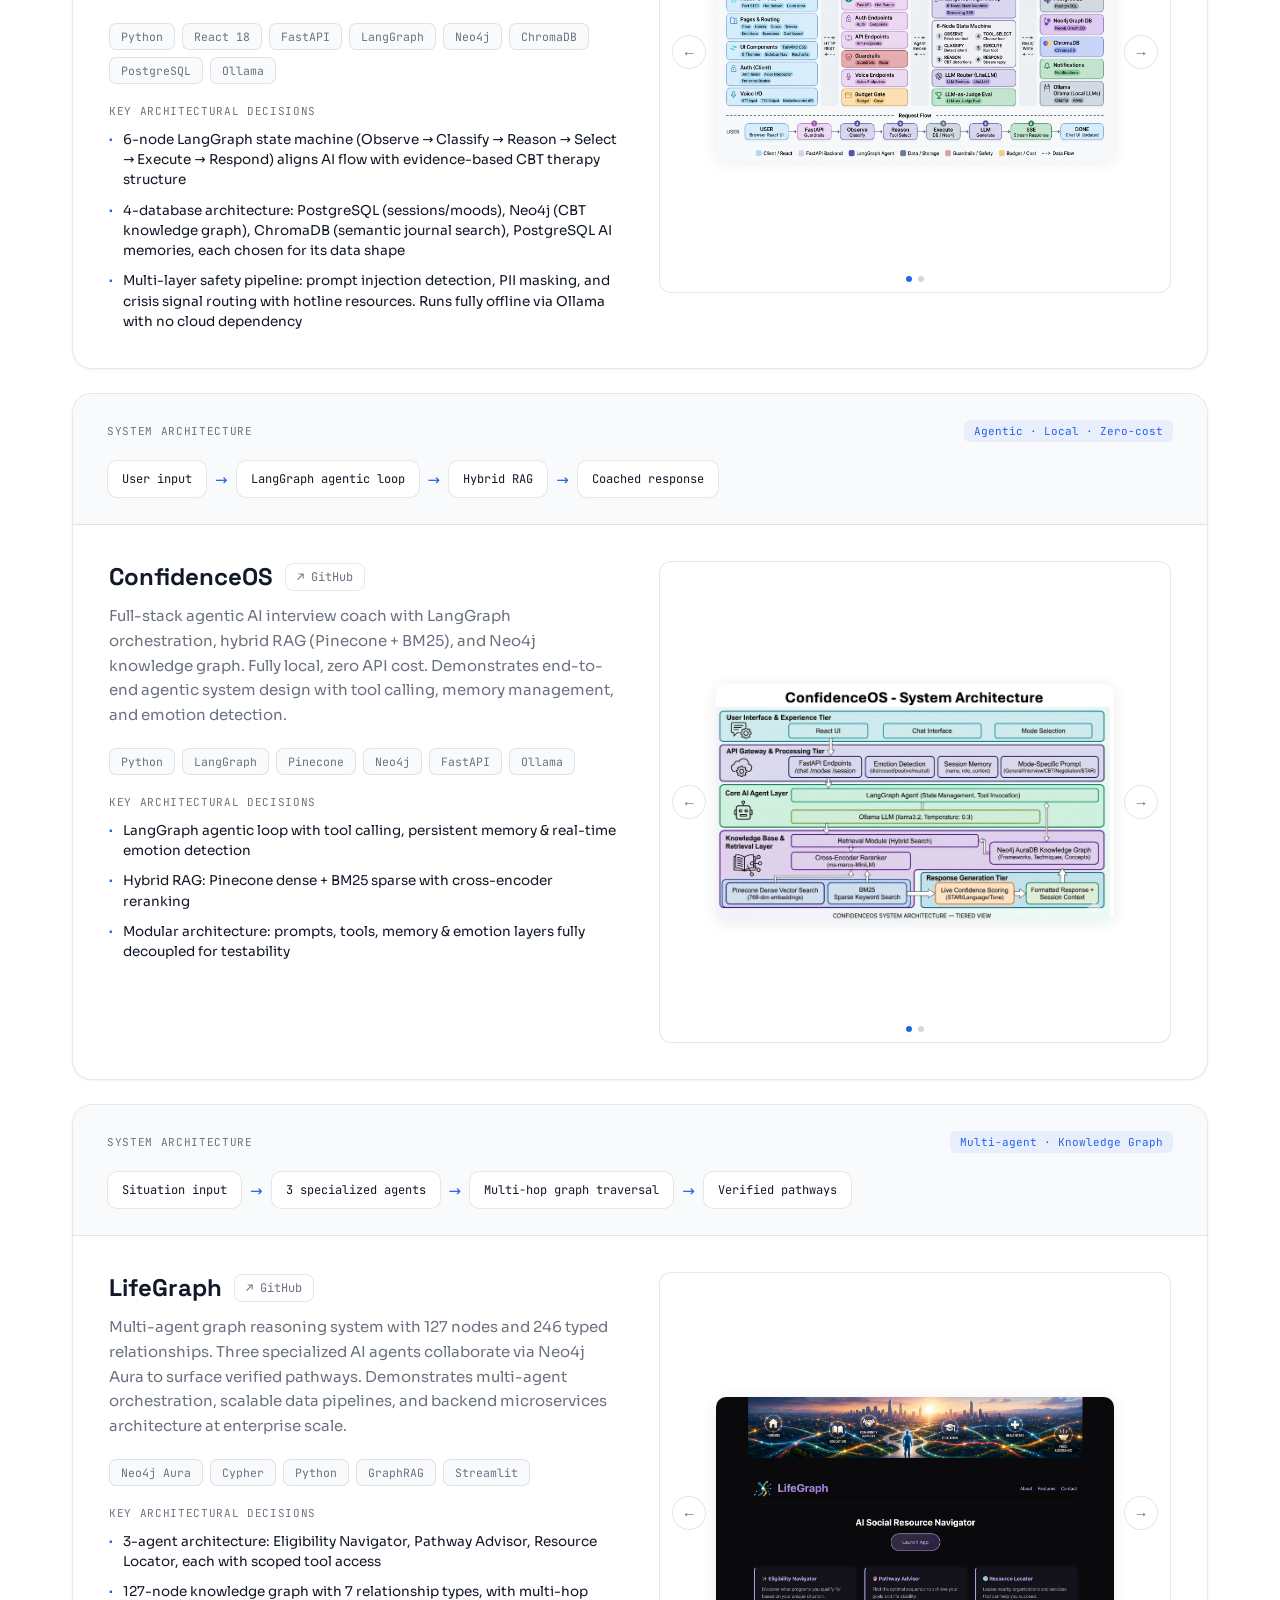
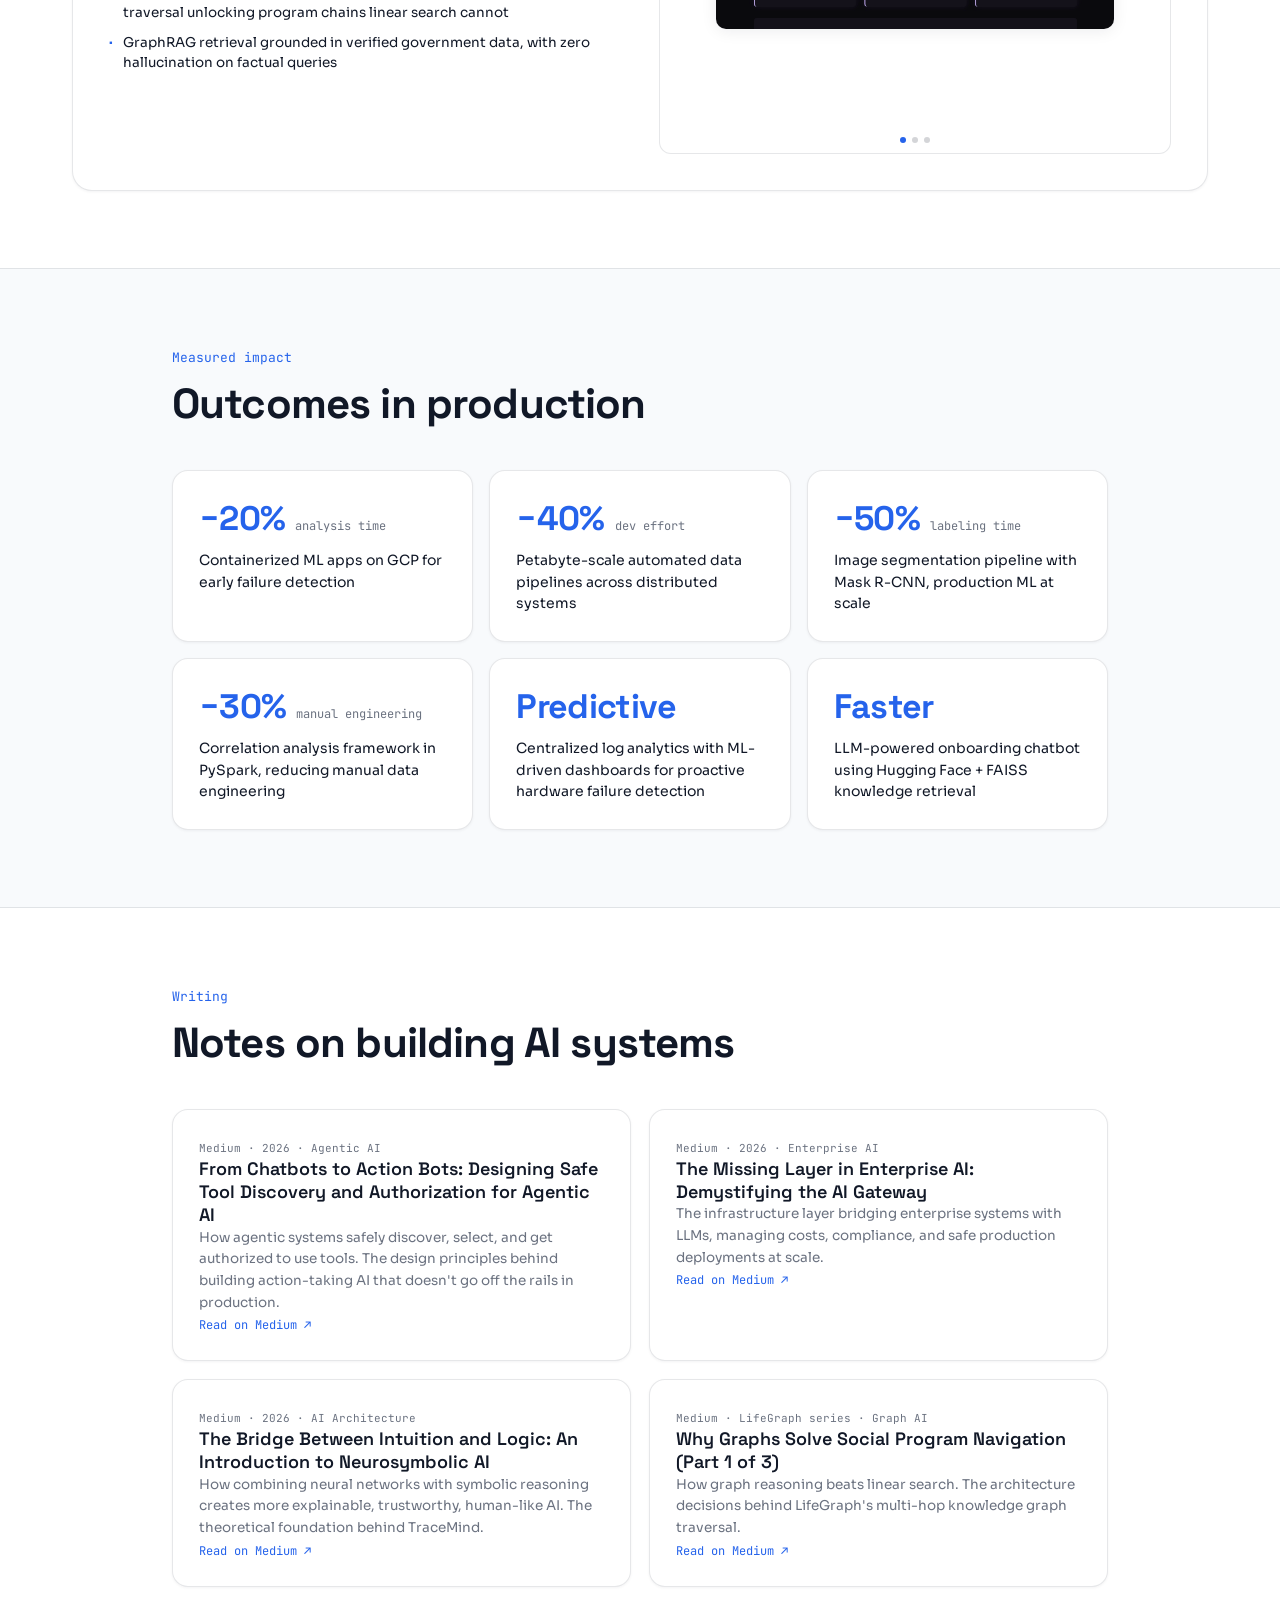
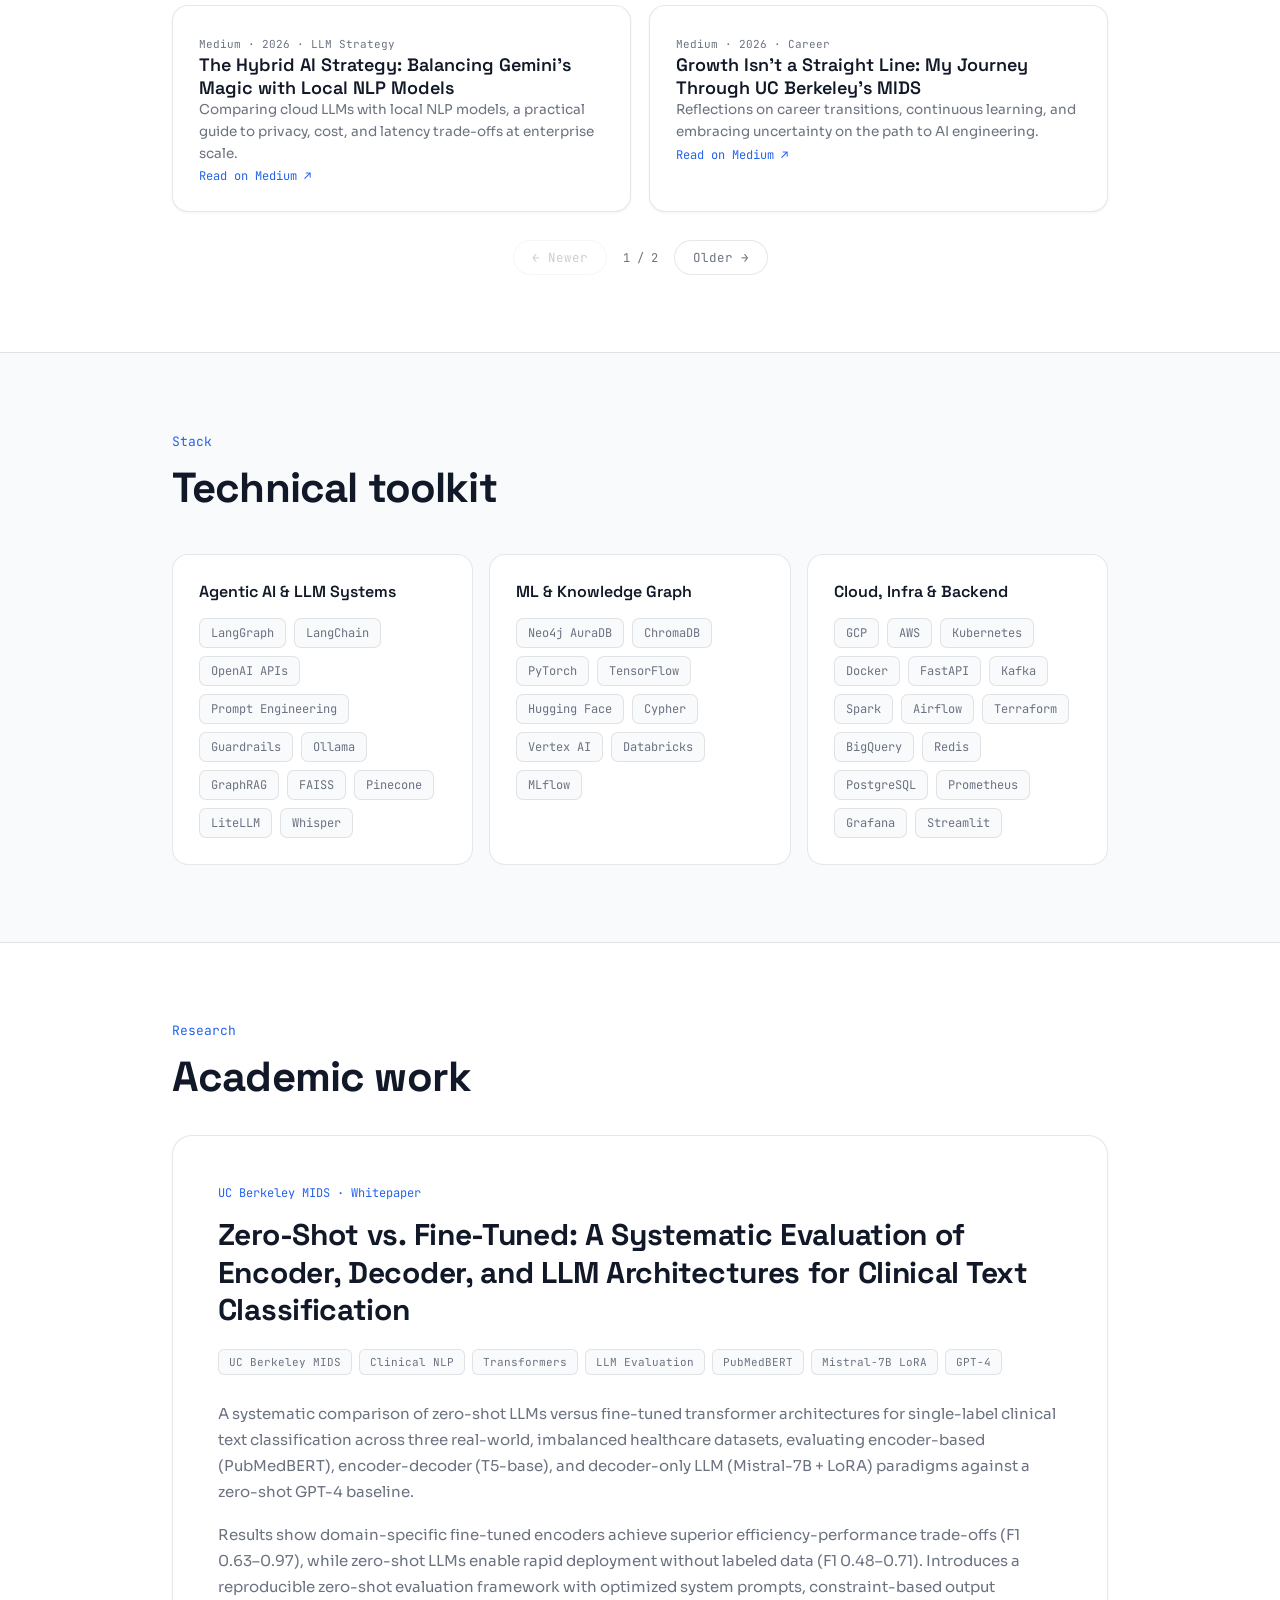
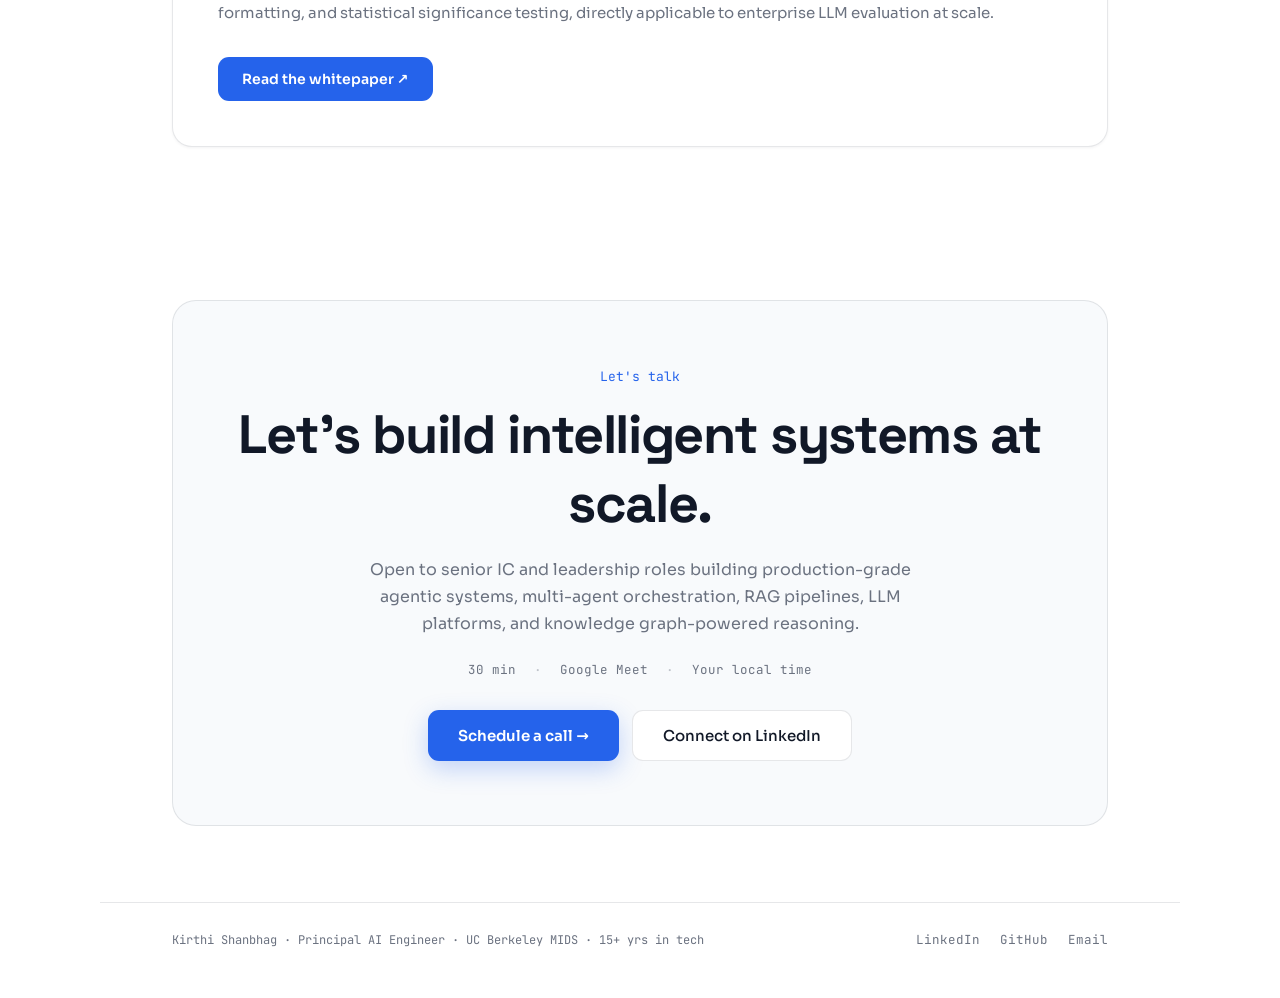
==== commit 0b502bb0: "Updating portfolio page" ====
--- a/index.html
+++ b/index.html
@@ -62,6 +62,7 @@
     <a href="#writing" style="color:var(--sub,#6b7280);" onmouseover="this.style.color='var(--ink,#111827)'" onmouseout="this.style.color='var(--sub,#6b7280)'">Writing</a>
     <a href="#skills" style="color:var(--sub,#6b7280);" onmouseover="this.style.color='var(--ink,#111827)'" onmouseout="this.style.color='var(--sub,#6b7280)'">Stack</a>
     <a href="#research" style="color:var(--sub,#6b7280);" onmouseover="this.style.color='var(--ink,#111827)'" onmouseout="this.style.color='var(--sub,#6b7280)'">Research</a>
+    <a href="#contact" style="color:var(--sub,#6b7280);" onmouseover="this.style.color='var(--ink,#111827)'" onmouseout="this.style.color='var(--sub,#6b7280)'">Contact Me</a>
   </div>
   <div style="display:flex;align-items:center;gap:12px;">
     <button id="themeBtn" onclick="toggleTheme()" aria-label="Toggle theme" style="display:inline-flex;align-items:center;gap:8px;padding:8px 14px;border-radius:999px;border:1px solid var(--line,rgba(17,24,39,.12));background:transparent;color:var(--sub,#6b7280);font-family:'JetBrains Mono',monospace;font-size:12px;cursor:pointer;">
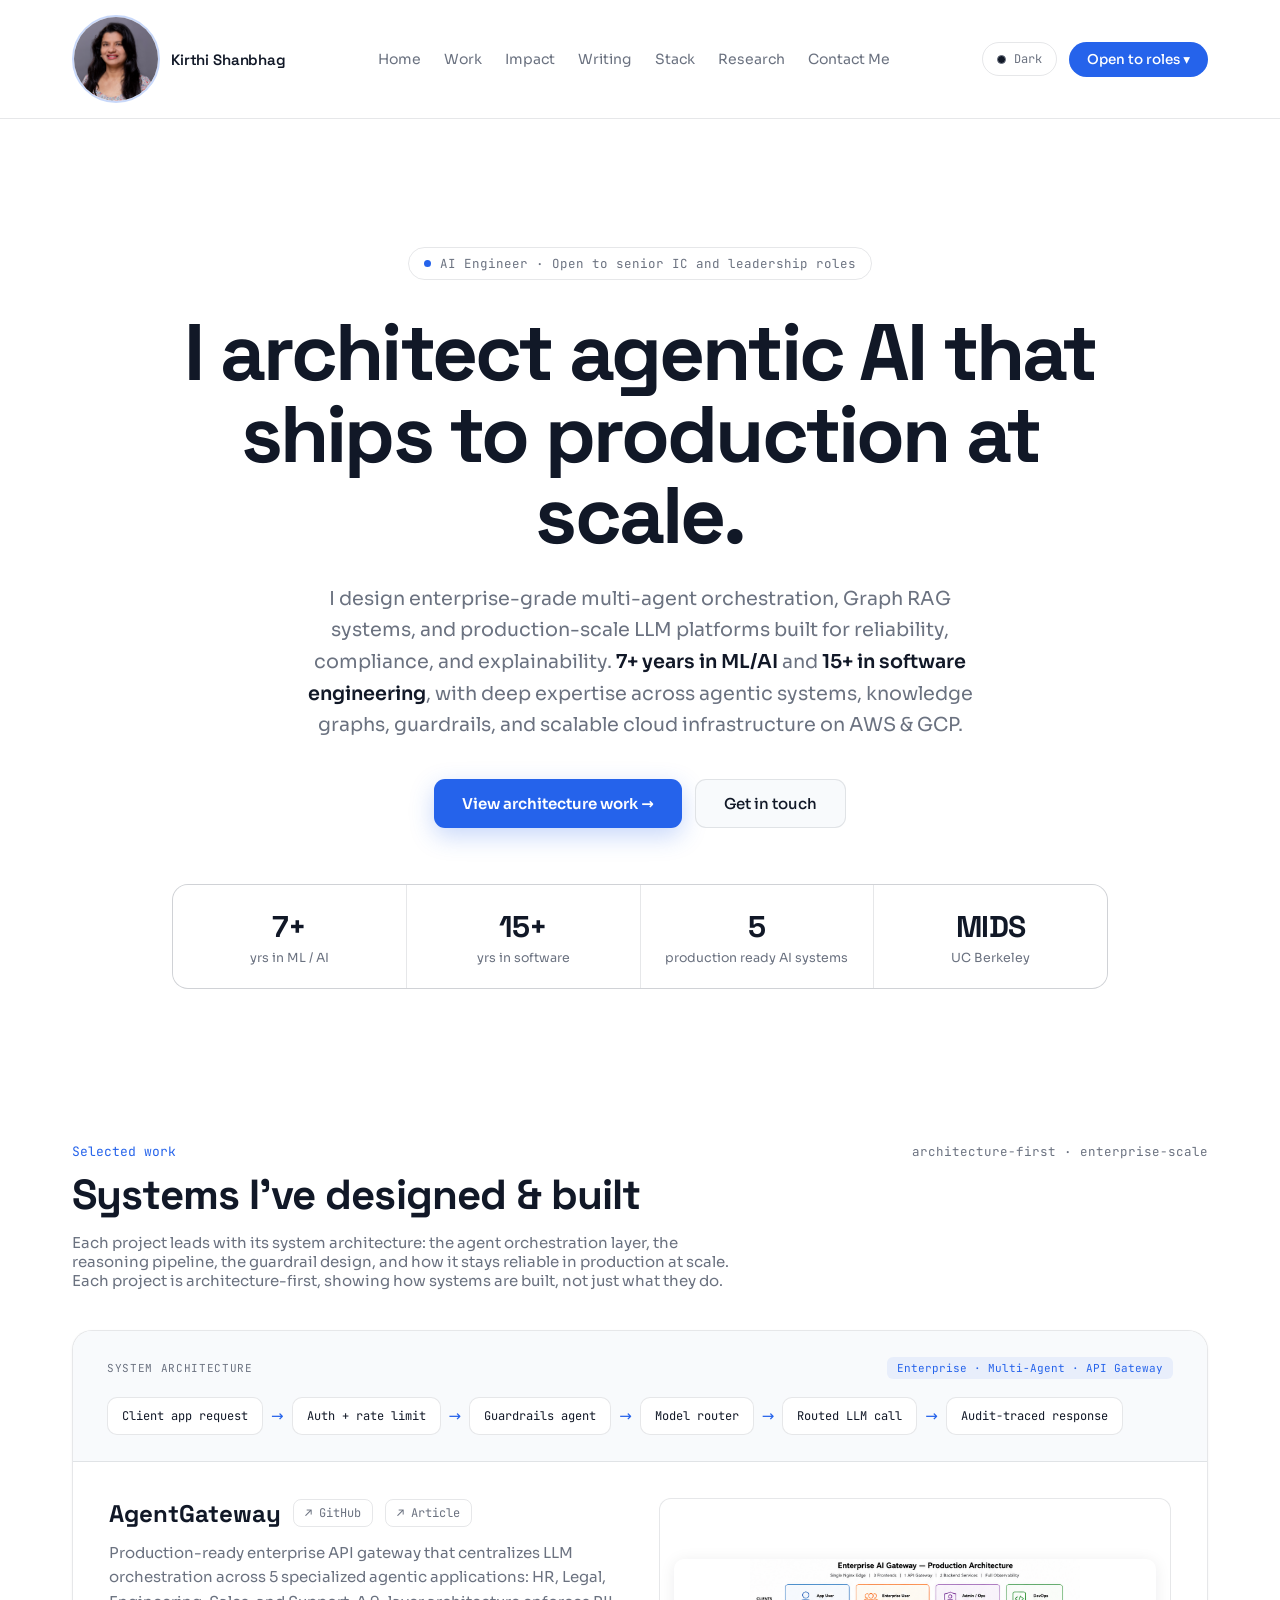
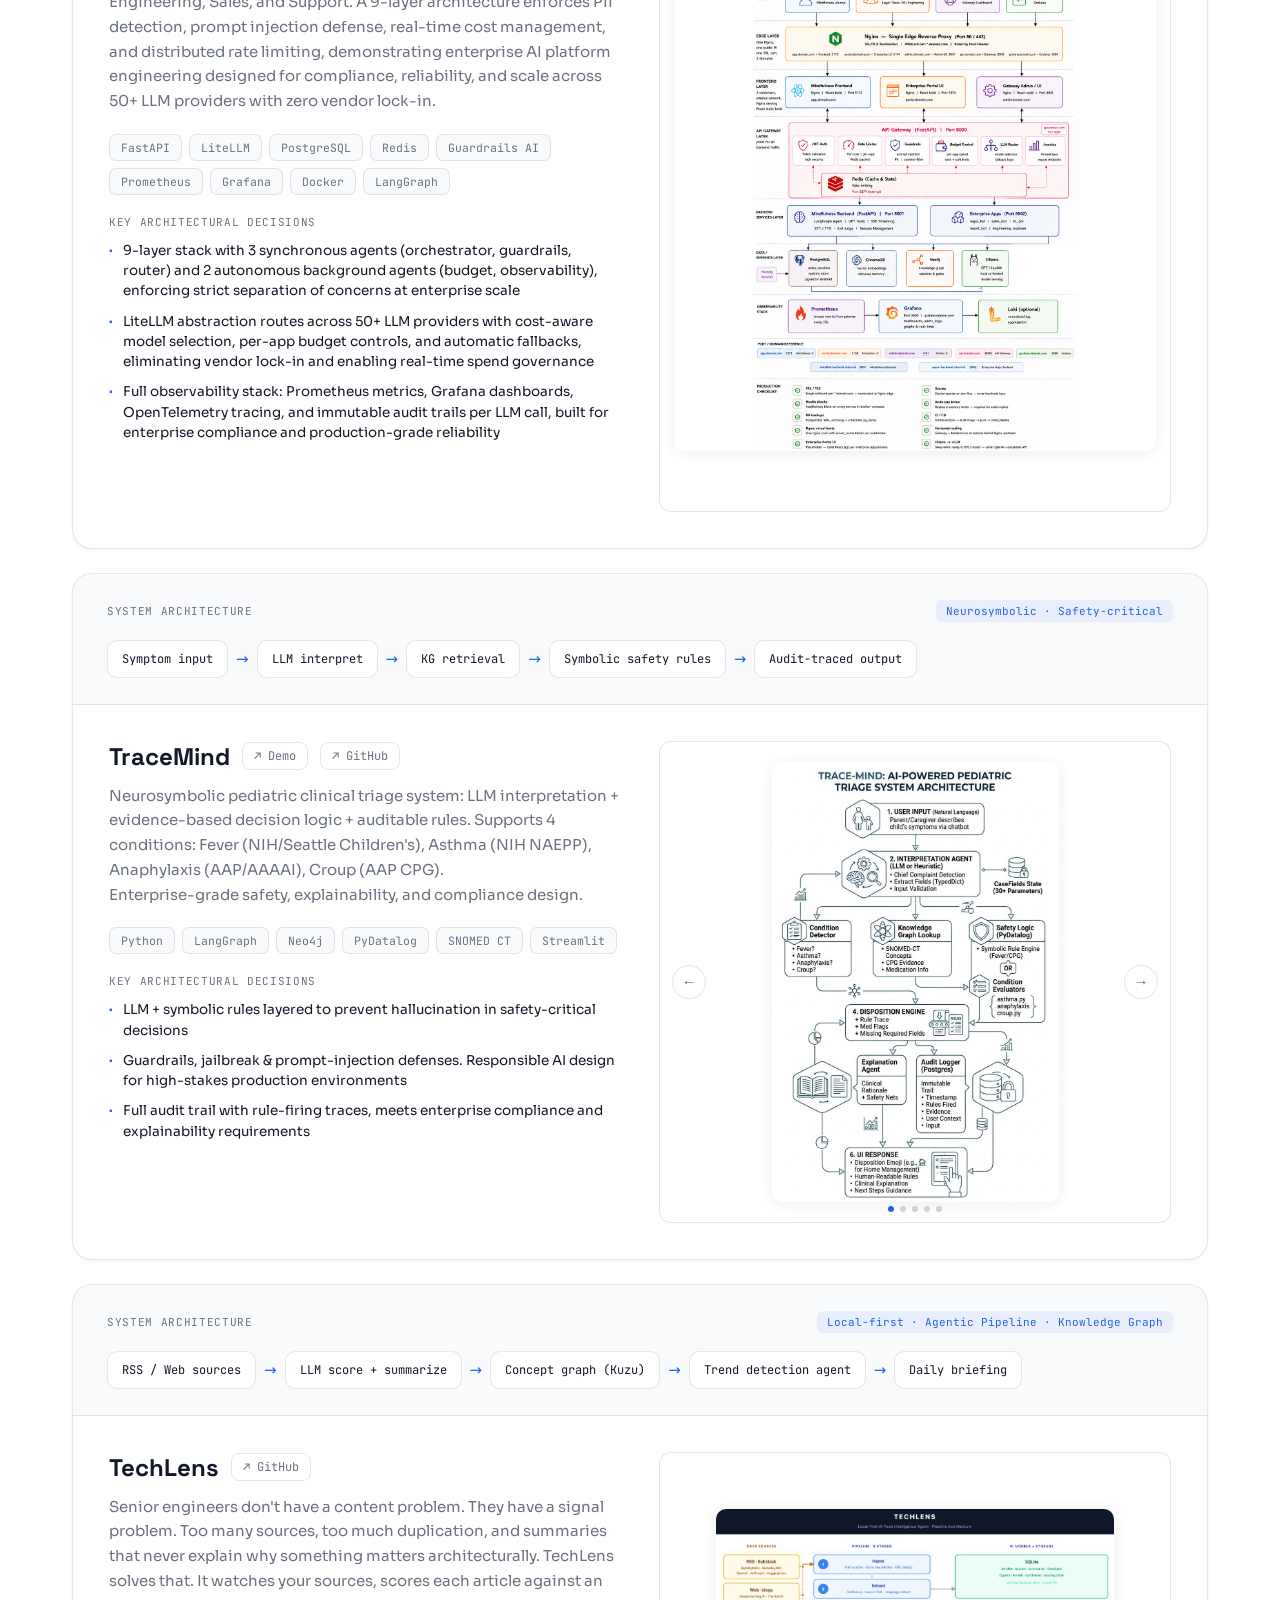
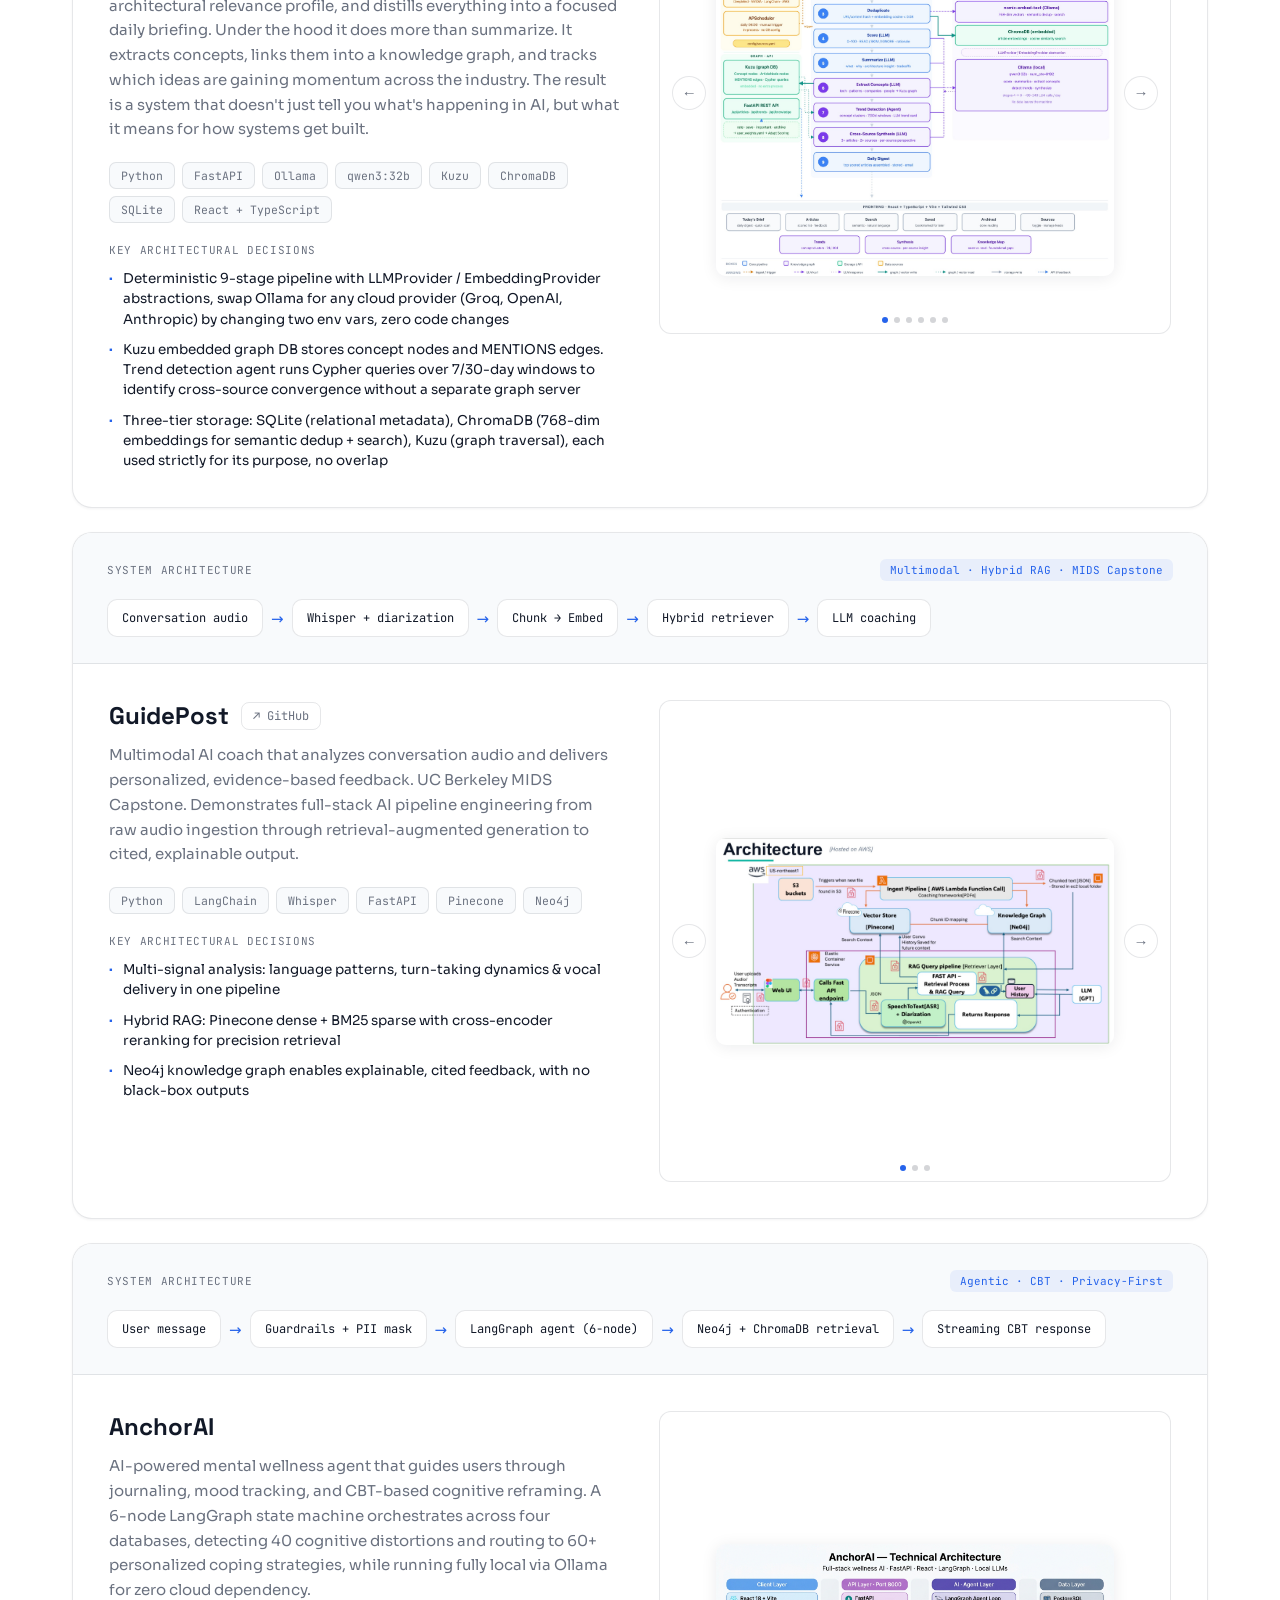
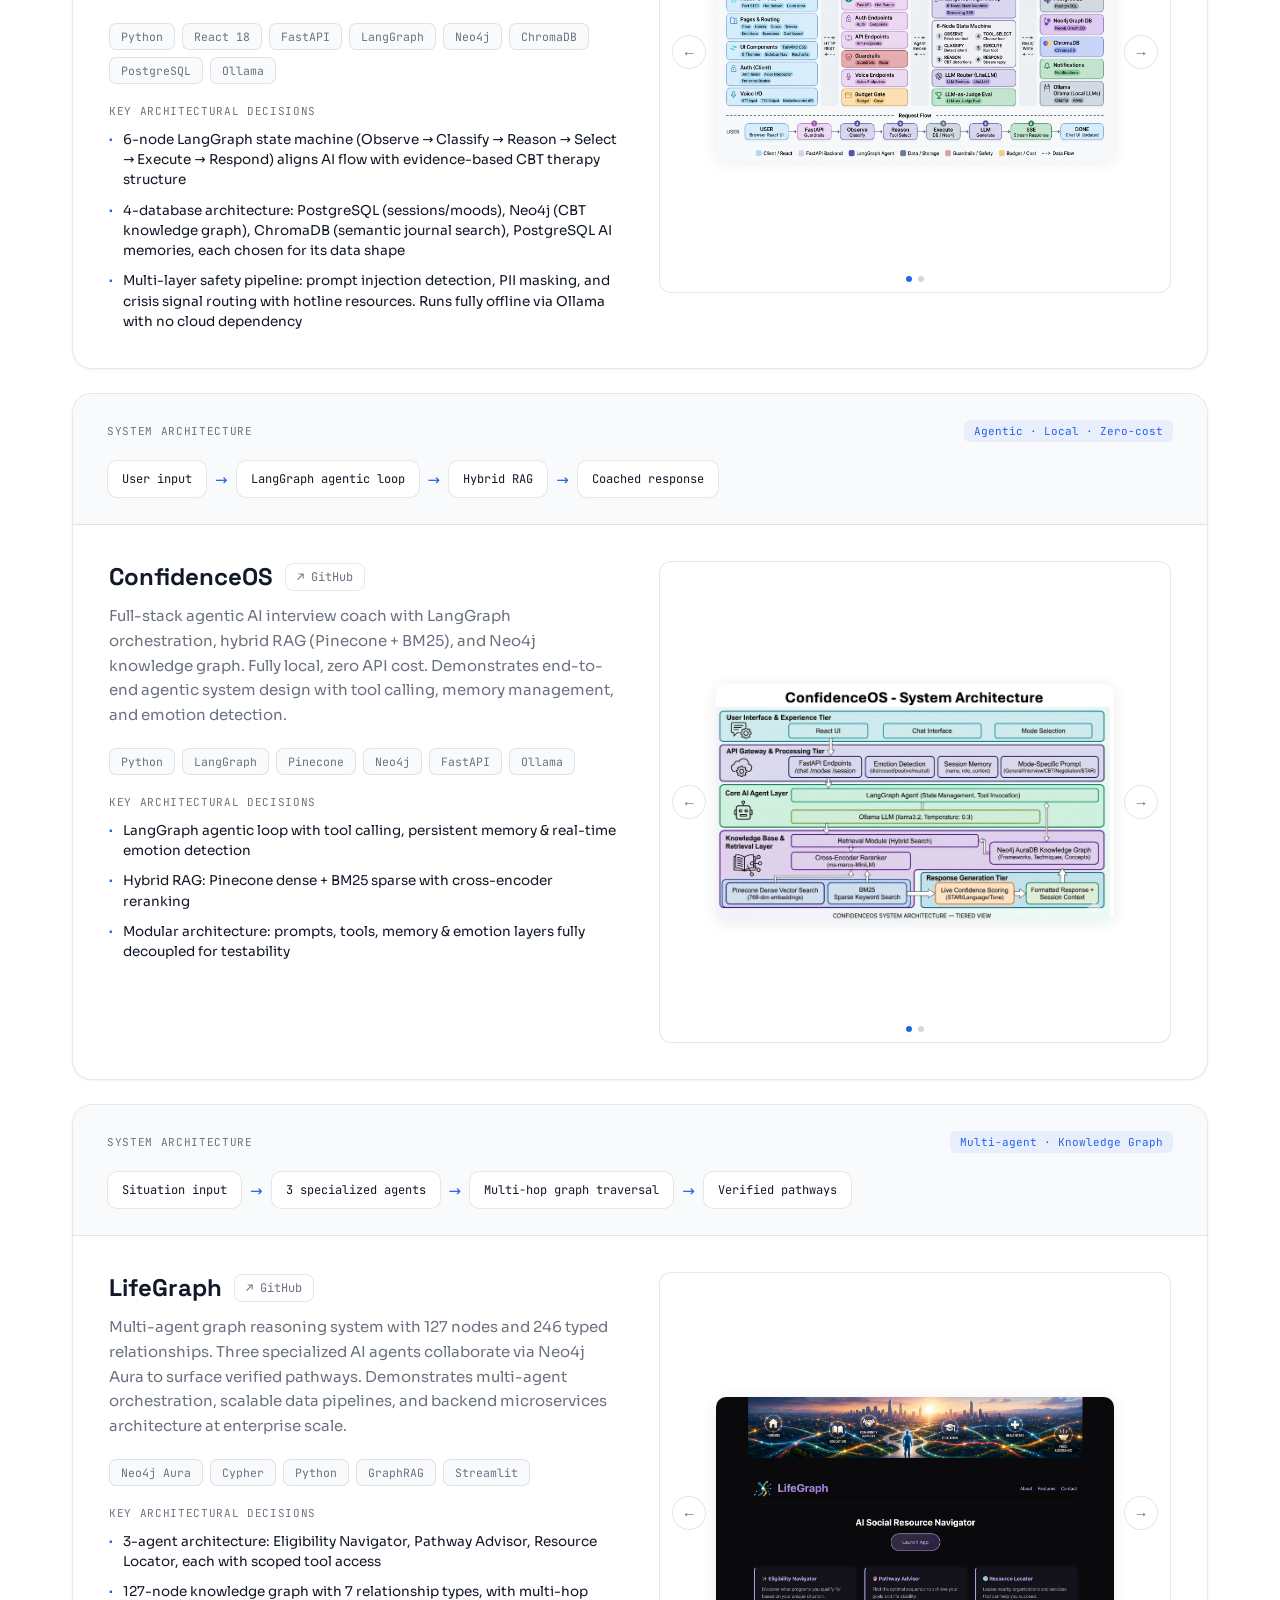
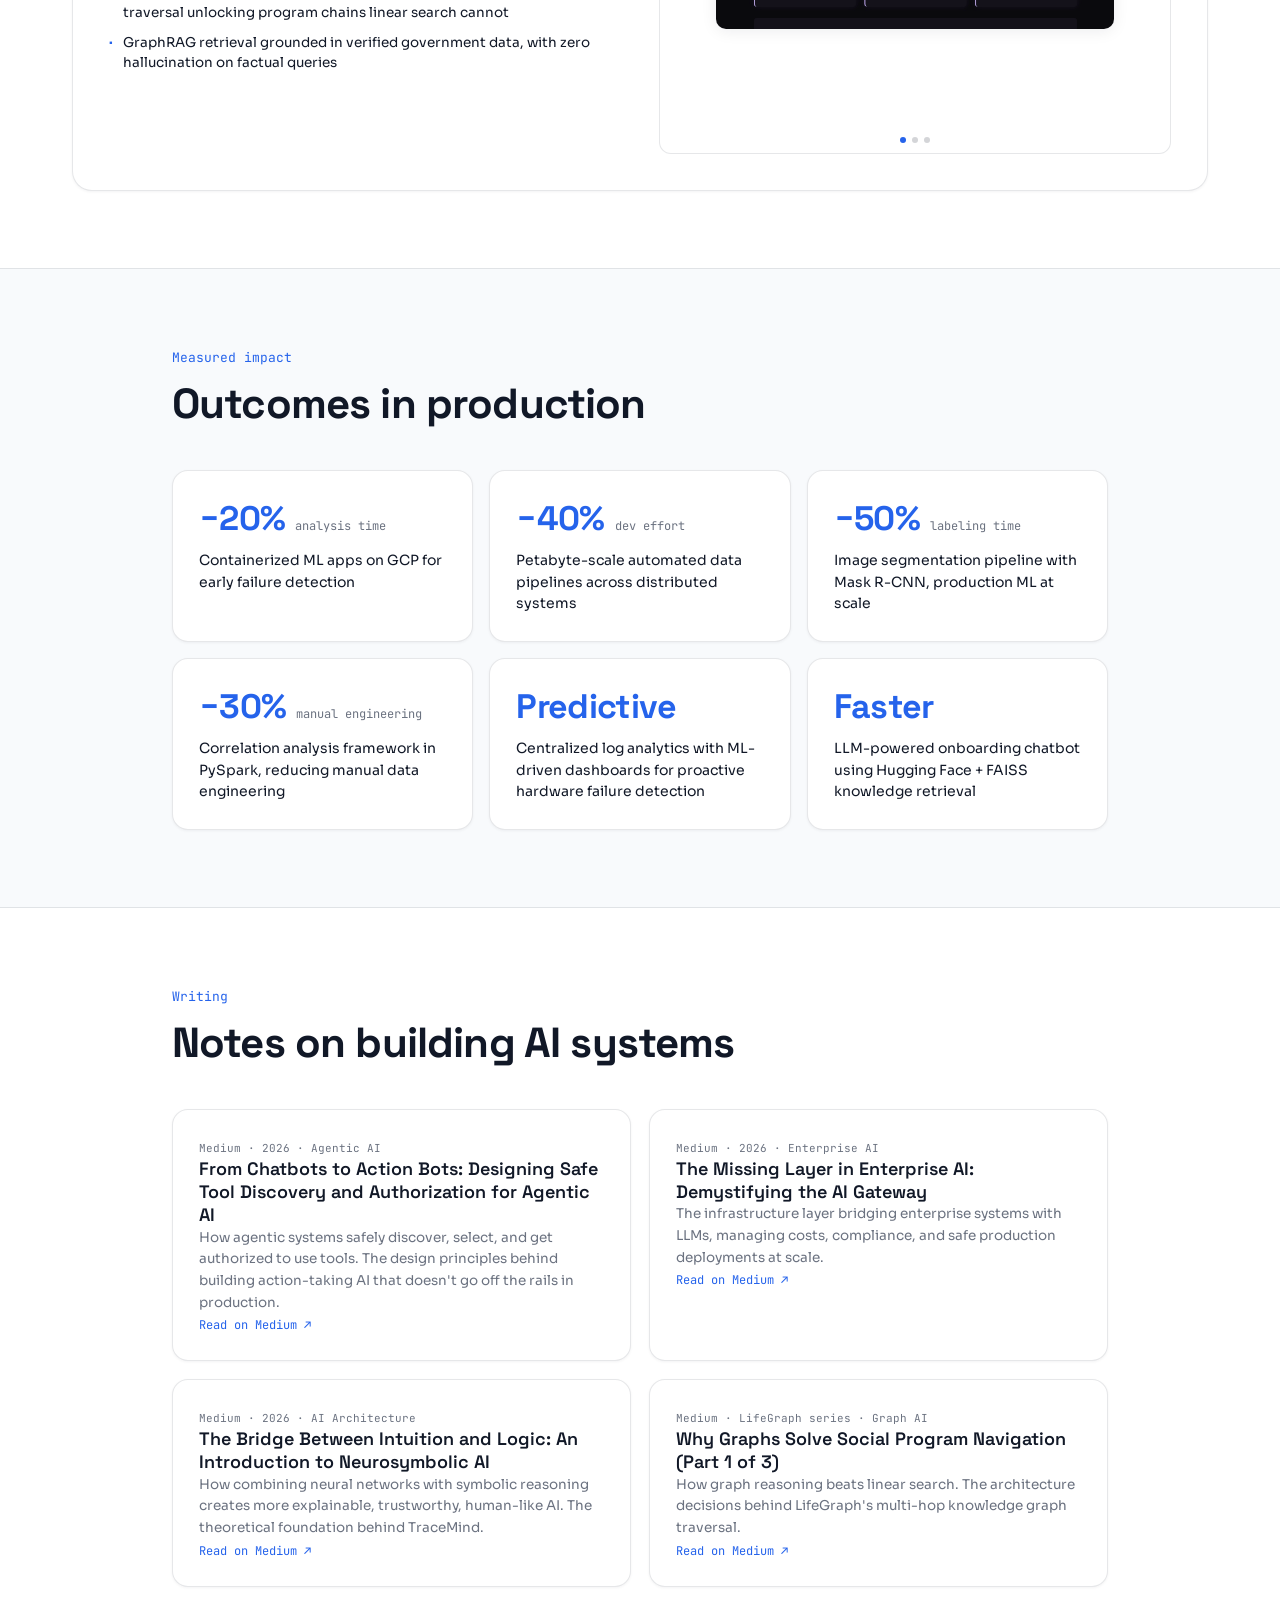
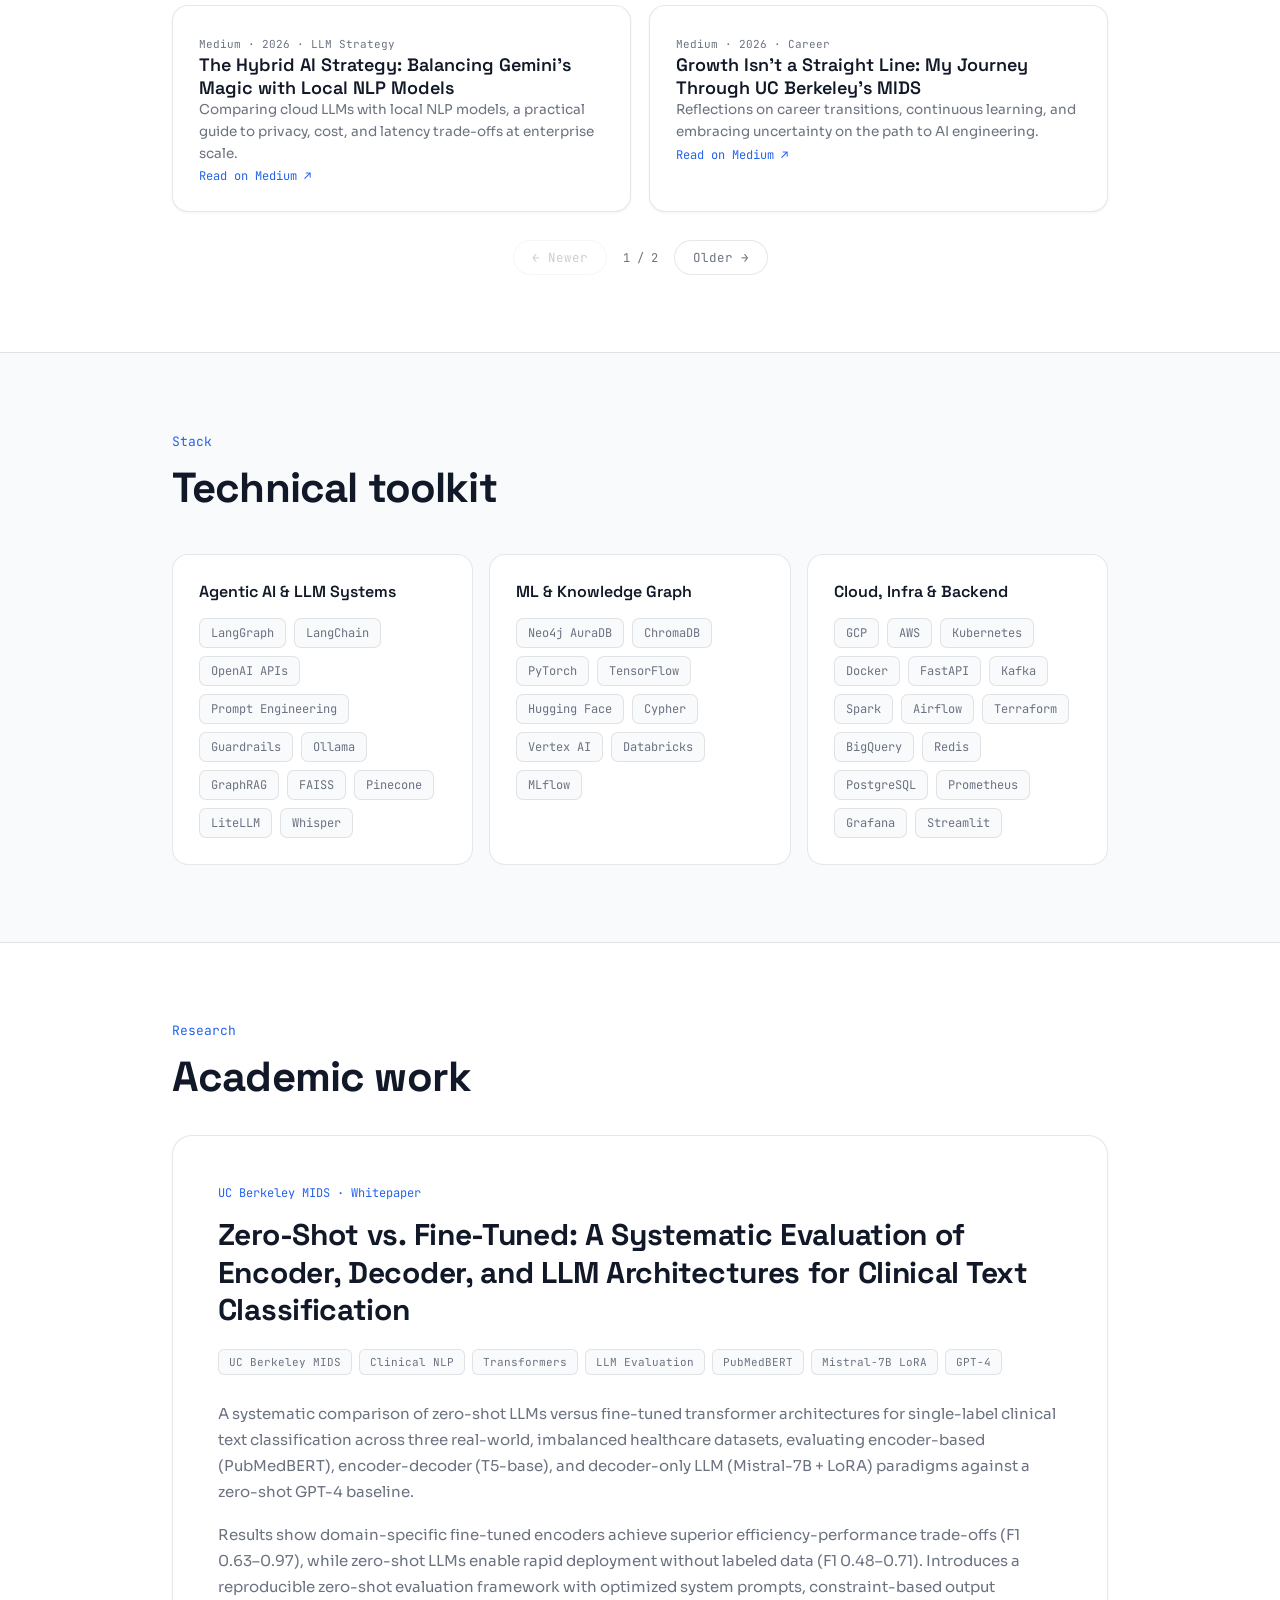
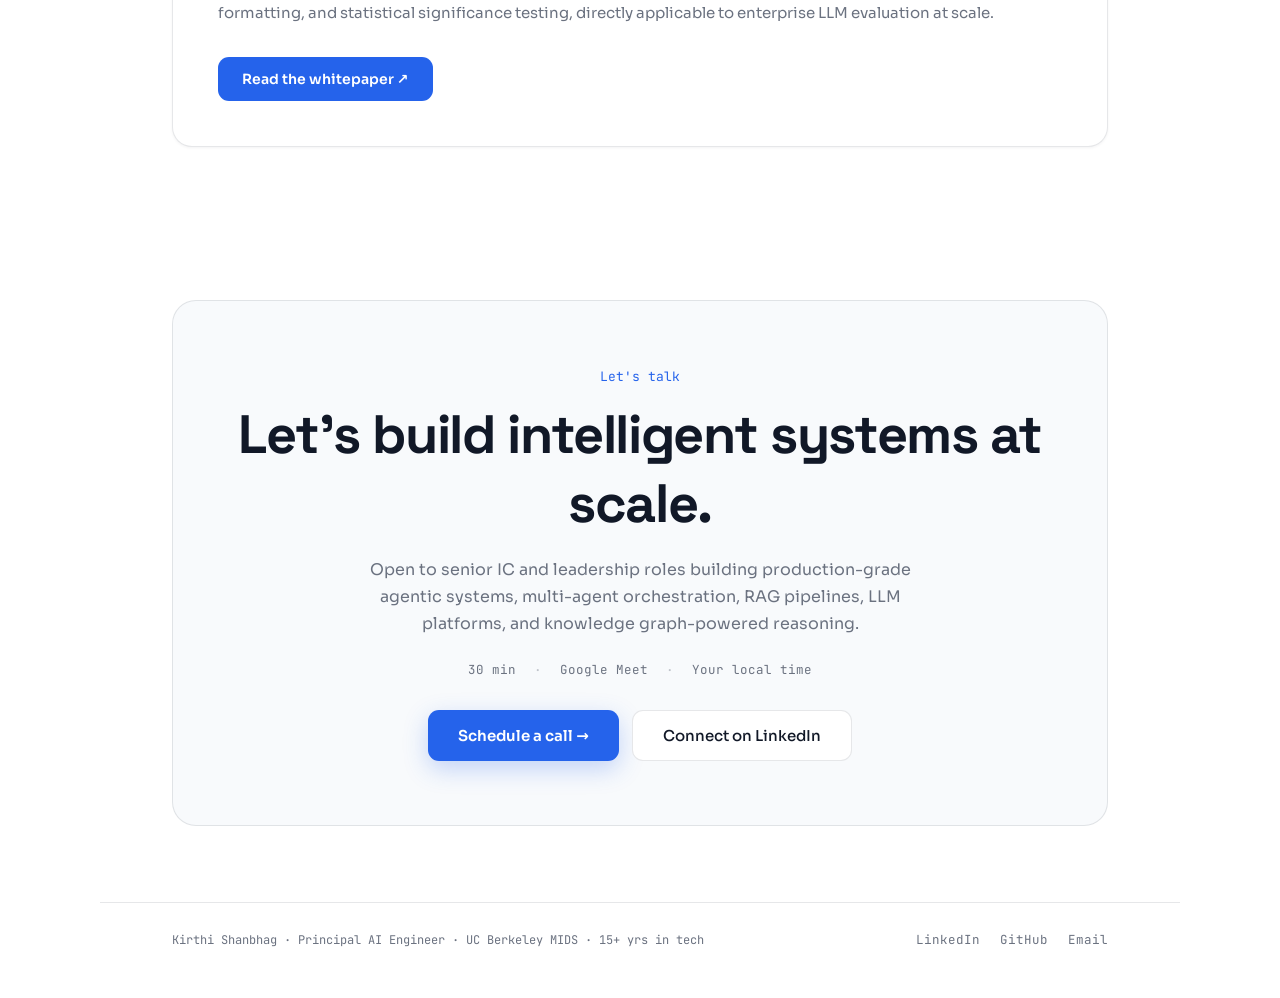
==== commit 9264d0bd: "Updating portfolio page" ====
--- a/index.html
+++ b/index.html
@@ -57,6 +57,7 @@
     <span style="font-family:'Space Grotesk';font-weight:600;letter-spacing:-0.01em;font-size:15px;">Kirthi Shanbhag</span>
   </a>
   <div style="display:flex;align-items:center;gap:clamp(12px,1.8vw,28px);font-size:14px;">
+    <a href="#home" style="color:var(--sub,#6b7280);" onmouseover="this.style.color='var(--ink,#111827)'" onmouseout="this.style.color='var(--sub,#6b7280)'">Home</a>
     <a href="#work" style="color:var(--sub,#6b7280);" onmouseover="this.style.color='var(--ink,#111827)'" onmouseout="this.style.color='var(--sub,#6b7280)'">Work</a>
     <a href="#impact" style="color:var(--sub,#6b7280);" onmouseover="this.style.color='var(--ink,#111827)'" onmouseout="this.style.color='var(--sub,#6b7280)'">Impact</a>
     <a href="#writing" style="color:var(--sub,#6b7280);" onmouseover="this.style.color='var(--ink,#111827)'" onmouseout="this.style.color='var(--sub,#6b7280)'">Writing</a>
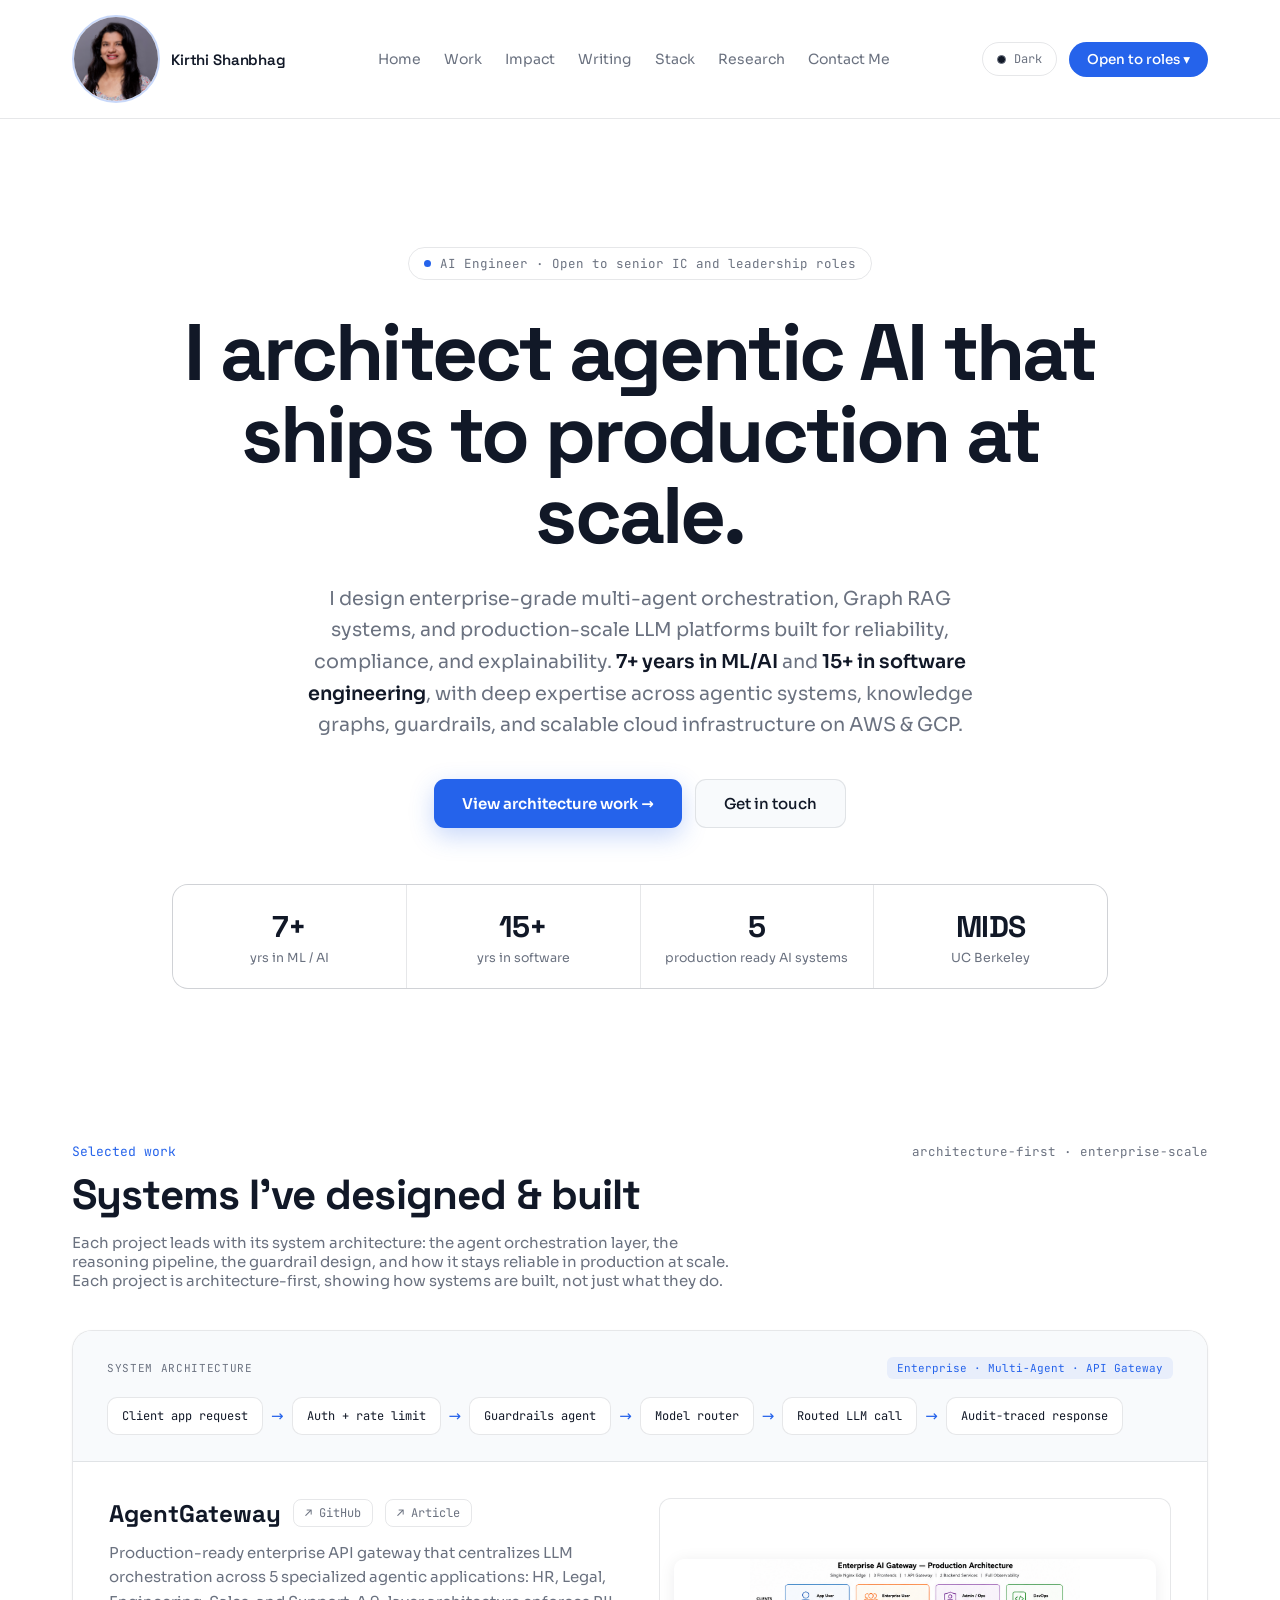
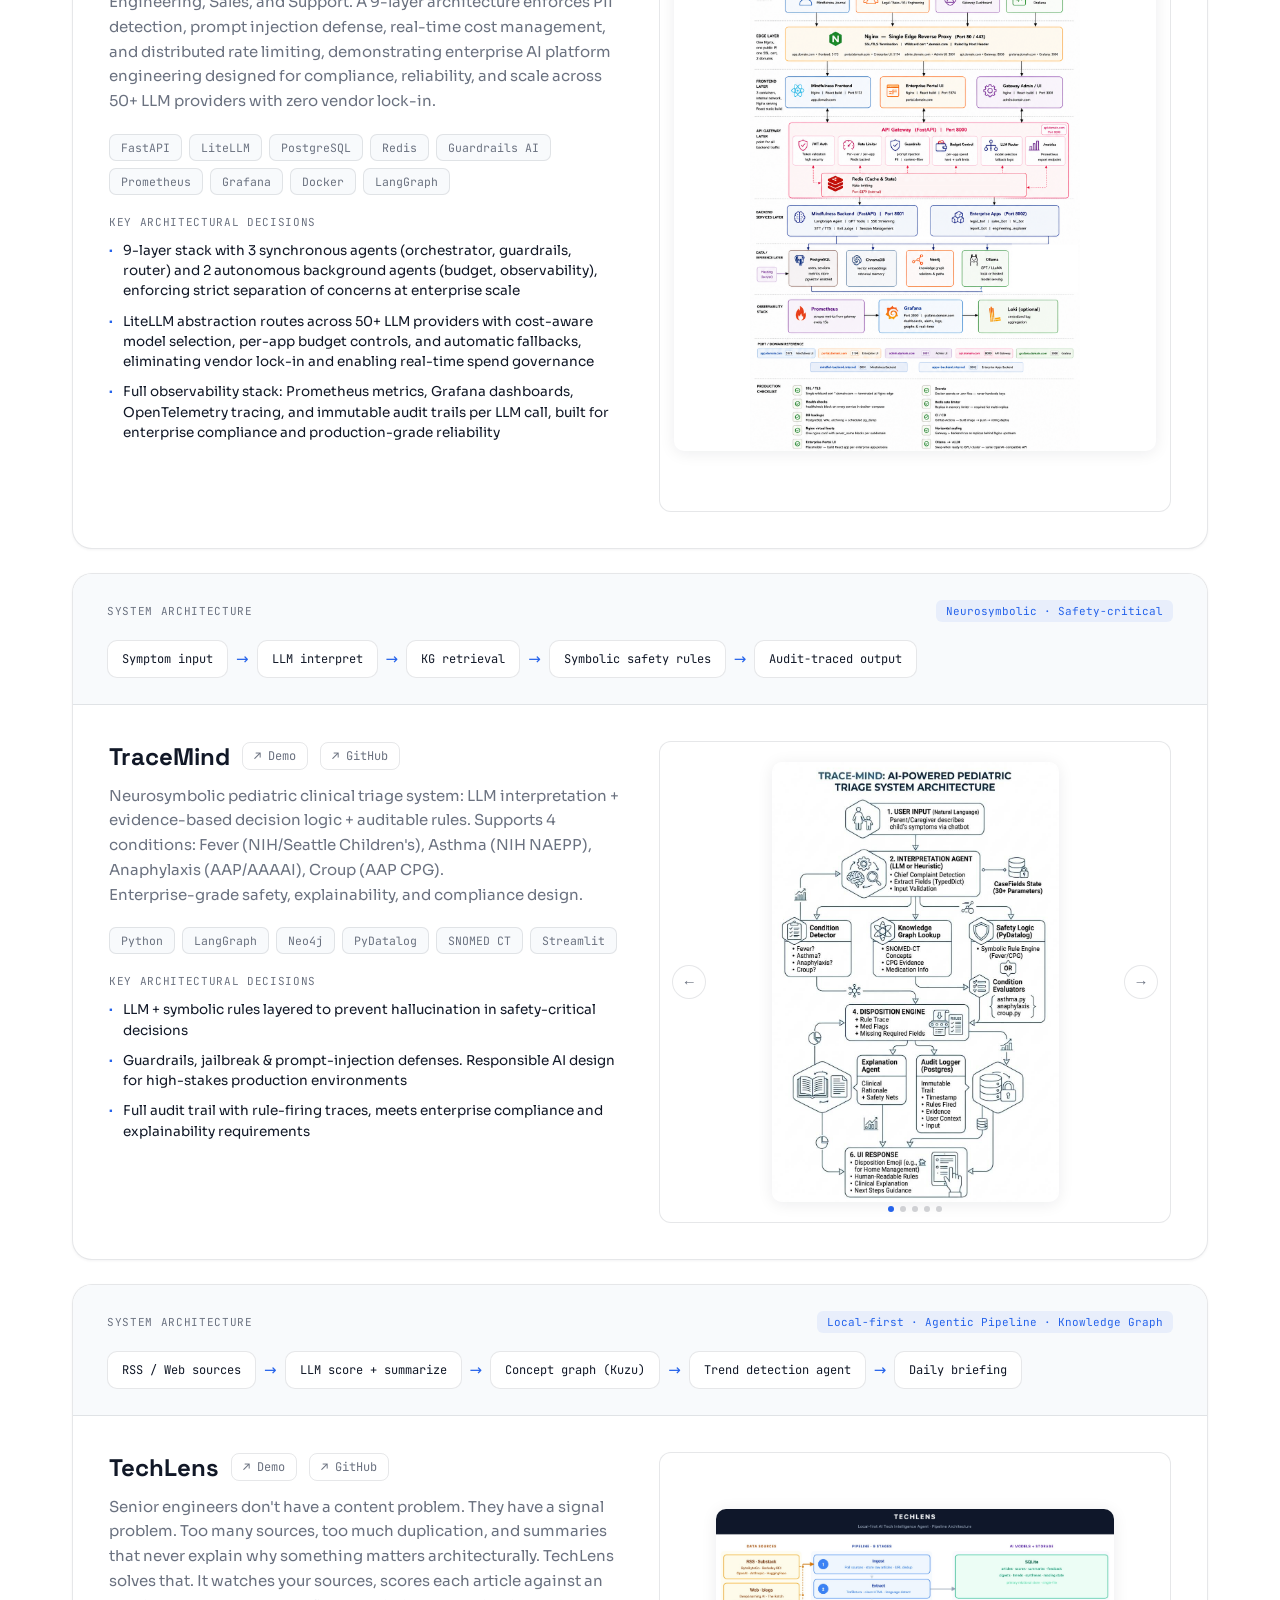
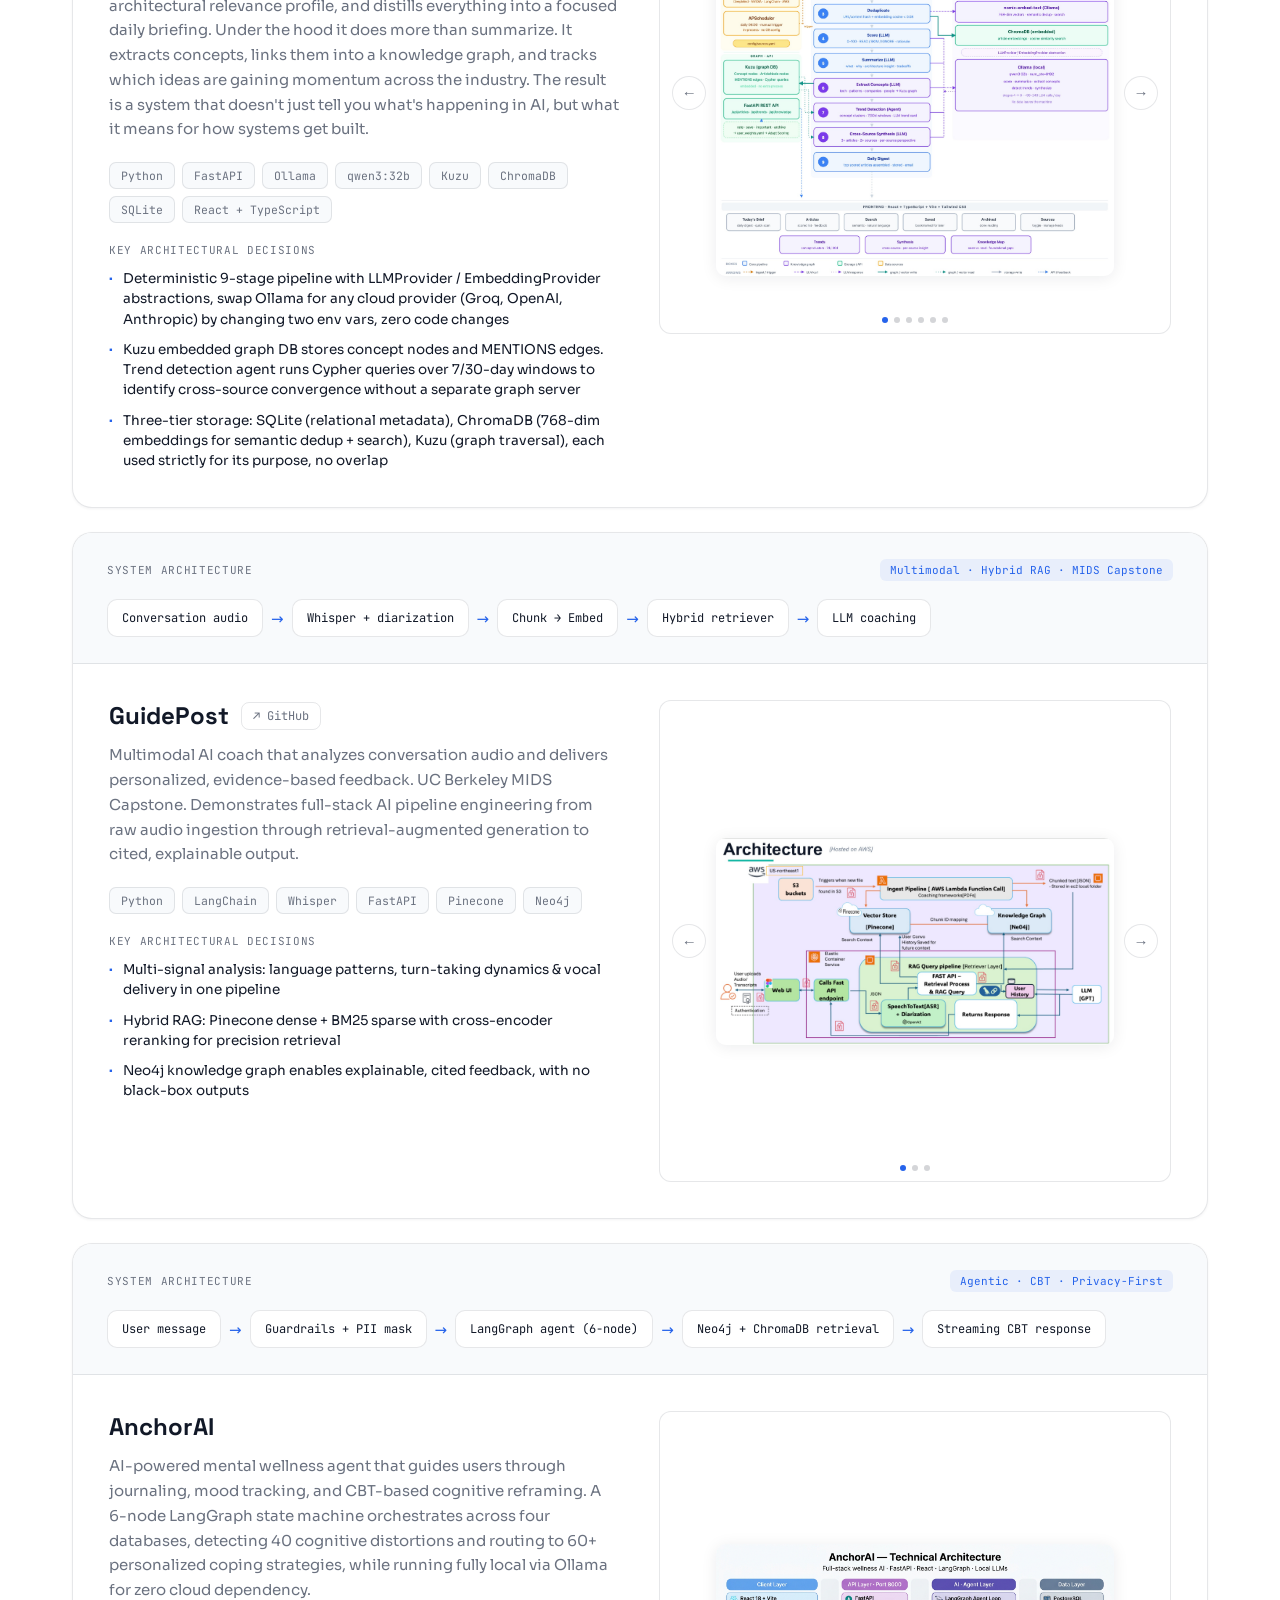
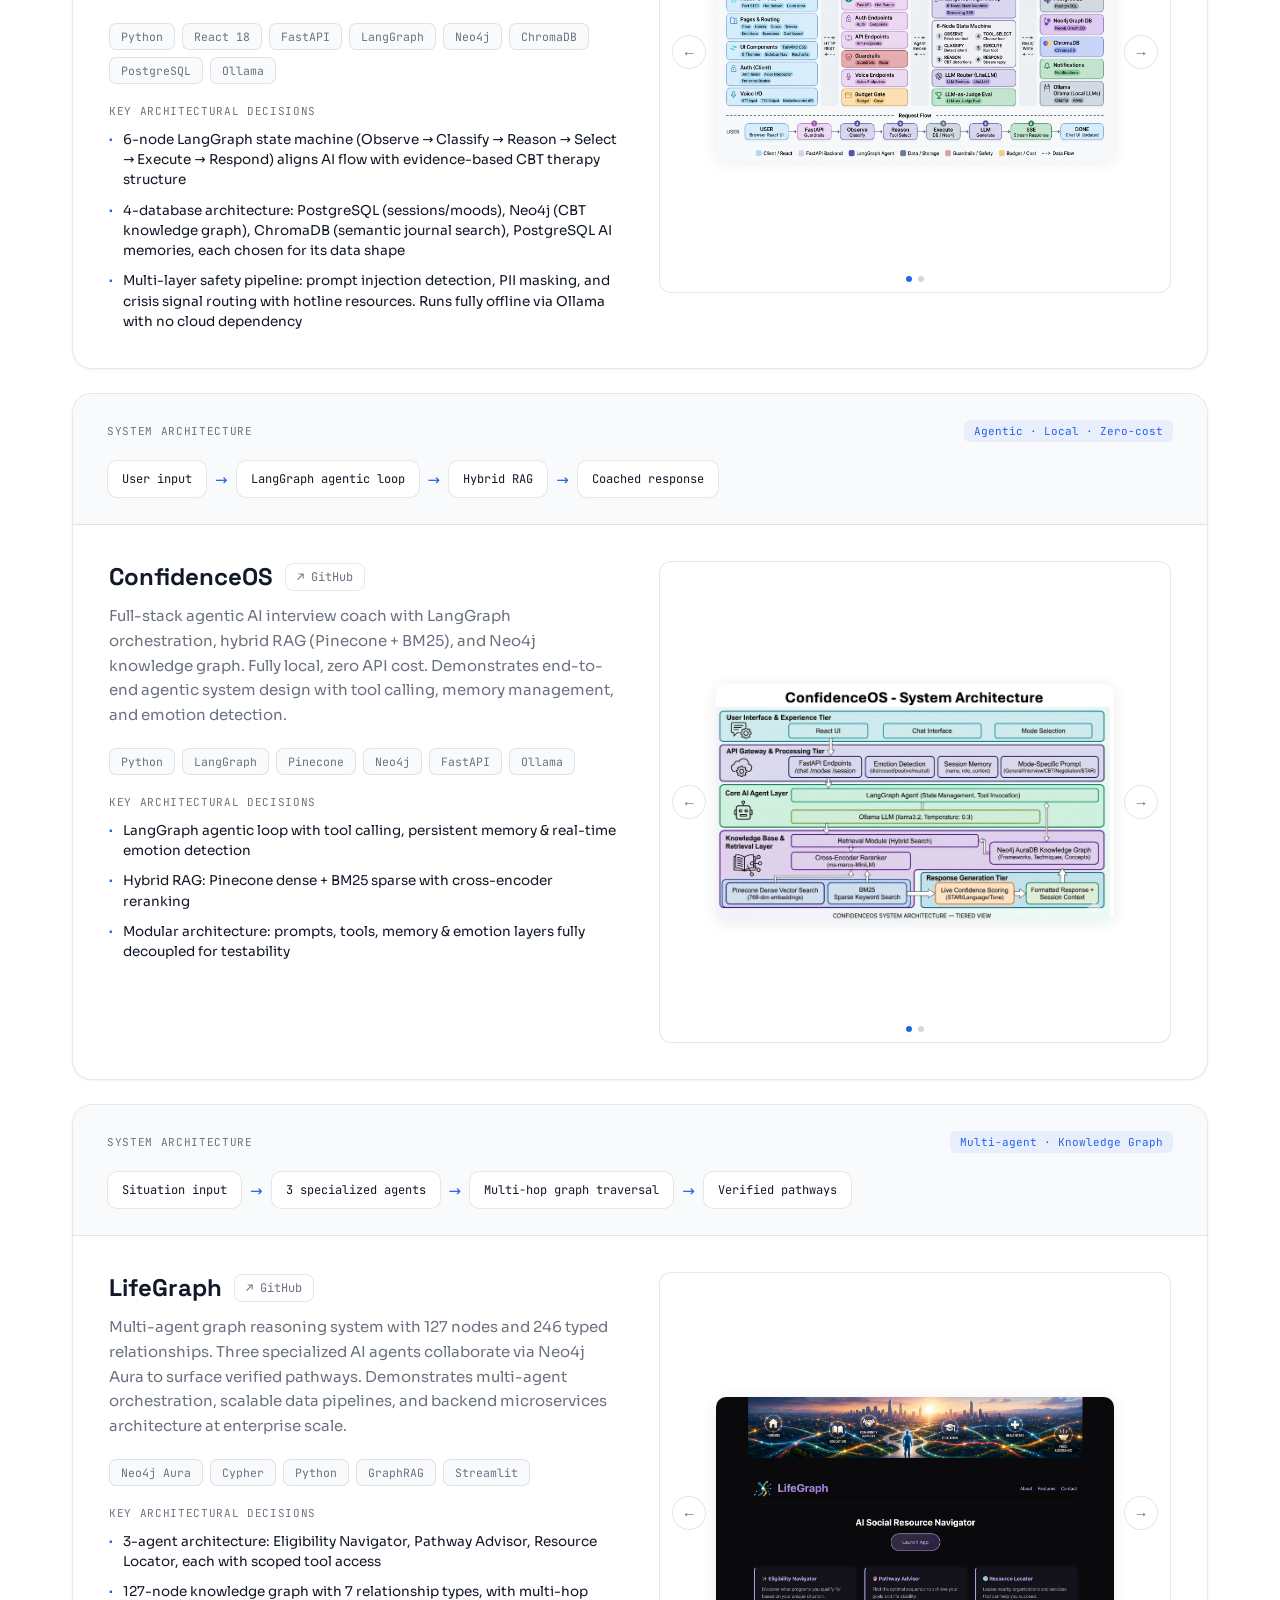
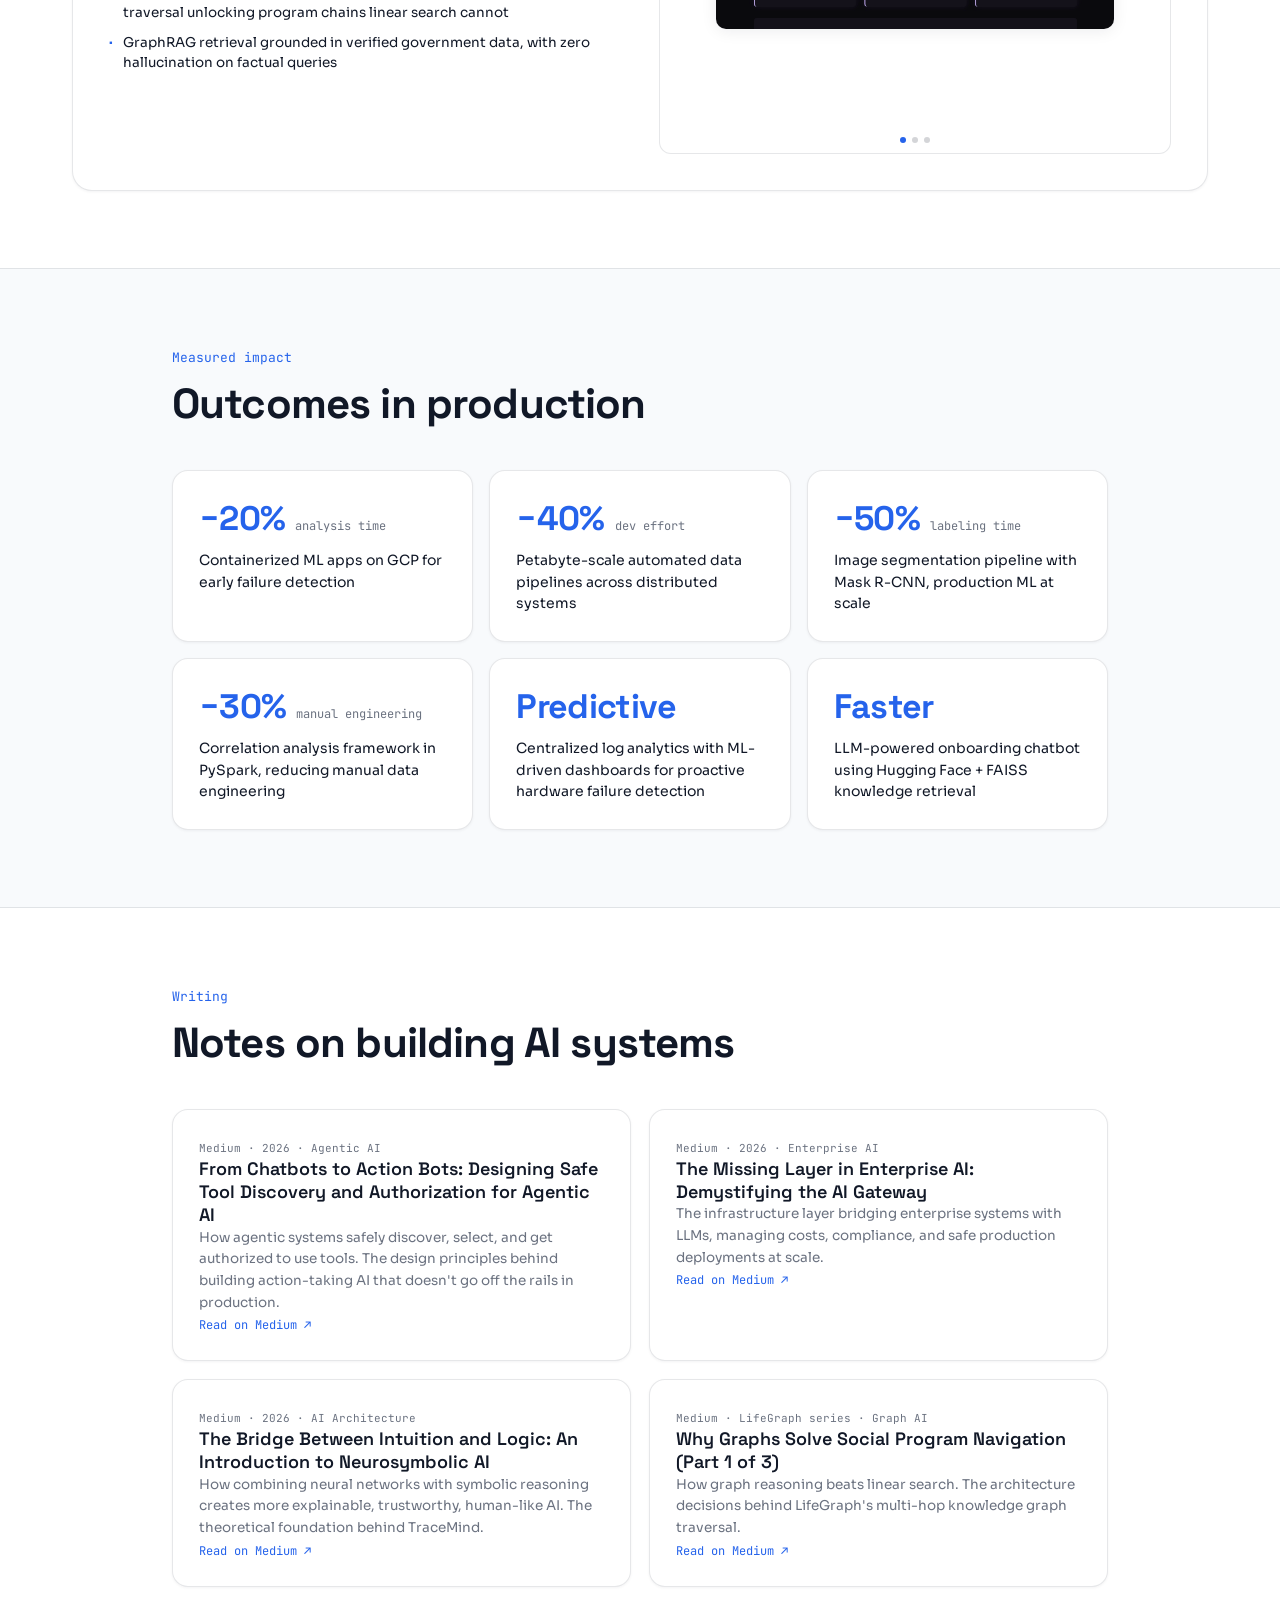
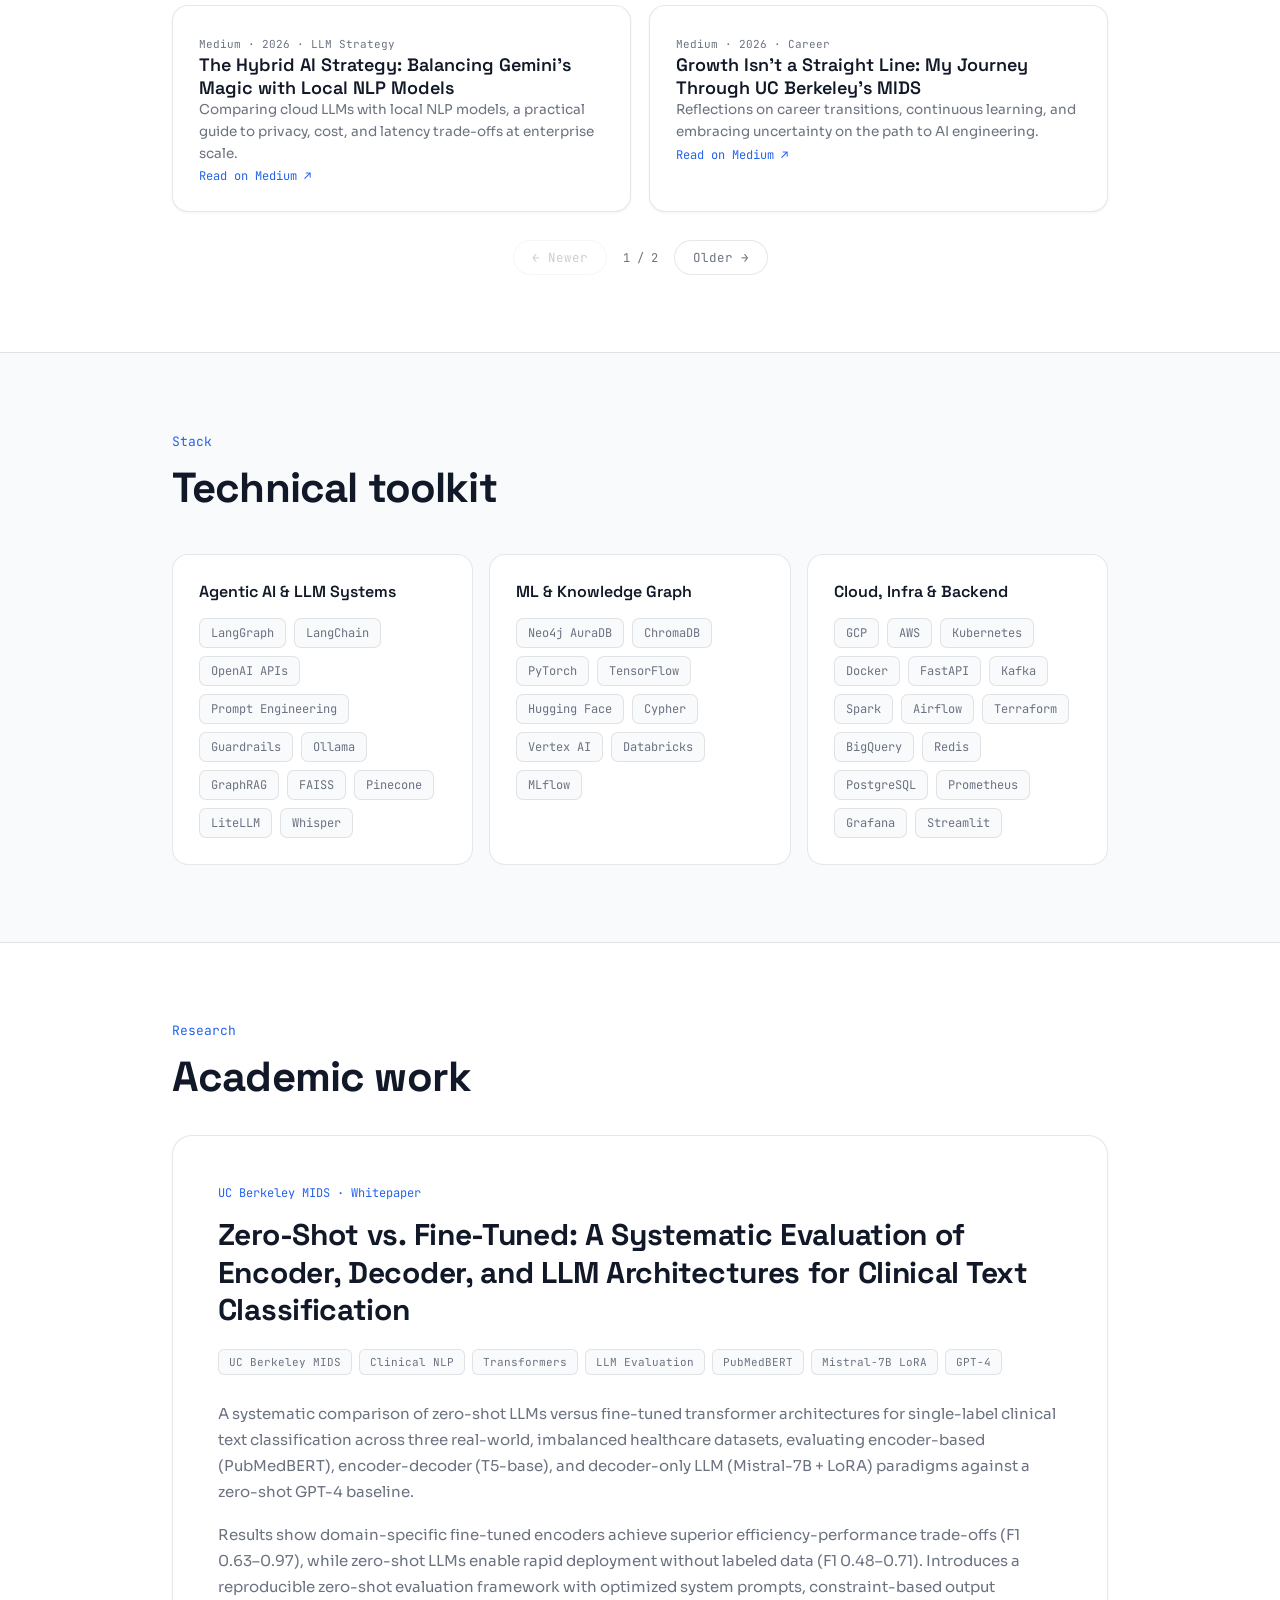
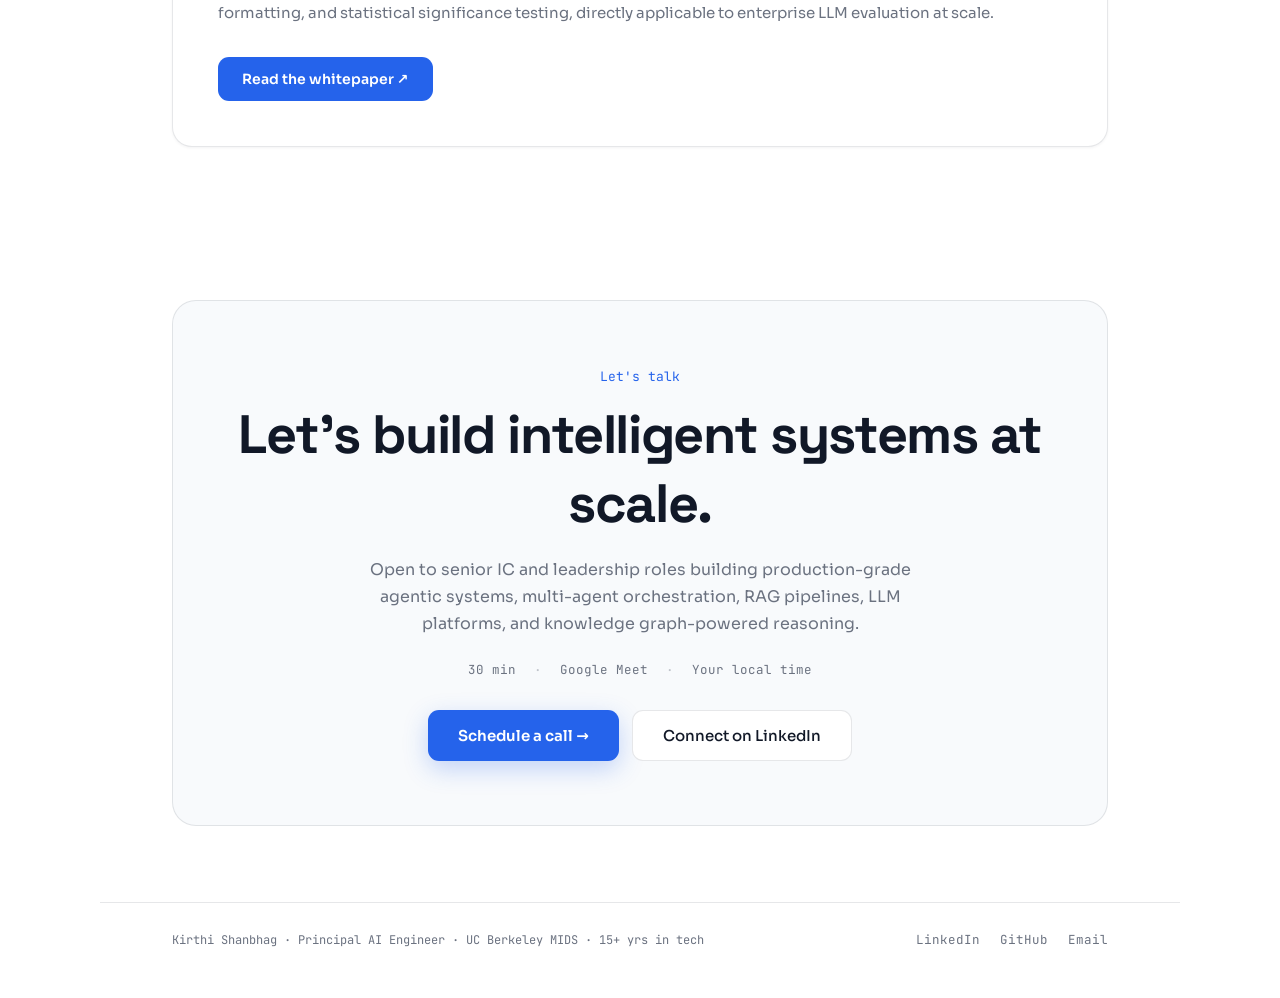
==== commit 56a1cac7: "Updating techlens demo link" ====
--- a/index.html
+++ b/index.html
@@ -246,6 +246,7 @@
         <div>
           <div style="display:flex;align-items:center;gap:12px;margin-bottom:12px;">
             <h3 style="font-family:'Space Grotesk';font-weight:700;font-size:24px;margin:0;color:var(--ink,#111827);">TechLens</h3>
+            <a href="http://129.146.58.128:8000/" target="_blank" style="font-family:'JetBrains Mono',monospace;font-size:12px;padding:5px 11px;border-radius:8px;border:1px solid var(--line,rgba(17,24,39,.14));color:var(--sub,#6b7280);">↗ Demo</a>
             <a href="https://github.com/kirthistaank/TechLens" target="_blank" style="font-family:'JetBrains Mono',monospace;font-size:12px;padding:5px 11px;border-radius:8px;border:1px solid var(--line,rgba(17,24,39,.14));color:var(--sub,#6b7280);">↗ GitHub</a>
           </div>
           <p style="font-size:15px;line-height:1.65;color:var(--sub,#6b7280);margin:0 0 20px;">Senior engineers don't have a content problem. They have a signal problem. Too many sources, too much duplication, and summaries that never explain why something matters architecturally. TechLens solves that. It watches your sources, scores each article against an architectural relevance profile, and distills everything into a focused daily briefing. Under the hood it does more than summarize. It extracts concepts, links them into a knowledge graph, and tracks which ideas are gaining momentum across the industry. The result is a system that doesn't just tell you what's happening in AI, but what it means for how systems get built.</p>
